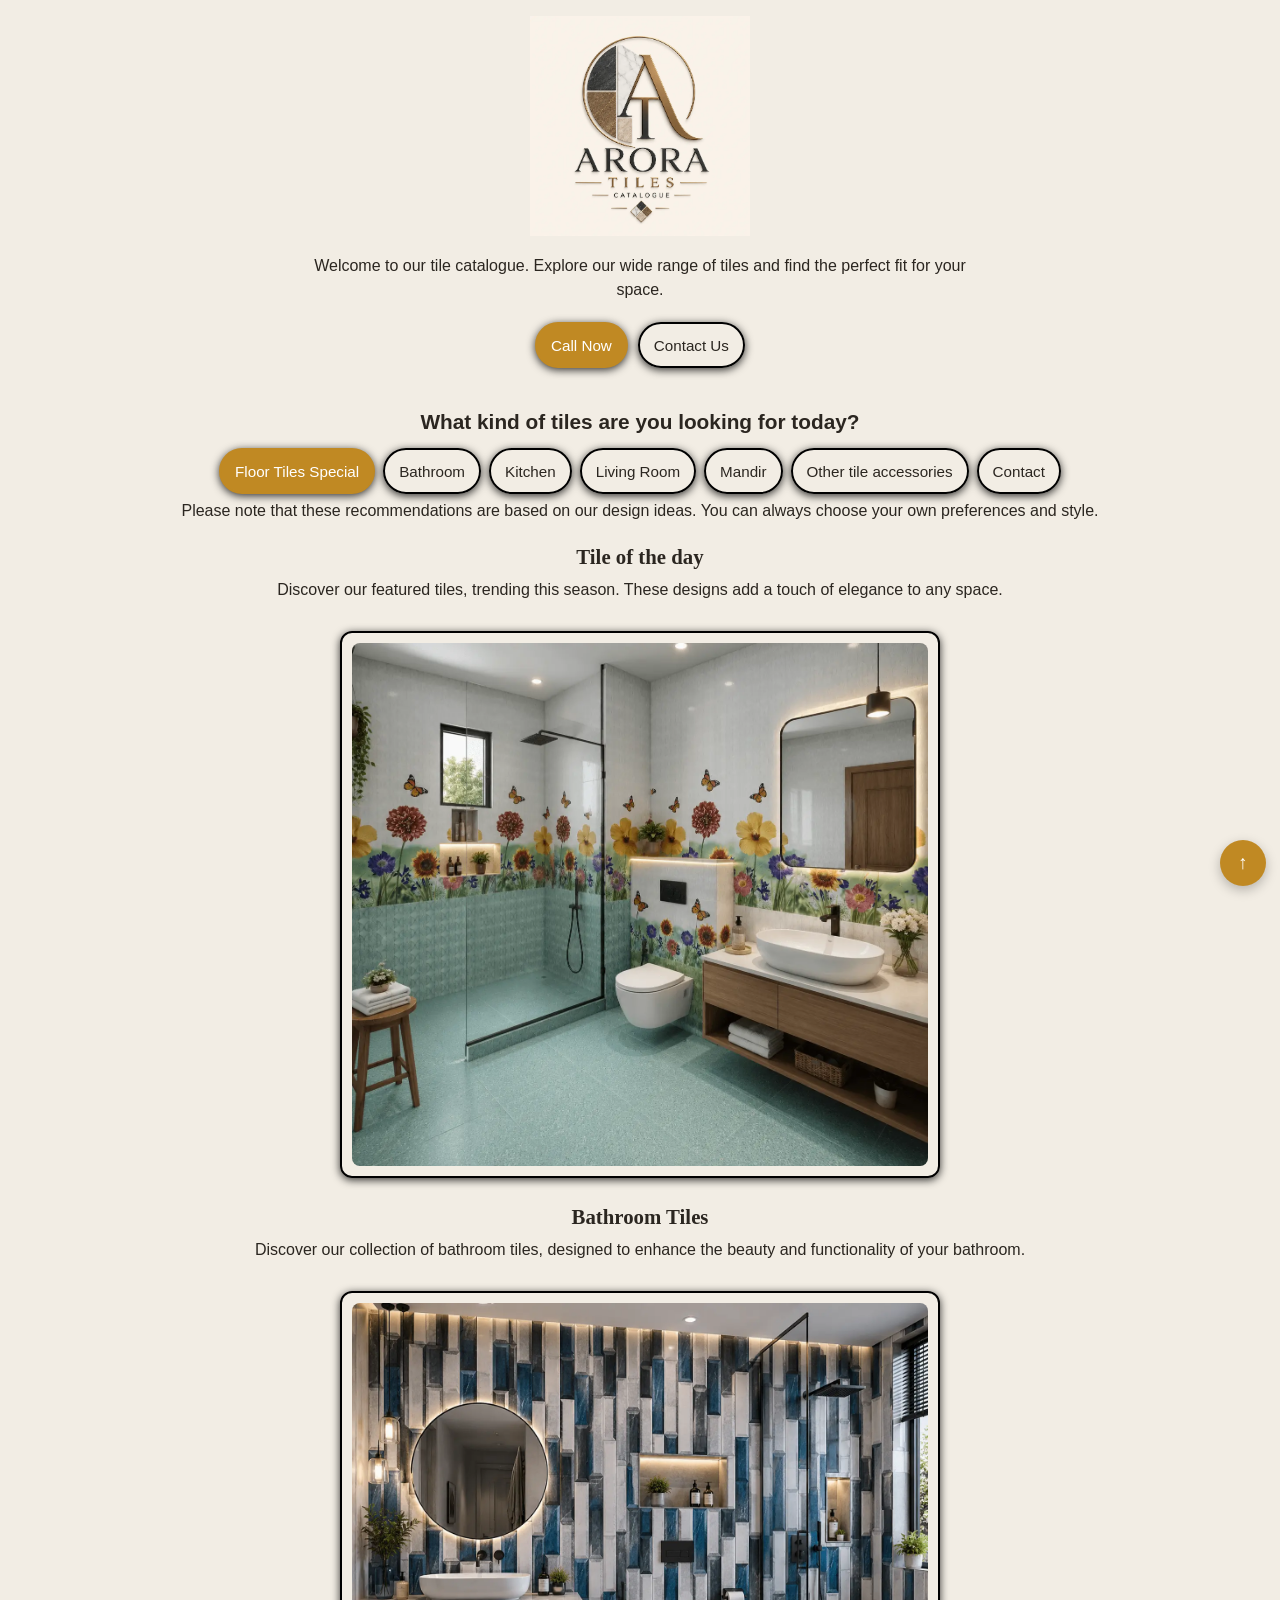
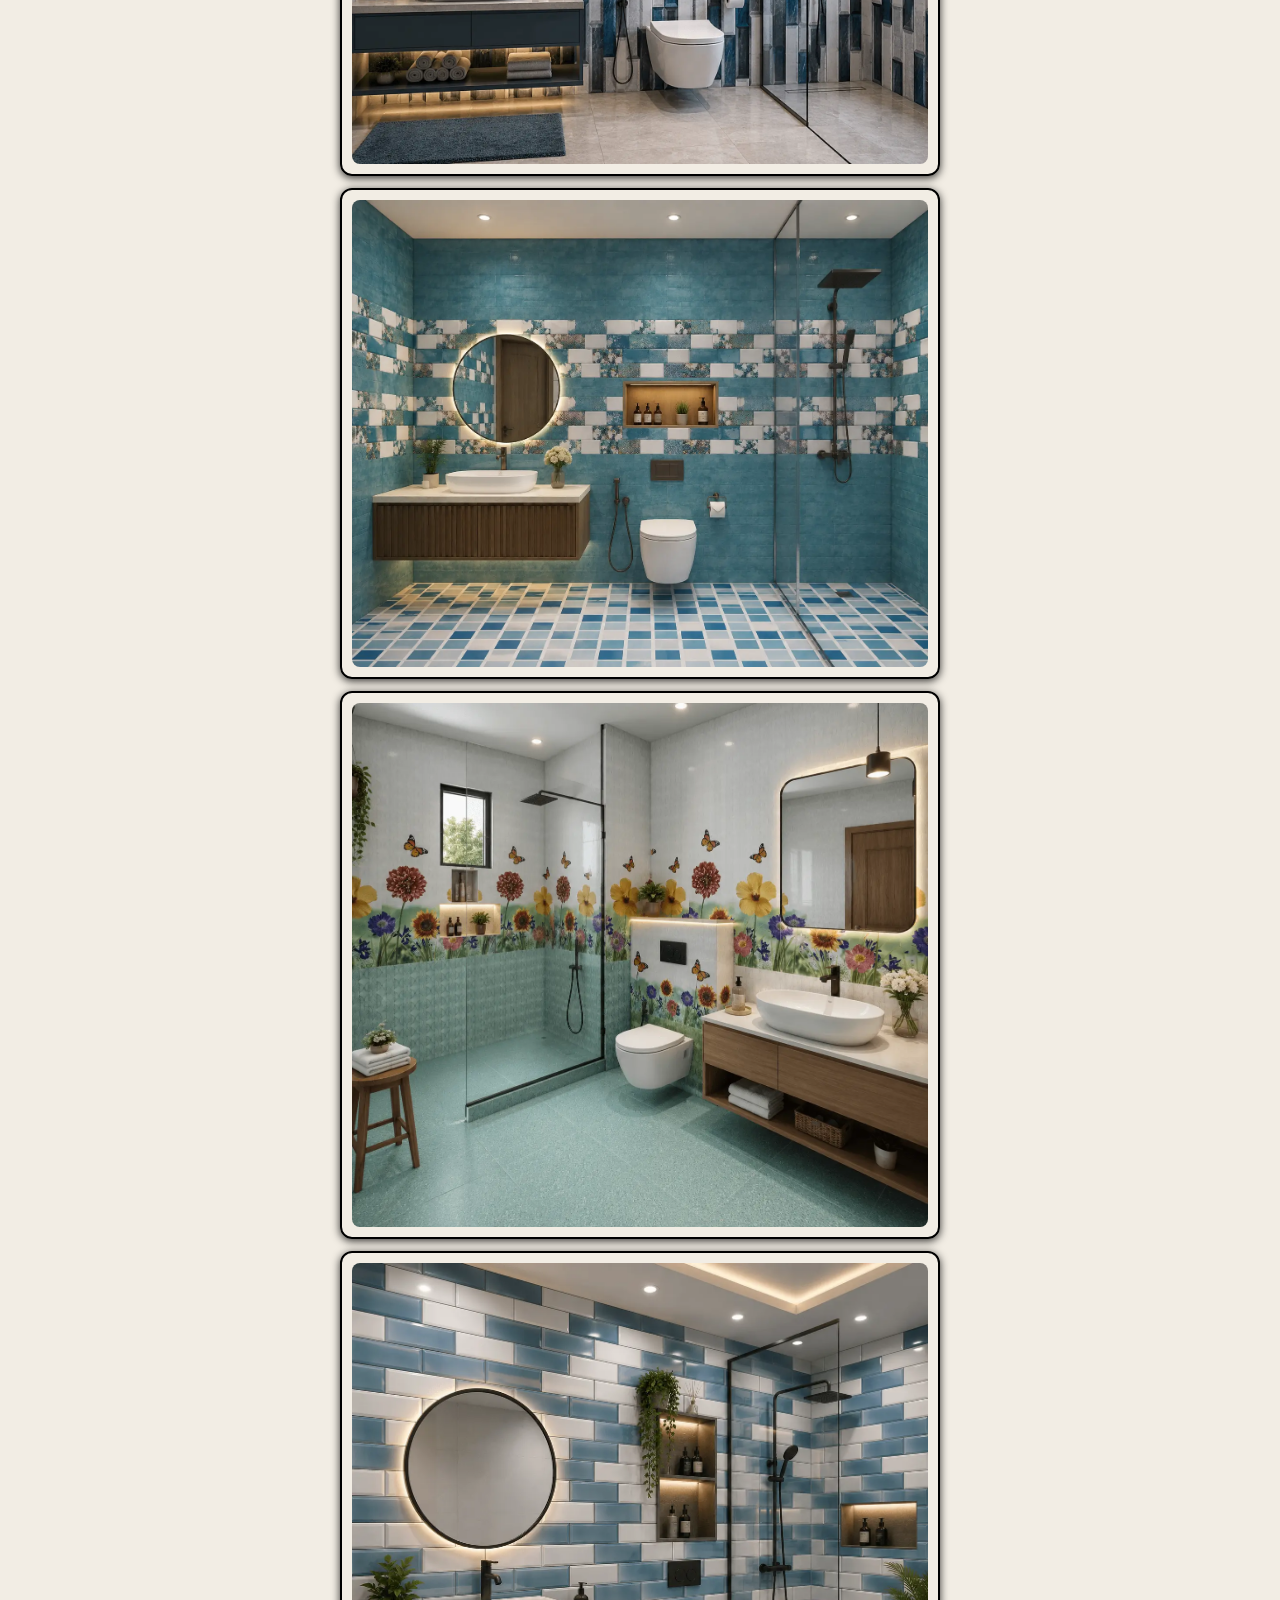
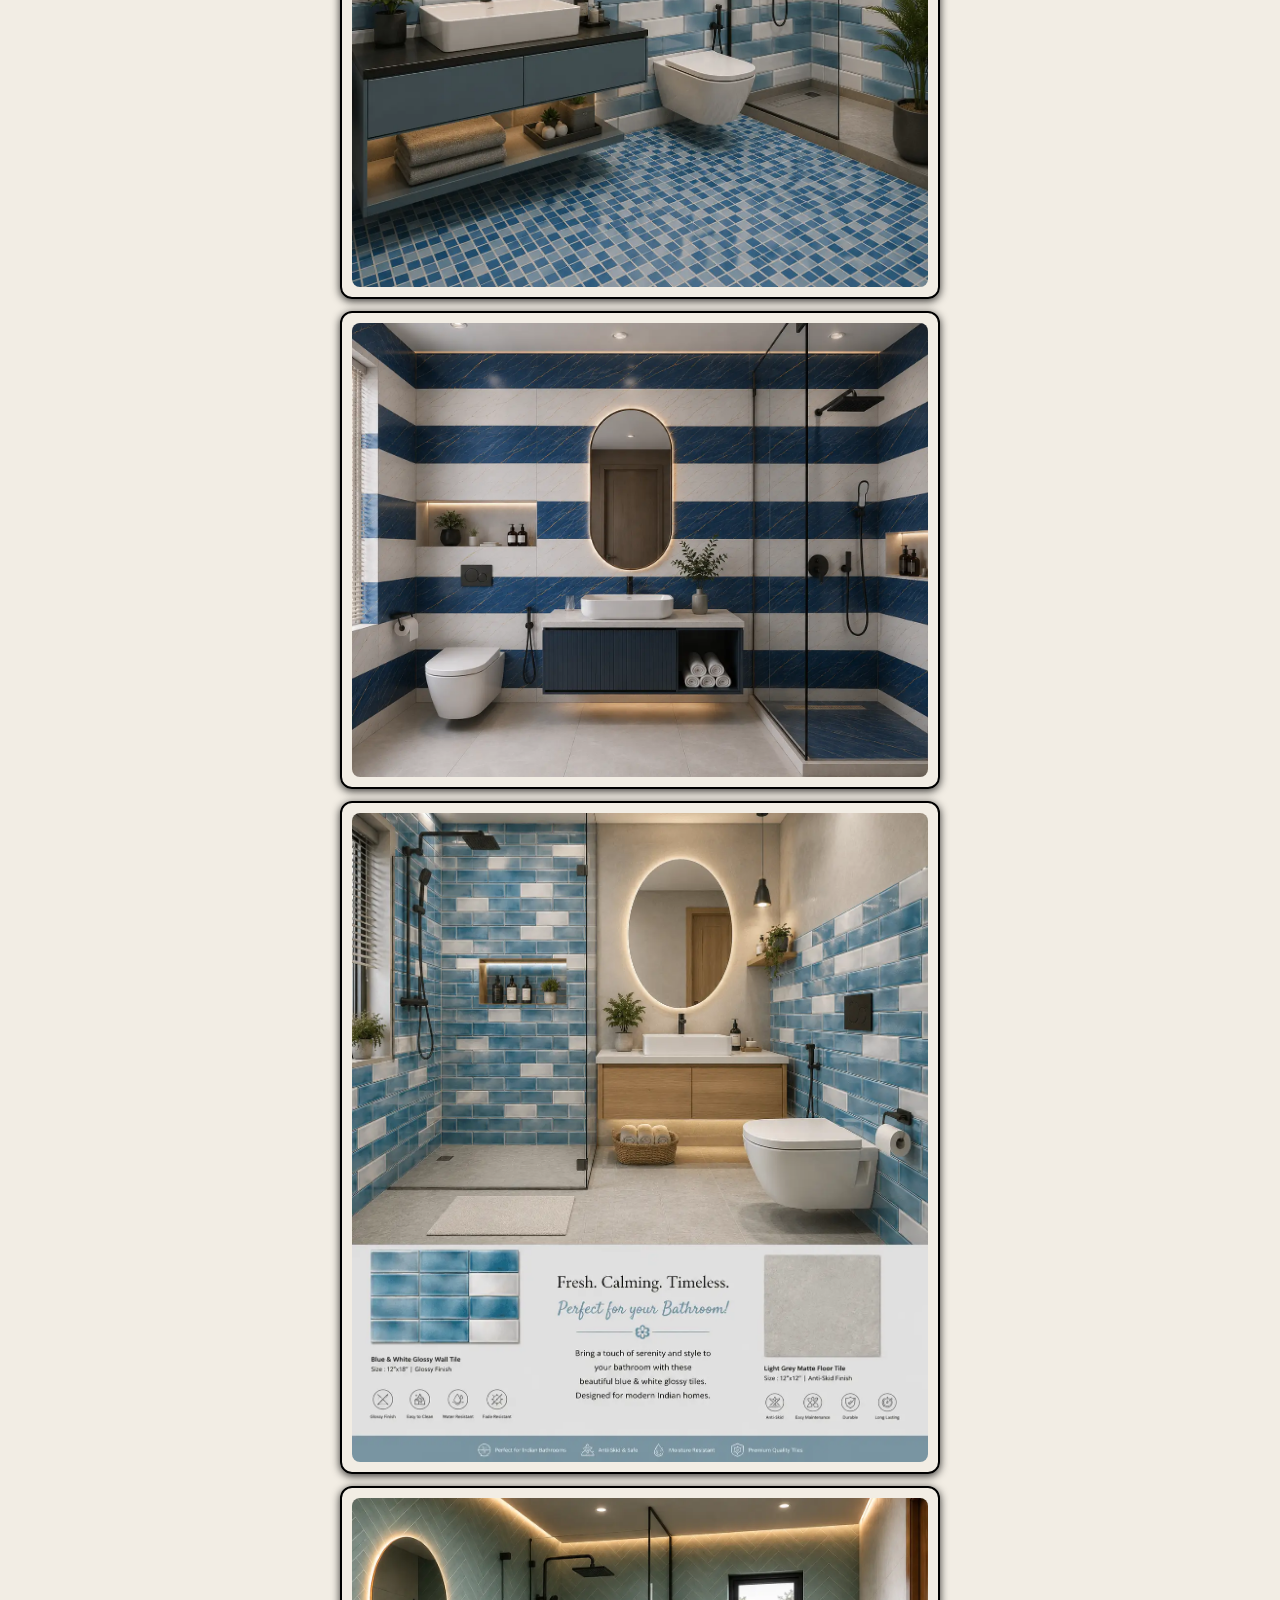
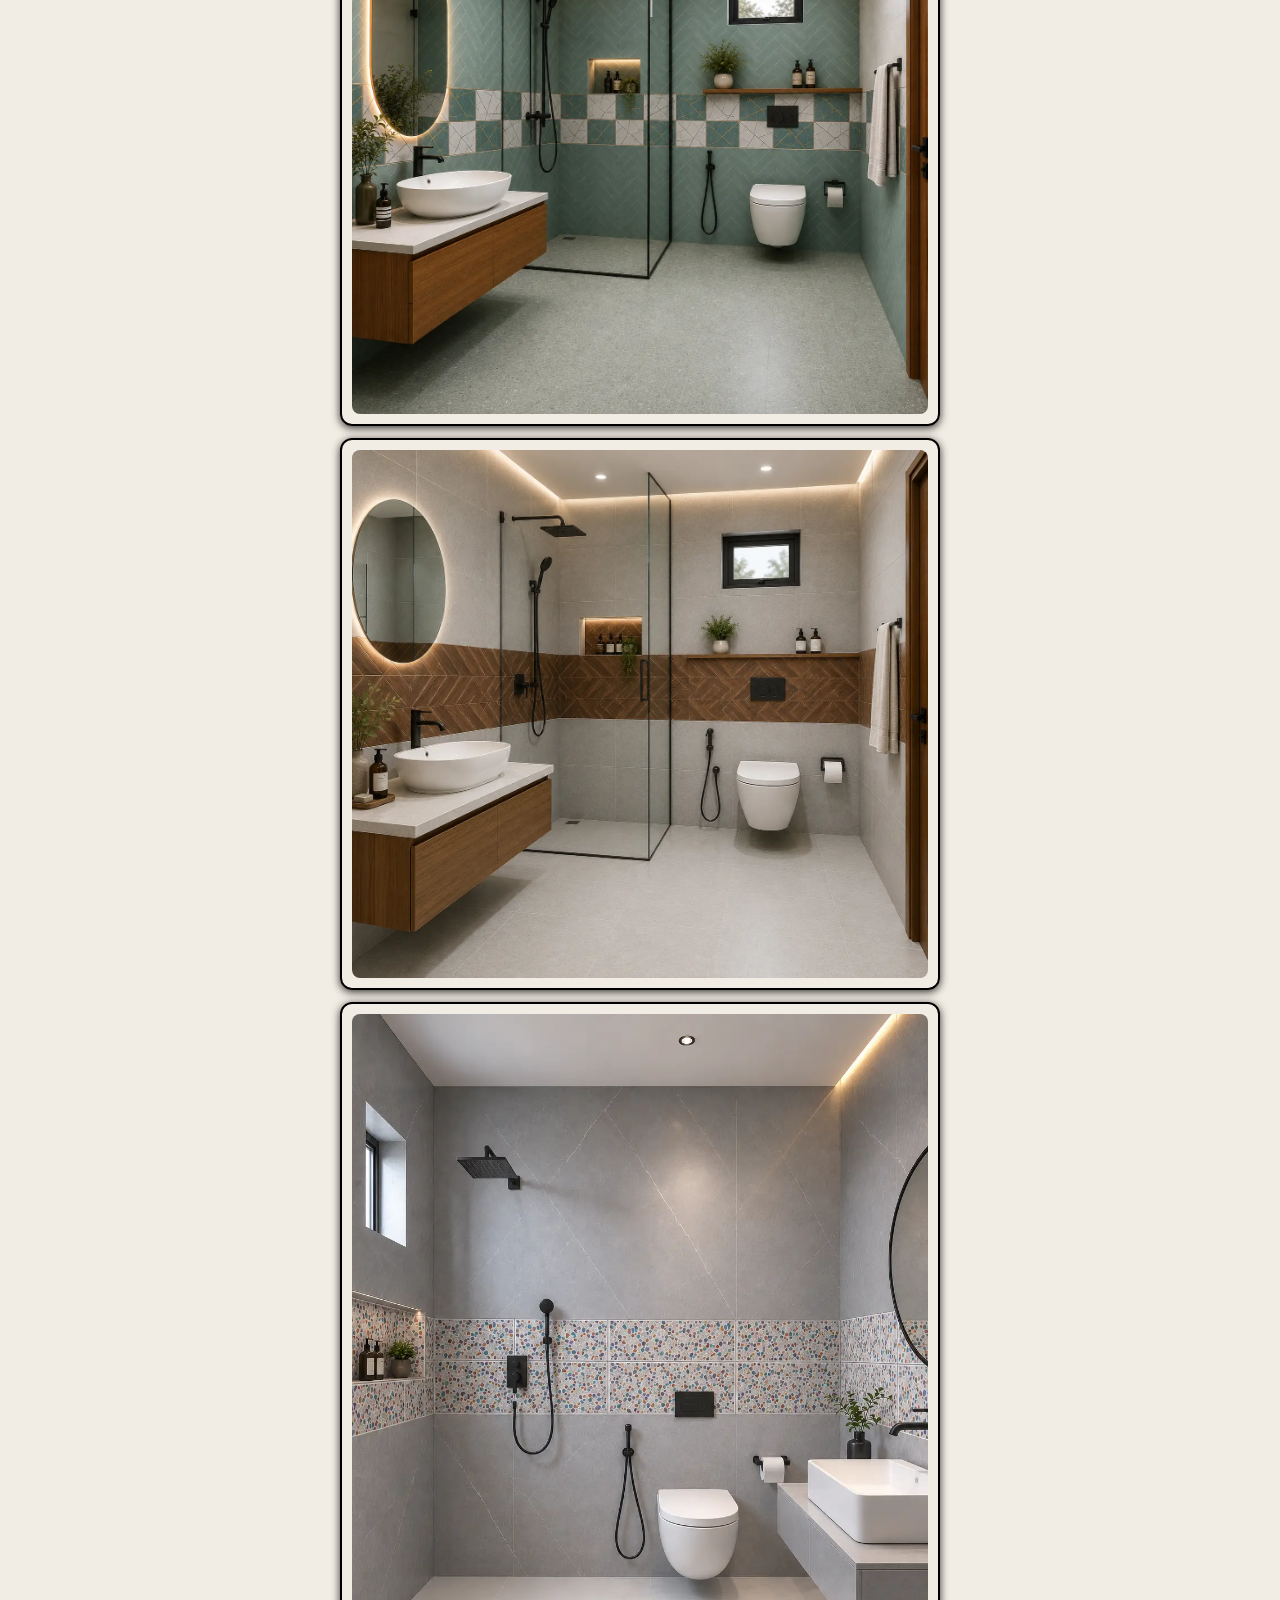
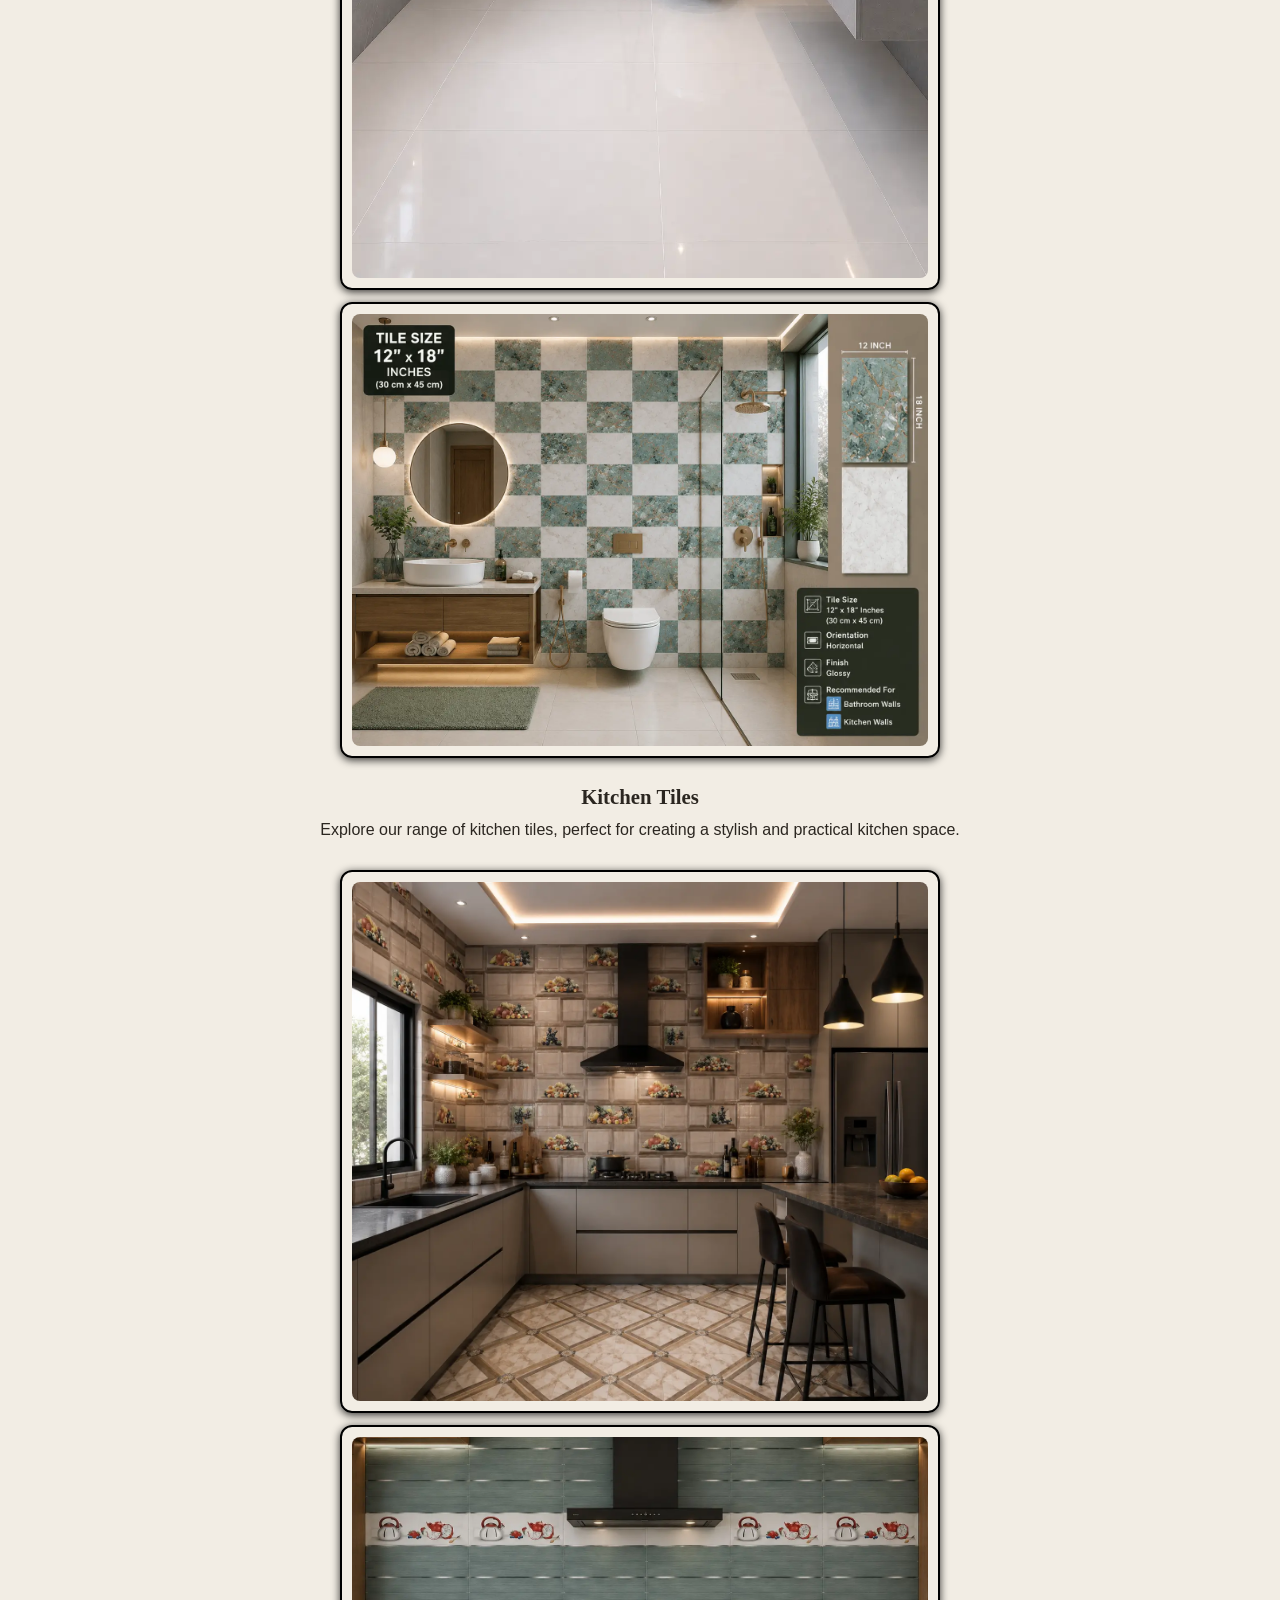
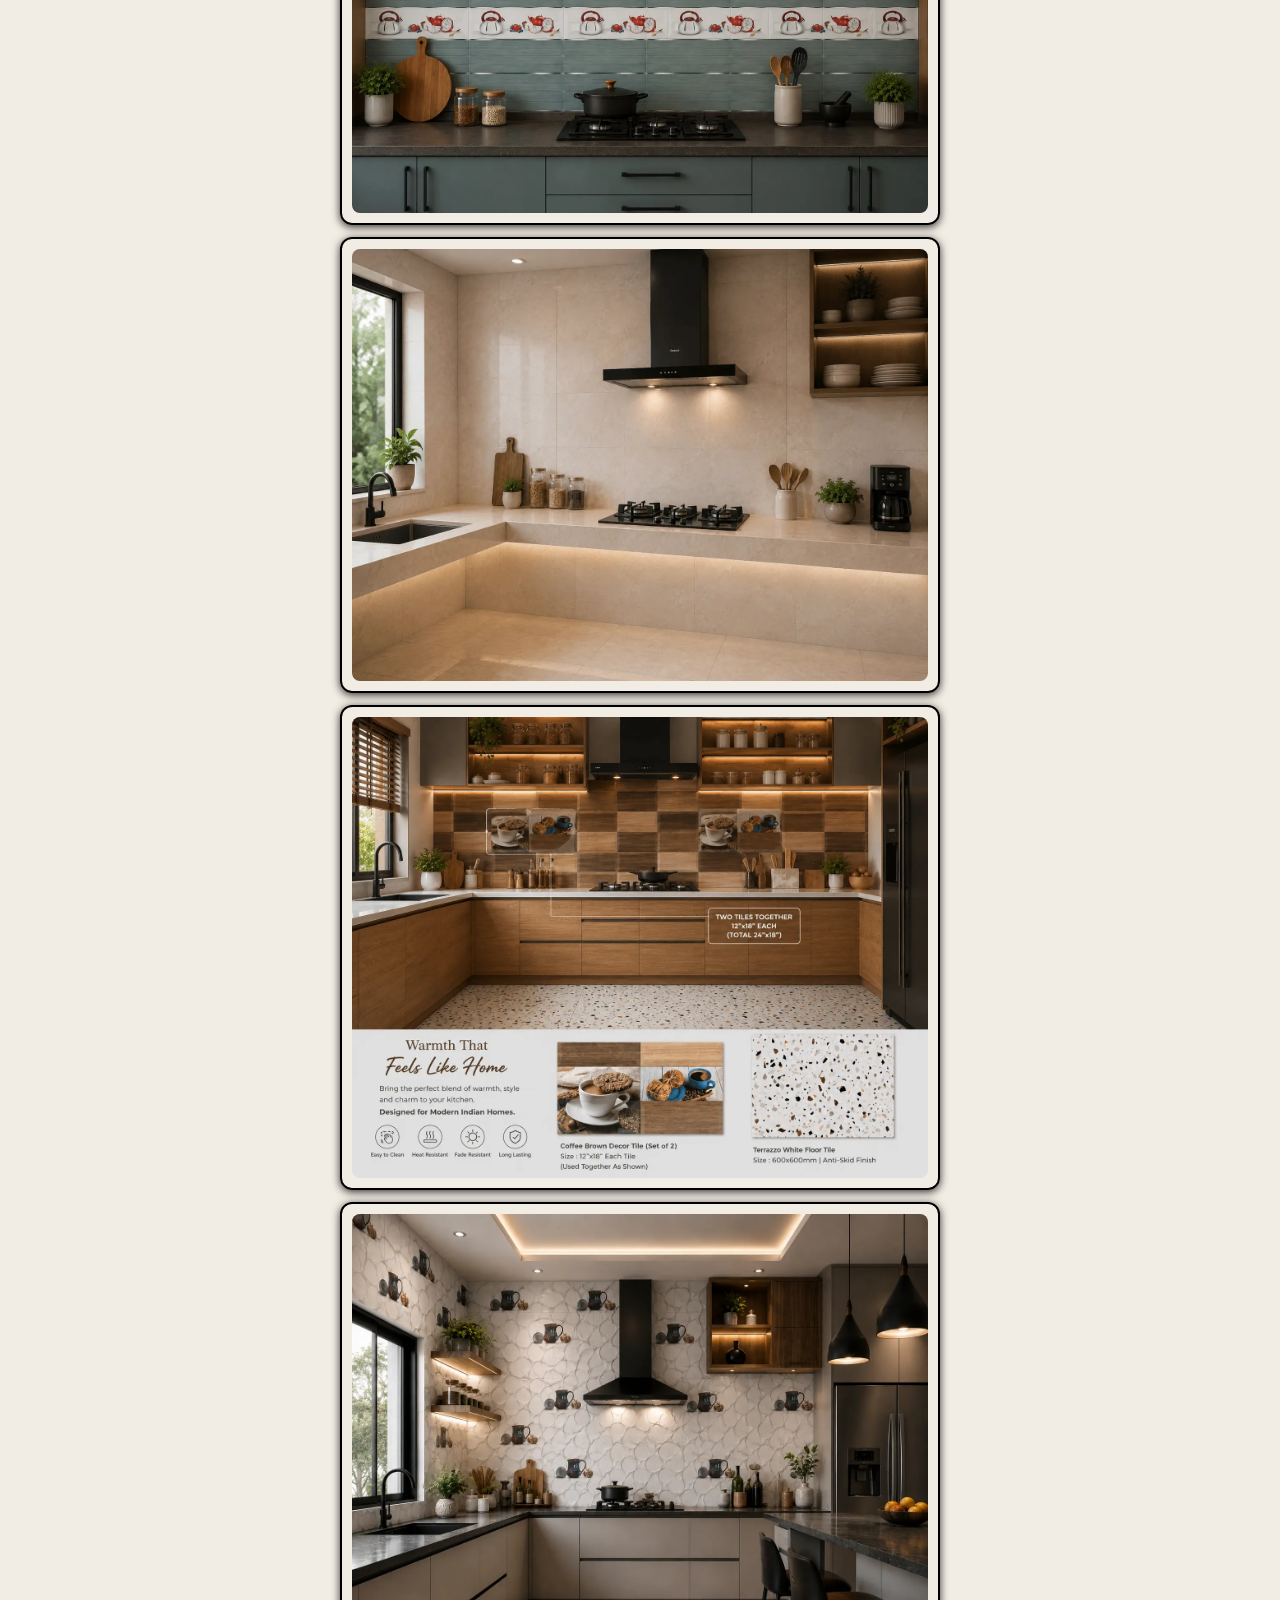
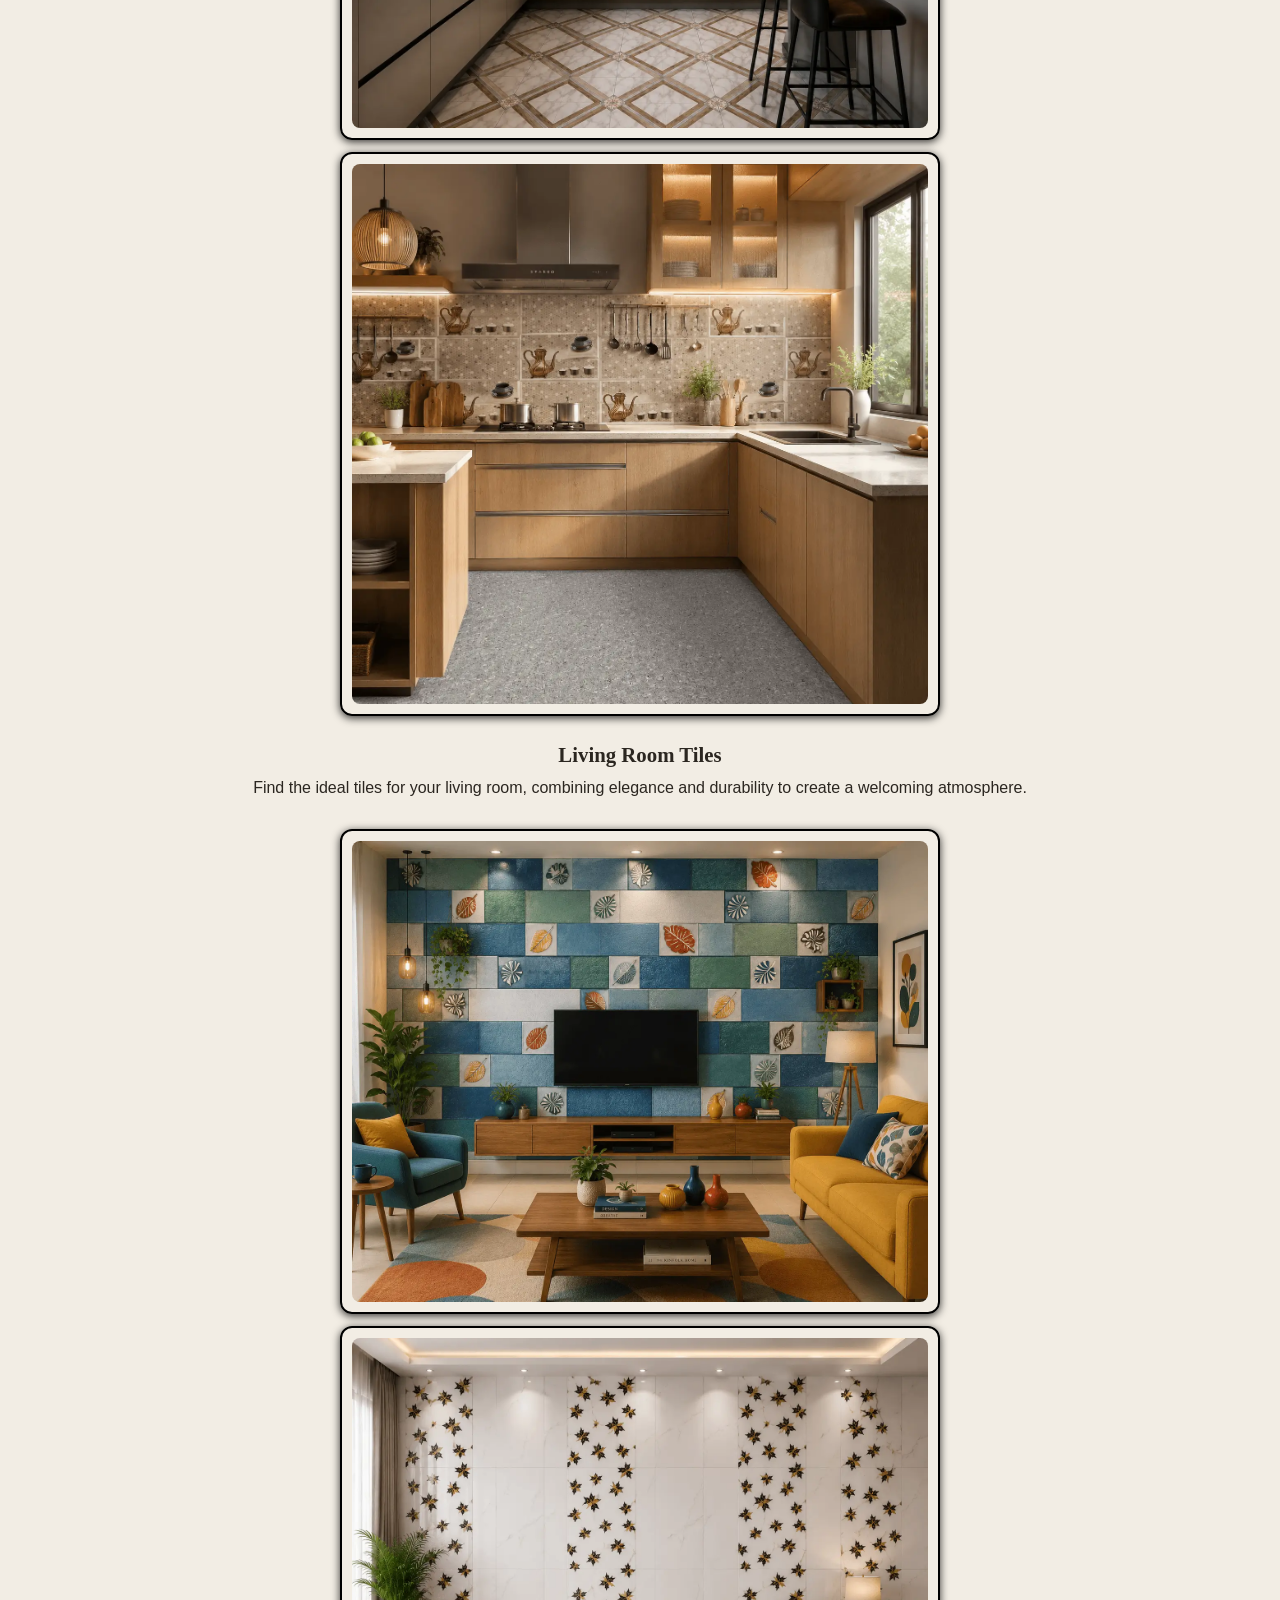
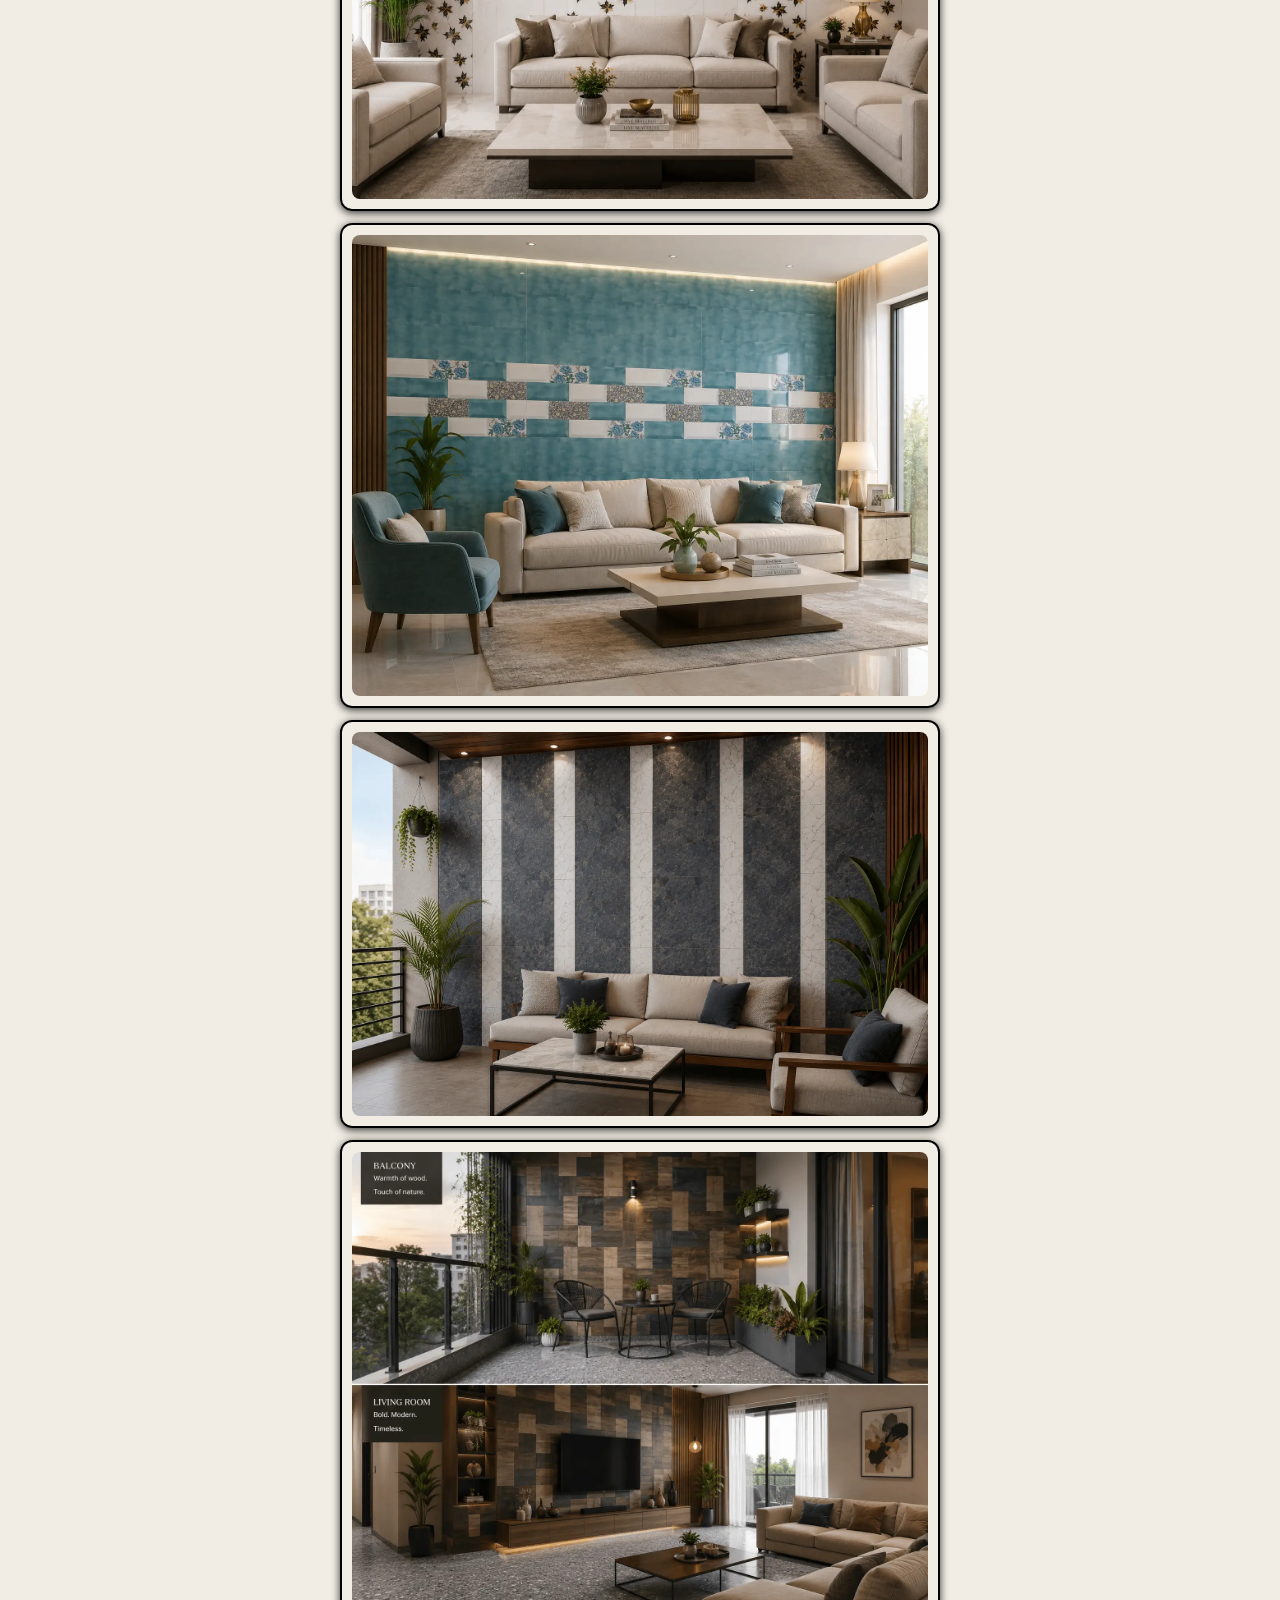
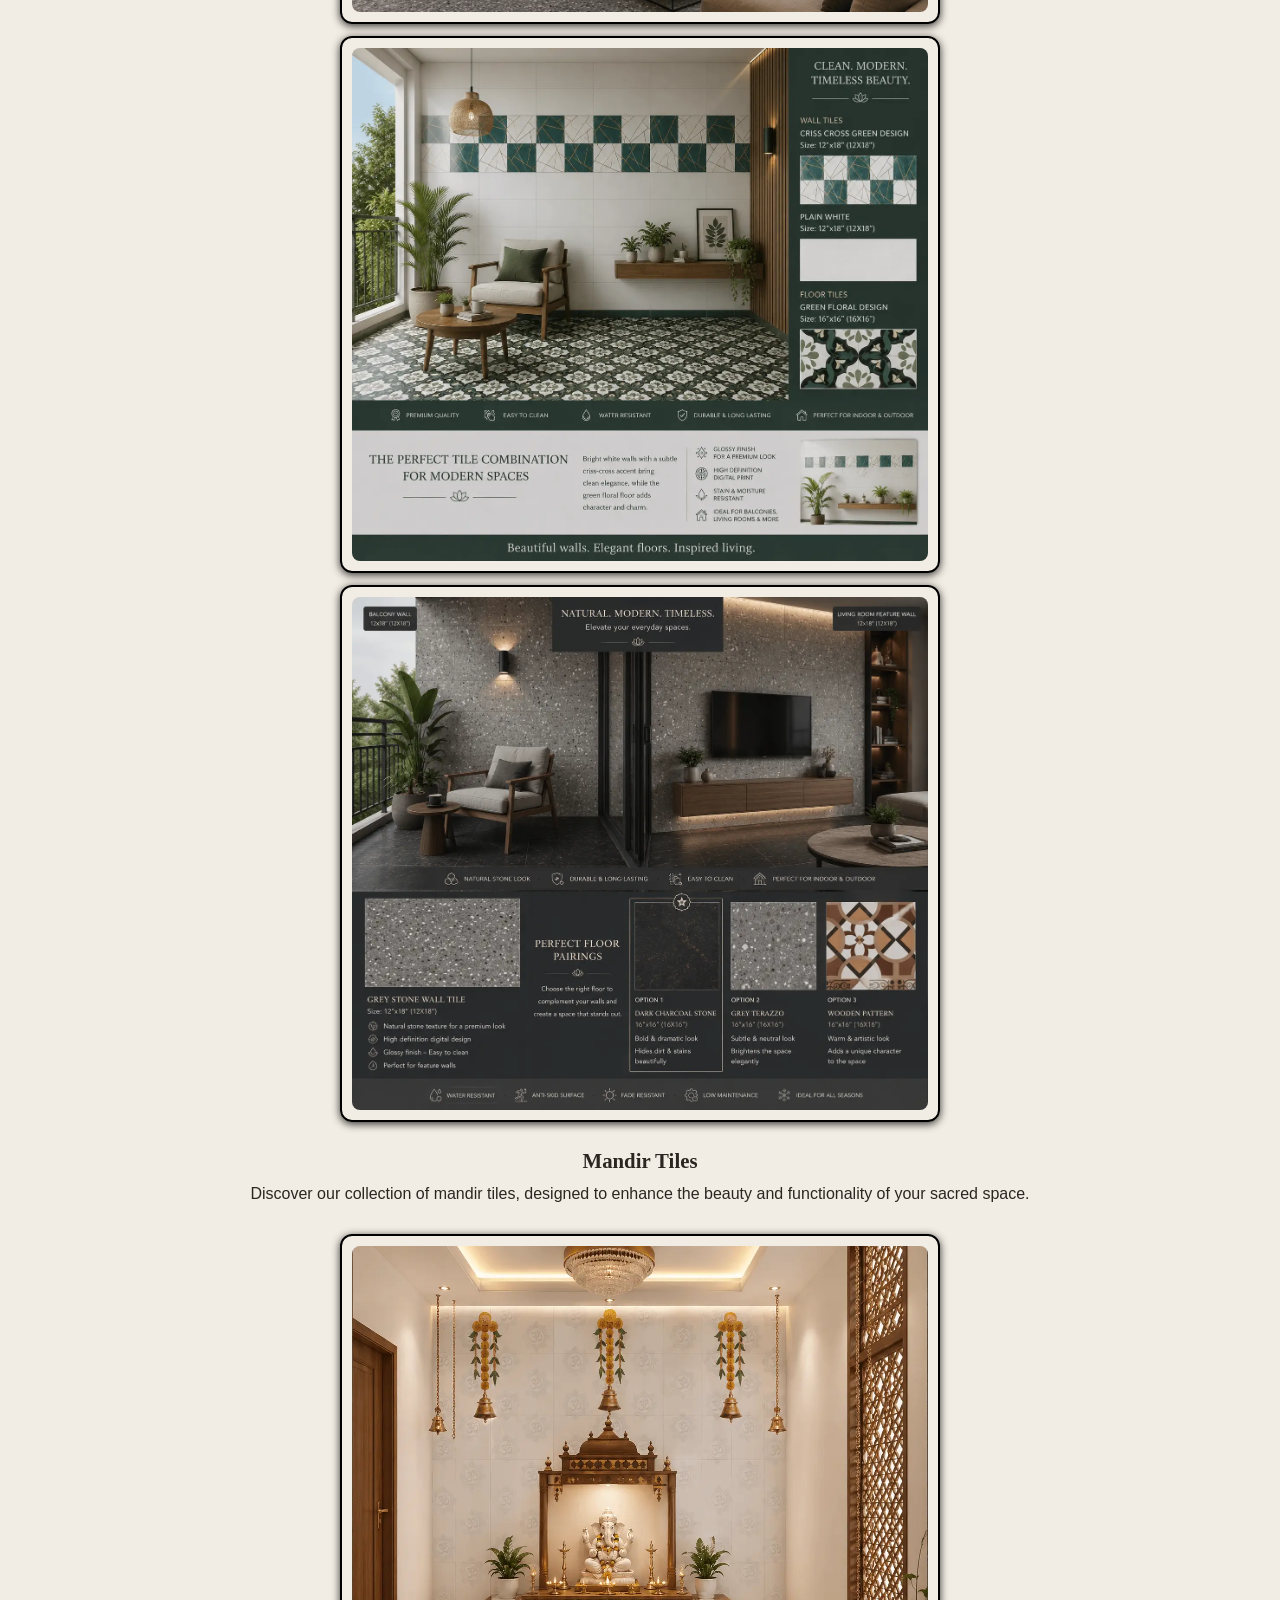
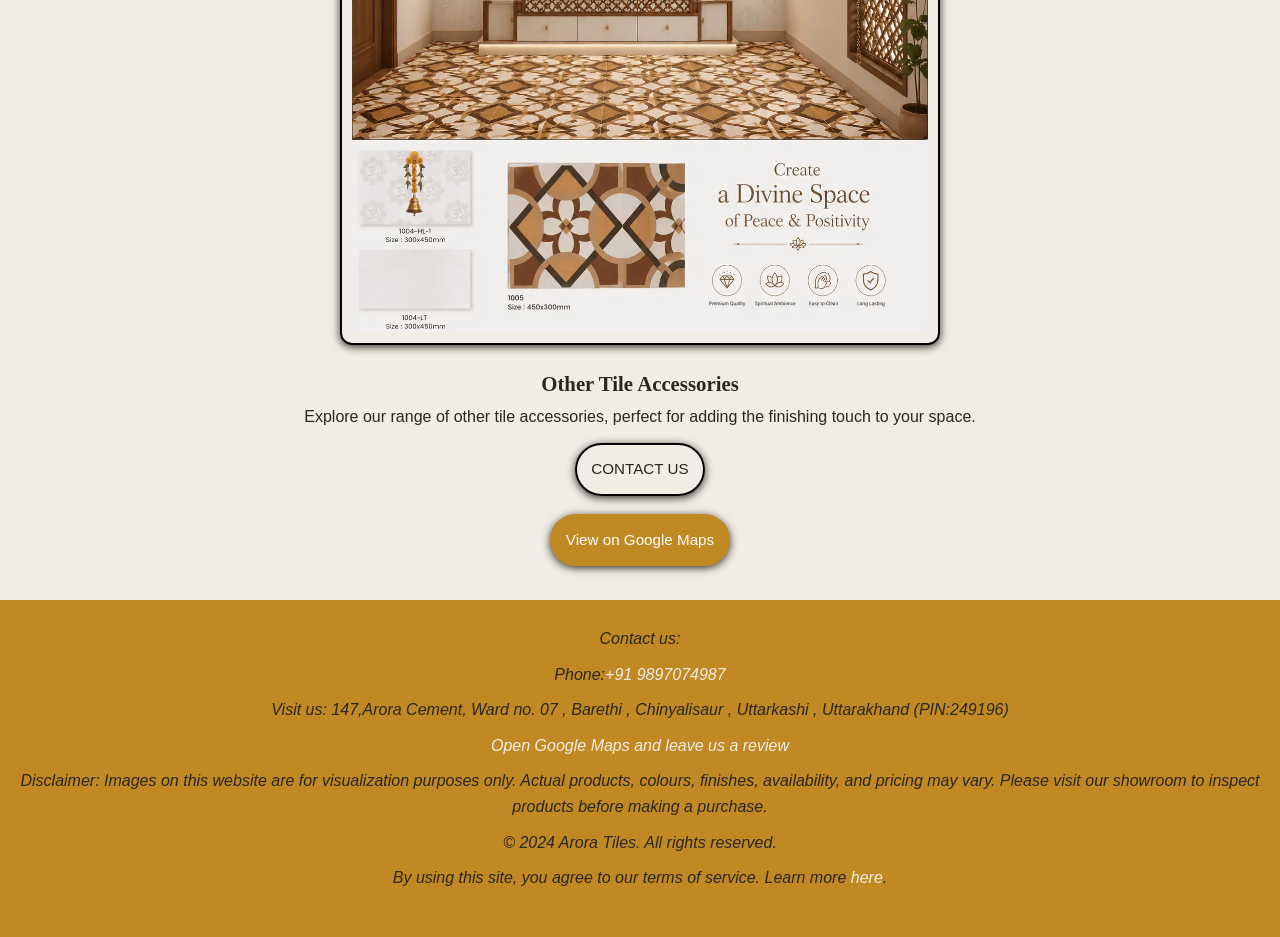
==== index.html @ ed15aabb "removed 2 tiles" ====
<!DOCTYPE html>
  <html lang="en">
  <head>
    <meta charset="UTF-8" />
    <meta name="viewport" content="width=device-width, initial-scale=1.0" />
    <meta name="description" content="Arora Tiles - Premium tile catalogue for bathrooms, kitchens, living rooms, and sacred spaces in Uttarkashi. Browse our curated collection of elegant tiles." />
    <meta name="keywords" content="tiles, ceramic tiles, bathroom tiles, kitchen tiles, living room tiles, mandir tiles, Uttarkashi, tile design" />
    <meta name="author" content="Arora Tiles" />
    <meta property="og:title" content="Arora Tiles Catalogue - Premium Tiles for Every Space" />
    <meta property="og:description" content="Discover elegant tiles for bathrooms, kitchens, living rooms, and sacred spaces. Visit Arora Tiles in Uttarkashi." />
    <meta property="og:type" content="website" />
    <meta property="og:image" content="images/arora-tiles.webp" />
    <meta property="og:image:alt" content="Arora Tiles logo" />
    <meta name="twitter:card" content="summary_large_image" />
    <meta name="twitter:image" content="images/arora-tiles.webp" />
    <title>Arora Tiles Catalogue - Premium Tiles in Uttarkashi</title>
    <link rel="icon" href="images/arora-tiles.webp" type="image/webp" />
    <meta name="theme-color" content="#c08923" />
    <link rel="stylesheet" href="styles.css" />
  </head>
    <body id="top">
      <header class="site-header">
        <h1 class="site-logo">
          <a href="#top" aria-label="Arora Tiles Home">
            <img src="images/arora-tiles.webp" alt="Arora Tiles logo" />
          </a>
        </h1>
        <p class="tagline">Welcome to our tile catalogue. Explore our wide range of tiles and find the perfect fit for your space.</p>
        <div class="hero-actions">
          <a class="btn btn-primary" href="tel:+919897074987">Call Now</a>
          <a class="btn" href="#contact">Contact Us</a>
        </div>
      </header>
      <main>
          <h2 id="choice">What kind of tiles are you looking for today?</h2>
          <nav class="menu">
              <a class="btn btn-primary" href="floor.html" target="_blank">Floor Tiles Special</a>
              <a class="btn" href="#bathroom">Bathroom</a>
              <a class="btn" href="#kitchen">Kitchen</a>
              <a class="btn" href="#living-room">Living Room</a>
              <a class="btn" href="#mandir">Mandir</a>
              <a class="btn" href="#other">Other tile accessories</a>
              <a class="btn" href="#contact">Contact</a>
          </nav>
         <p>Please note that these recommendations are based on our design ideas. You can always choose your own preferences and style.</p>
         <section id="featured">
          <h2>Tile of the day</h2>
          <p>Discover our featured tiles, trending this season. These designs add a touch of elegance to any space.</p>

          <div class="card-holder">
             <a class="card" href="images/floral-antigreen.webp">
              <img src="images/floral-antigreen.webp" alt="A colourful flower design for your bathroom"/>
            </a>
          </div>
         </section>
         <section id="bathroom">
          <h2>Bathroom Tiles</h2>
          <p>Discover our collection of bathroom tiles, designed to enhance the beauty and functionality of your bathroom.</p>

          <div class="card-holder">
 
           <a class="card old" href="images/glass-green.webp"> 
            <img src="images/glass-green.webp" alt="Glass Green Tile" loading="lazy" />
           </a>

           <a class="card" href="images/3D-blue.webp">
            <img src="images/3D-blue.webp" alt="3D Blue Tile" loading="lazy" />
           </a>

           <a class="card" href="images/Blue-green-bathroom-design-blue-check-floor.webp"> 
            <img src="images/Blue-green-bathroom-design-blue-check-floor.webp" alt="Blue Green Tile with check blue on the floor " loading="lazy" />
           </a>
         
           <a class="card" href="images/floral-antigreen.webp">
            <img src="images/floral-antigreen.webp" alt="Flowers with an antigreen floor"/>
           </a>
          
           <a class="card" href="images/allblue-white.webp">
             <img src="images/allblue-white.webp" alt="beautiful blue and white floor with a classic blue shade check design."/>
           </a>  

           <a class="card" href="images/blue-white-combo.webp">
             <img src="images/blue-white-combo.webp" alt="A beautiful blue and white combo design for your bathroom."/>
           </a>
 
           <a class="card" href="images/block-blue-white.webp">
            <img src="images/block-blue-white.webp" alt="a beautiful block blue and white pattern" loading="lazy">
           </a>

           <a class="card old" href="images/greystone-charcoal-floor.webp">
            <img src="images/greystone-charcoal-floor.webp" alt="greystone with a charcoal floor design" loading="lazy"/>
           </a>

           <a class="card old" href="images/green-white-combo.webp">
            <img src="images/green-white-combo.webp" alt="green and white combo design" loading="lazy"/>
           </a>

           <a class=" card old " href="images/greenline-whitefloor.webp">
            <img src="images/greenline-whitefloor.webp" alt="greenline combo with a white floor" loading="lazy"/>
           </a>

           <a class="old card " href="images/purple-flower-combo.webp">
            <img src="images/purple-flower-combo.webp" alt="Purple Flower Combo Tile" loading="lazy" />
           </a>
           
            <a class="card" href="images/hybrid-green.webp">
            <img src="images/hybrid-green.webp" alt="greystone with a charcoal floor design" loading="lazy"/>
           </a>

            <a class="card old" href="images/blue-cream-mix.webp">
            <img src="images/blue-cream-mix.webp" alt="greystone with a charcoal floor design" loading="lazy"/>
           </a>

            <a class="card" href="images/brown-cream-mix.webp">
            <img src="images/brown-cream-mix.webp" alt="greystone with a charcoal floor design" loading="lazy"/>
           </a>

            <a class="card" href="images/grey-stone-lines.webp">
            <img src="images/grey-stone-lines.webp" alt="greystone with a charcoal floor design" loading="lazy"/>
           </a>

           <a class="card" href="images/green-square.webp">
            <img src="images/green-square.webp" alt="green suares with a white combo" loading="lazy"/>
           </a>
           </div>
         </section>



         <section id="kitchen">
          <h2>Kitchen Tiles</h2> 
          <p>Explore our range of kitchen tiles, perfect for creating a stylish and practical kitchen space.</p>
 
          <div class="card-holder">
           <a class="card old" href="images/brown-cup.webp">
            <img src="images/brown-cup.webp" alt="brown cup" loading="lazy" />
           </a>
            
           <a class="card" href="images/fruits-brown-kitchen.webp"> 
            <img src="images/fruits-brown-kitchen.webp" alt="fruits brown kitchen Tile" loading="lazy" />
           </a>
            
           <a class="card old" href="images/kitchen-green-lava.webp">
            <img src="images/kitchen-green-lava.webp" alt="A beautiful green kitchen wall with a "/>
           </a>

           <a class="card" href="images/green-white-kitchen.webp">
            <img src="images/green-white-kitchen.webp" alt="A beautiful green and white kitchen wall" loading="lazy"/>
           </a>

           <a class="card" href="images/peach-wall.webp">
              <img src="images/peach-wall.webp" alt="Look after put on wall" loading="lazy" />
           </a>

            <a class="card" href="images/brown-biscuit-sprinkled-whitefloor.webp">
              <img src="images/brown-biscuit-sprinkled-whitefloor.webp" alt="a brown themed combination tile with a white sprinkled floor" loading="lazy"/>
            </a>

            <a class="card" href="images/kitchen-white-with-kettle.webp"> 
             <img src="images/kitchen-white-with-kettle.webp" alt="beautiful white kitchen Tile with an elegant cup kettle design" loading="lazy" />
            </a>
            
            <a class="card" href="images/light-brown-greyfloor.webp">
              <img src="images/light-brown-greyfloor.webp" alt="a eye soothening light brown wall and grey floor combination" loading="lazy"/>
            </a>
          </div>
         </section>



         <section id="living-room">
          <h2>Living Room Tiles</h2>
          <p>Find the ideal tiles for your living room, combining elegance and durability to create a welcoming atmosphere.</p>
          <div class="card-holder">
           <a class="card old" href="images/blue-golden-whitefloor.webp">
            <img src="images/blue-golden-whitefloor.webp" alt="Blue golden white floor" loading="lazy" />
           </a>  
            
           <a class="card" href="images/colourful-leaf.webp"> 
            <img src="images/colourful-leaf.webp" alt="Colourful leaf" loading="lazy" />
           </a>

           <a class="card" href="images/autumn-leaf.webp">
            <img src="images/autumn-leaf.webp" alt="Autumn leaf" loading="lazy" />
           </a>

            <a class="card" href="images/Seagreen-floral-livingroom.webp">
            <img src="images/Seagreen-floral-livingroom.webp" alt="Seagreen floral - White double charged" loading="lazy" />
            </a>
            
           <a class="card old" href="images/stone-grey-lava.webp">
             <img src="images/stone-grey-lava.webp" alt="A well designed grey stone with the double charged lava design on the floor."/>
           </a>  
            
           <a class="card" href="images/black-white-wall.webp">
             <img src="images/black-white-wall.webp" alt="A classy black dark and light combination."/>
           </a>  

            <a class="card old" href="images/seagreen-stone-greenfloor-.webp">
              <img src="images/seagreen-stone-greenfloor-.webp" alt="a green stone pattern with flower green floor" loading="lazy"/>
            </a>

            <a class="card" href="images/black-charcoal-ashgrey.webp">
              <img src="images/black-charcoal-ashgrey.webp" alt="A beautiful charcoal shade with a ashgrey floor. "/>
            </a>

            <a class="card" href="images/sparking-green-whit-greenfloor.webp">
              <img src="images/sparking-green-whit-greenfloor.webp" alt="A beautiful sparking green theamed room" loading="lazy">
            </a>

            <a class="card" href="images/sprinkledgrey-darkcharcoal.webp">
              <img src="images/sprinkledgrey-darkcharcoal.webp" alt="sprinkled grey with a darkcharcoal floor" loading="lazy"/>
            </a>
          </div>
         </section> 
        
        

         <section id="mandir">
          <h2>Mandir Tiles</h2>
          <p>Discover our collection of mandir tiles, designed to enhance the beauty and functionality of your sacred space.</p>
          <div class="card-holder">
            <a class="card" href="images/mandir-special-woodenfloortile.webp">
              <img src="images/mandir-special-woodenfloortile.webp" alt="mandir tile special with a wooden floor pattern" loading="lazy"/>
            </a>
          </div>
         </section>
        
        

         <section id="other">
          <h2>Other Tile Accessories</h2>
          <p>Explore our range of other tile accessories, perfect for adding the finishing touch to your space.</p>
          <p><a class="btn" href="tel:+919897074987">CONTACT US</a></p>
          <p><a class="btn btn-primary" href="https://maps.google.com/?q=Arora+Cement+and+Tiles+Barethi" target="_blank" rel="noopener noreferrer">View on Google Maps</a></p>
         </section>

      </main>
    
    <footer>
      <address id="contact">   
        <p>Contact us:</p>
        <p>Phone:<a href="tel:+919897074987">+91 9897074987</a></p>
        <p>Visit us: 147,Arora Cement, Ward no. 07 , Barethi , Chinyalisaur , Uttarkashi , Uttarakhand (PIN:249196)</p>
        <p><a href="https://maps.google.com/?q=Arora+Cement+and+Tiles+Barethi" target="_blank" rel="noopener noreferrer">Open Google Maps and leave us a review</a></p
      </address>


      <p>Disclaimer: Images on this website are for visualization purposes only. 
       Actual products, colours, finishes, availability, and pricing may vary.
        Please visit our showroom to inspect products before making a purchase.</p>


      <p>&copy; 2024 Arora Tiles. All rights reserved.</p>
      <p>By using this site, you agree to our terms of service. Learn more <a href="terms.txt">here</a>.</p>
  
    </footer>

    <a href="#top" class="back-to-top" aria-label="Back to top">↑</a>
   </body> 
  </html>
---- styles.css ----
@media (prefers-reduced-motion: no-preference){
    *{
        scroll-behavoir:smooth;
    }
}

*{
    box-sizing:border-box;
    padding:0;
    margin:0;
    scroll-behavior: smooth;
}

a{
    text-decoration:none;
    color:#F2EDE4;
}

body{
  background-color: #F2EDE4;
  color:#2B2620;
  width:100%;
  margin:0;
  font-family: Poppins, Inter, sans-serif;
}

.site-header{
  padding: 16px 12px 10px;
  text-align: center;
}

h1{
    font-family: Playfair Display, serif;
    font-size: 2rem;
    text-align: center;
    margin: 12px auto 8px;
    line-height: 1.2;
}

.site-logo {
    margin: 0 auto 8px;
}

.site-logo a {
    display: inline-flex;
    align-items: center;
    justify-content: center;
}

.site-logo img {
    width: auto;
    max-width: min(220px, 78vw);
    height: auto;
    object-fit: contain;
    border-radius: 0;
}

.page-title {
    font-family: Playfair Display, serif;
    font-size: 1.2rem;
    font-weight: 700;
    text-align: center;
    margin: 6px auto 0;
    color: #2B2620;
}

#choice{
    font-family: Impact , sans-serif;
    font-size: 1.3rem;
    text-align: center;
    margin: 20px auto 10px;
}
.tagline{
    font-size: 1rem;
    font-weight: 400;
    margin: 10px auto 0;
    justify-content: center;
    font-family:Impact, Haettenschweiler, 'Arial Narrow Bold', sans-serif;
    line-height: 1.5;
    max-width: 680px;
}

.hero-actions{
  display:flex;
  flex-wrap: wrap;
  flex-direction: column;
  justify-content: center;
  gap:10px;
  margin: 16px auto 8px;
  width: 100%;
}

.menu{
   display:flex;
   flex-wrap: wrap;
   justify-content: center;
   gap:8px;
   padding: 0 8px;
   flex-direction: column;
}

.btn{
    border:2px solid black;
    margin: 4px 0;
    padding: 12px 14px;
    color:#2B2620;
    background:transparent;
    box-shadow:0 2px 8px rgba(0,0,0,0.8);
    border-radius:999px;
    text-decoration:none;
    min-height: 46px;
    display:inline-flex;
    align-items:center;
    justify-content:center;
    font-size: 0.95rem;
    width: 100%;
}

.btn:hover{
    cursor:pointer;
    transition: box-shadow 0.3s ease;
    transform: translateY(-1px);
    box-shadow:0 4px 16px rgba(0,0,0,0.3);
}

.btn-primary{
    background-color: #c08923;
    color: #ffffff;
    border-color: #c08923;
}

.btn-primary:hover{
    background-color: #a56f15;
    border-color: #a56f15;
}

h2{
    font-family: Playfair Display, serif;
    font-size: 1.3rem;
    text-align: center;
    margin: 5px auto 8px;
}

p{
    font-family: Poppins, Inter, sans-serif;
    font-size: 1rem;
    text-align: center;
    margin: 0 auto 10px;
    padding: 0 8px;
    line-height: 1.6;
}

footer{
    font-family: Poppins, Inter, sans-serif;
    font-size: 0.85rem;
    text-align: center;
    margin: 20px auto 0;
    background-color: #c08923;
    padding: 16px 12px;
}

section{
    display:flex;
    flex-wrap: wrap;
    justify-content: center;
    margin: 16px auto;
    flex-direction: column;
    padding: 0 10px;
}

.card-holder{
    display:flex;
    flex-wrap: wrap;
    flex-direction: column;
    justify-content: center;
    margin: 12px auto 0;
    box-sizing:border-box;
    width:100%;
}

.card{
    border:2px solid black;
    display:flex;
    justify-content:center;
    flex-wrap: wrap;
    margin: 6px auto;
    padding: 10px;
    color:#2B2620;
    background:transparent;
    box-shadow:0 2px 8px rgba(0,0,0,0.8);
    border-radius:12px;
    text-decoration:none;
    width:100%;
    max-width:600px;
    height:auto;
}

.card:hover{
    cursor:pointer;
    transition: box-shadow 0.3s ease;
    transform: translateY(-1px);
    box-shadow:0 4px 16px rgba(0,0,0,0.3);
}

img{
    width:100%;
    max-width:fit-content;
    height:auto;
    object-fit:cover;
    transition: transform 0.3s ease;
    border-radius:8px;
}

img:hover{
    transform:scale(1.03);
}

#contact{
    display:flex;
    flex-wrap: wrap;
    justify-content: center;
    margin: 10px auto 20px;
    flex-direction: column;
}

.back-to-top{
  position: fixed;
  right: 14px;
  bottom: 14px;
  width: 46px;
  height: 46px;
  border-radius: 50%;
  background-color: #c08923;
  color: white;
  display: flex;
  align-items: center;
  justify-content: center;
  text-decoration: none;
  font-size: 1.2rem;
  box-shadow: 0 4px 12px rgba(0,0,0,0.25);
  z-index: 1000;
}

.back-to-top:hover{
  background-color: #a56f15;
}

/*========== For old designs not in stock ==========*/
.old{
    display:none;
}
/*====================*/


@media (min-width: 701px) {
  .hero-actions,
  .menu {
    flex-direction: row;
    width: auto;
  }

  .btn {
    width: auto;
  }
}

@media (max-width: 700px) {
  .site-header {
    padding: 18px 12px 8px;
  }

  h1 {
    font-size: 1.7rem;
  }

  .card-holder {
    gap: 4px;
  }

  .card {
    margin: 4px 0;
  }

  section {
    padding: 0 8px;
  }
}
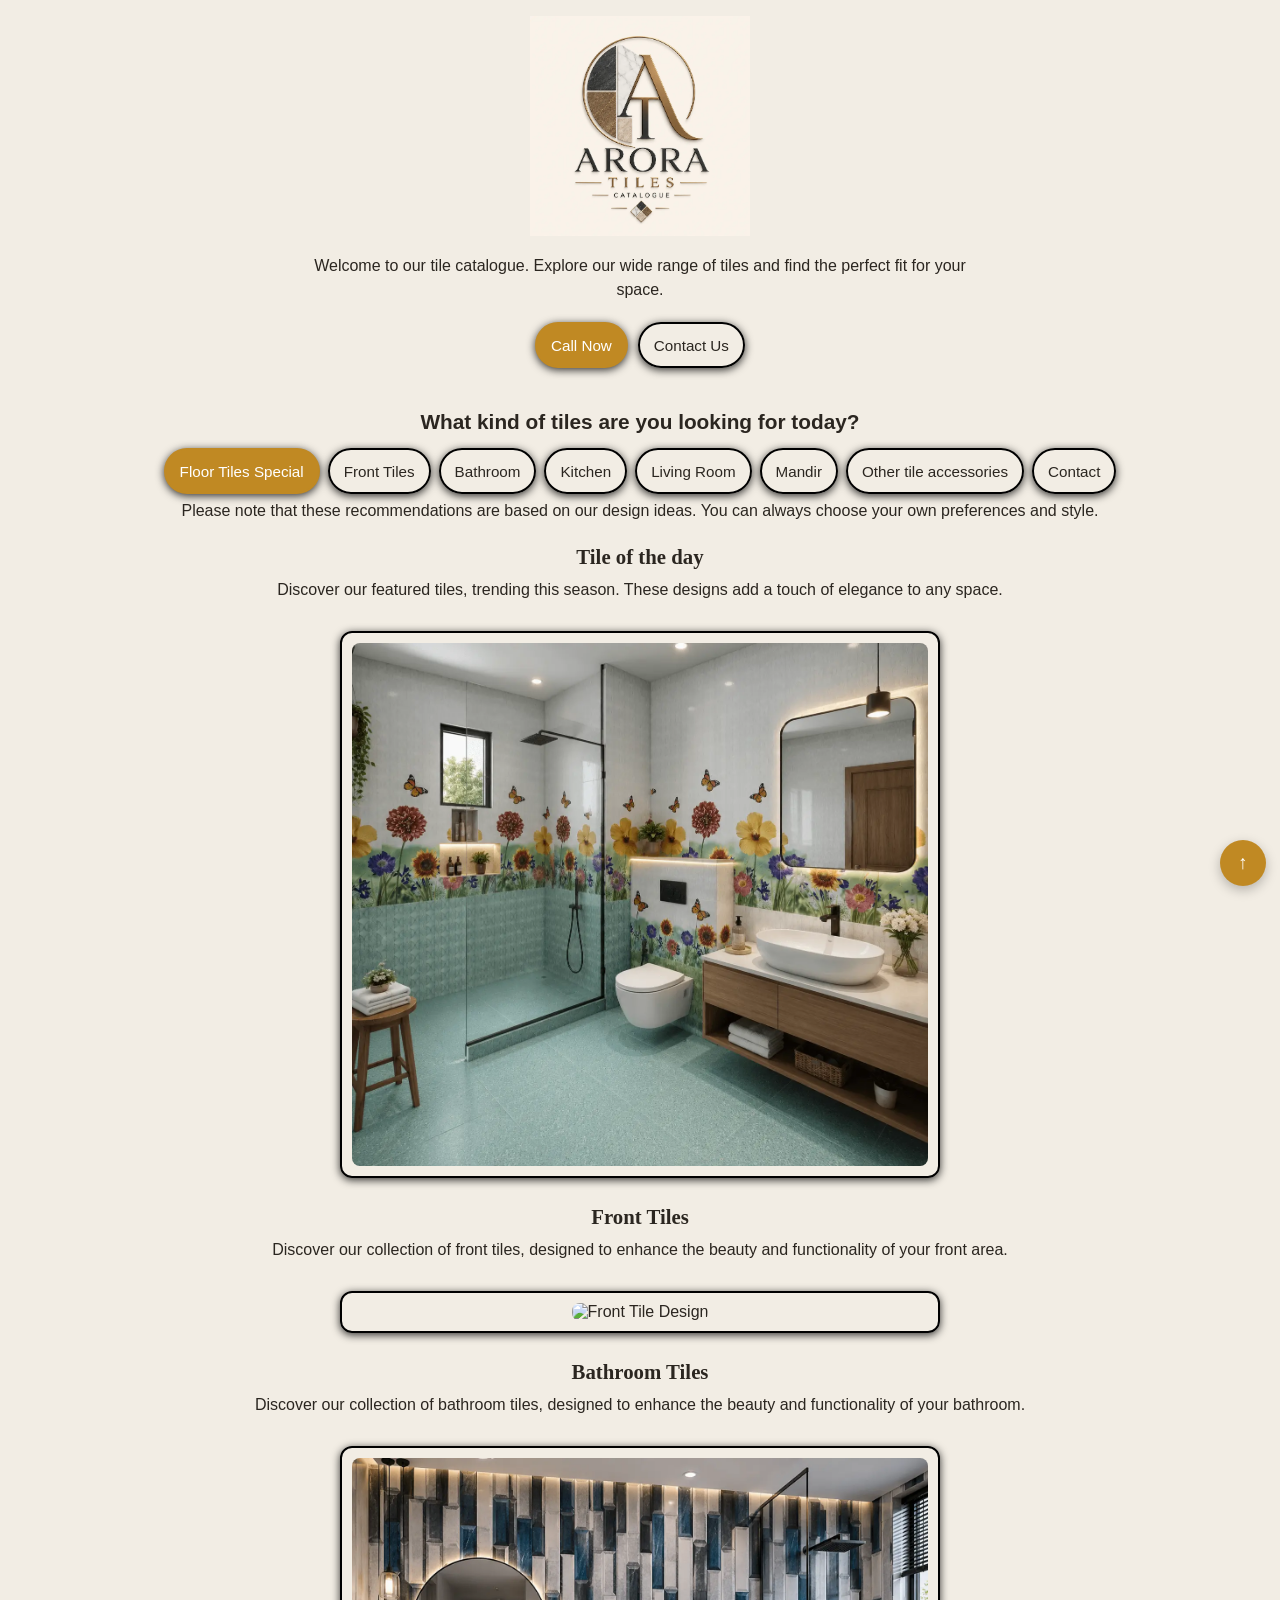
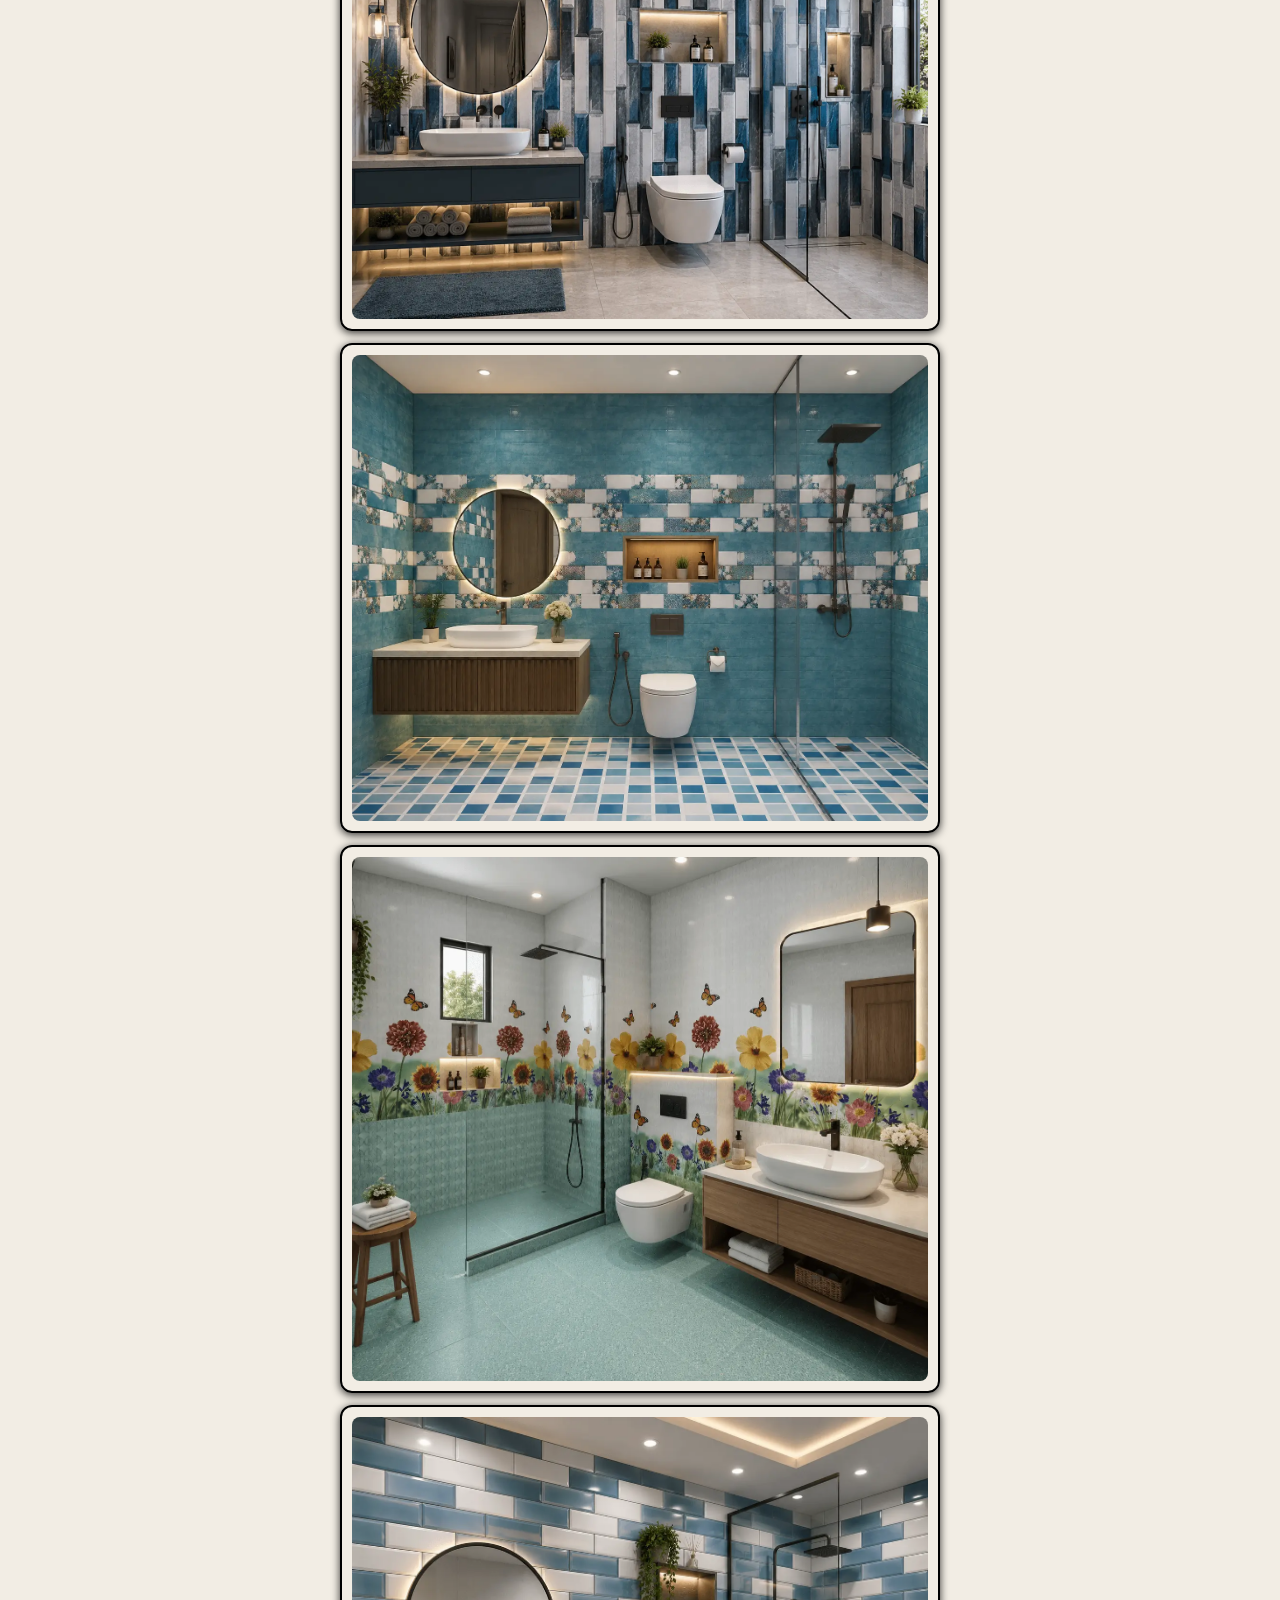
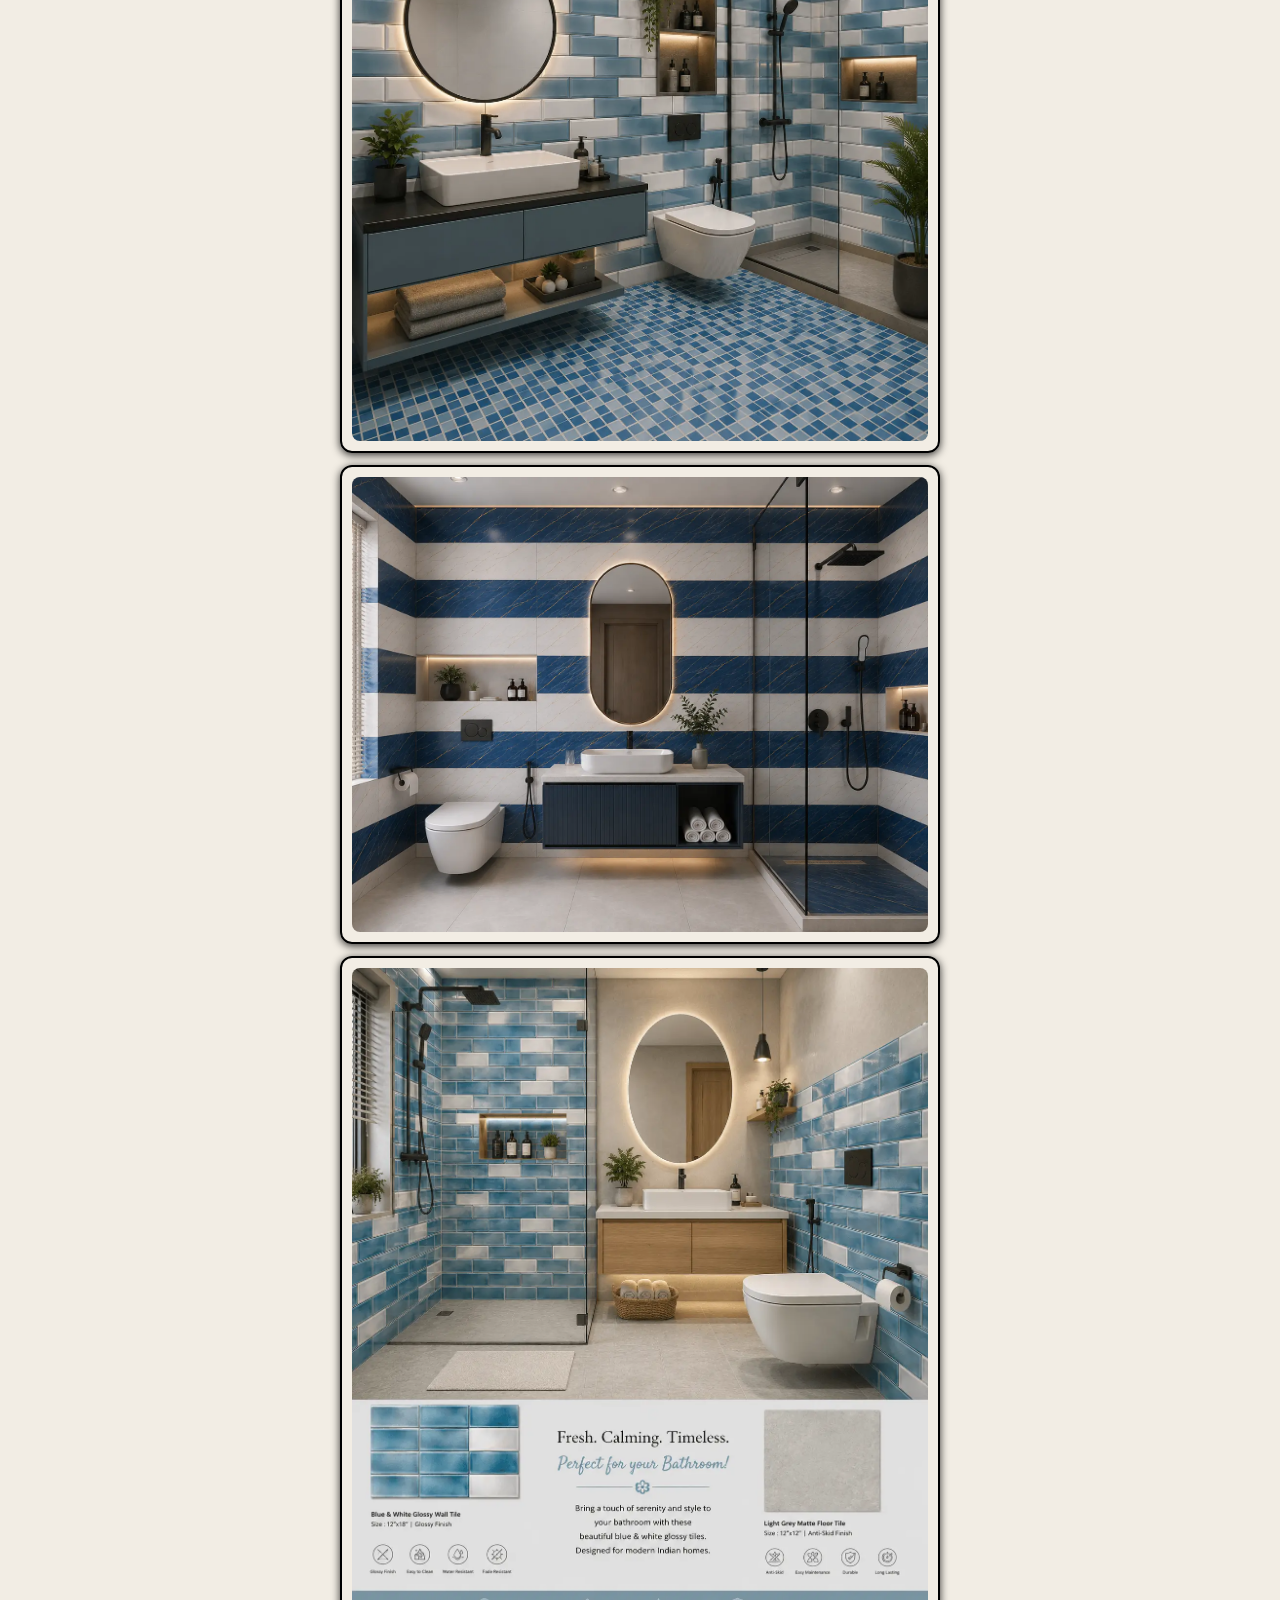
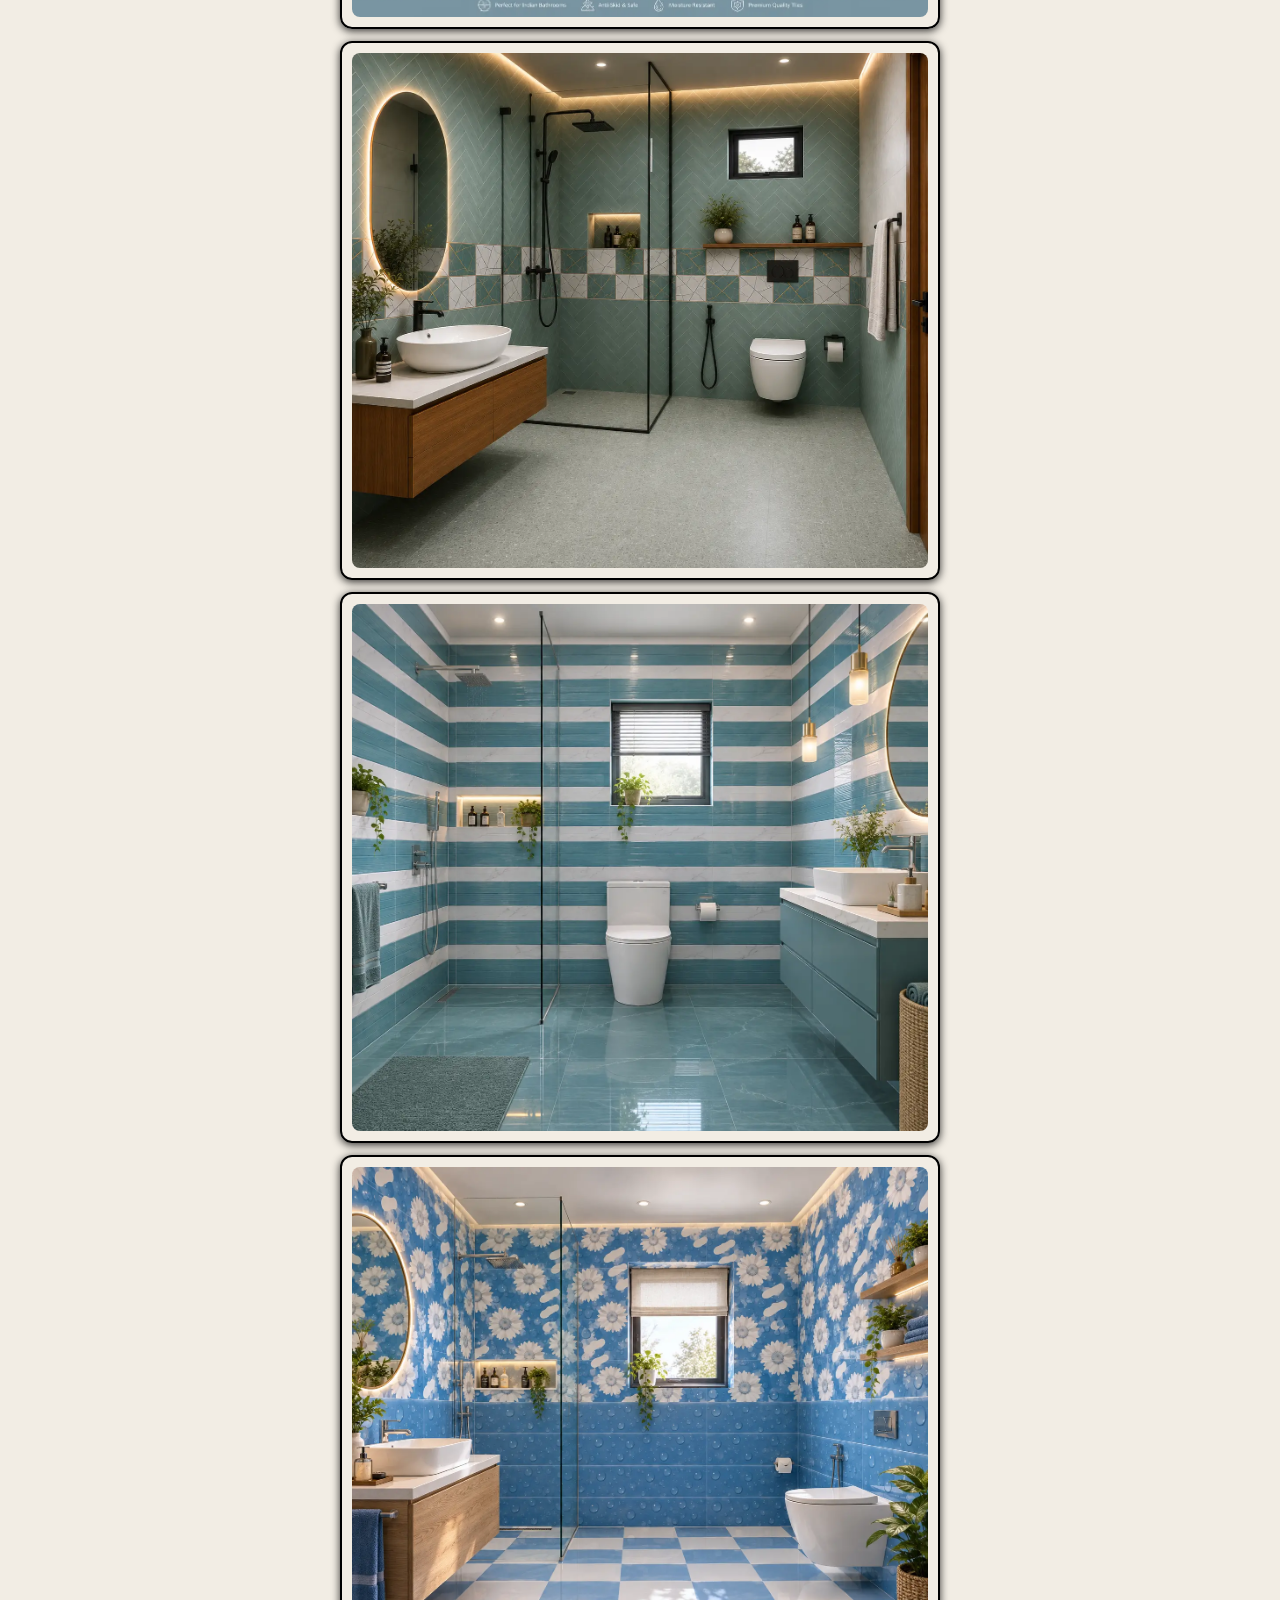
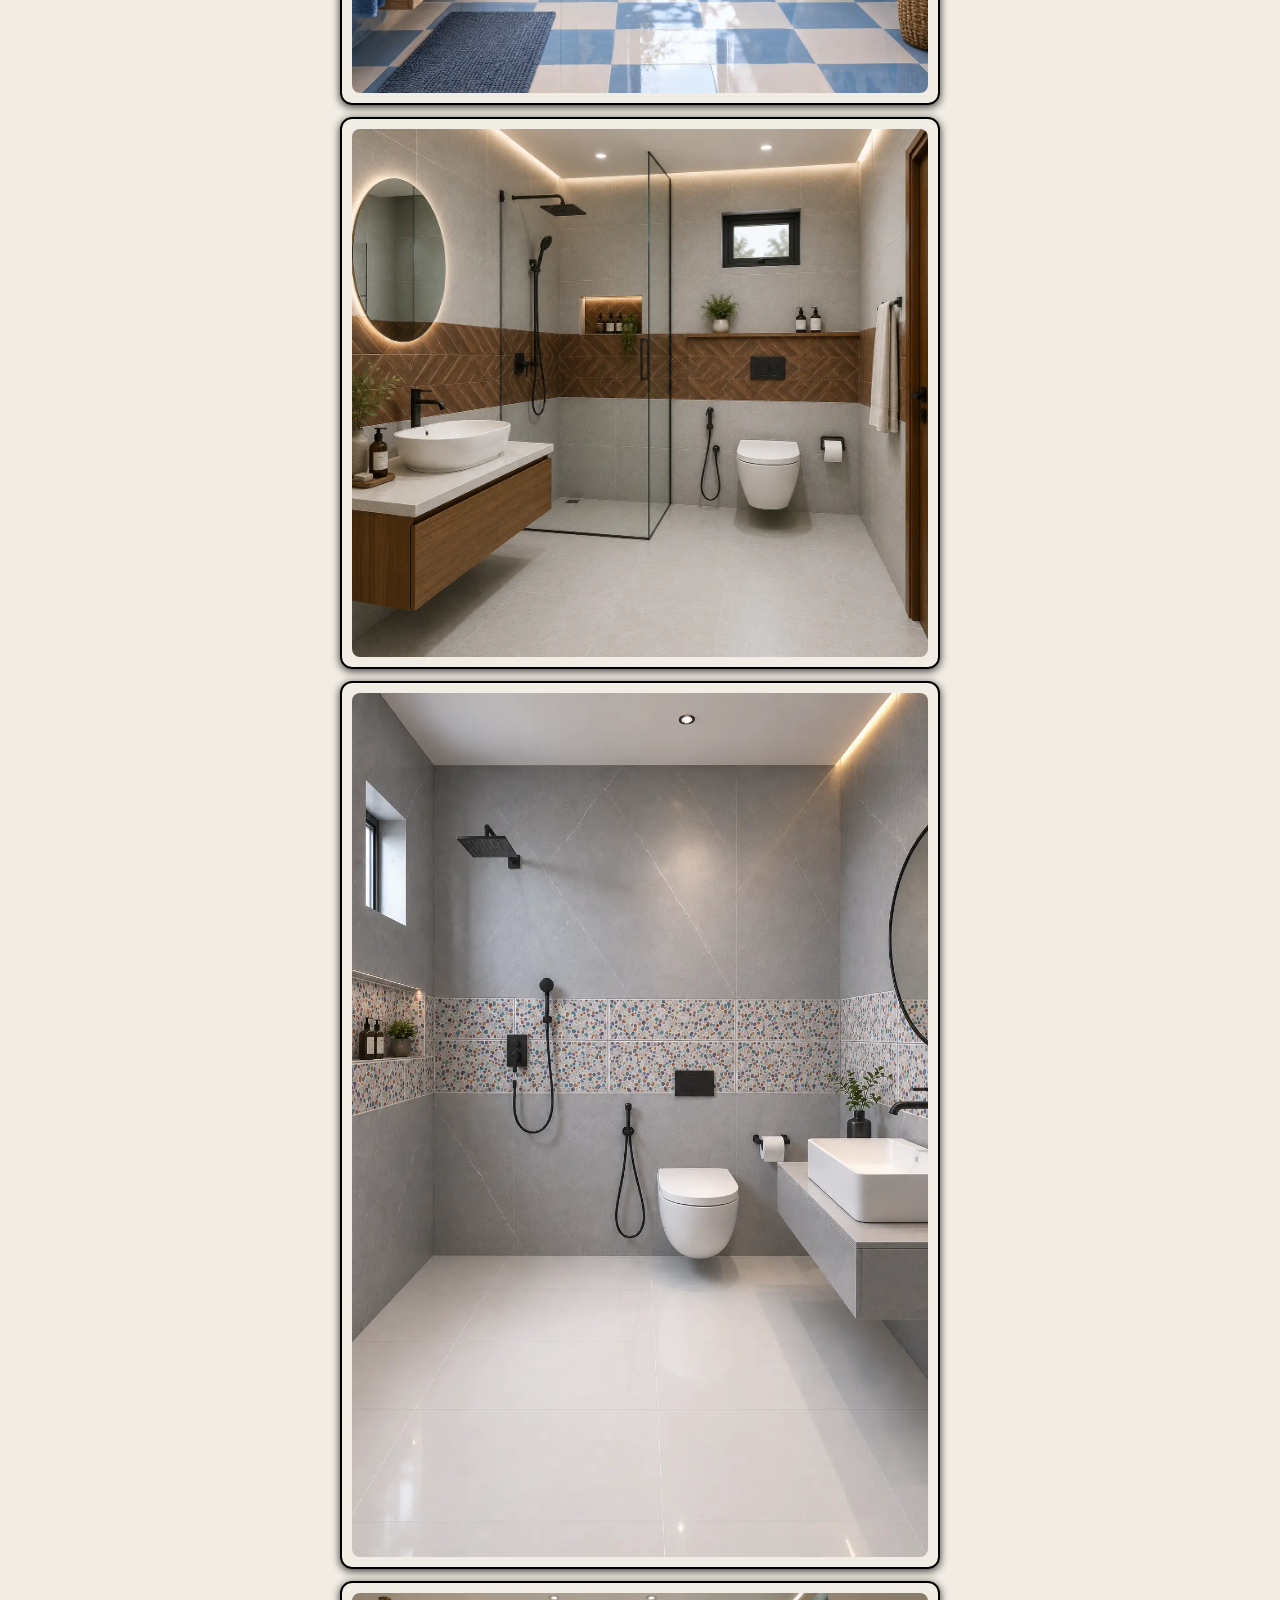
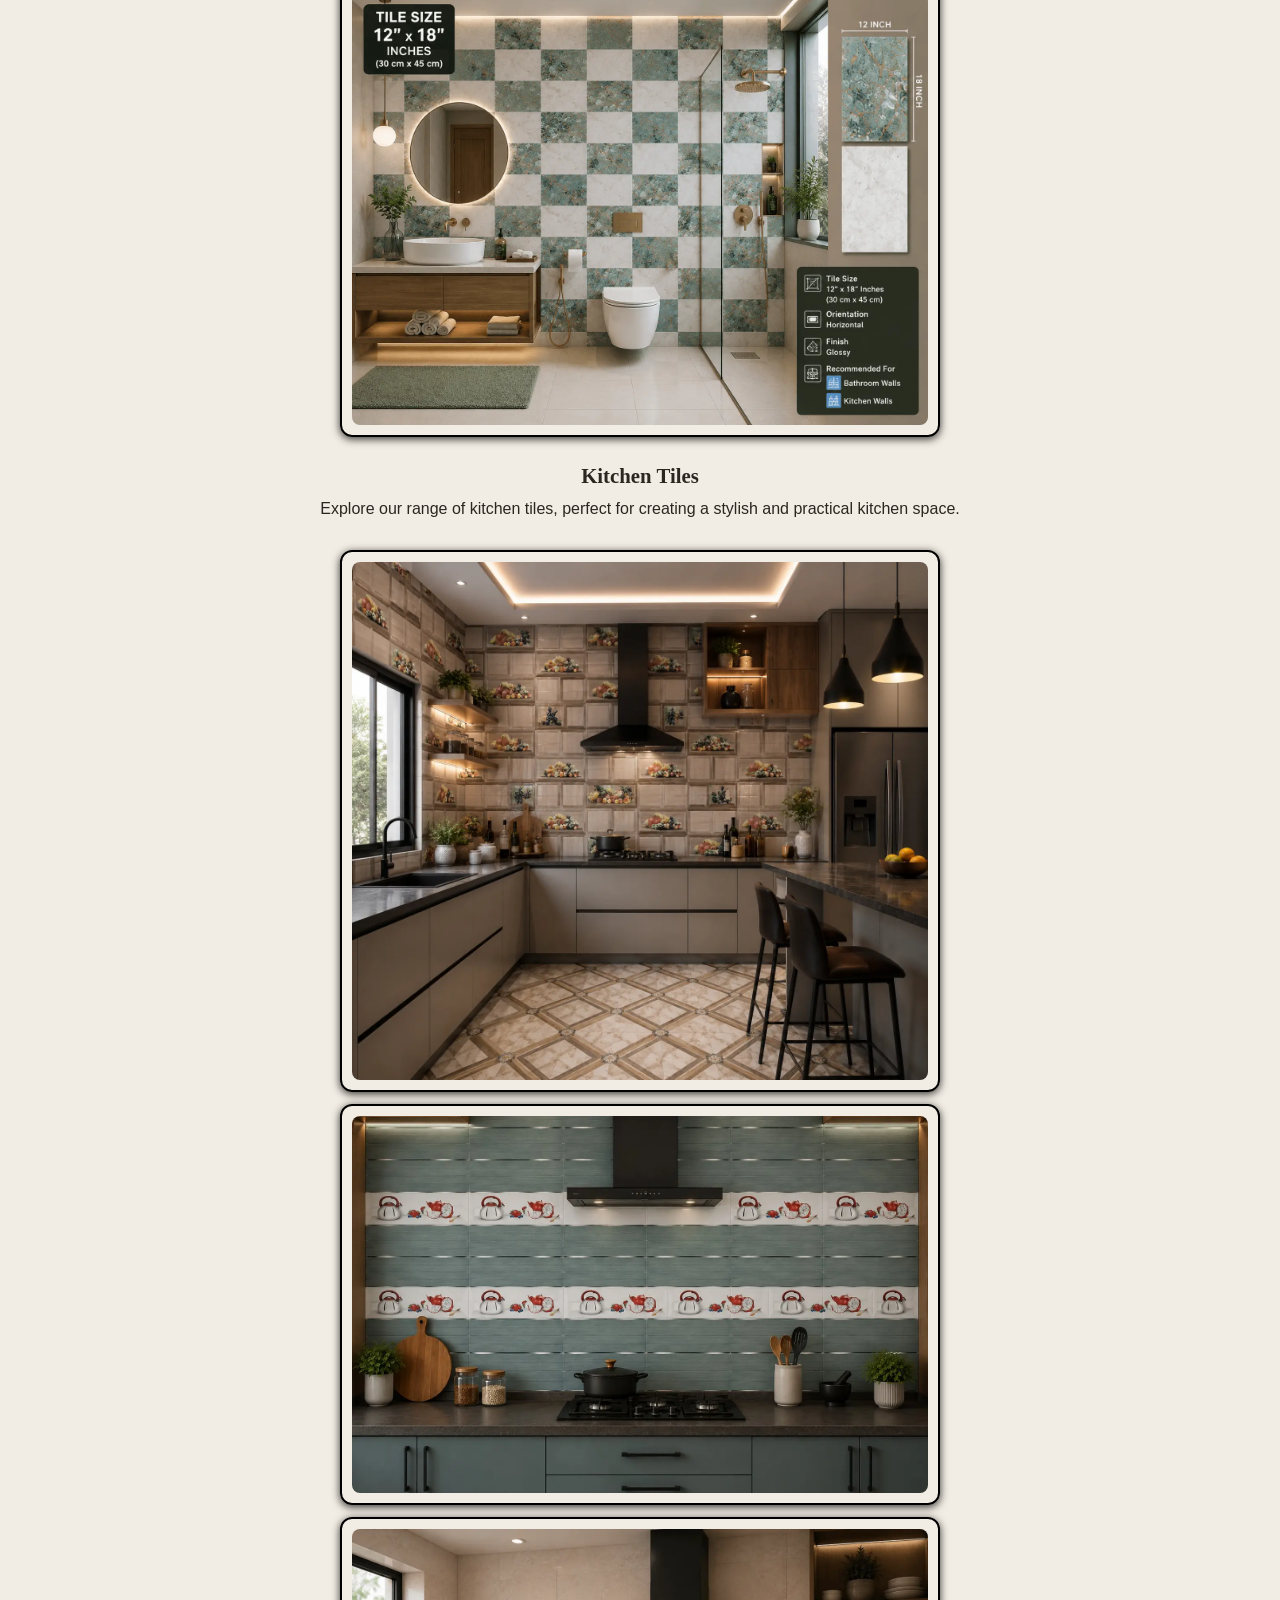
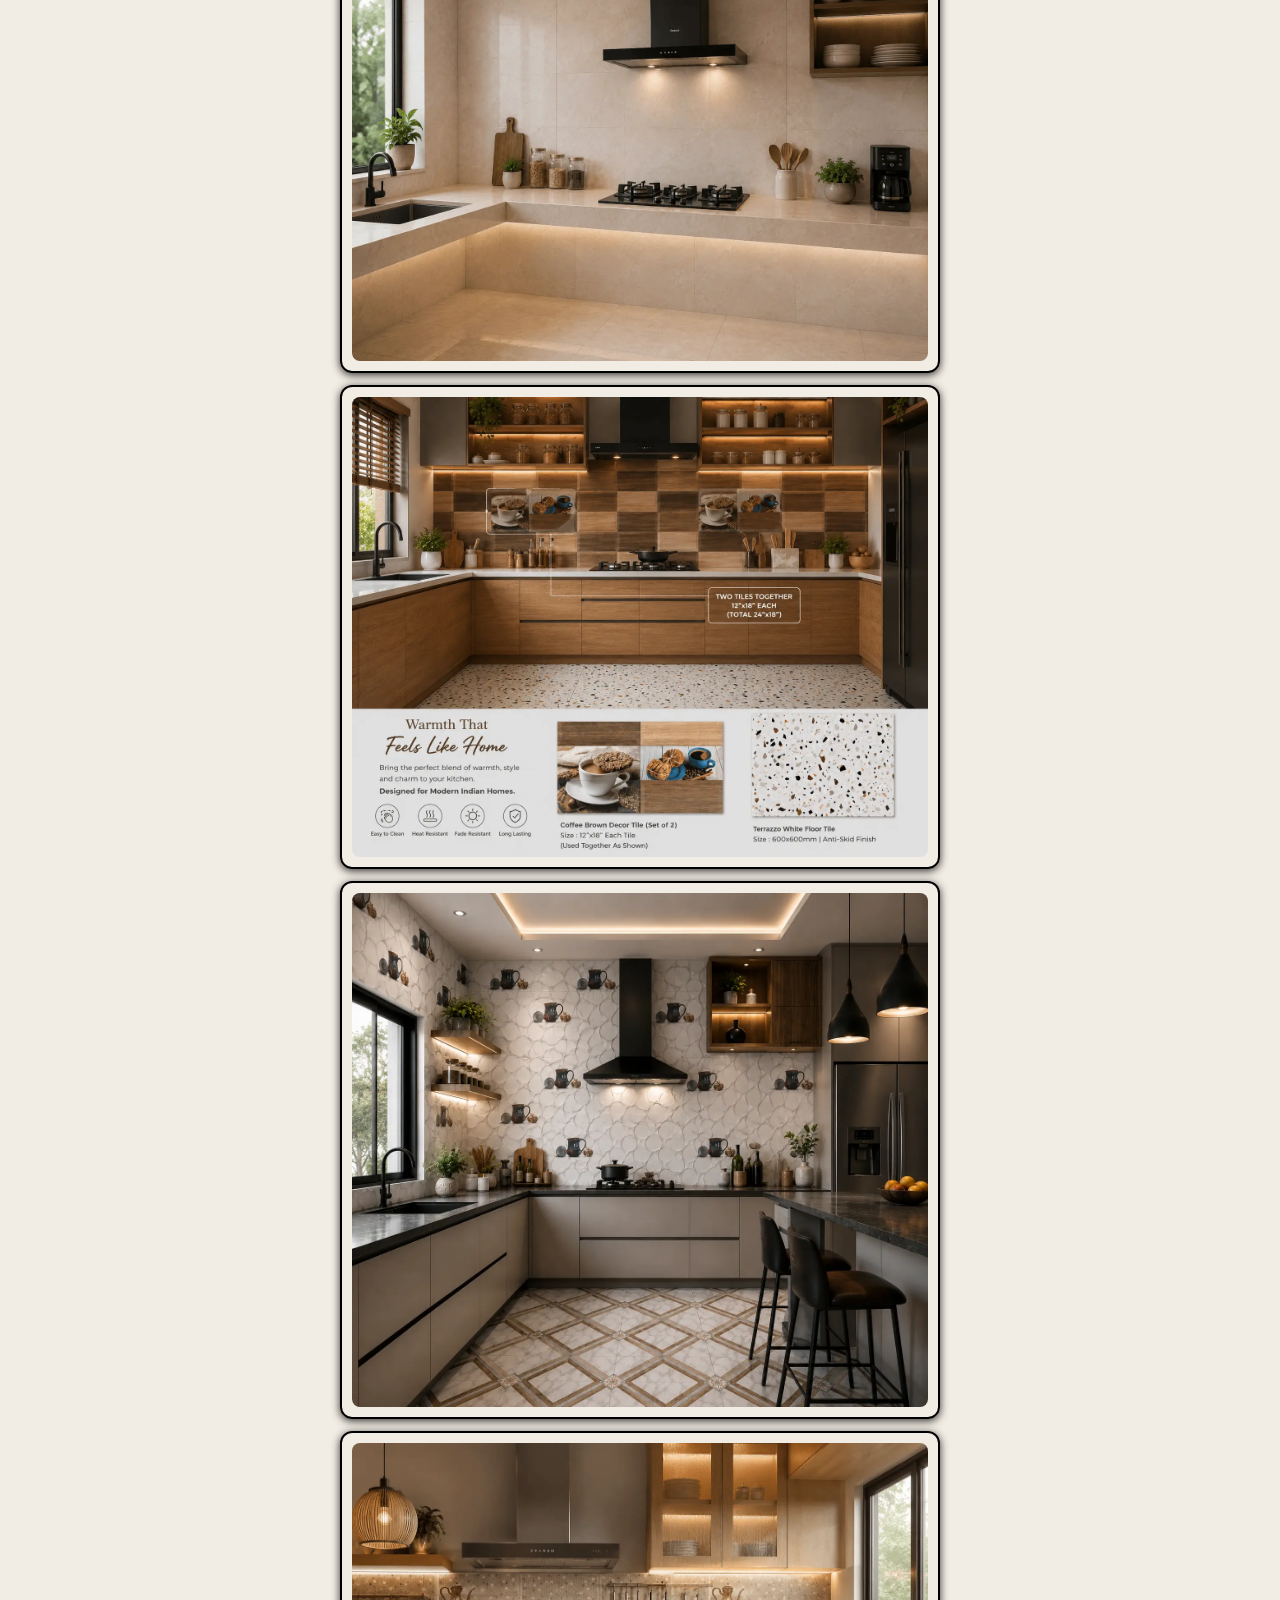
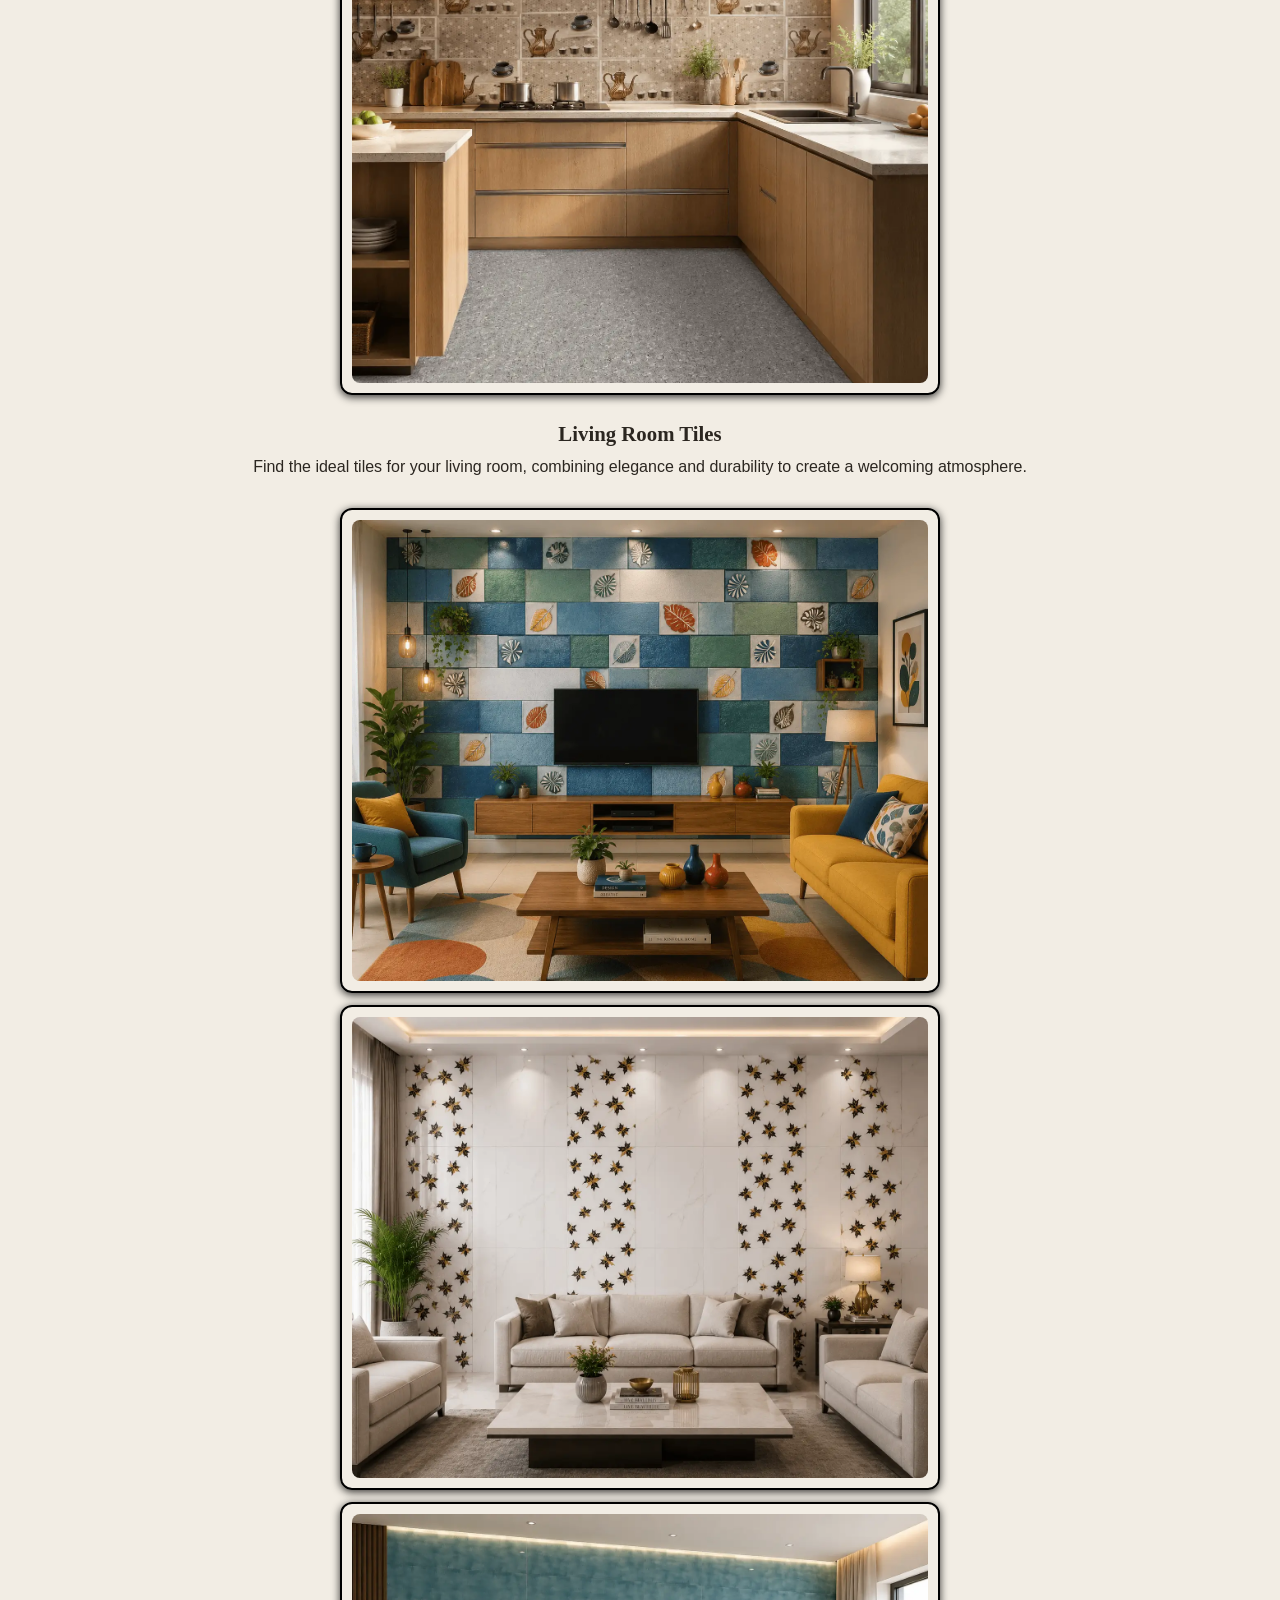
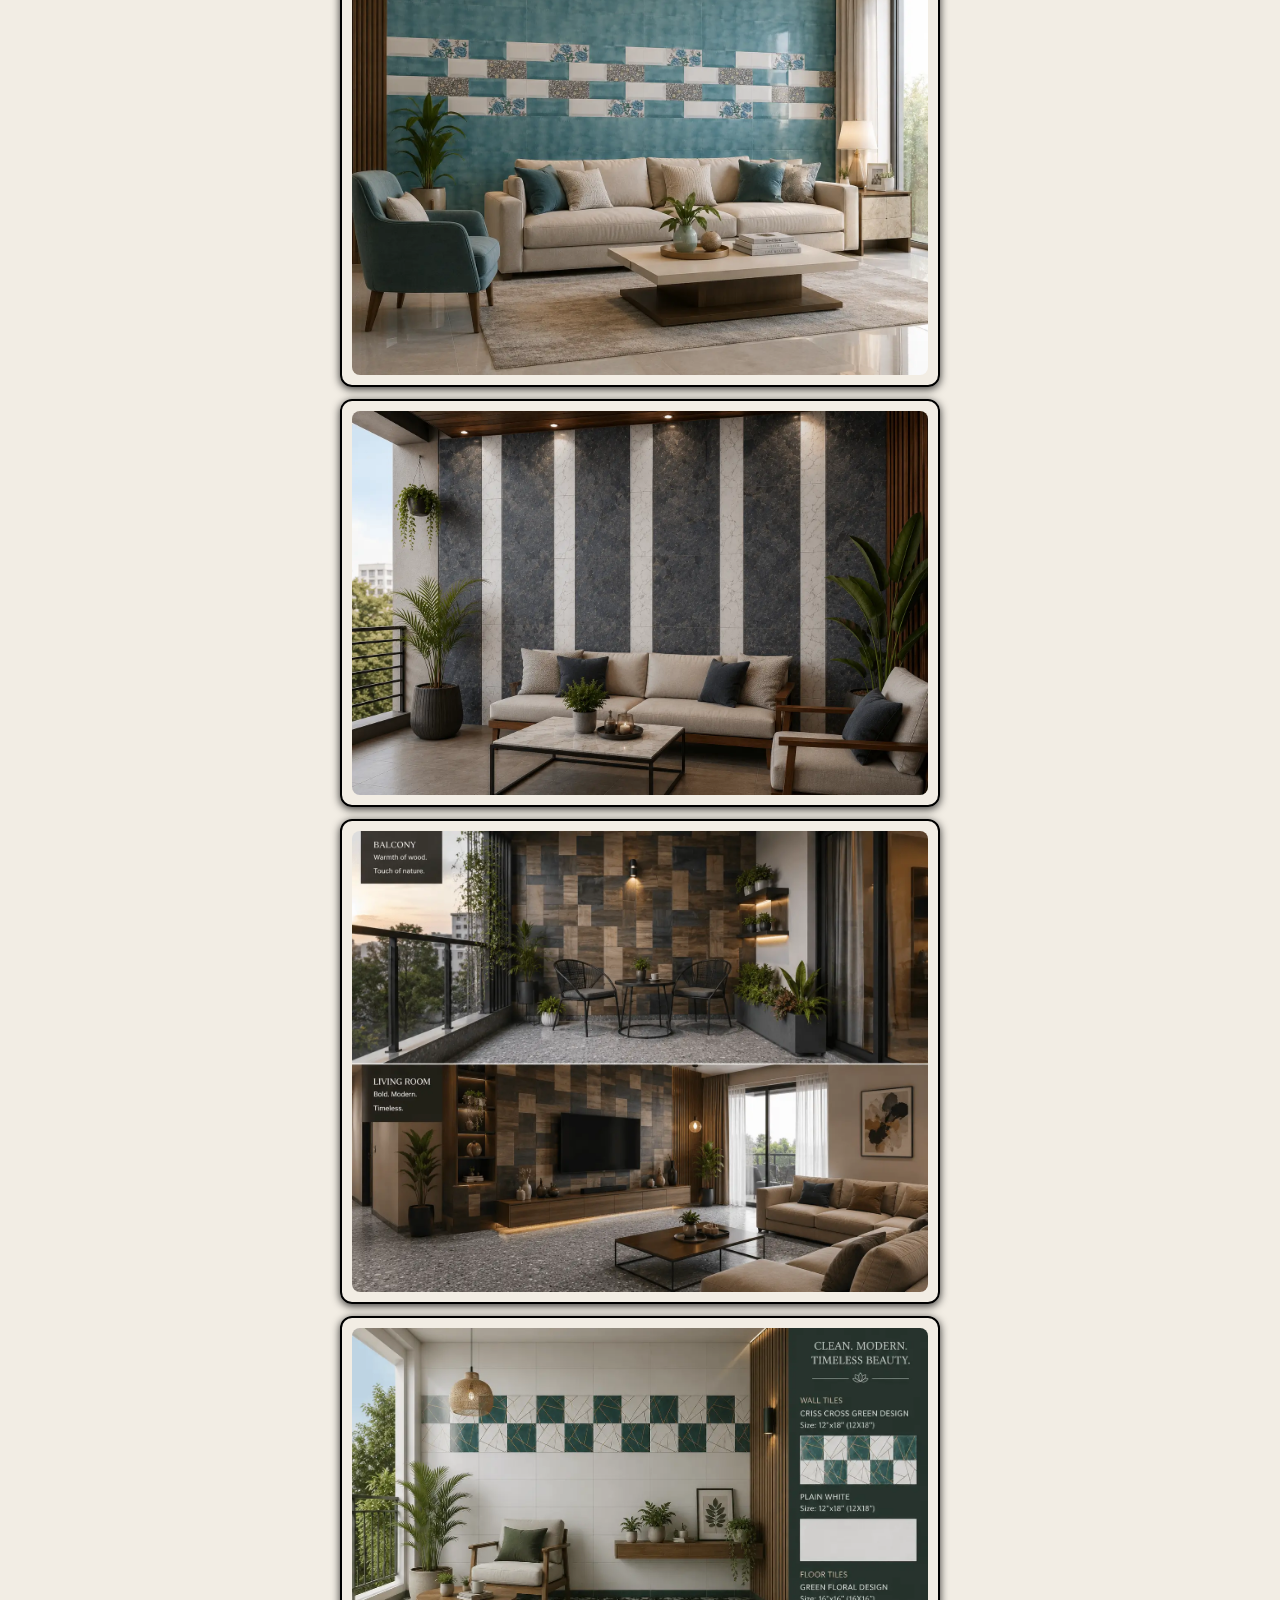
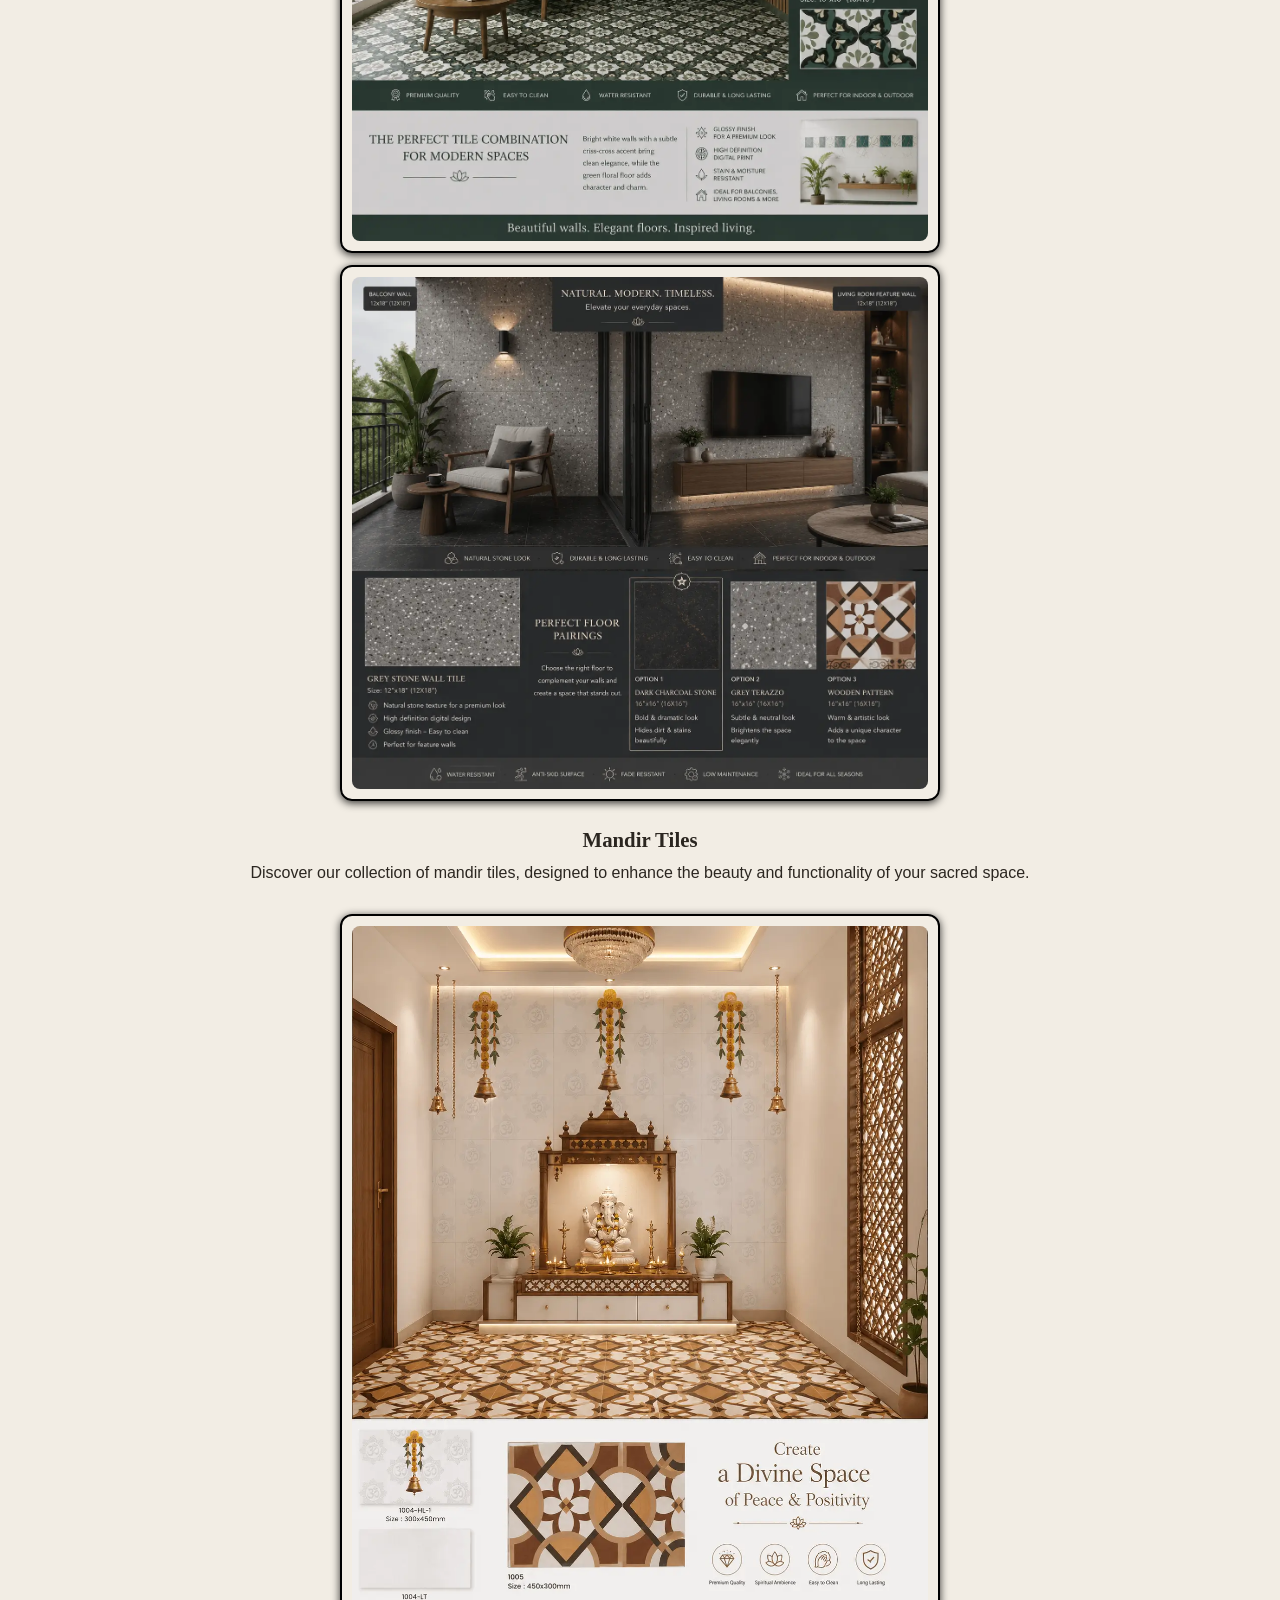
==== commit c84a54e9: "Added a new section of front tiles and updated images" ====
--- a/index.html
+++ b/index.html
@@ -35,6 +35,7 @@
           <h2 id="choice">What kind of tiles are you looking for today?</h2>
           <nav class="menu">
               <a class="btn btn-primary" href="floor.html" target="_blank">Floor Tiles Special</a>
+              <a class="btn" href="#front">Front Tiles</a>
               <a class="btn" href="#bathroom">Bathroom</a>
               <a class="btn" href="#kitchen">Kitchen</a>
               <a class="btn" href="#living-room">Living Room</a>
@@ -53,6 +54,18 @@
             </a>
           </div>
          </section>
+
+         <section id="front">
+          <h2>Front Tiles</h2>
+          <p>Discover our collection of front tiles, designed to enhance the beauty and functionality of your front area.</p>
+
+          <div class="card-holder">
+            <a class="card" href="images/front-tile.webp">
+              <img src="images/front-tile.webp" alt="Front Tile Design" loading="lazy" />
+            </a>
+          </div>
+         </section>
+
          <section id="bathroom">
           <h2>Bathroom Tiles</h2>
           <p>Discover our collection of bathroom tiles, designed to enhance the beauty and functionality of your bathroom.</p>
@@ -103,8 +116,16 @@
             <img src="images/purple-flower-combo.webp" alt="Purple Flower Combo Tile" loading="lazy" />
            </a>
            
-            <a class="card" href="images/hybrid-green.webp">
+           <a class="card" href="images/hybrid-green.webp">
             <img src="images/hybrid-green.webp" alt="greystone with a charcoal floor design" loading="lazy"/>
+           </a>
+
+           <a class="card" href="images/green-white-lines.webp">
+            <img src="images/green-white-lines.webp" alt="greystone with a charcoal floor design" loading="lazy"/>
+           </a>
+
+           <a class="card" href="images/blue-bubble-white.webp">
+            <img src="images/blue-bubble-white.webp" alt="greystone with a charcoal floor design" loading="lazy"/>
            </a>
 
             <a class="card old" href="images/blue-cream-mix.webp">
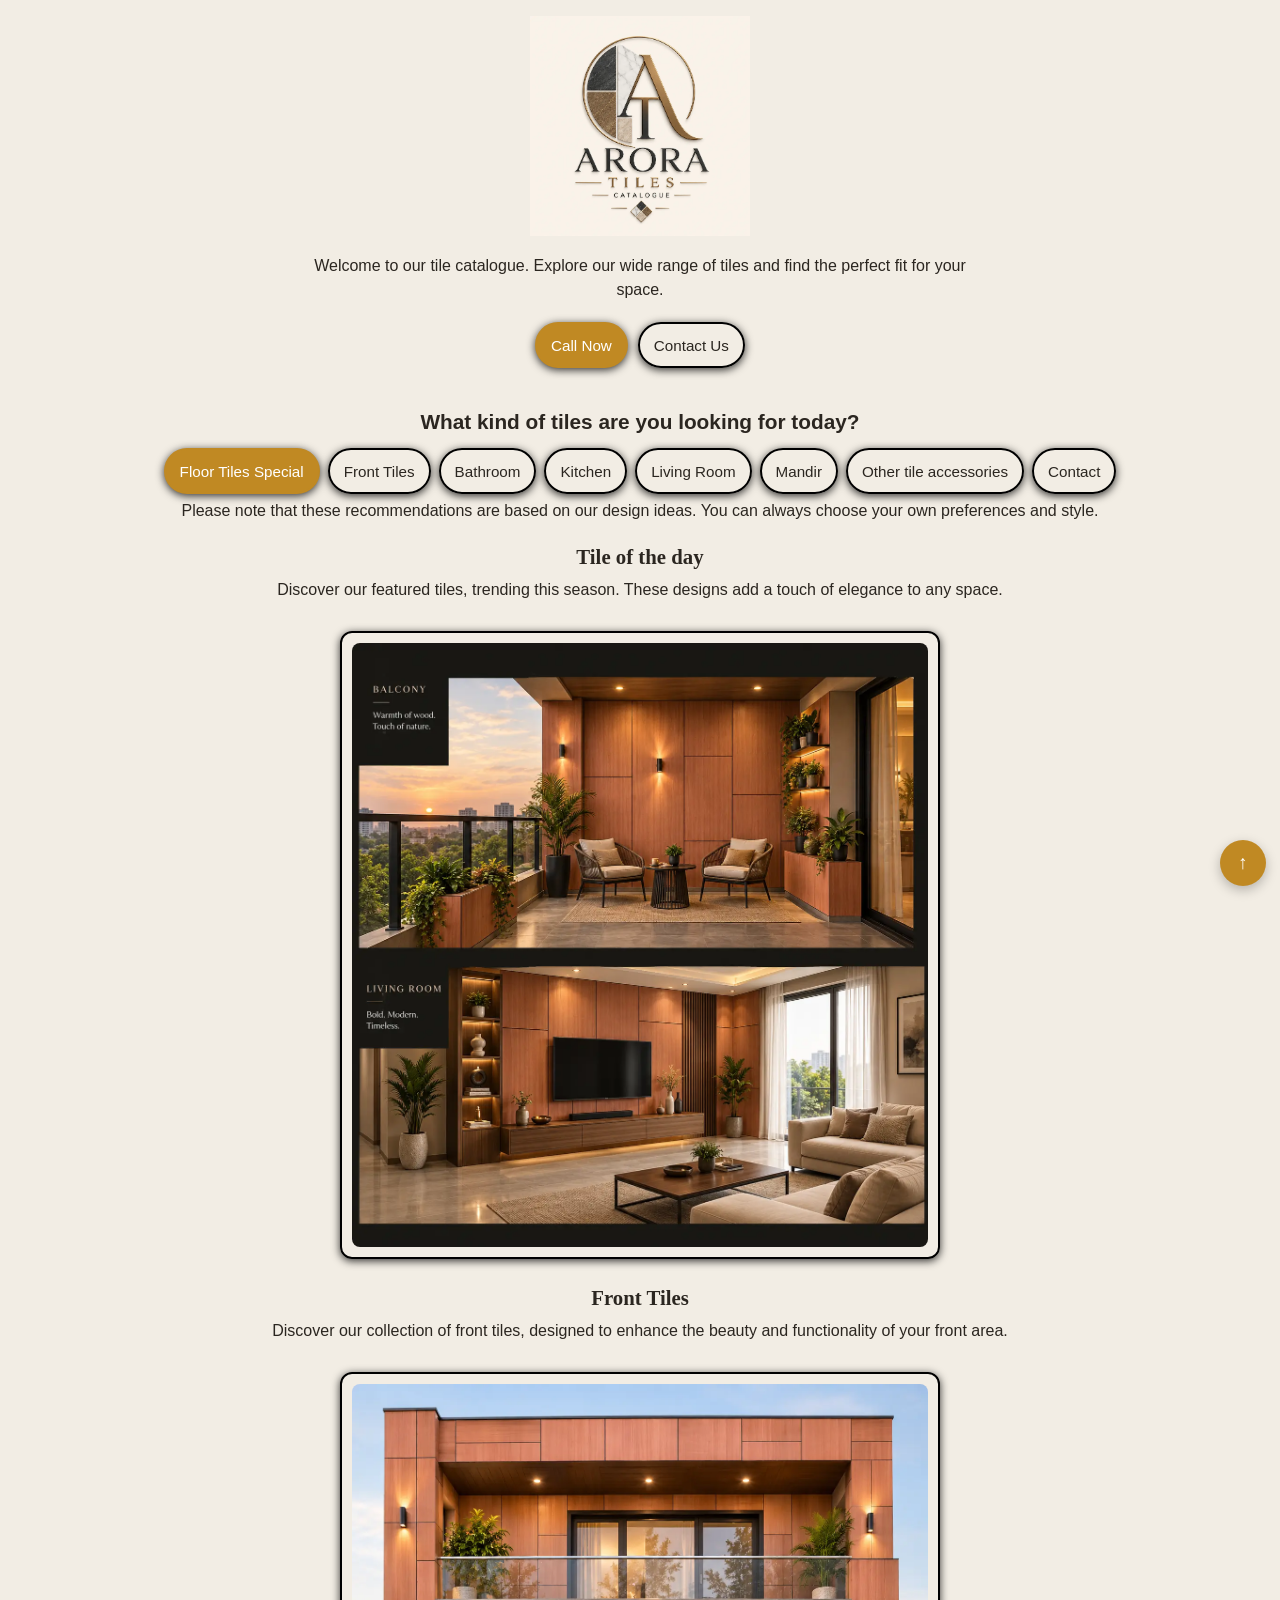
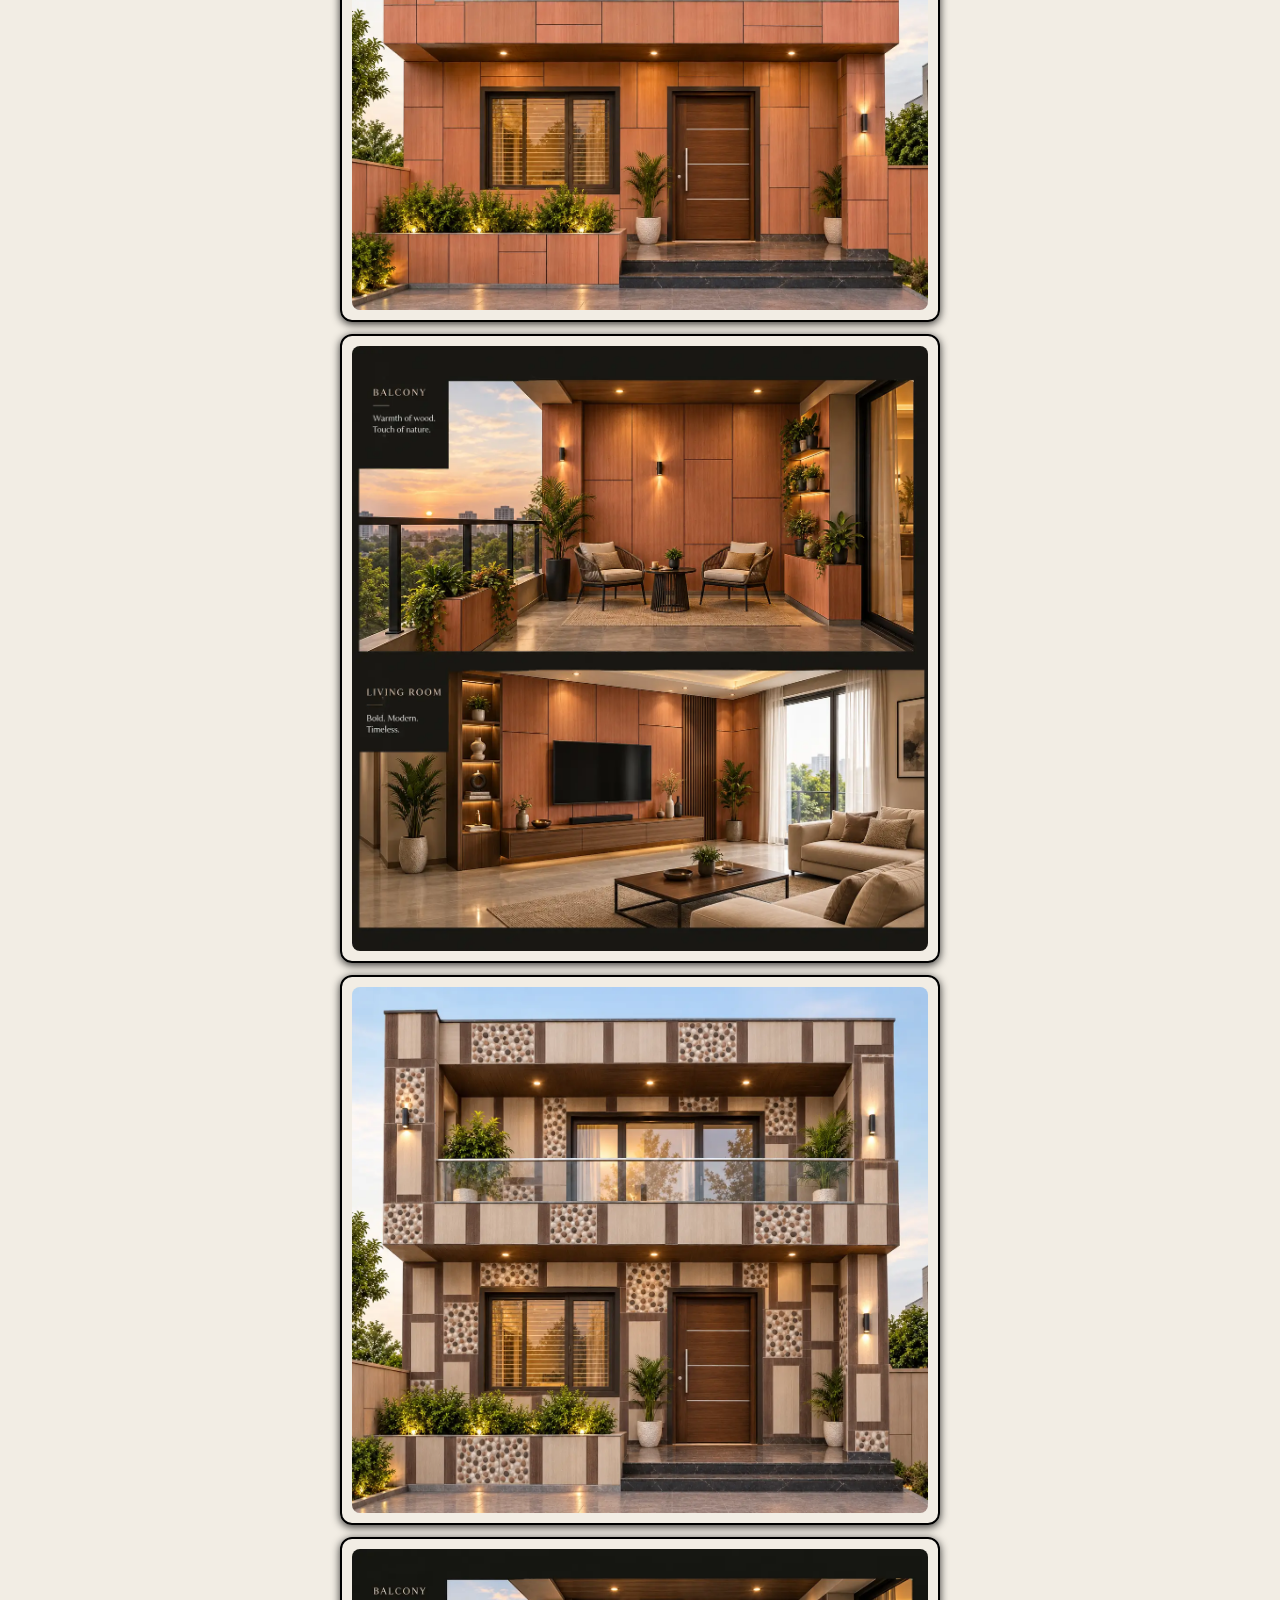
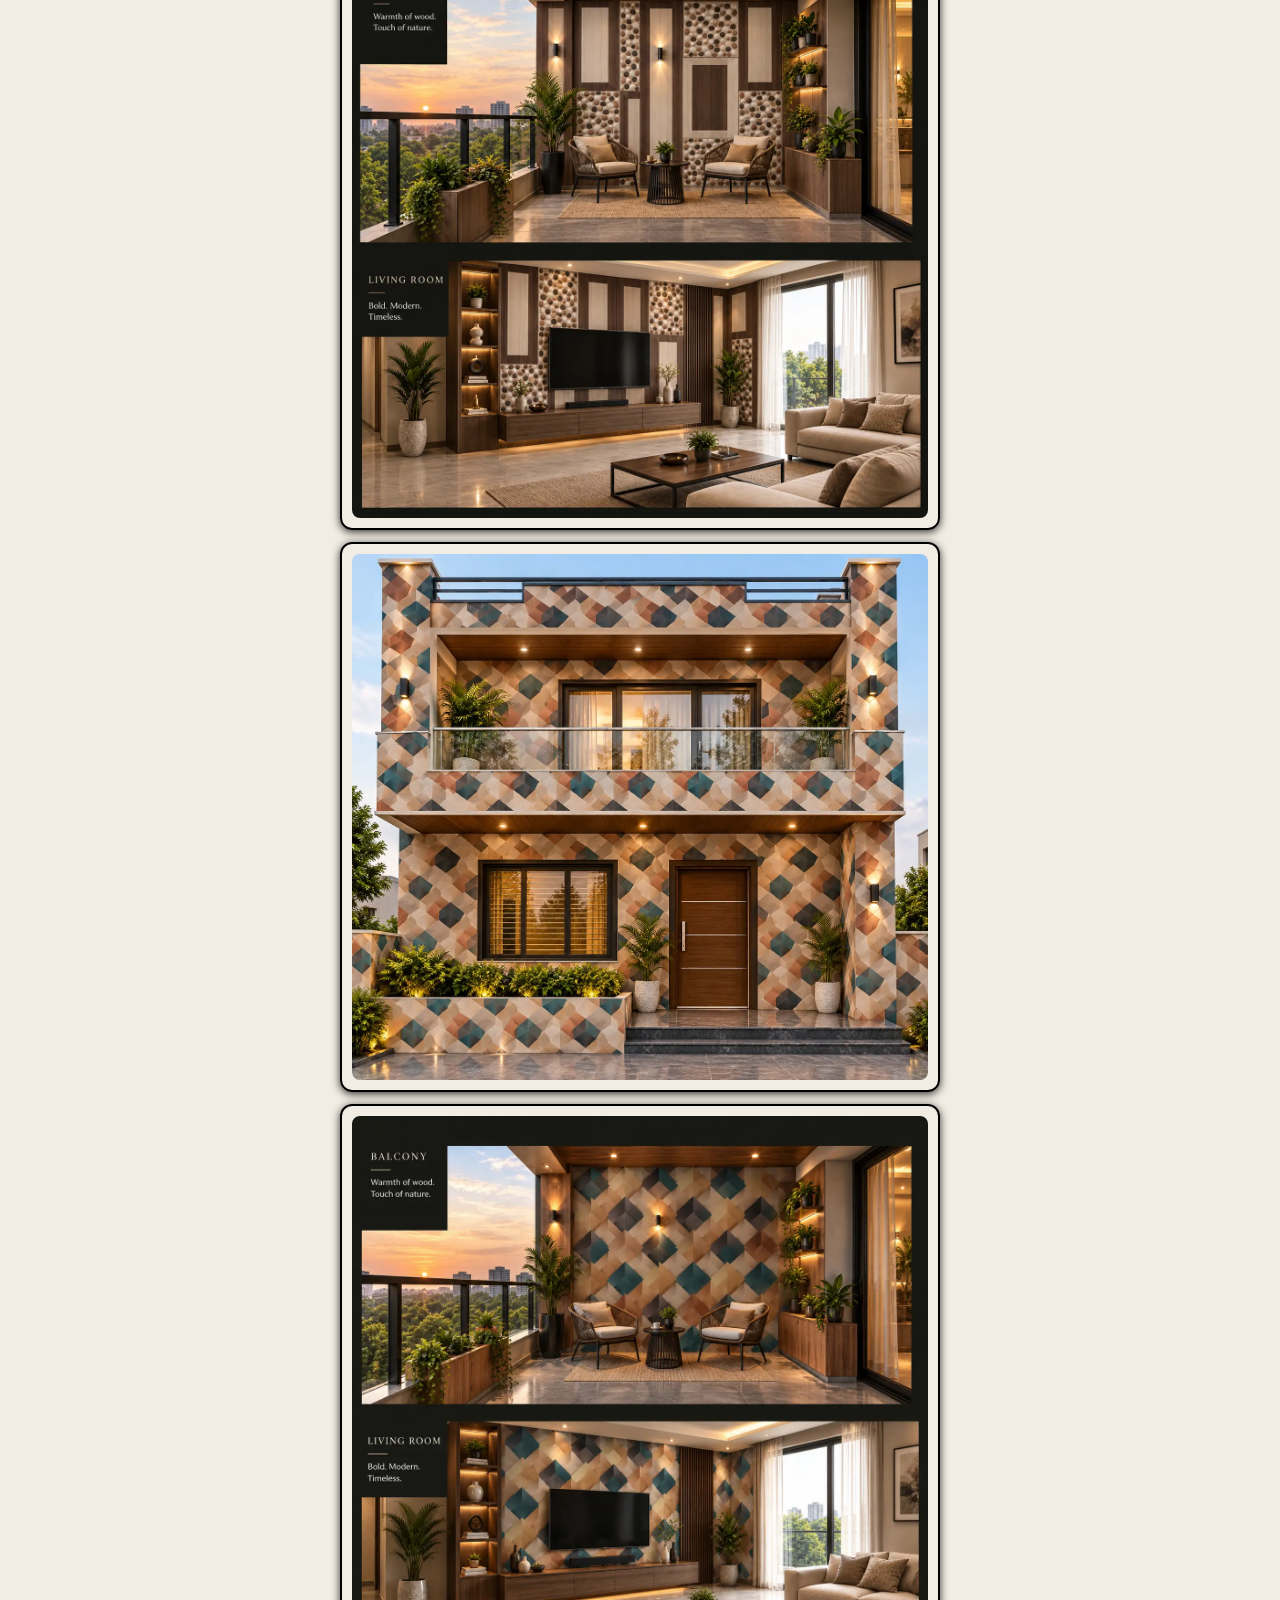
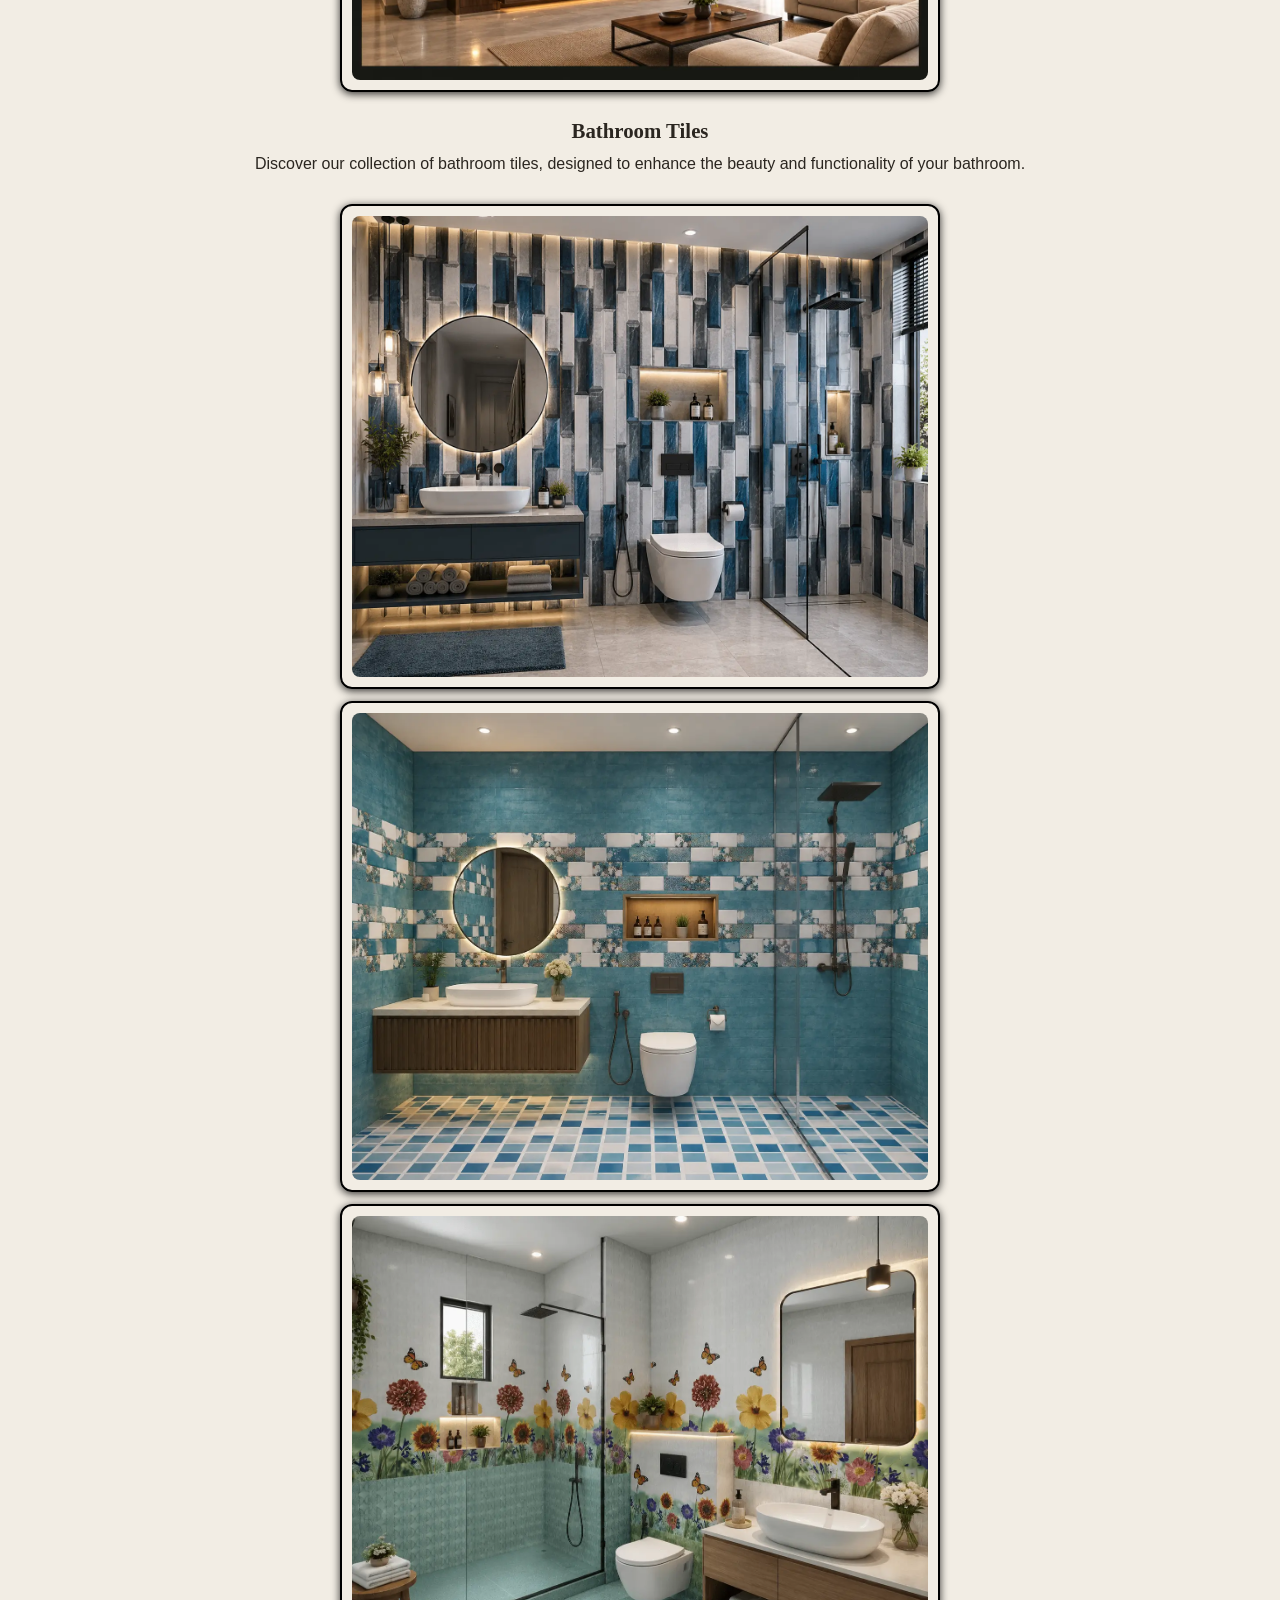
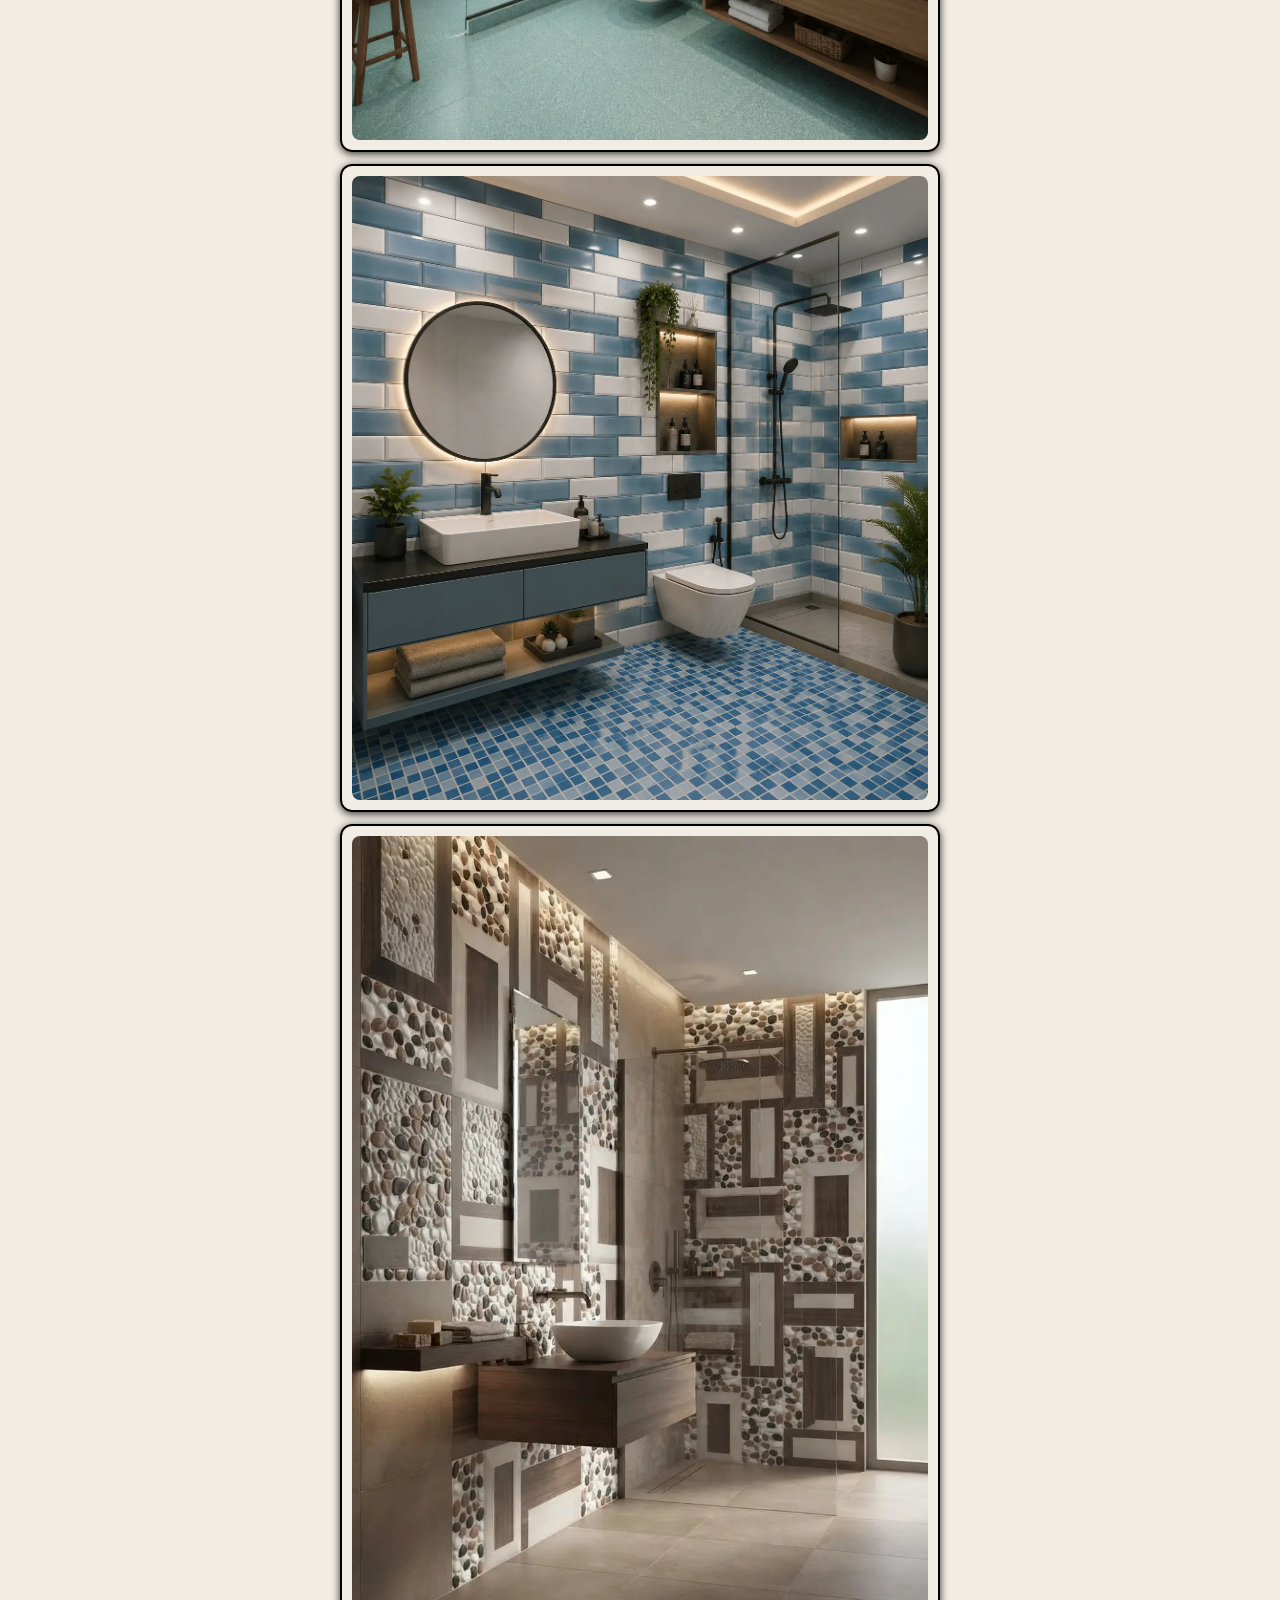
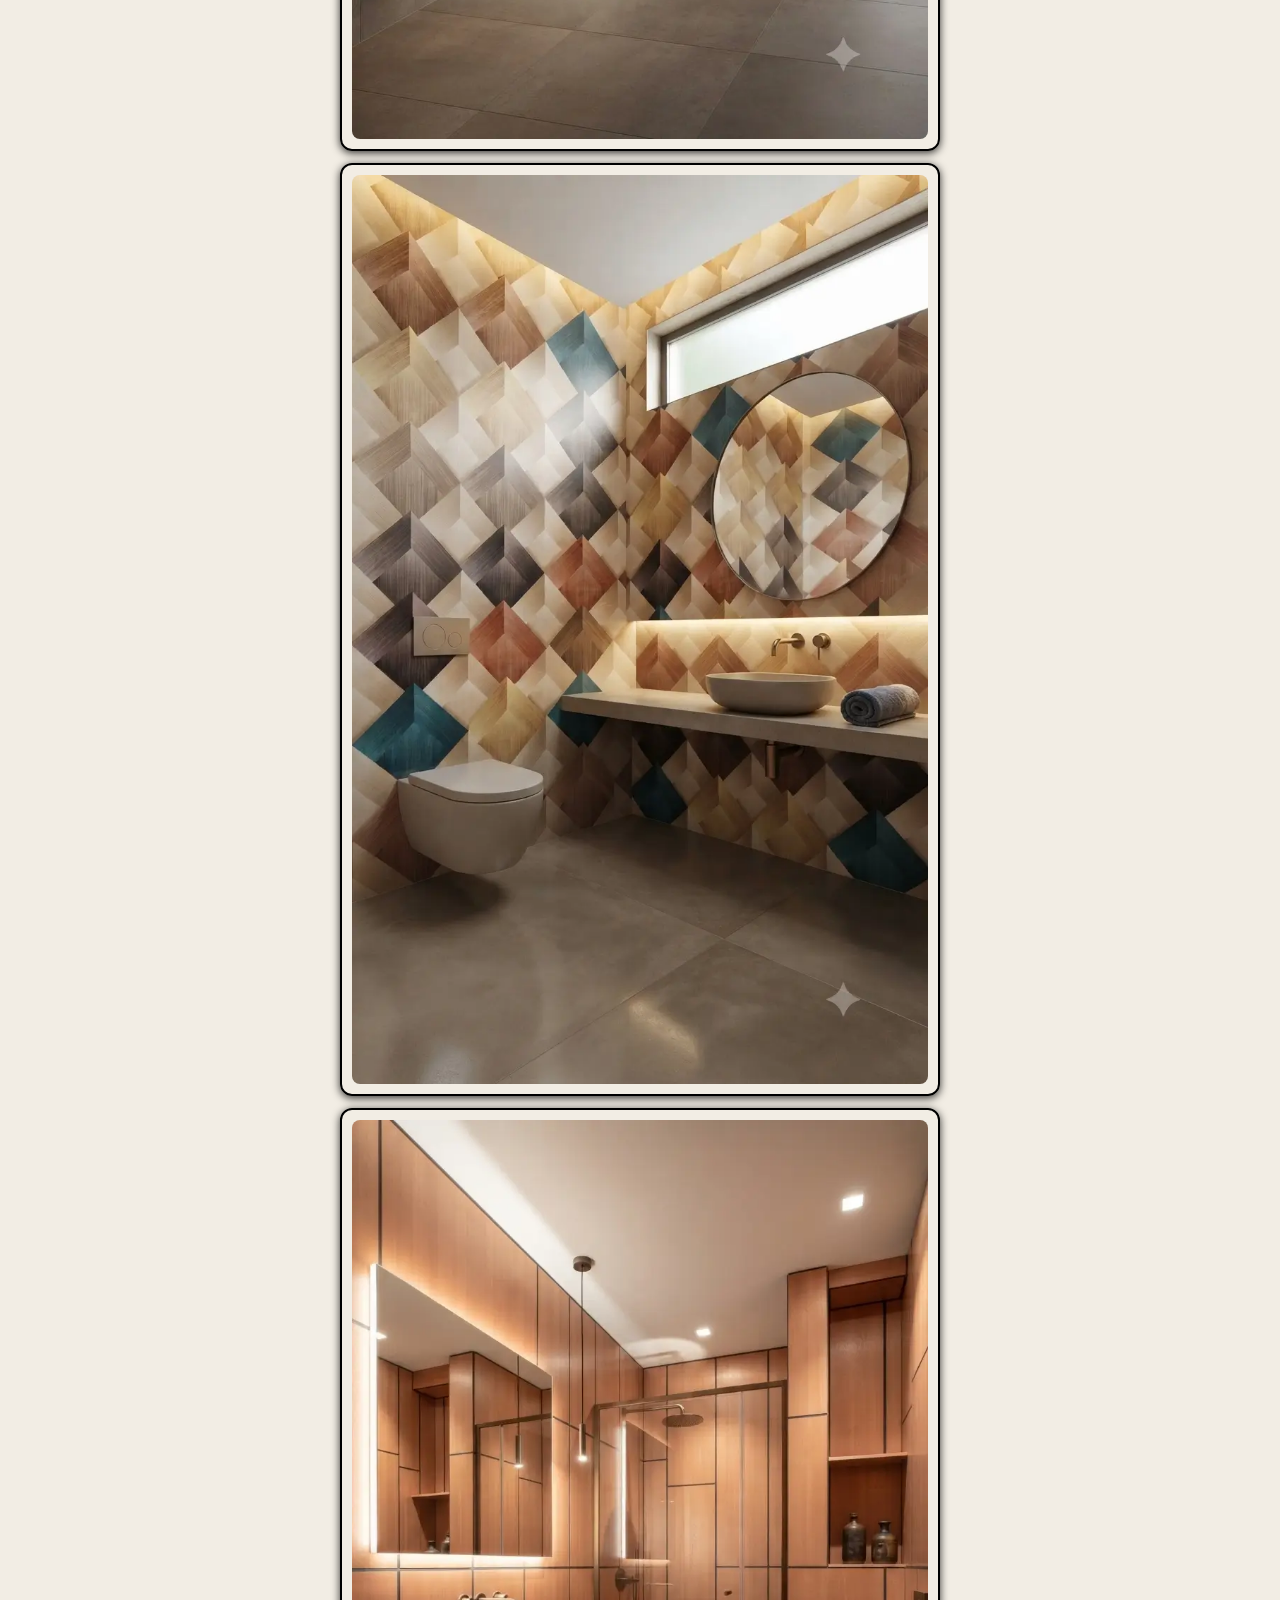
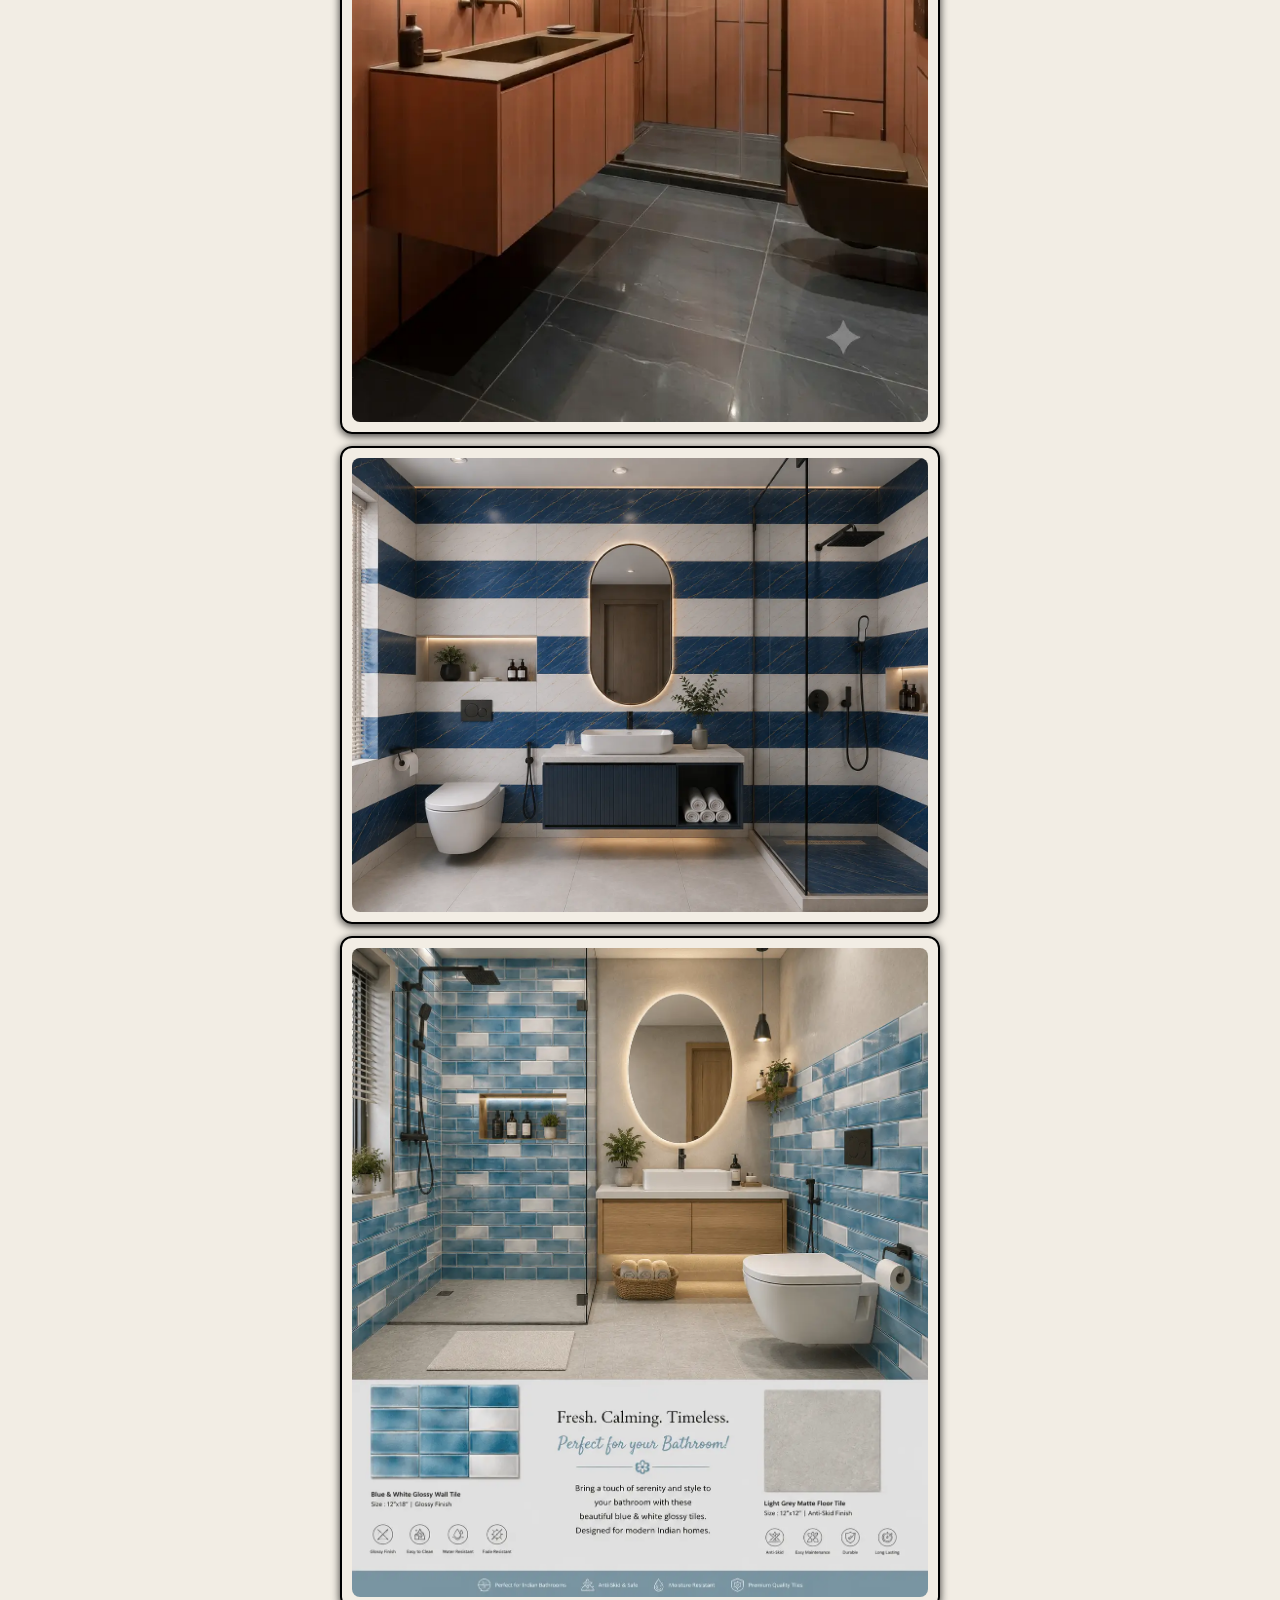
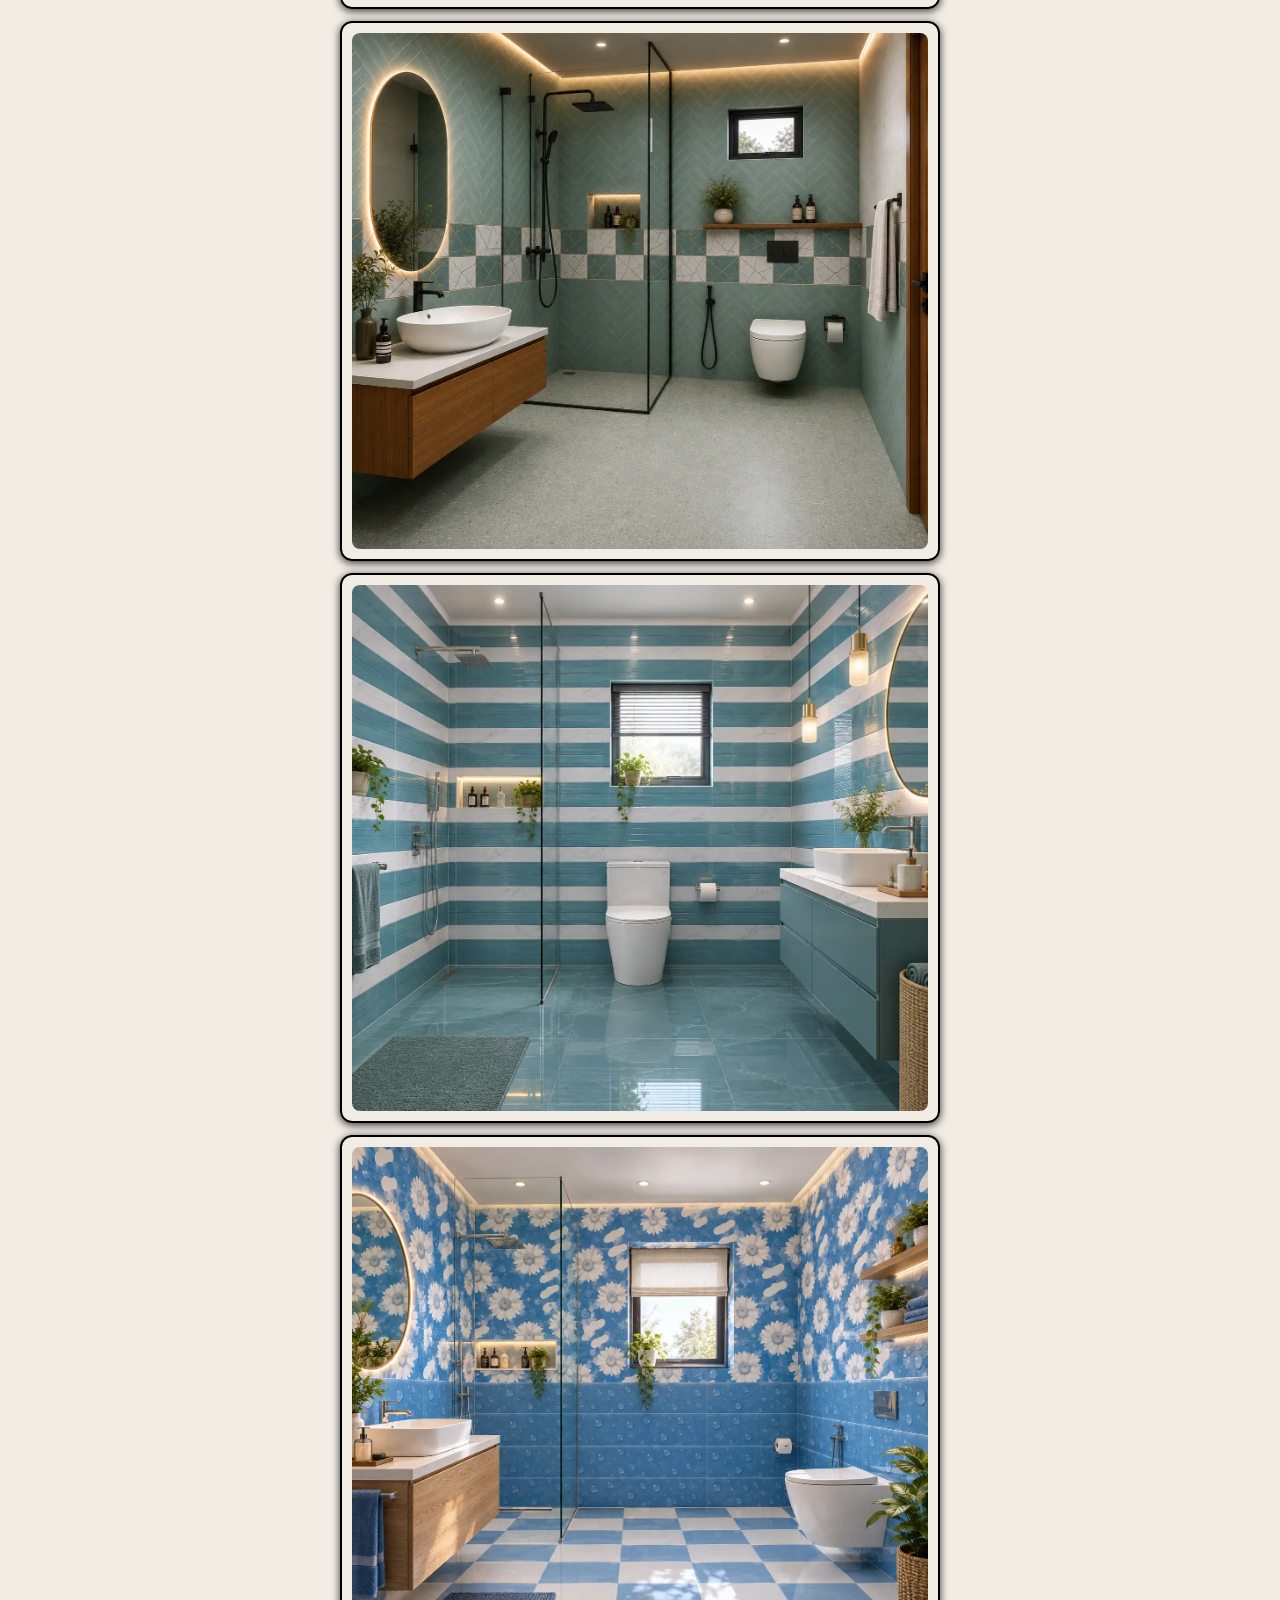
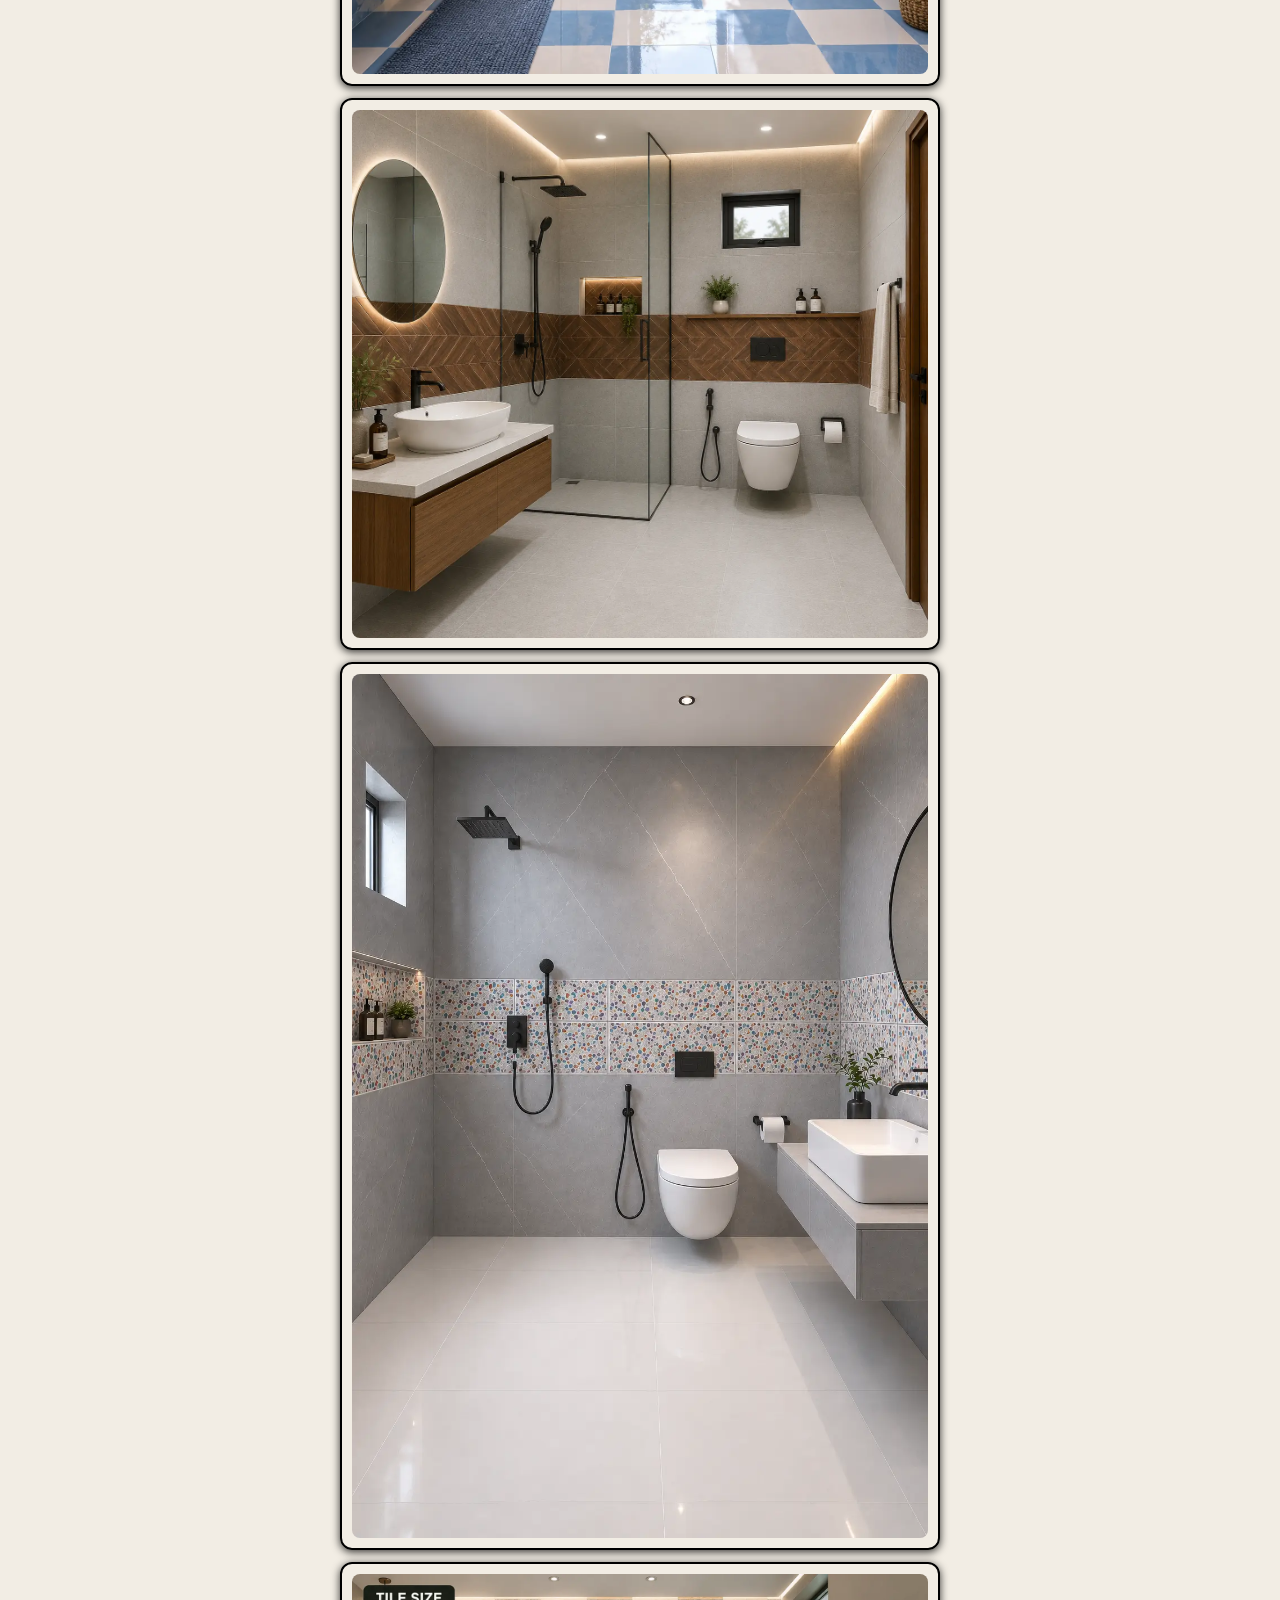
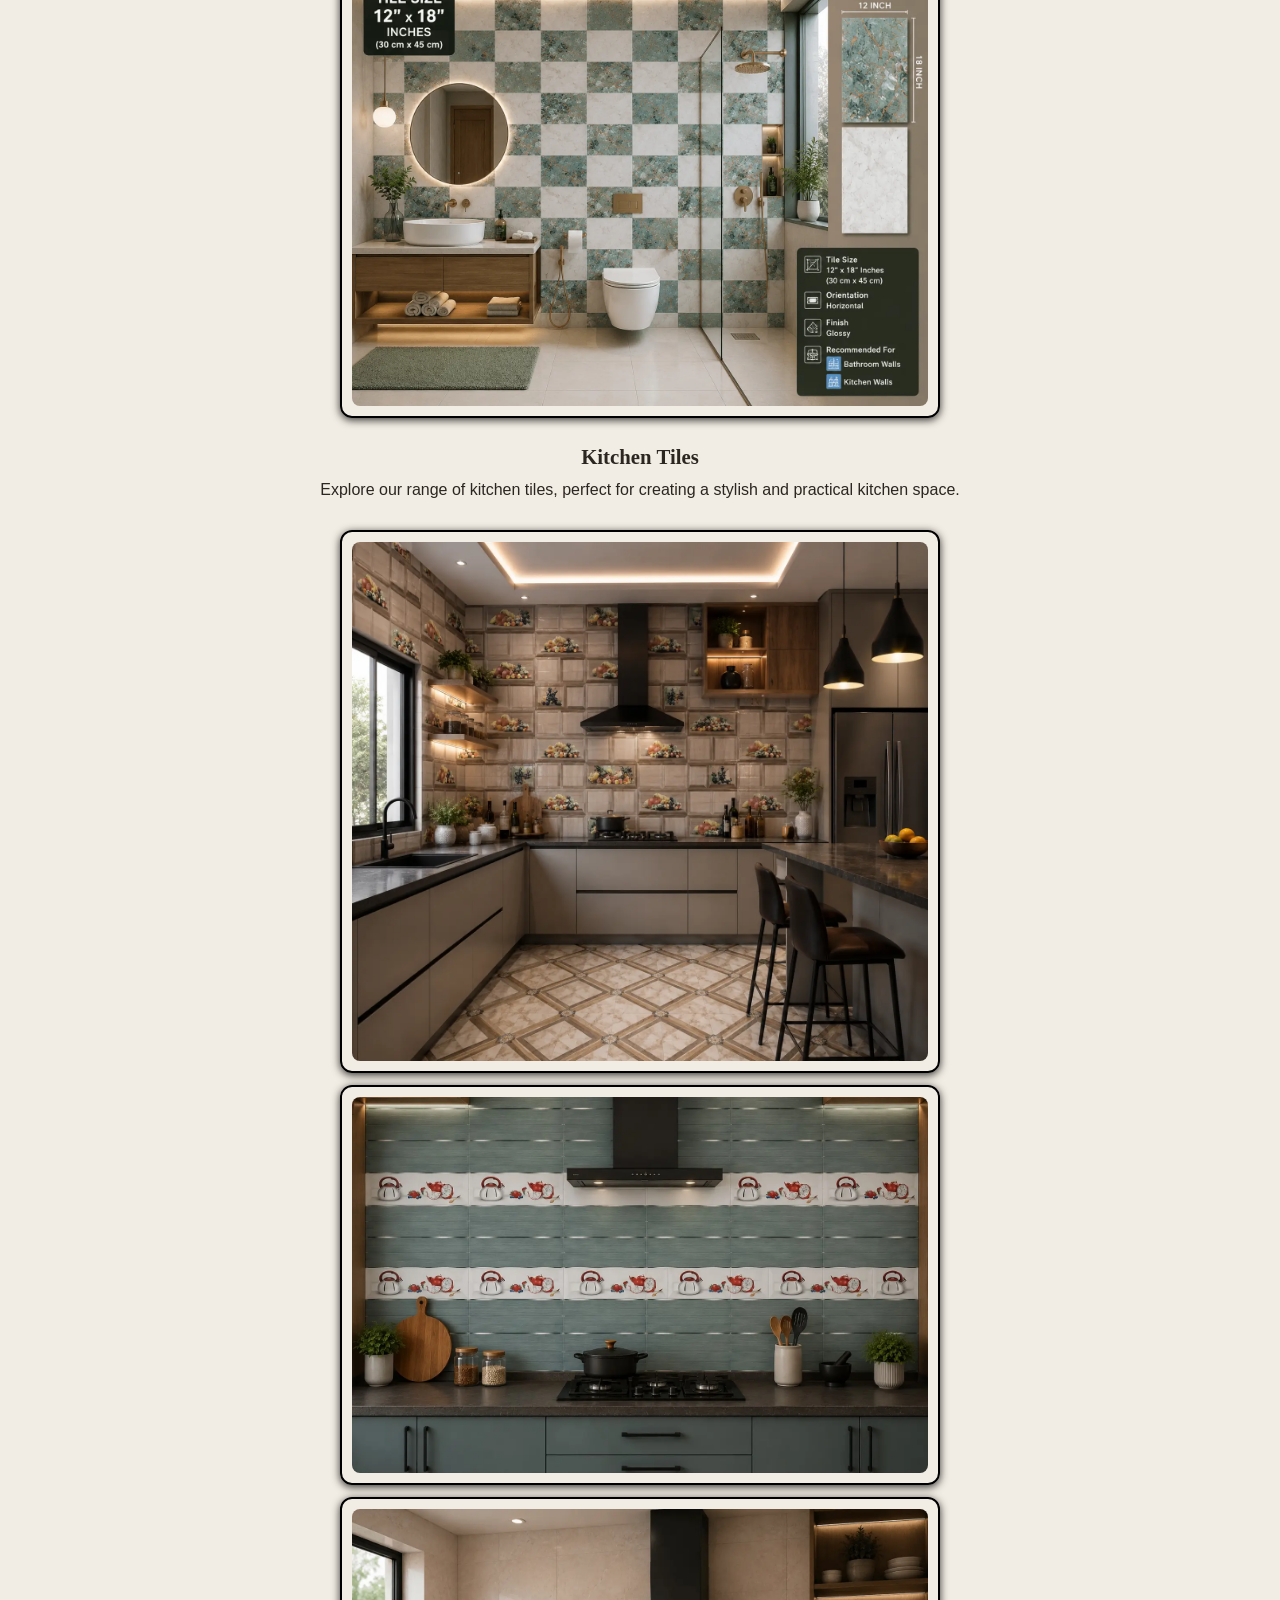
==== commit 09cdf180: "Update tile images and links in index.html" ====
--- a/index.html
+++ b/index.html
@@ -49,8 +49,8 @@
           <p>Discover our featured tiles, trending this season. These designs add a touch of elegance to any space.</p>
 
           <div class="card-holder">
-             <a class="card" href="images/floral-antigreen.webp">
-              <img src="images/floral-antigreen.webp" alt="A colourful flower design for your bathroom"/>
+             <a class="card" href="images/orange-line-balcony.webp">
+              <img src="images/orange-line-balcony.webp" alt="A colourful flower design for your bathroom"/>
             </a>
           </div>
          </section>
@@ -60,8 +60,28 @@
           <p>Discover our collection of front tiles, designed to enhance the beauty and functionality of your front area.</p>
 
           <div class="card-holder">
-            <a class="card" href="images/front-tile.webp">
-              <img src="images/front-tile.webp" alt="Front Tile Design" loading="lazy" />
+            <a class="card" href="images/orange-line-house.webp">
+              <img src="images/orange-line-house.webp" alt="Front Tile Design" loading="lazy" />
+            </a>
+            
+            <a class="card" href="images/orange-line-balcony.webp">
+              <img src="images/orange-line-balcony.webp" alt="Front Tile Design" loading="lazy" />
+            </a>
+
+            <a class="card" href="images/brown-stone-house.webp">
+              <img src="images/brown-stone-house.webp" alt="Front Tile Design" loading="lazy" />
+            </a>
+            
+            <a class="card" href="images/brown-stone-balcony.webp">
+              <img src="images/brown-stone-balcony.webp" alt="Front Tile Design" loading="lazy" />
+            </a>
+            
+            <a class="card" href="images/creame-diamond-house.webp">
+              <img src="images/creame-diamond-house.webp" alt="Front Tile Design" loading="lazy" />
+            </a>
+            
+            <a class="card" href="images/creame-diamond-balcony.webp">
+              <img src="images/creame-diamond-balcony.webp" alt="Front Tile Design" loading="lazy" />
             </a>
           </div>
          </section>
@@ -92,6 +112,18 @@
              <img src="images/allblue-white.webp" alt="beautiful blue and white floor with a classic blue shade check design."/>
            </a>  
 
+           <a class="card" href="images/brown-stone-bathroom.webp">
+             <img src="images/brown-stone-bathroom.webp" alt="beautiful blue and white floor with a classic blue shade check design."/>
+           </a>  
+
+            <a class="card" href="images/creame-diamond.webp">
+             <img src="images/creame-diamond.webp" alt="beautiful blue and white floor with a classic blue shade check design."/>
+           </a>  
+
+            <a class="card" href="images/orange-lines-bathroom.webp">
+             <img src="images/orange-lines-bathroom.webp" alt="beautiful blue and white floor with a classic blue shade check design."/>
+           </a>  
+            
            <a class="card" href="images/blue-white-combo.webp">
              <img src="images/blue-white-combo.webp" alt="A beautiful blue and white combo design for your bathroom."/>
            </a>
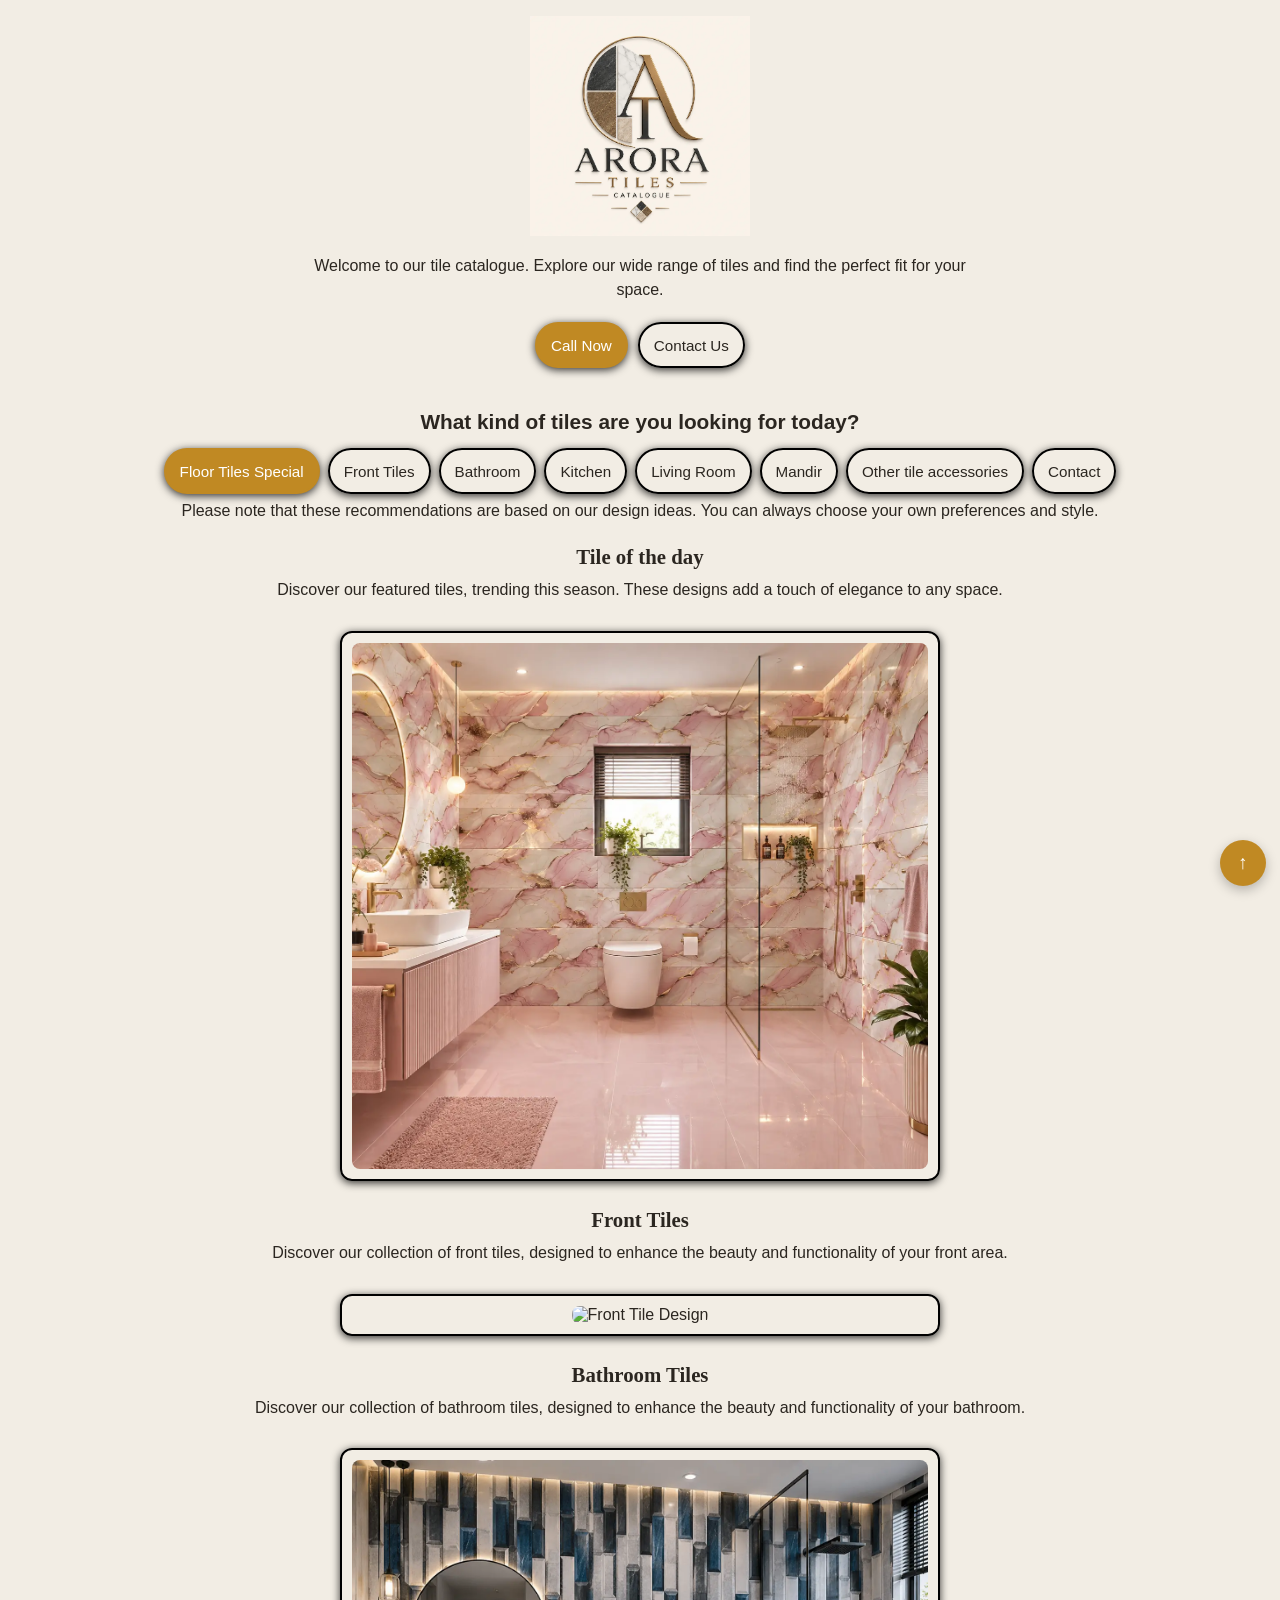
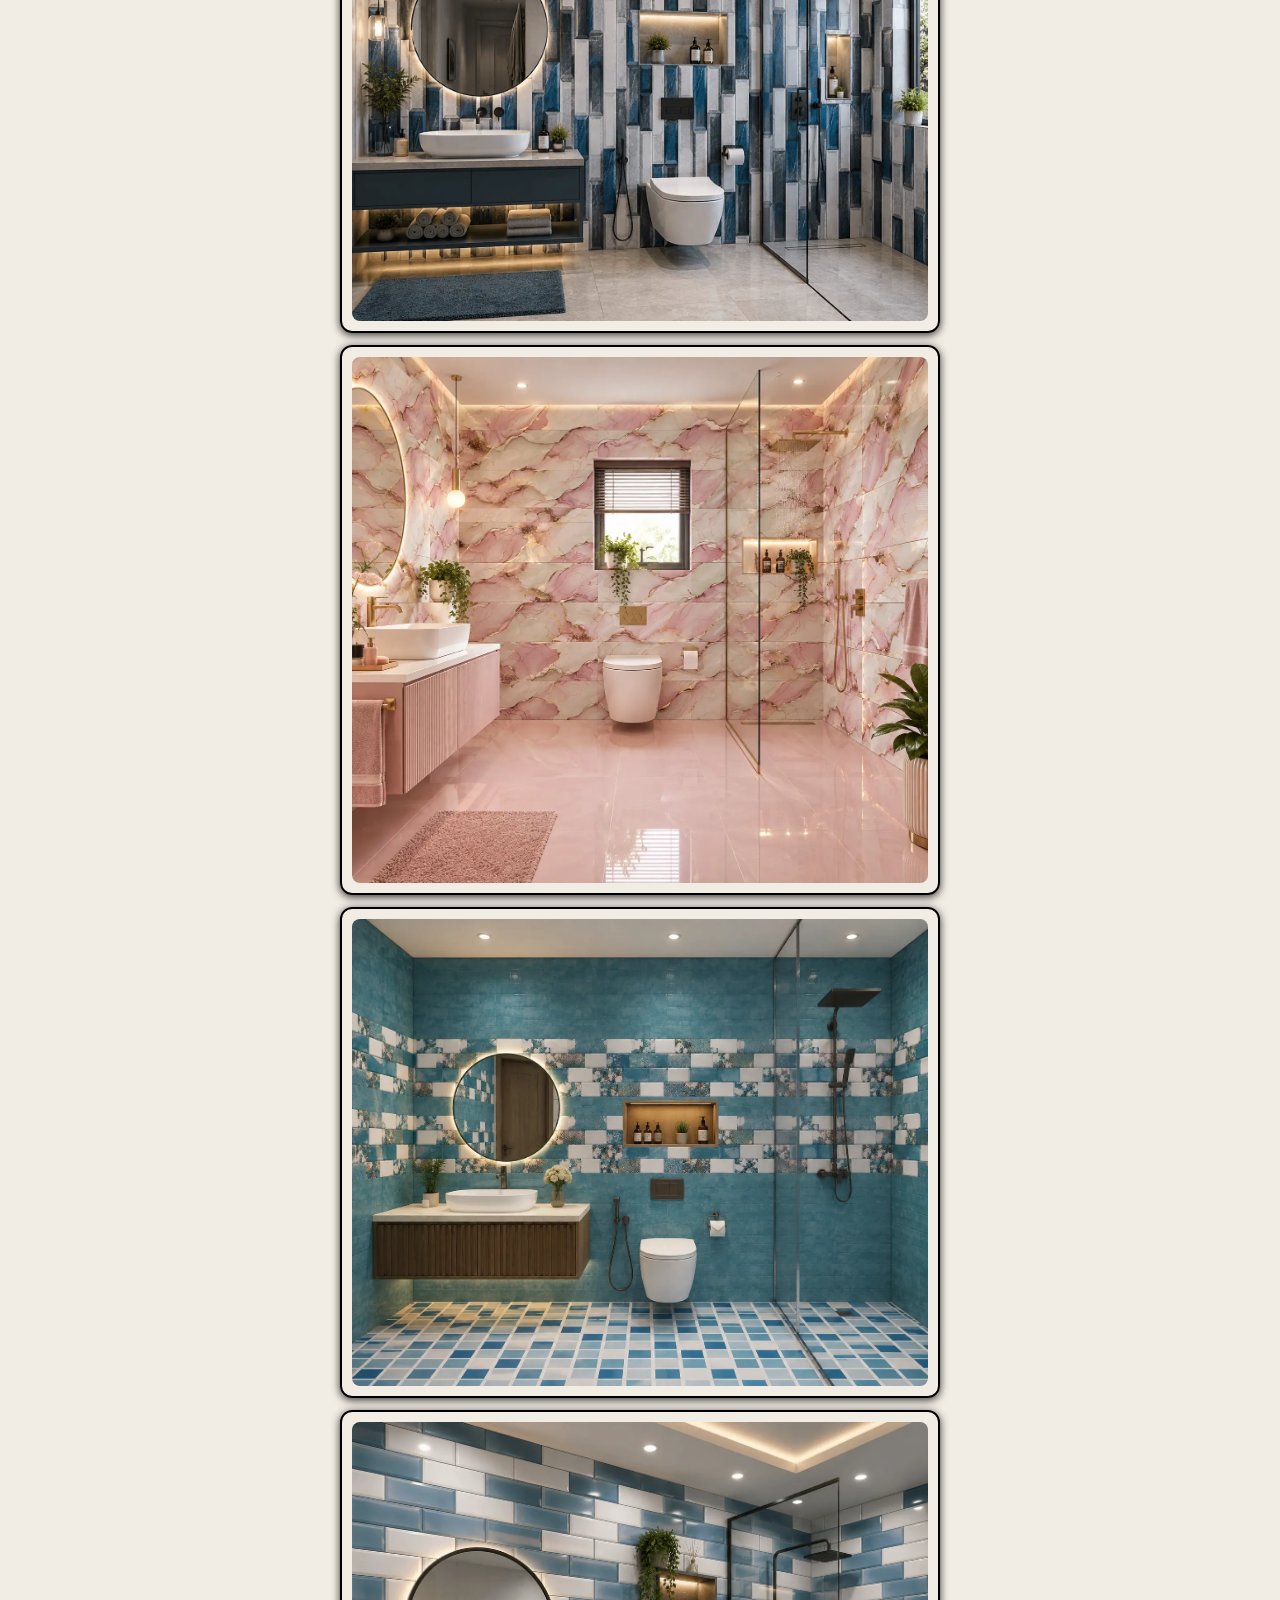
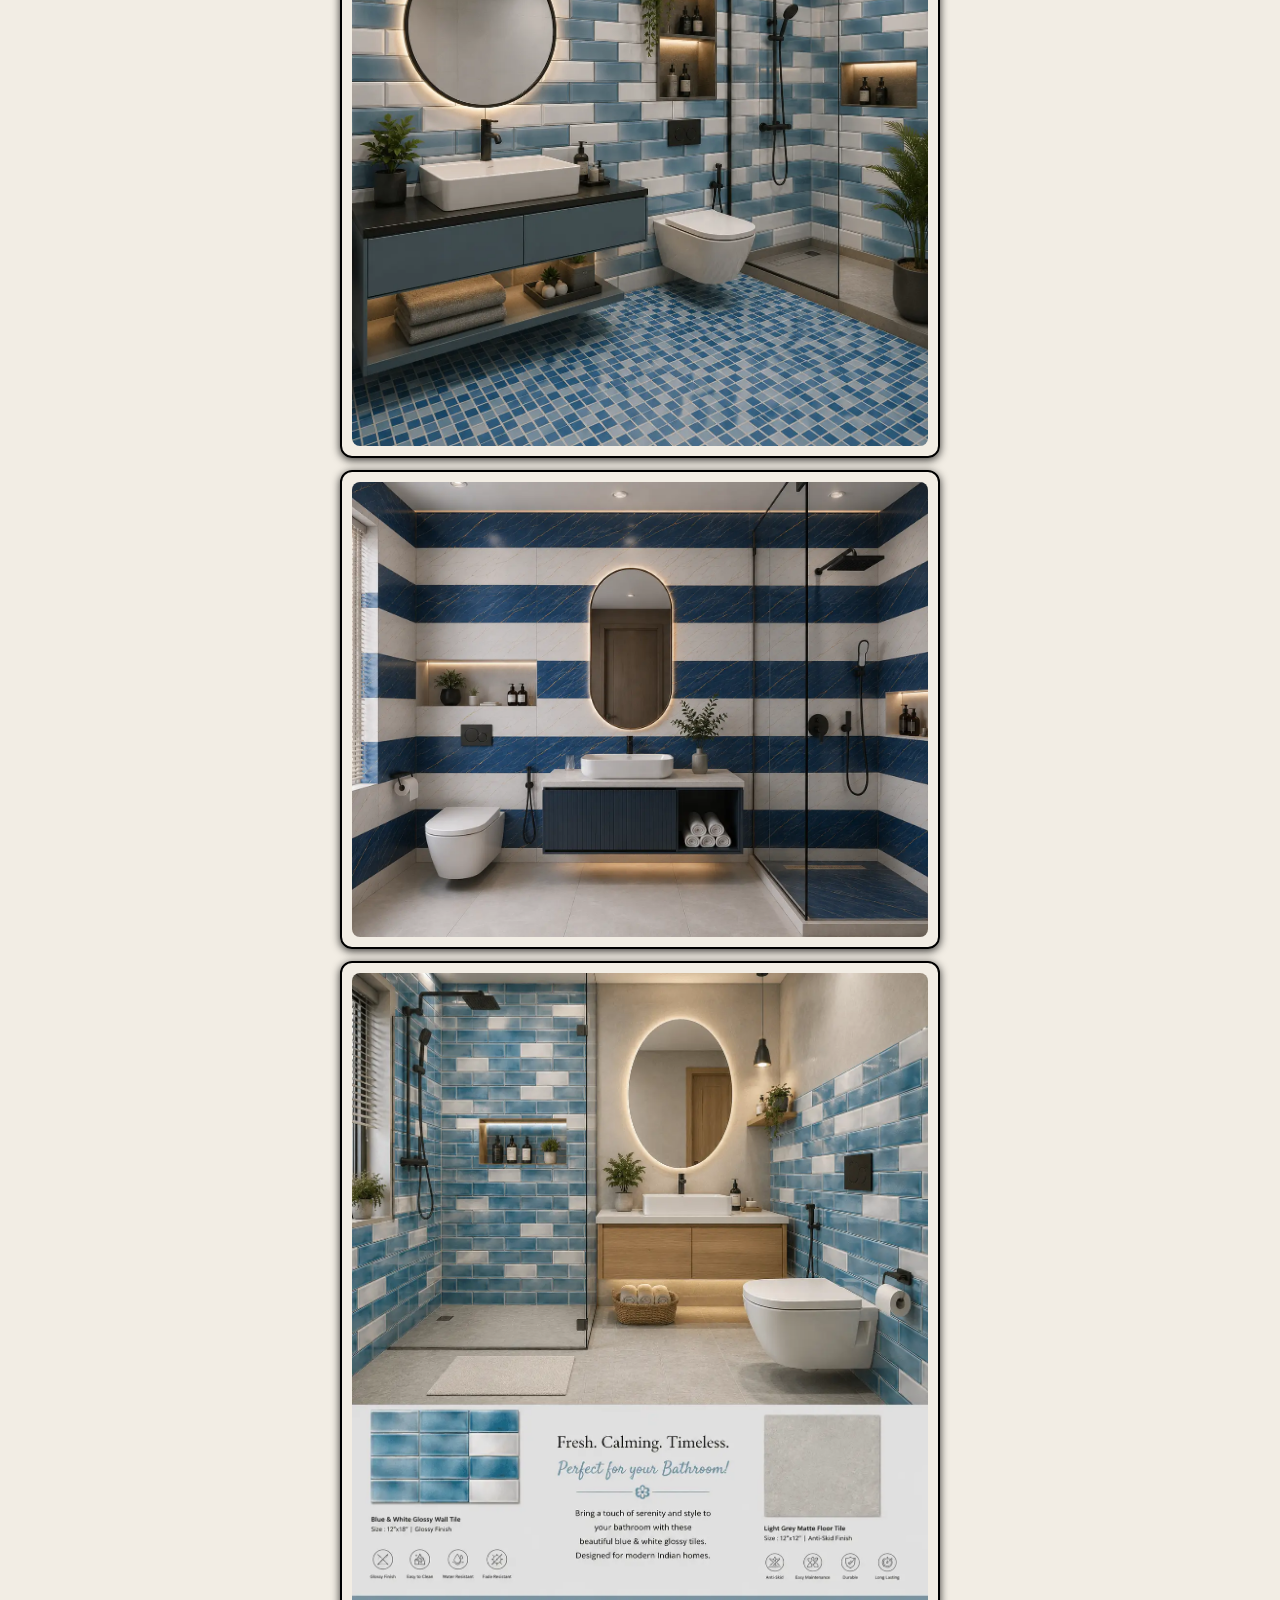
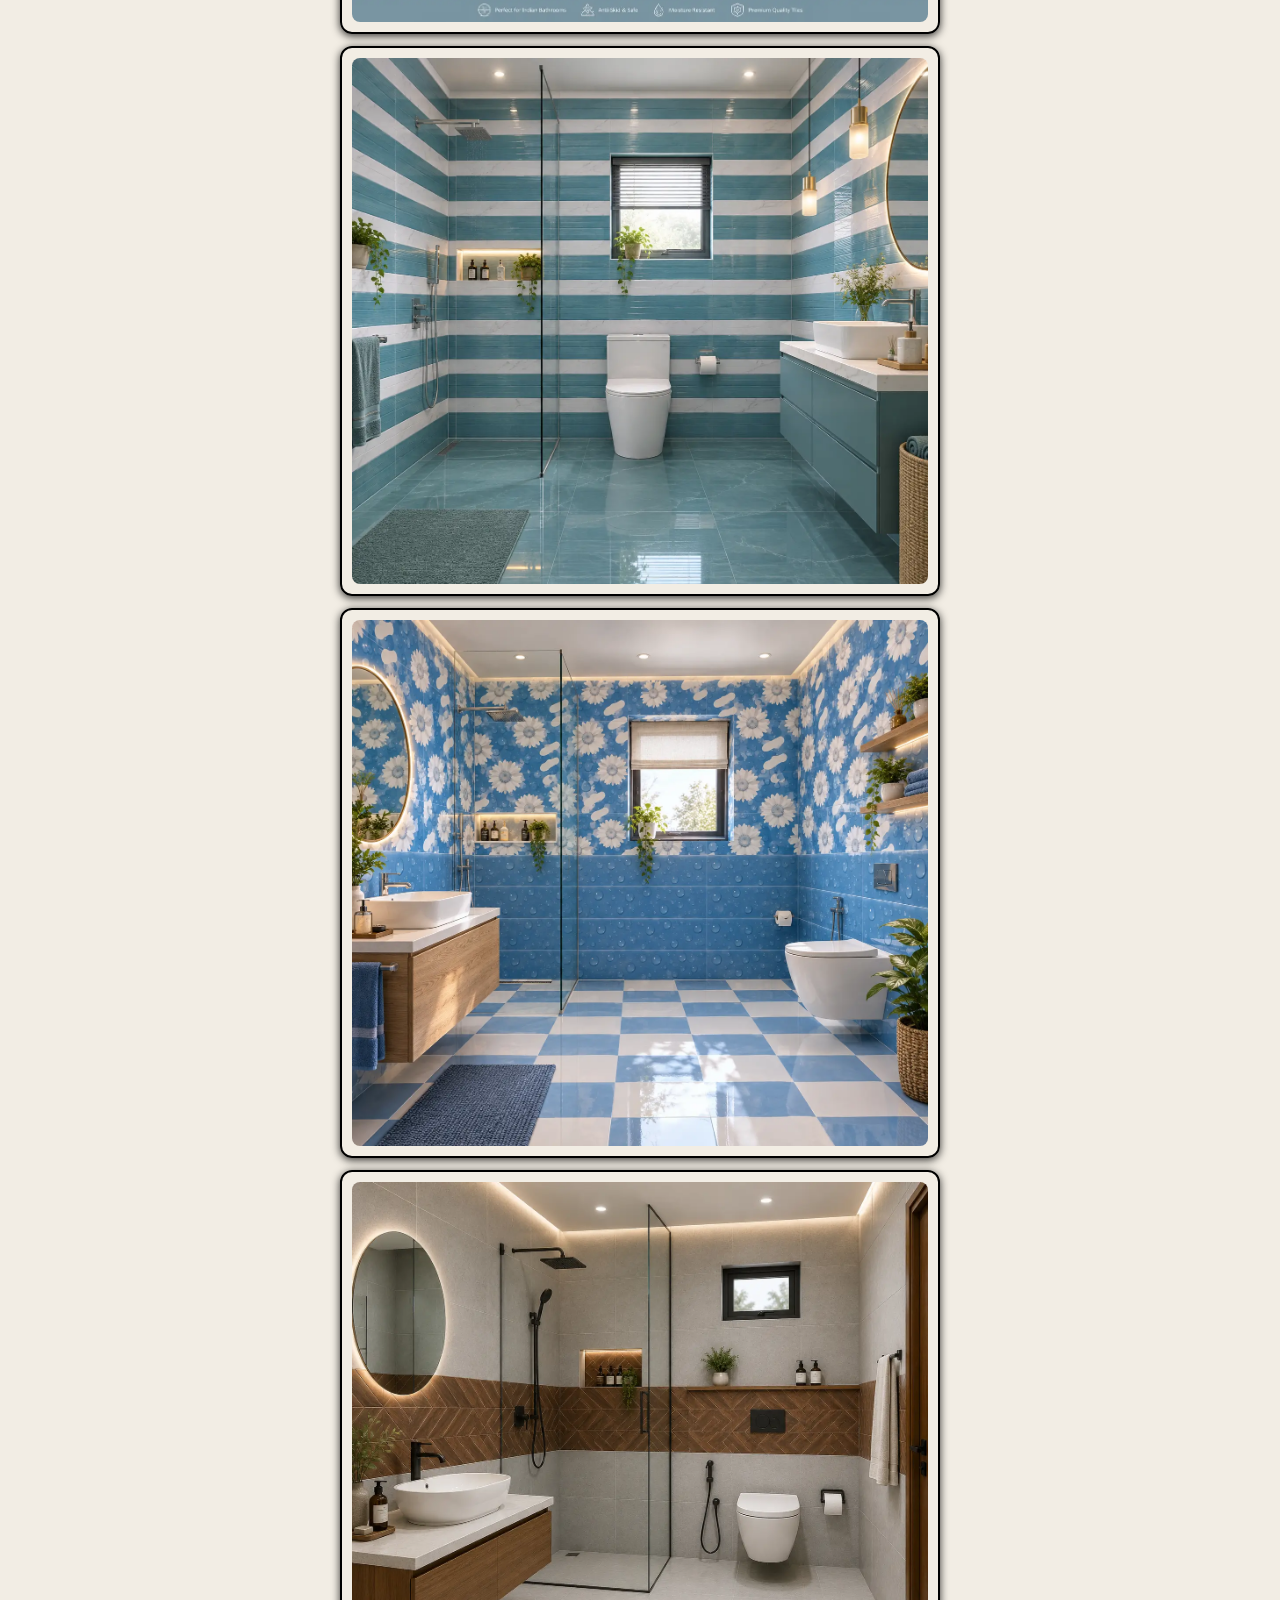
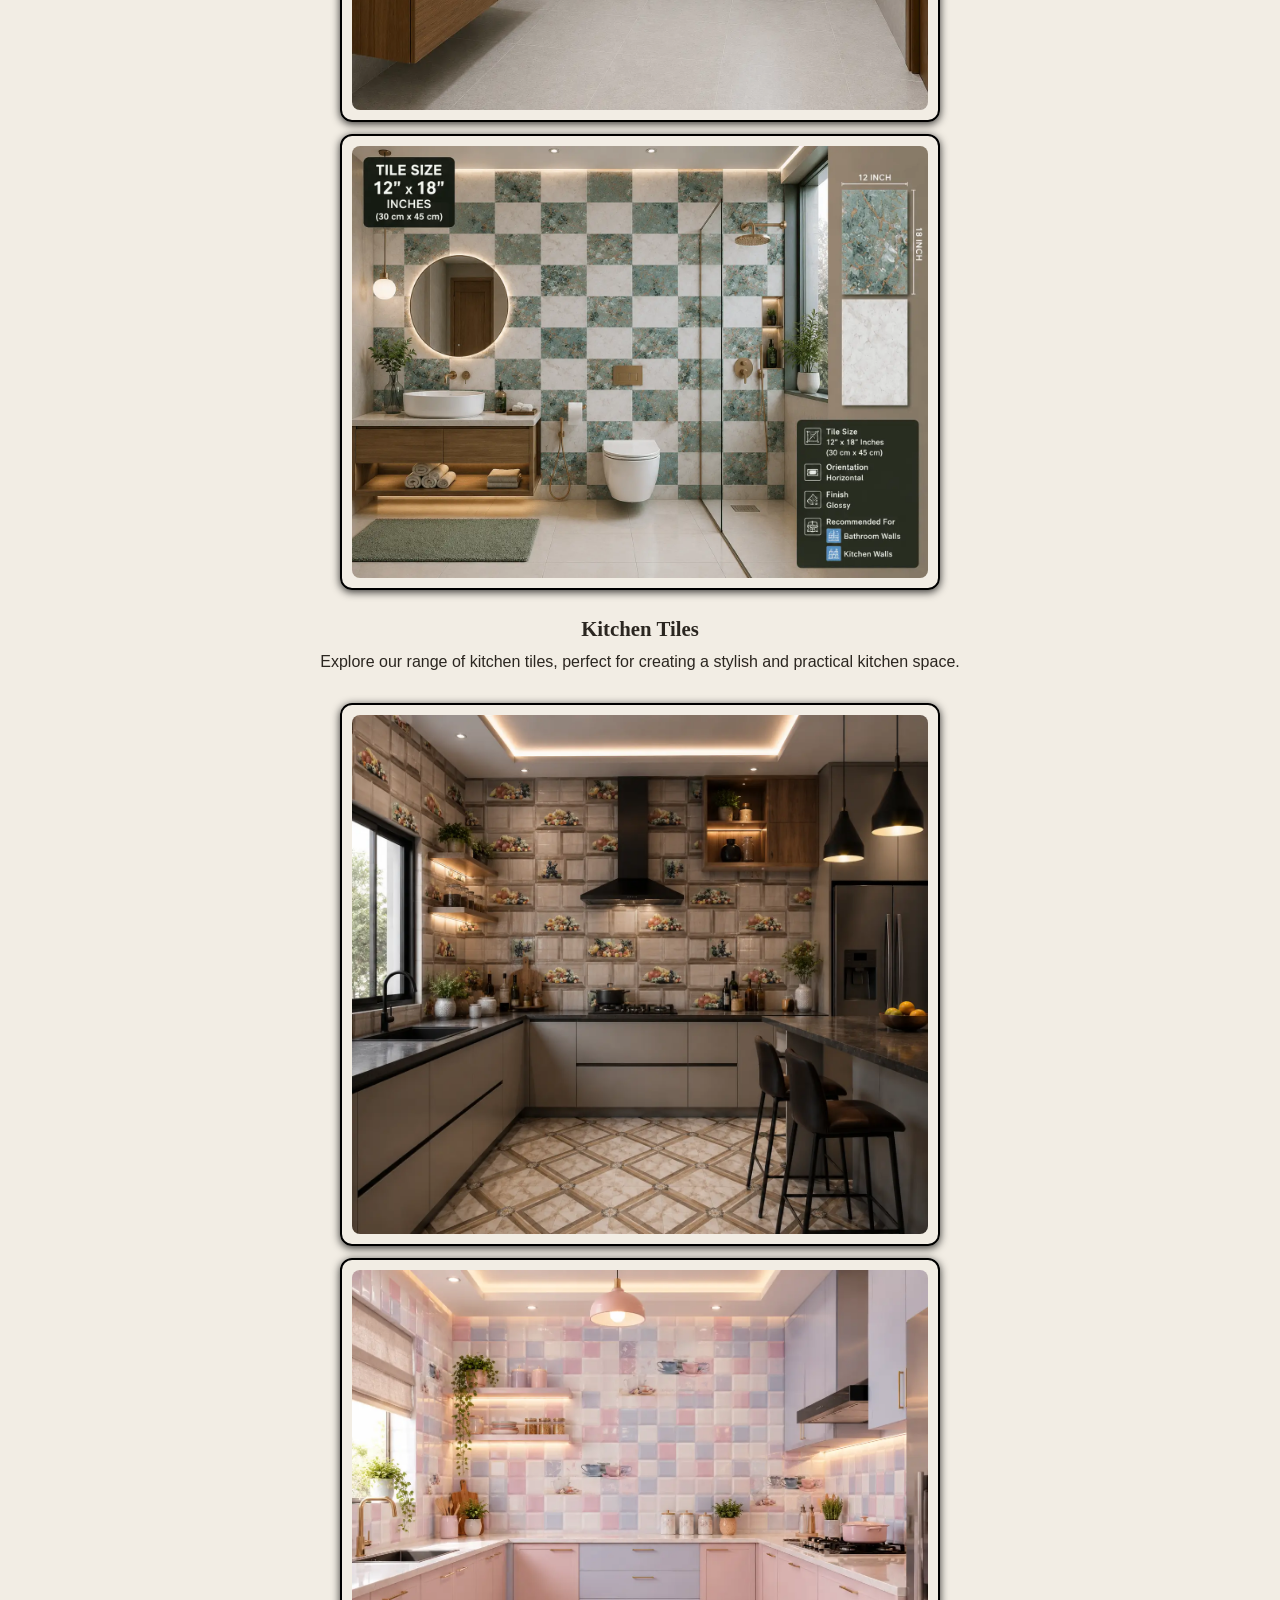
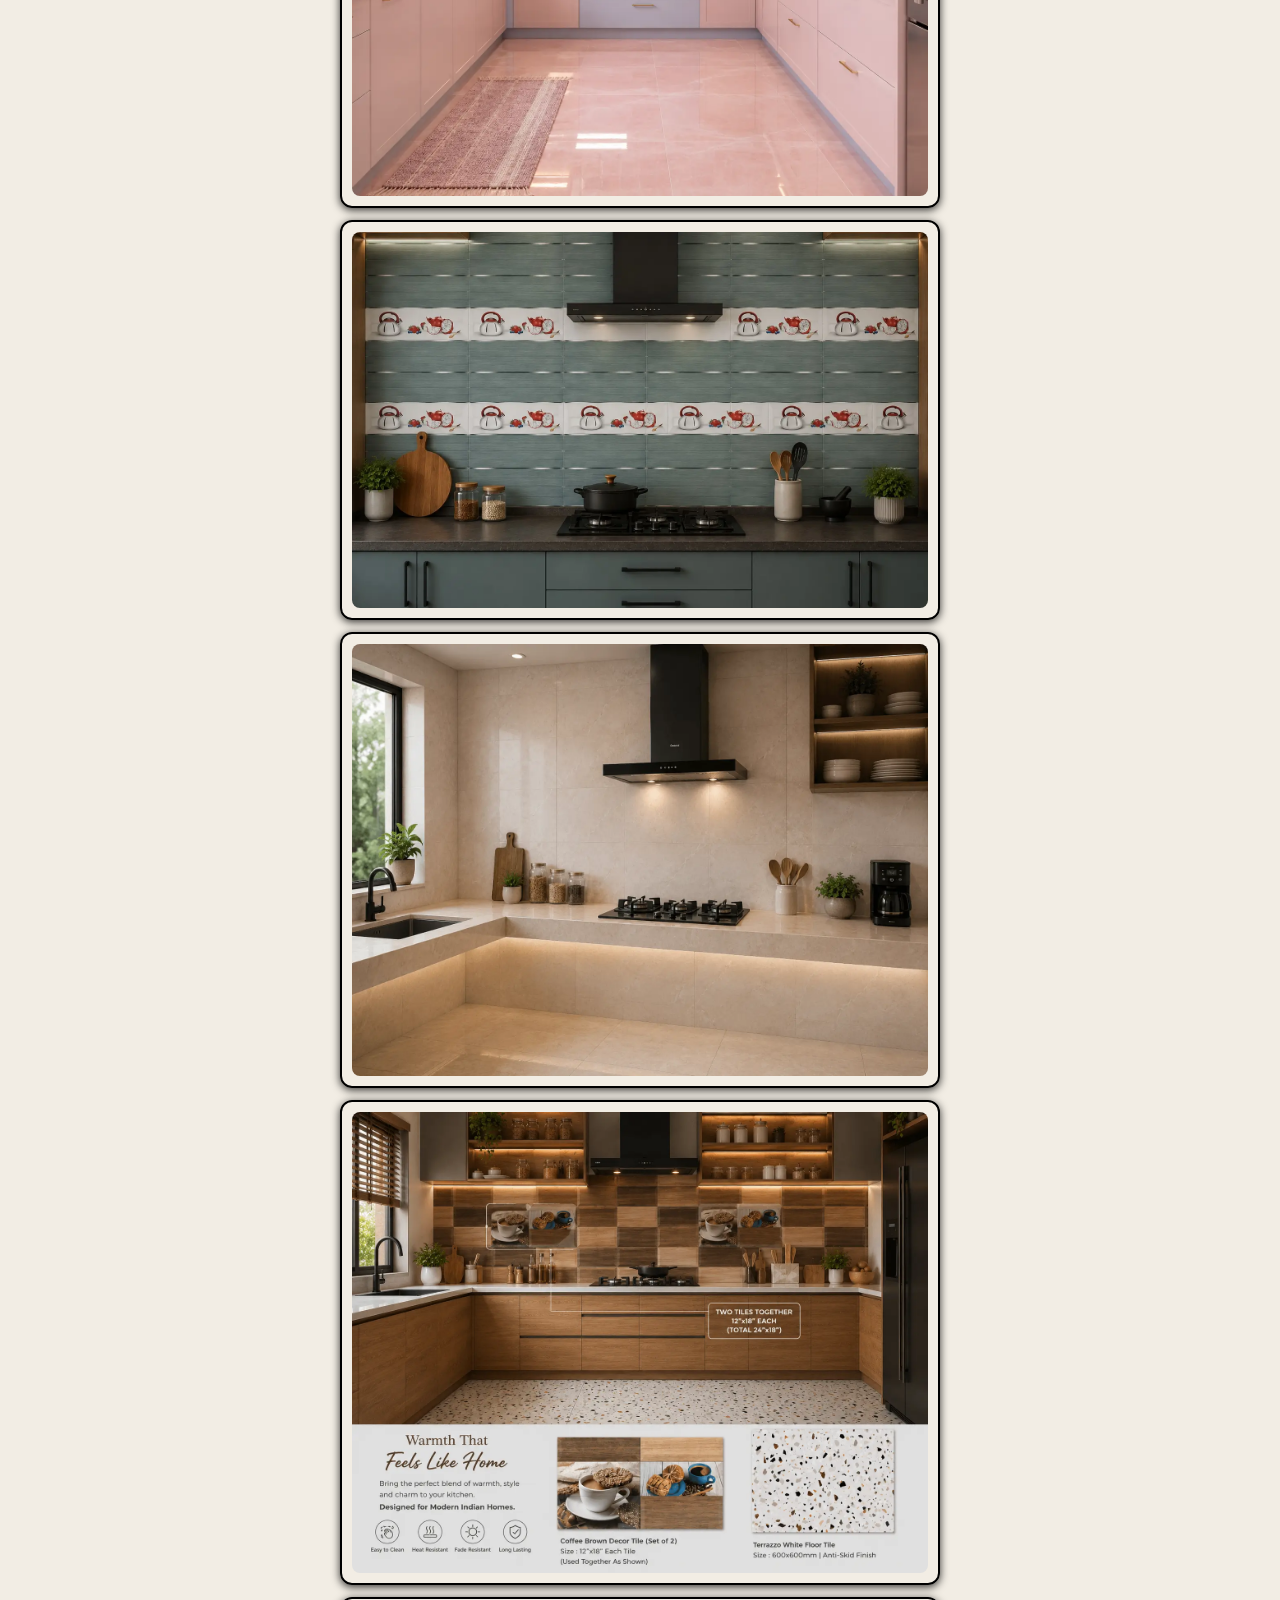
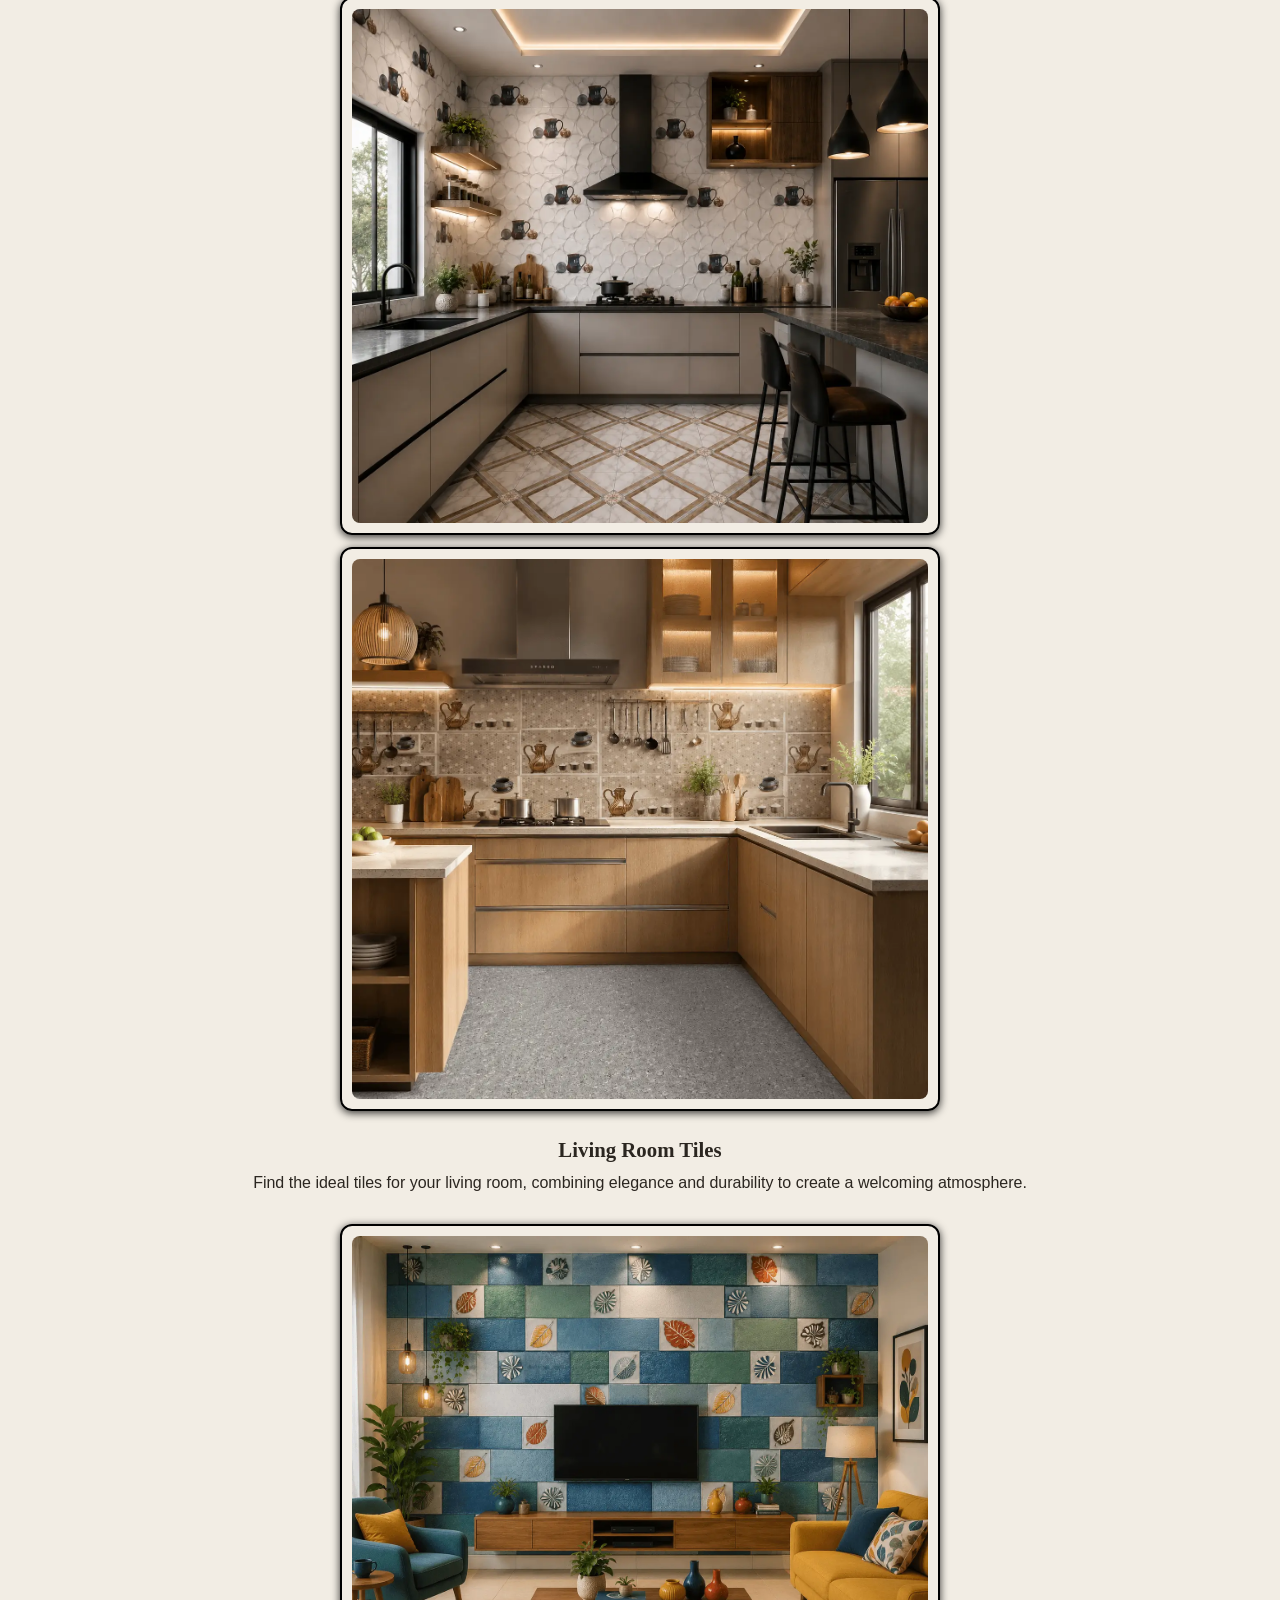
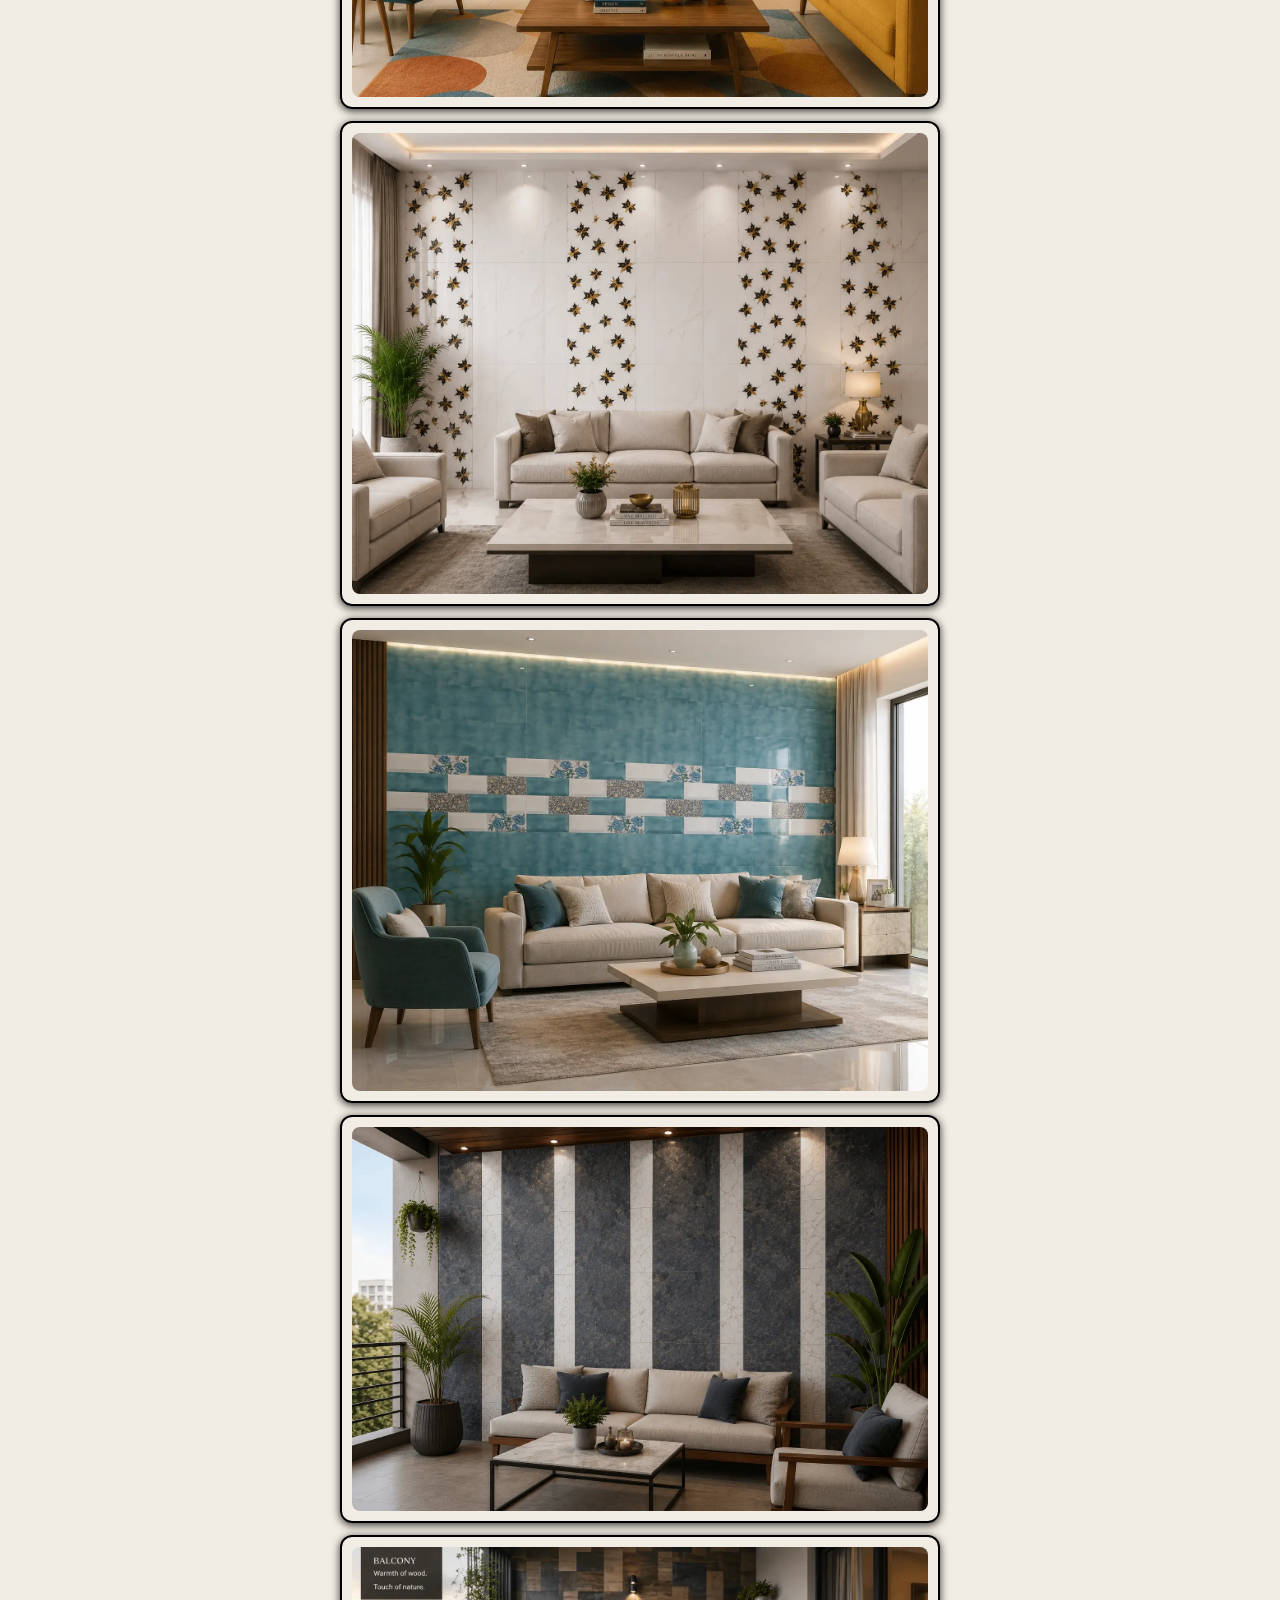
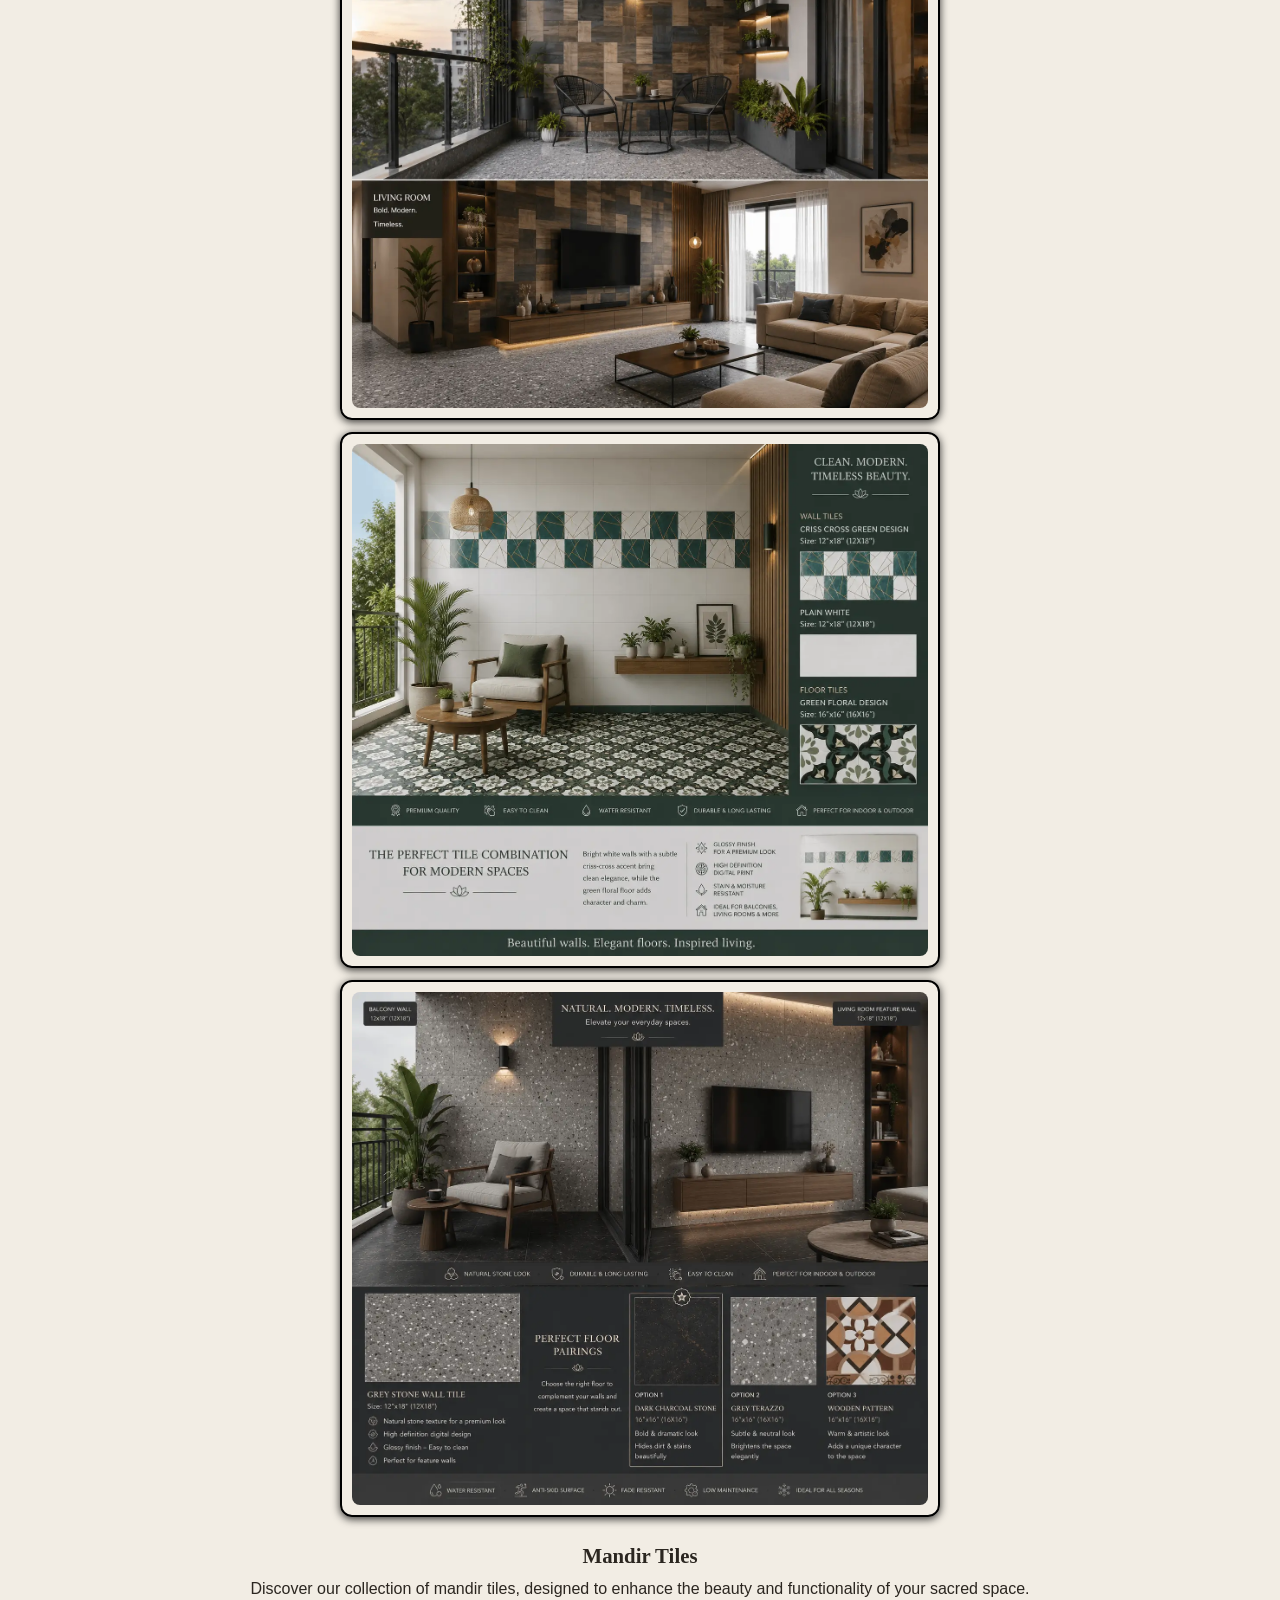
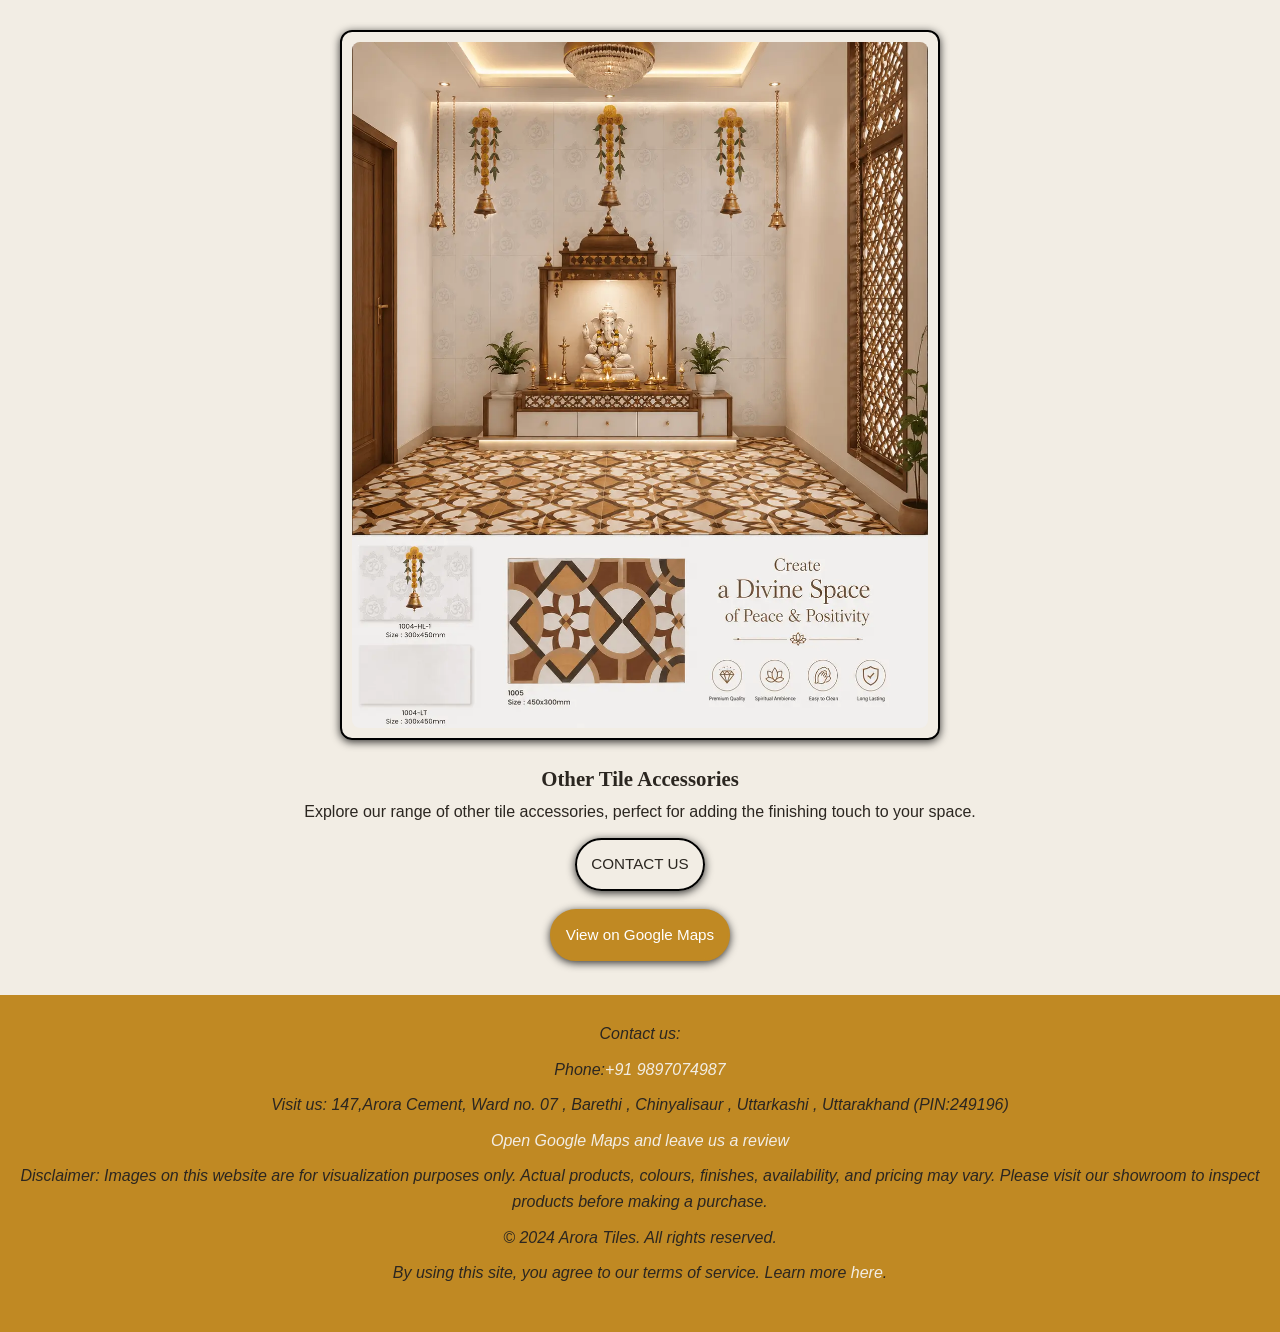
==== commit 292e20d2: "Added new designs and removed old ones" ====
--- a/index.html
+++ b/index.html
@@ -49,8 +49,8 @@
           <p>Discover our featured tiles, trending this season. These designs add a touch of elegance to any space.</p>
 
           <div class="card-holder">
-             <a class="card" href="images/orange-line-balcony.webp">
-              <img src="images/orange-line-balcony.webp" alt="A colourful flower design for your bathroom"/>
+             <a class="card" href="images/pink-bathroom.webp">
+              <img src="images/pink-bathroom.webp" alt="A colourful flower design for your bathroom"/>
             </a>
           </div>
          </section>
@@ -60,28 +60,8 @@
           <p>Discover our collection of front tiles, designed to enhance the beauty and functionality of your front area.</p>
 
           <div class="card-holder">
-            <a class="card" href="images/orange-line-house.webp">
-              <img src="images/orange-line-house.webp" alt="Front Tile Design" loading="lazy" />
-            </a>
-            
-            <a class="card" href="images/orange-line-balcony.webp">
-              <img src="images/orange-line-balcony.webp" alt="Front Tile Design" loading="lazy" />
-            </a>
-
-            <a class="card" href="images/brown-stone-house.webp">
-              <img src="images/brown-stone-house.webp" alt="Front Tile Design" loading="lazy" />
-            </a>
-            
-            <a class="card" href="images/brown-stone-balcony.webp">
-              <img src="images/brown-stone-balcony.webp" alt="Front Tile Design" loading="lazy" />
-            </a>
-            
-            <a class="card" href="images/creame-diamond-house.webp">
-              <img src="images/creame-diamond-house.webp" alt="Front Tile Design" loading="lazy" />
-            </a>
-            
-            <a class="card" href="images/creame-diamond-balcony.webp">
-              <img src="images/creame-diamond-balcony.webp" alt="Front Tile Design" loading="lazy" />
+            <a class="card" href="images/front-tile.webp">
+              <img src="images/front-tile.webp" alt="Front Tile Design" loading="lazy" />
             </a>
           </div>
          </section>
@@ -100,11 +80,15 @@
             <img src="images/3D-blue.webp" alt="3D Blue Tile" loading="lazy" />
            </a>
 
+           <a class="card" href="images/pink-bathroom.webp">
+            <img src="images/pink-bathroom.webp" alt="3D Blue Tile" loading="lazy" />
+           </a>
+
            <a class="card" href="images/Blue-green-bathroom-design-blue-check-floor.webp"> 
             <img src="images/Blue-green-bathroom-design-blue-check-floor.webp" alt="Blue Green Tile with check blue on the floor " loading="lazy" />
            </a>
          
-           <a class="card" href="images/floral-antigreen.webp">
+           <a class="card old" href="images/floral-antigreen.webp">
             <img src="images/floral-antigreen.webp" alt="Flowers with an antigreen floor"/>
            </a>
           
@@ -112,18 +96,6 @@
              <img src="images/allblue-white.webp" alt="beautiful blue and white floor with a classic blue shade check design."/>
            </a>  
 
-           <a class="card" href="images/brown-stone-bathroom.webp">
-             <img src="images/brown-stone-bathroom.webp" alt="beautiful blue and white floor with a classic blue shade check design."/>
-           </a>  
-
-            <a class="card" href="images/creame-diamond.webp">
-             <img src="images/creame-diamond.webp" alt="beautiful blue and white floor with a classic blue shade check design."/>
-           </a>  
-
-            <a class="card" href="images/orange-lines-bathroom.webp">
-             <img src="images/orange-lines-bathroom.webp" alt="beautiful blue and white floor with a classic blue shade check design."/>
-           </a>  
-            
            <a class="card" href="images/blue-white-combo.webp">
              <img src="images/blue-white-combo.webp" alt="A beautiful blue and white combo design for your bathroom."/>
            </a>
@@ -148,7 +120,7 @@
             <img src="images/purple-flower-combo.webp" alt="Purple Flower Combo Tile" loading="lazy" />
            </a>
            
-           <a class="card" href="images/hybrid-green.webp">
+           <a class="card old" href="images/hybrid-green.webp">
             <img src="images/hybrid-green.webp" alt="greystone with a charcoal floor design" loading="lazy"/>
            </a>
 
@@ -168,7 +140,7 @@
             <img src="images/brown-cream-mix.webp" alt="greystone with a charcoal floor design" loading="lazy"/>
            </a>
 
-            <a class="card" href="images/grey-stone-lines.webp">
+            <a class="card old" href="images/grey-stone-lines.webp">
             <img src="images/grey-stone-lines.webp" alt="greystone with a charcoal floor design" loading="lazy"/>
            </a>
 
@@ -192,7 +164,11 @@
            <a class="card" href="images/fruits-brown-kitchen.webp"> 
             <img src="images/fruits-brown-kitchen.webp" alt="fruits brown kitchen Tile" loading="lazy" />
            </a>
-            
+           
+           <a class="card" href="images/pink-kitchen.webp">
+            <img src="images/pink-kitchen.webp" alt="3D Blue Tile" loading="lazy" />
+           </a>
+
            <a class="card old" href="images/kitchen-green-lava.webp">
             <img src="images/kitchen-green-lava.webp" alt="A beautiful green kitchen wall with a "/>
            </a>
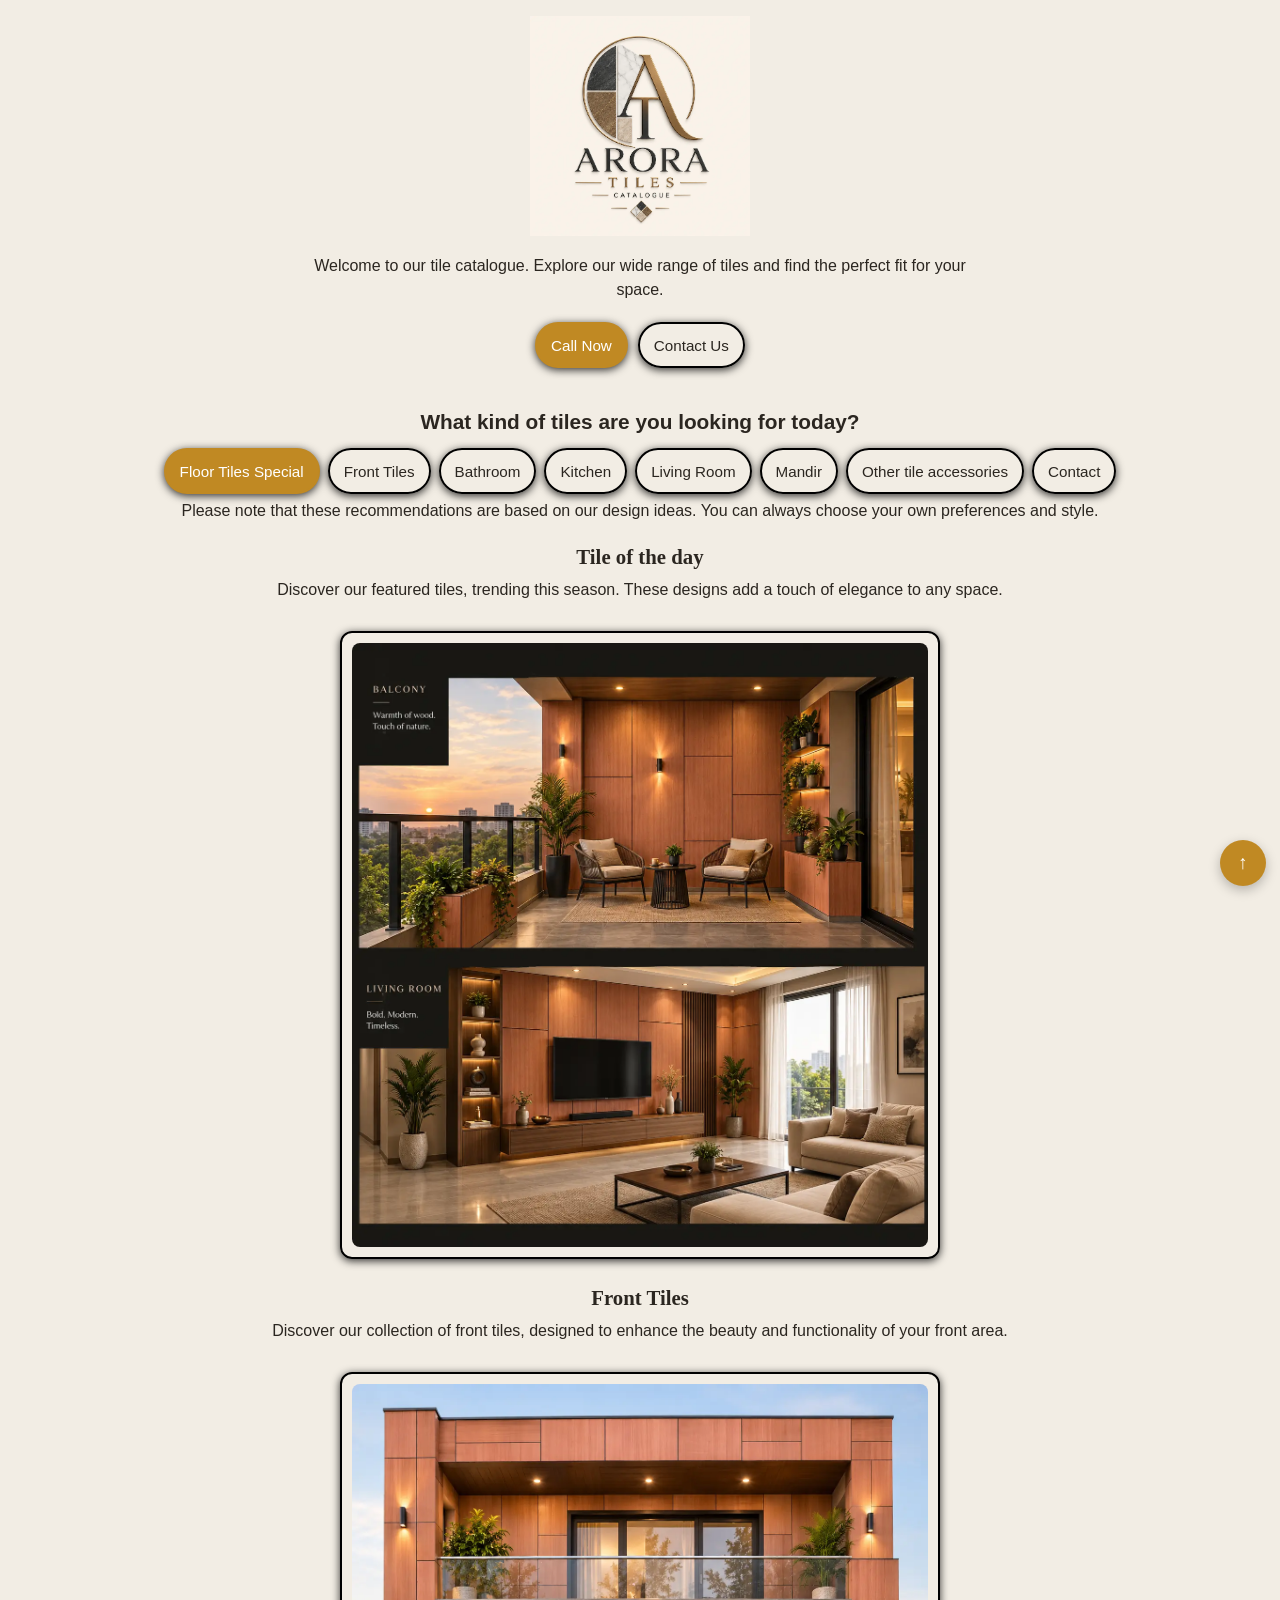
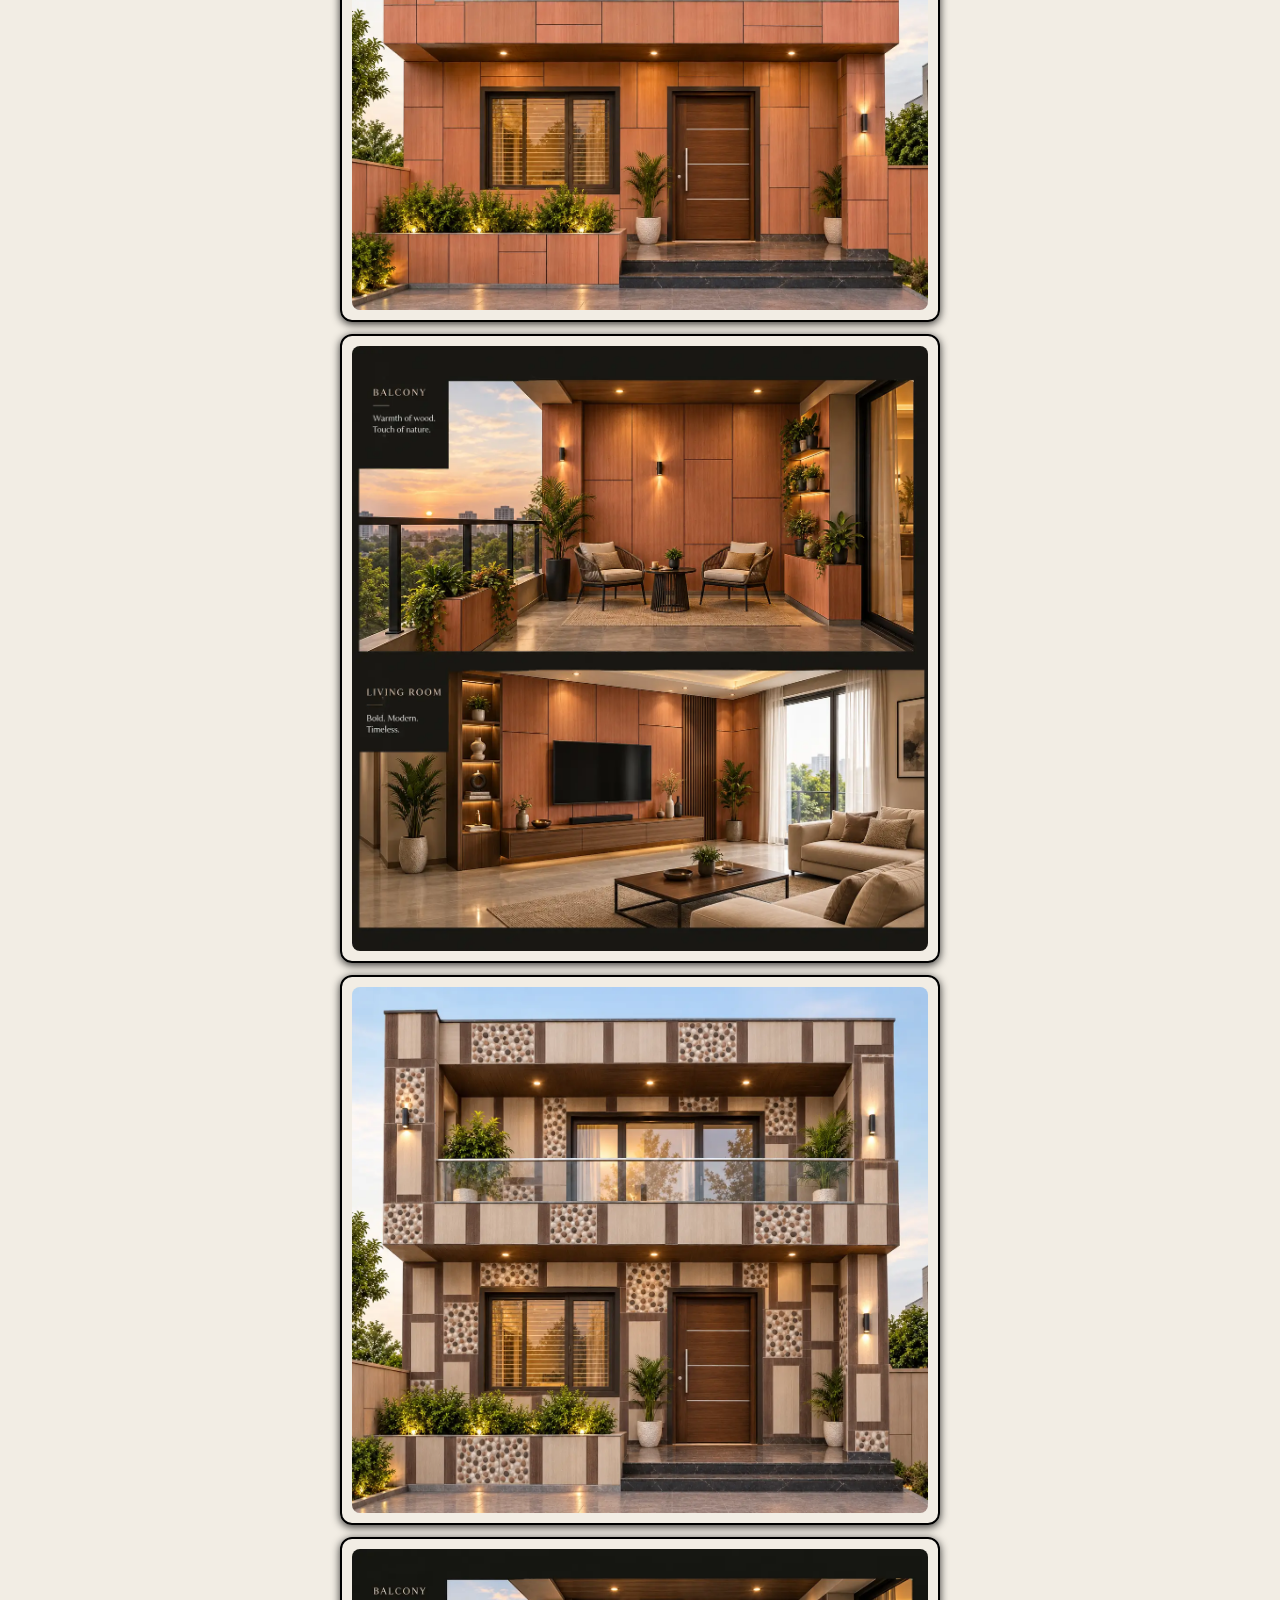
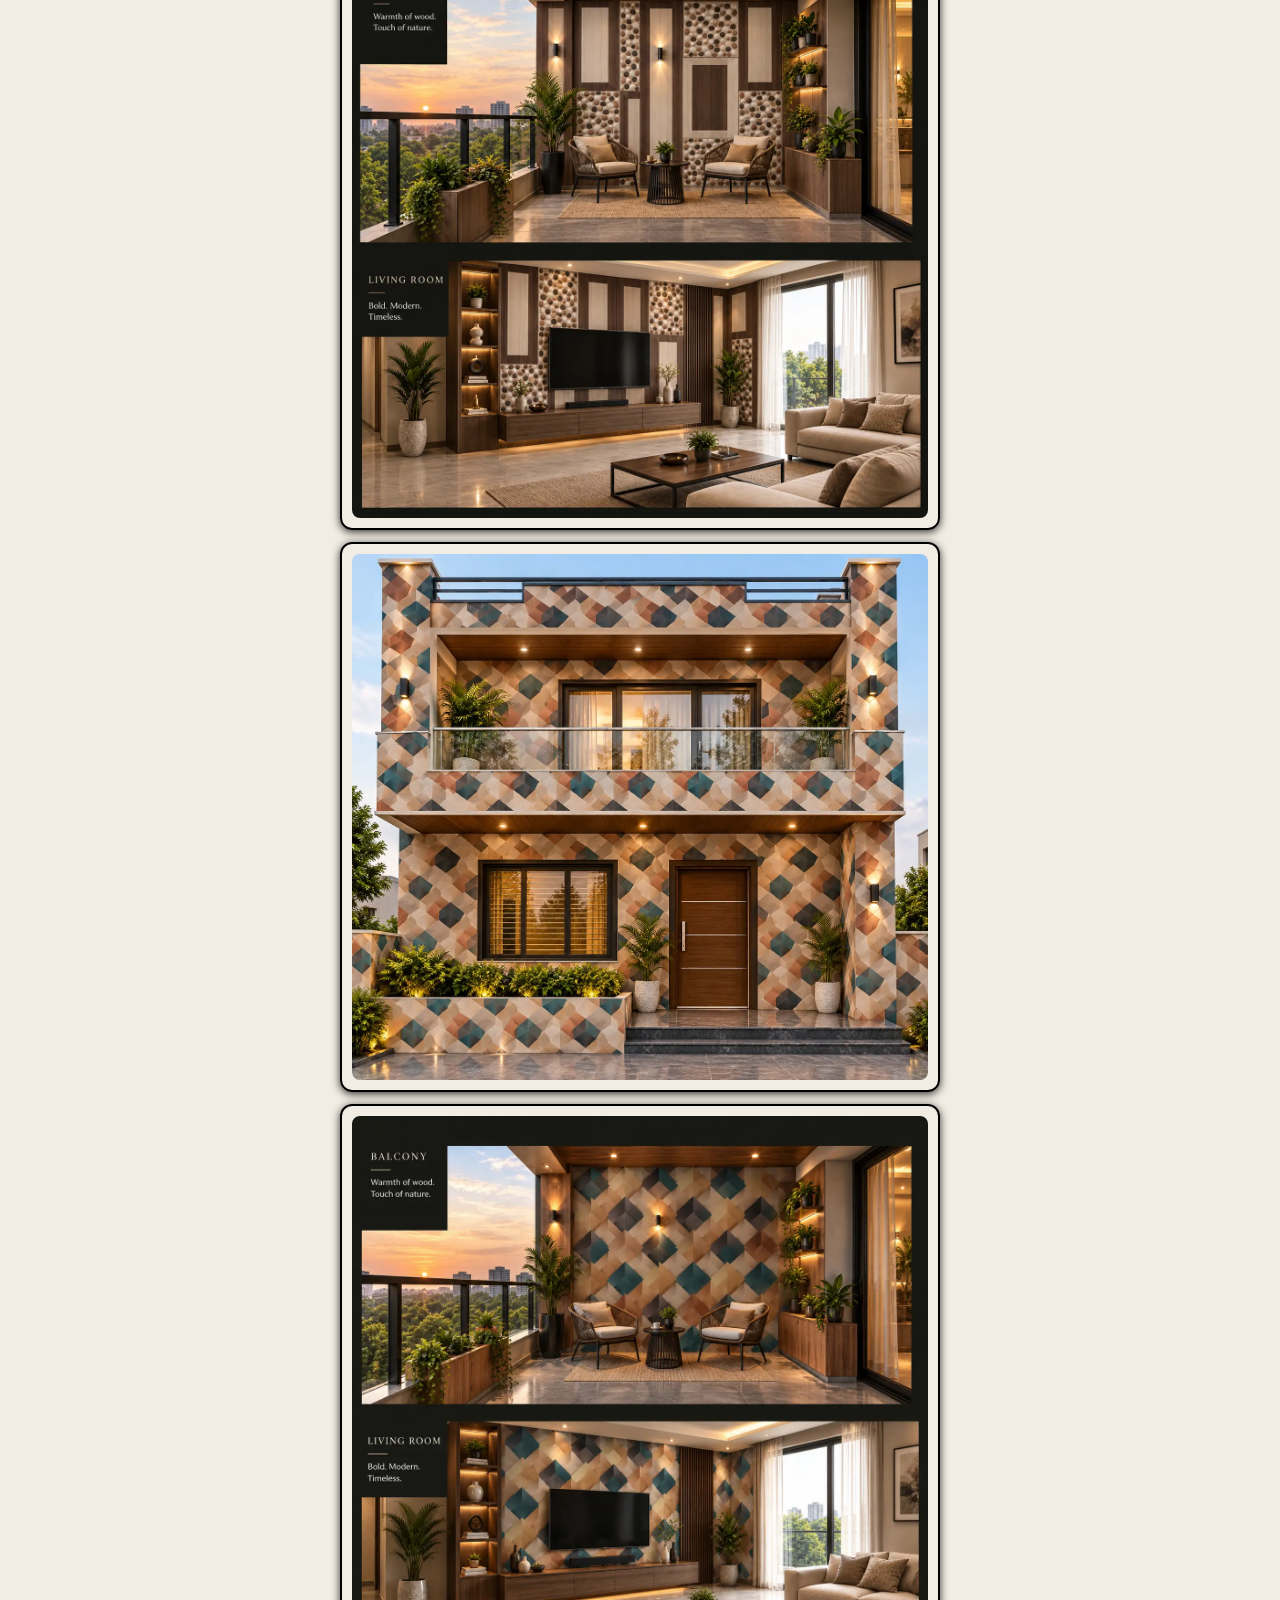
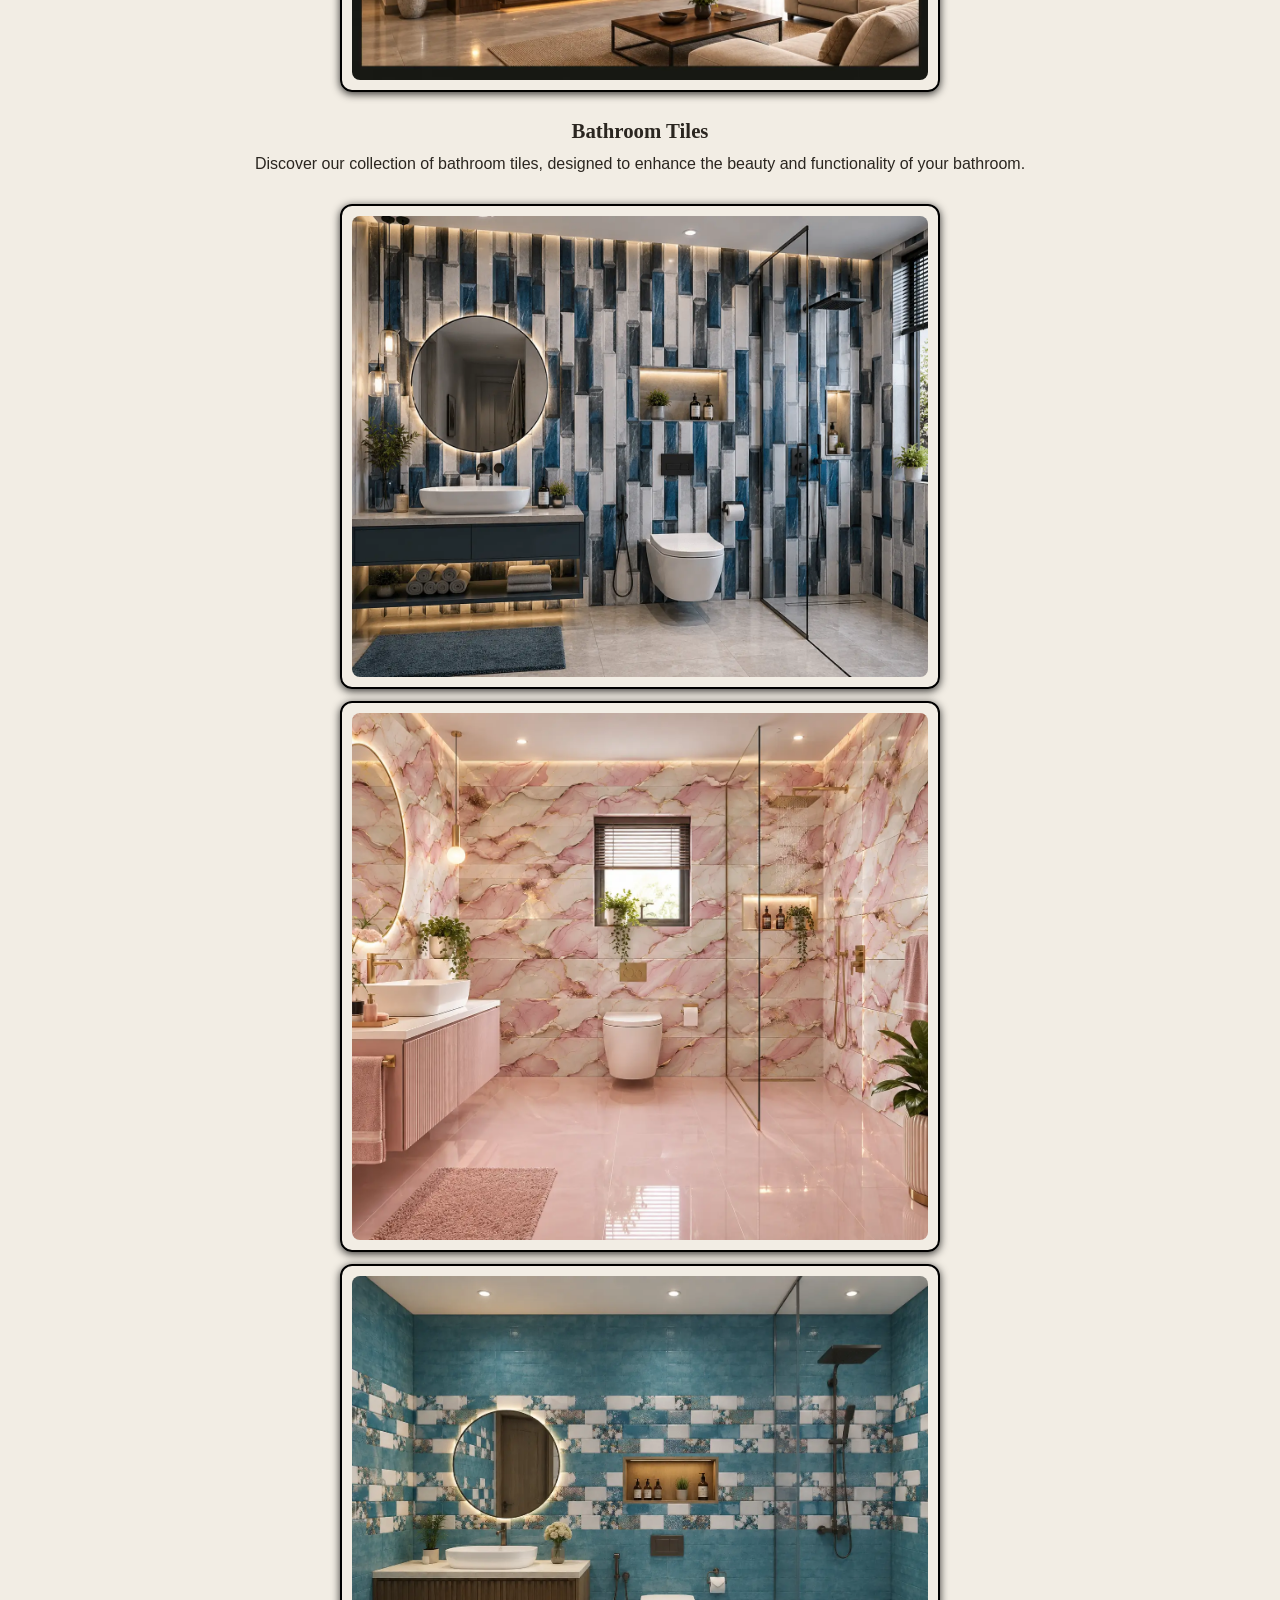
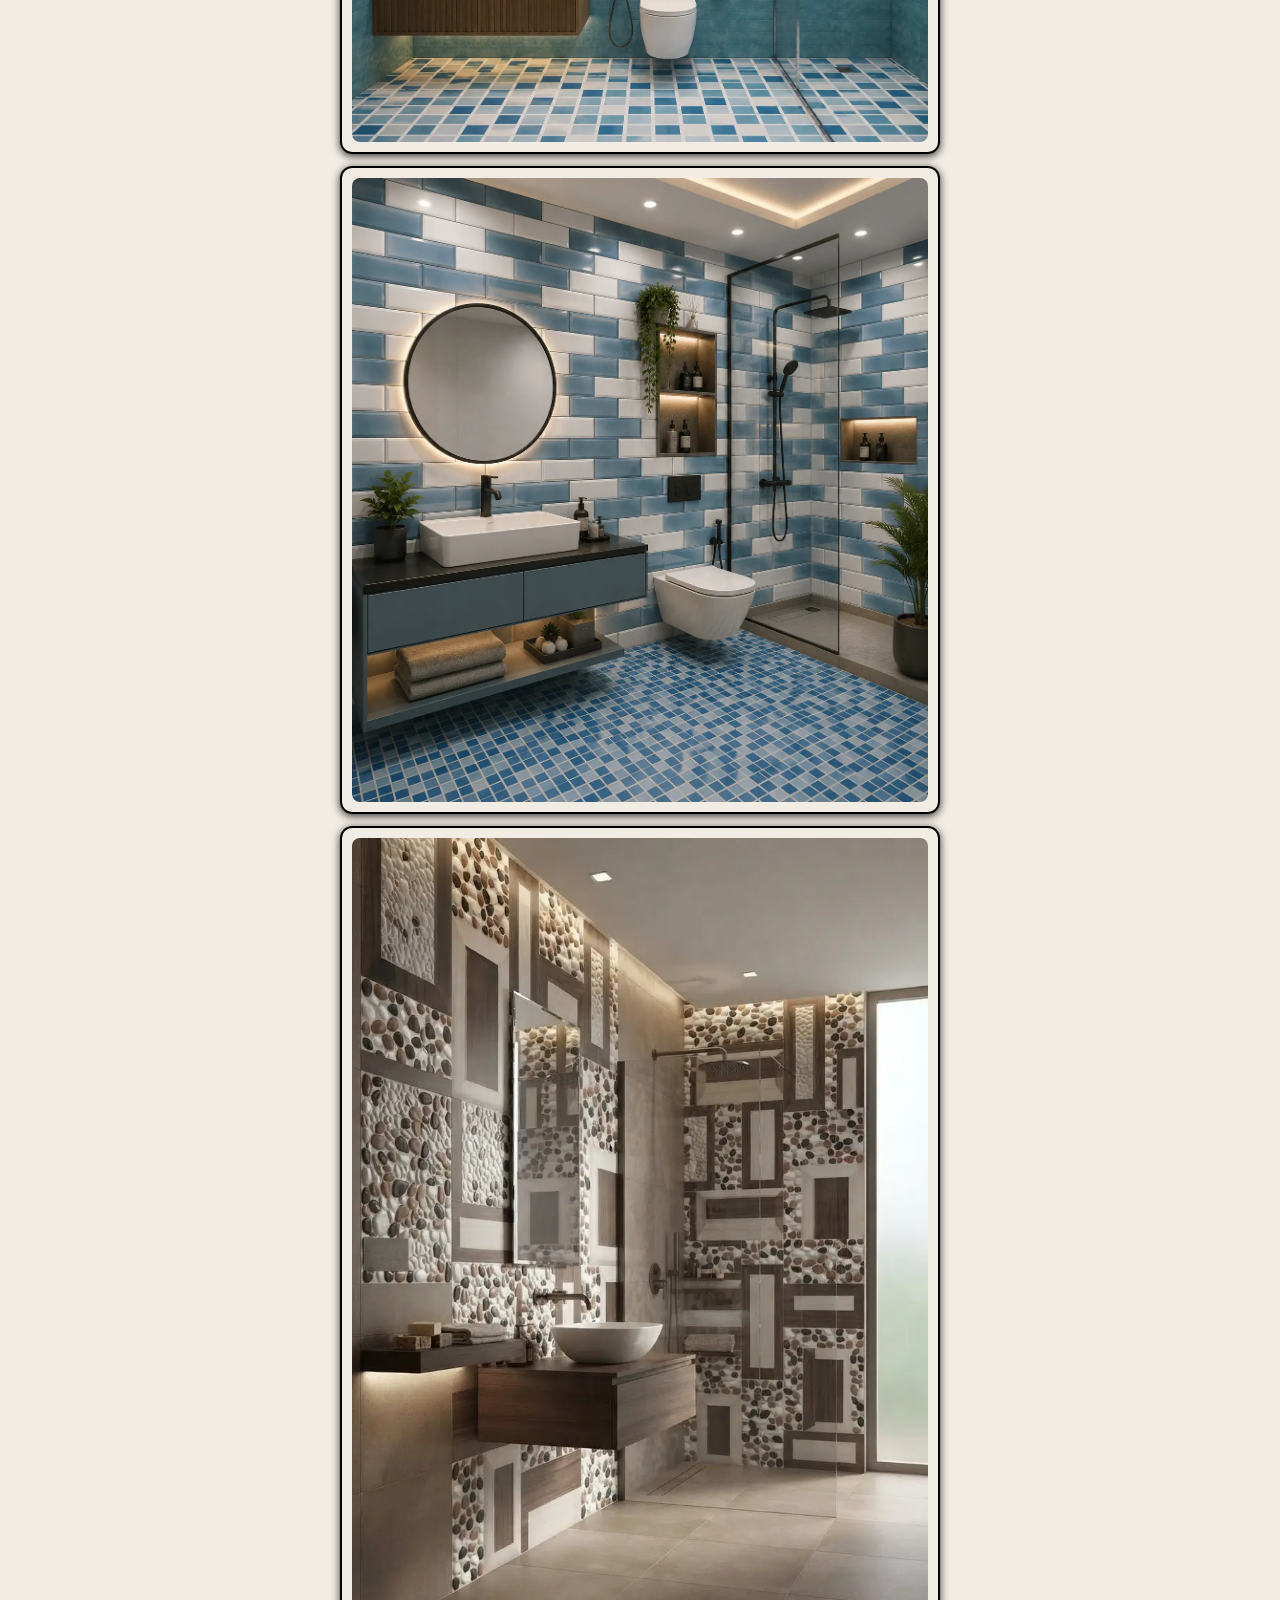
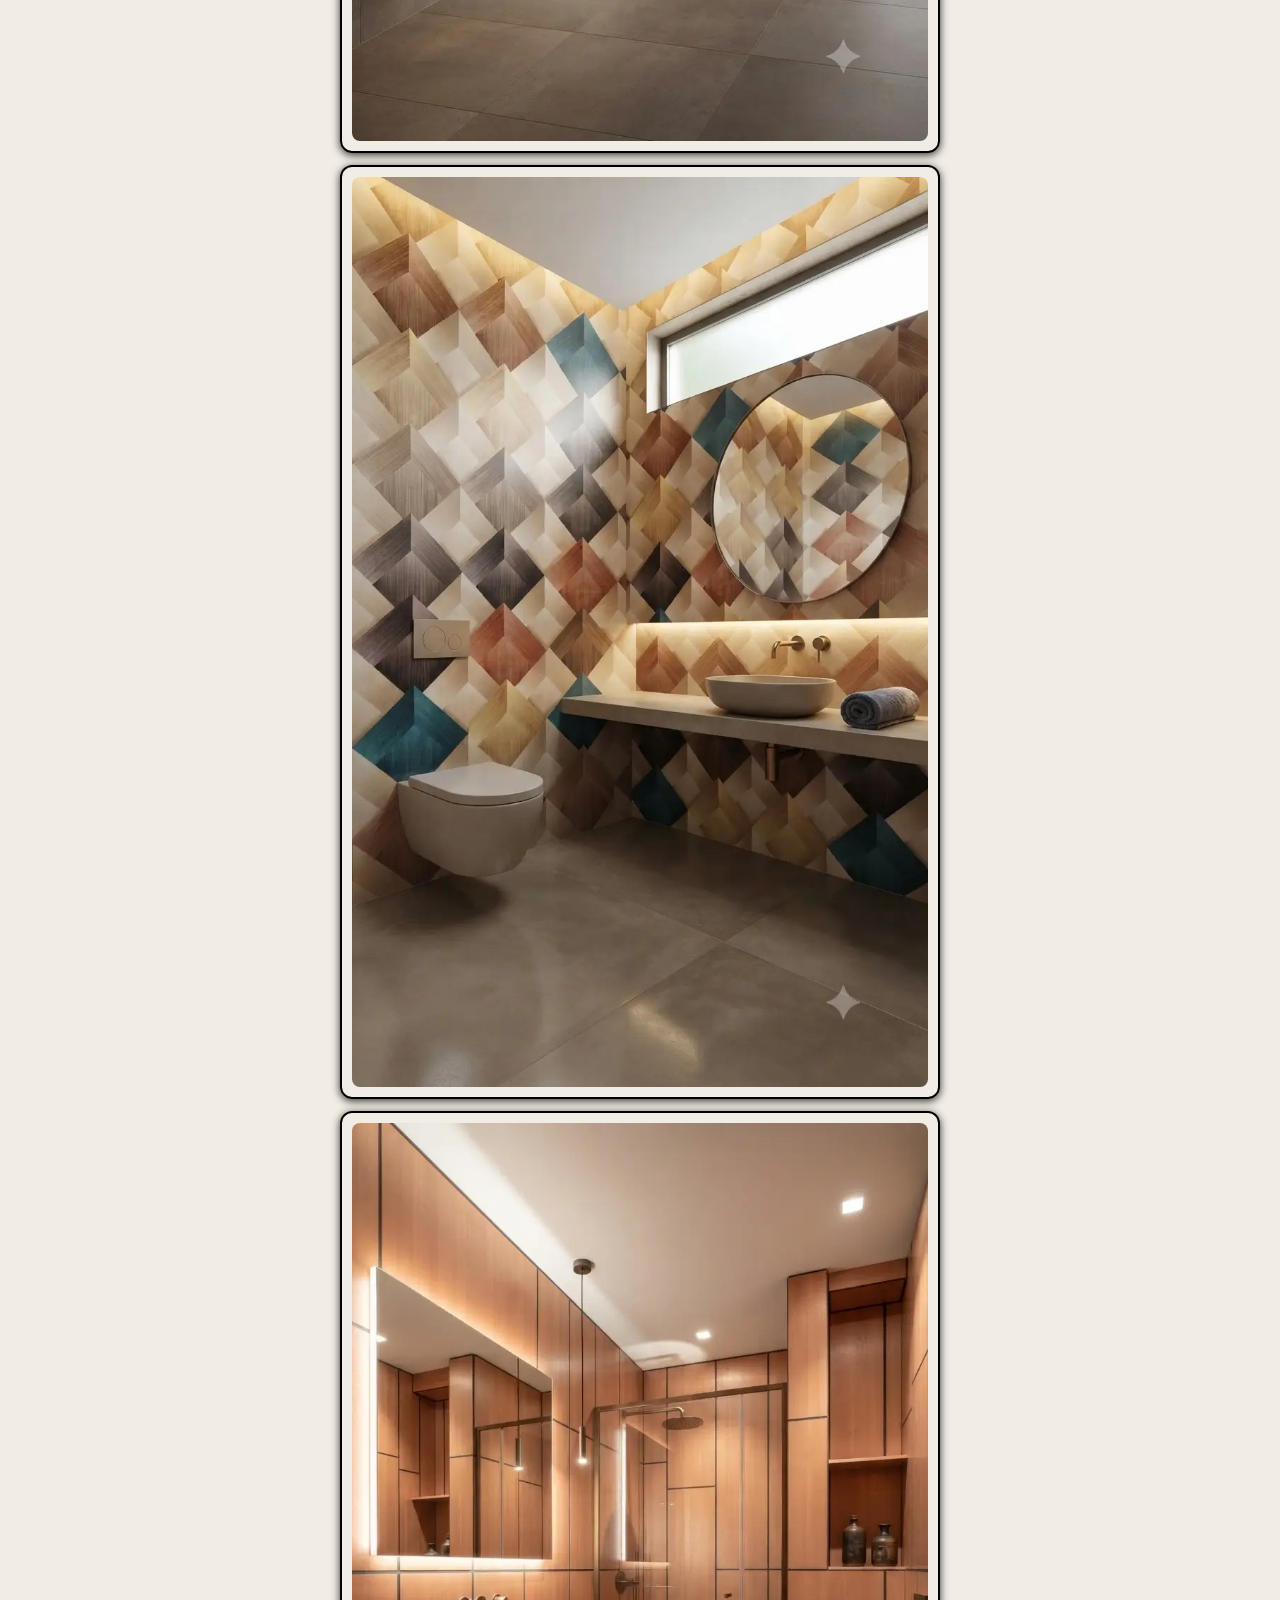
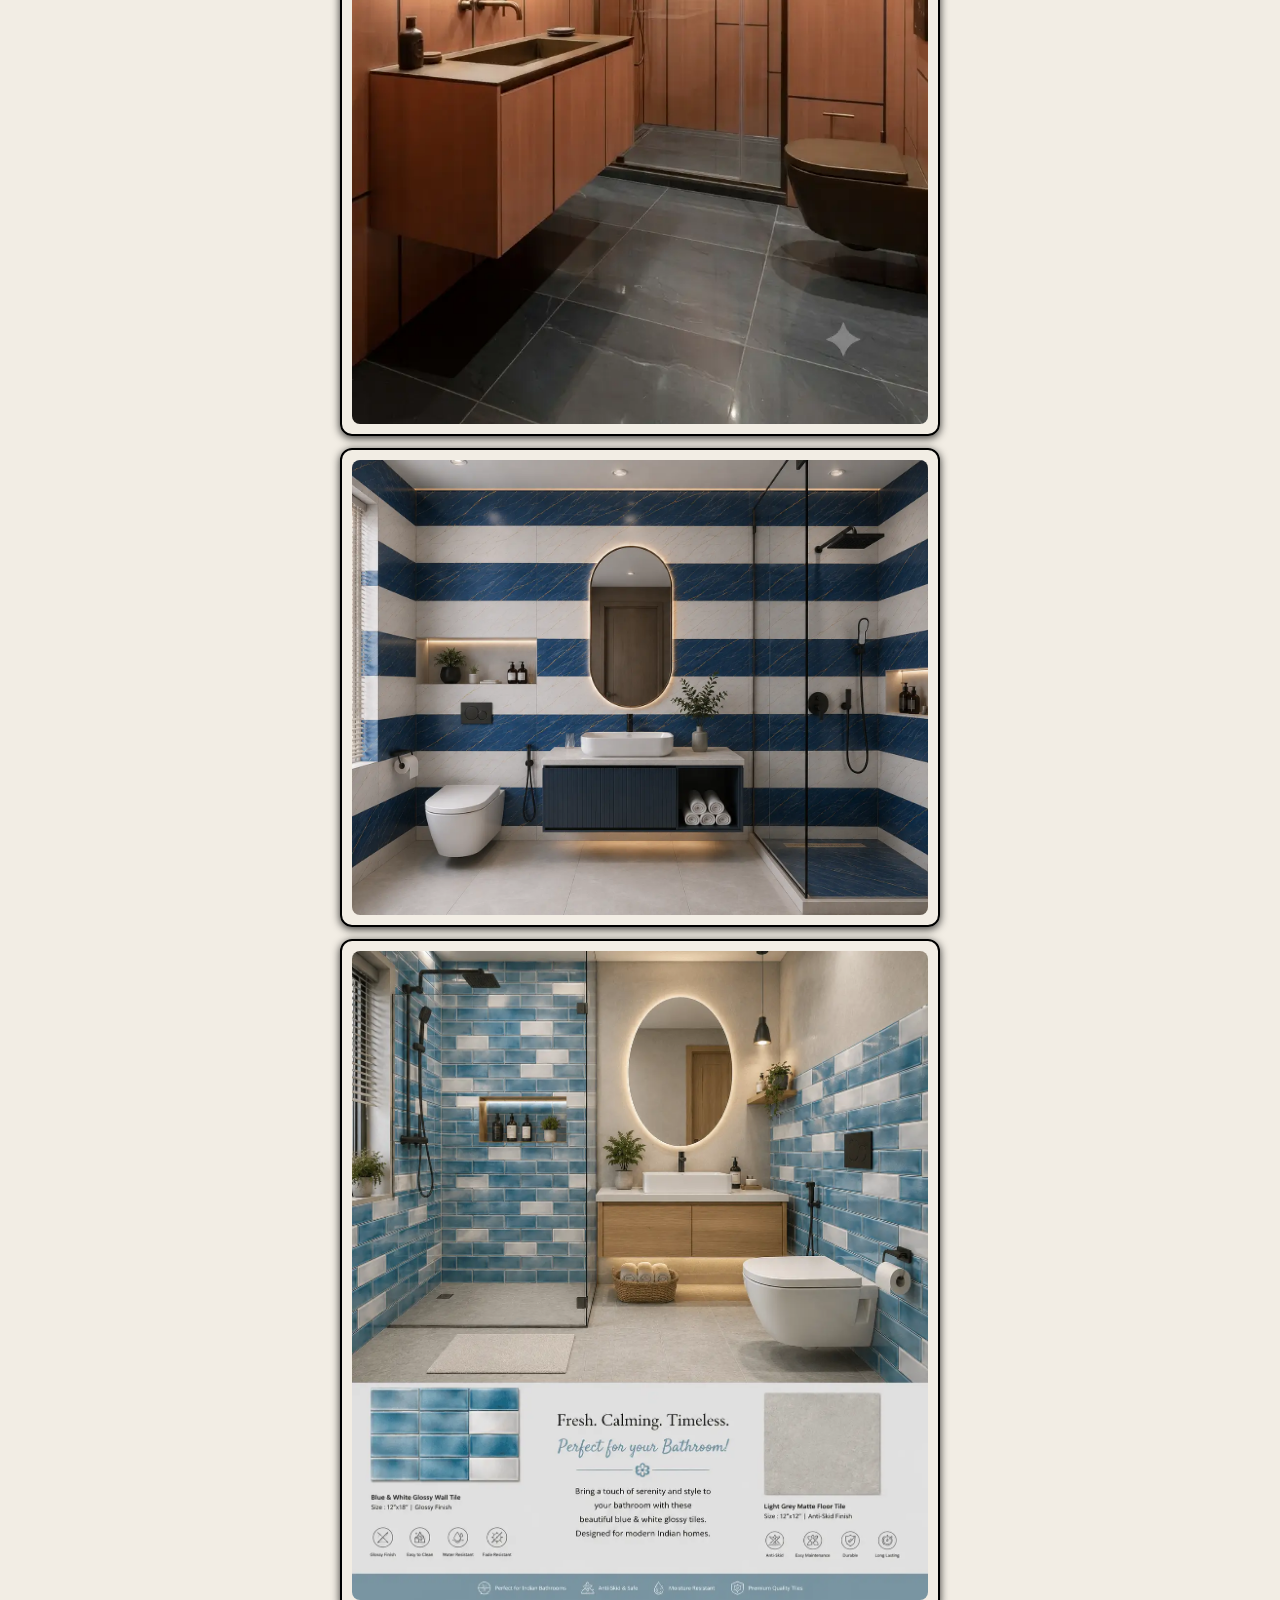
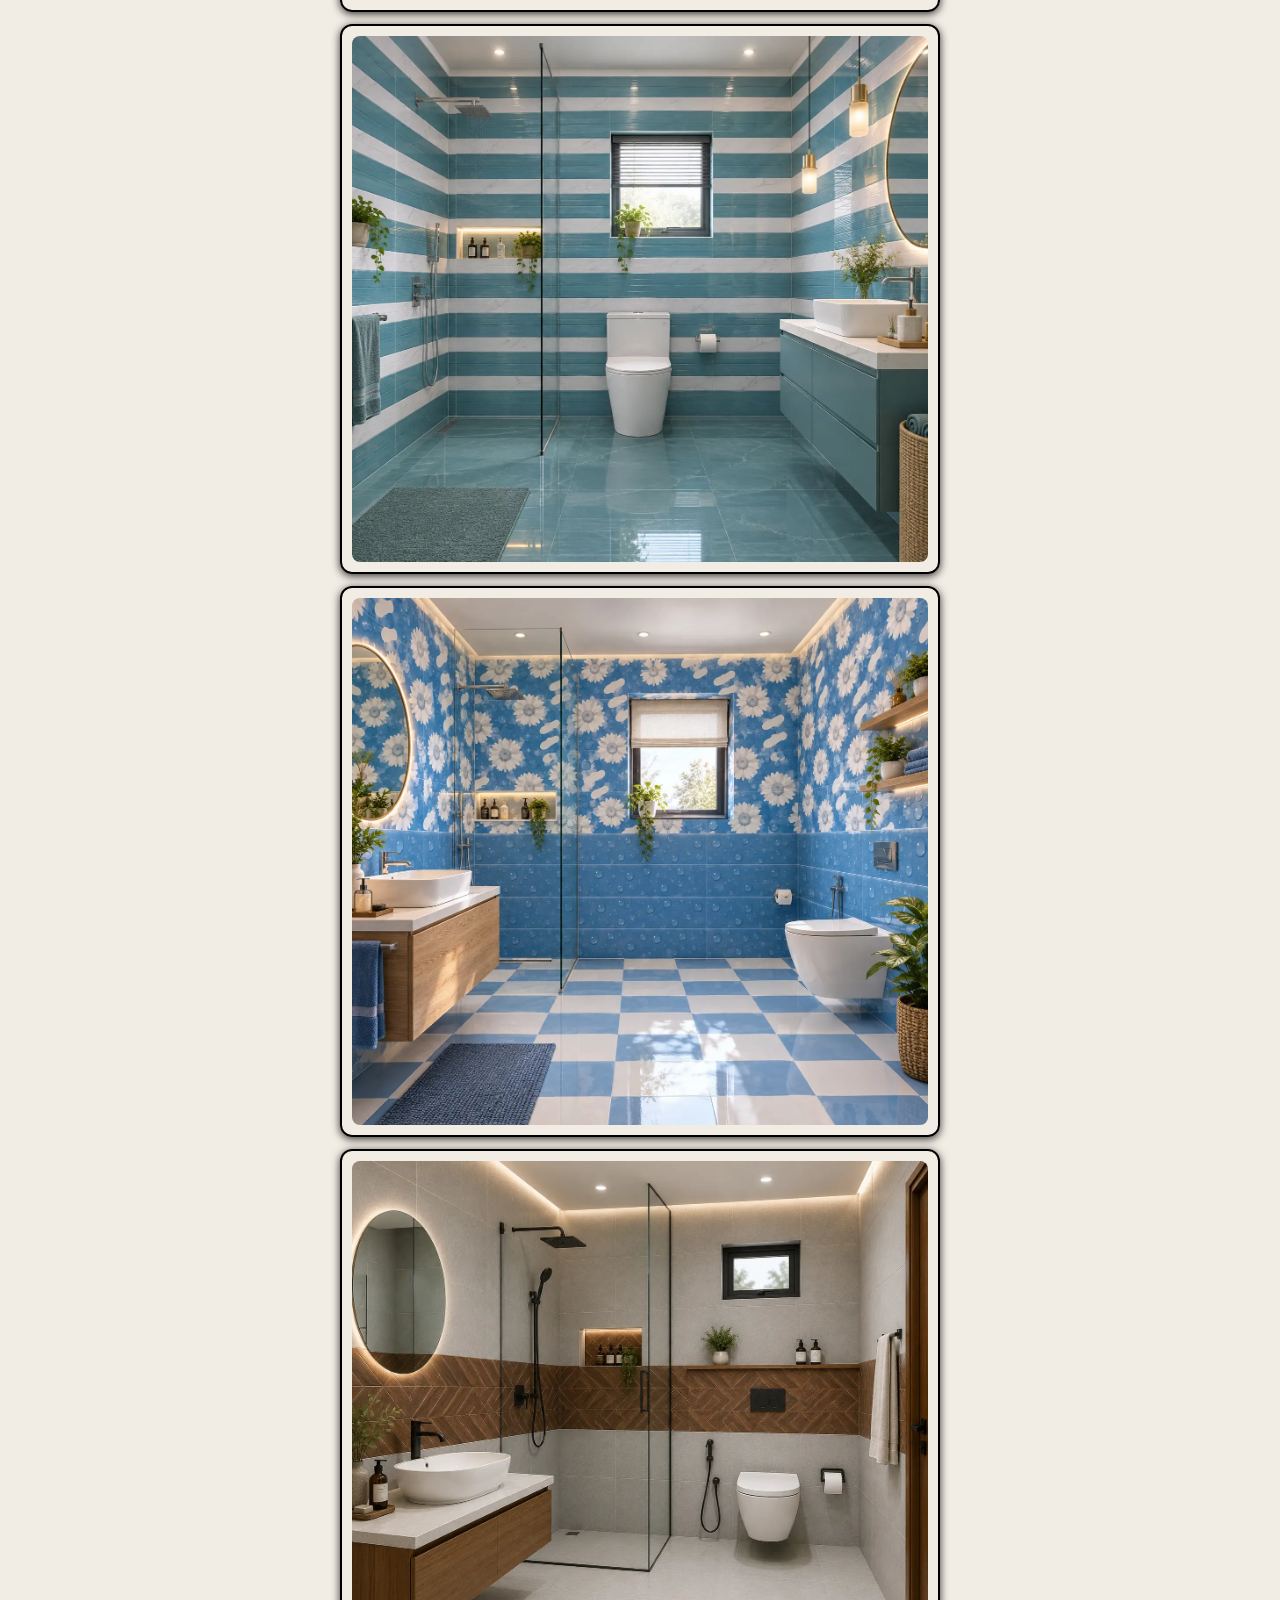
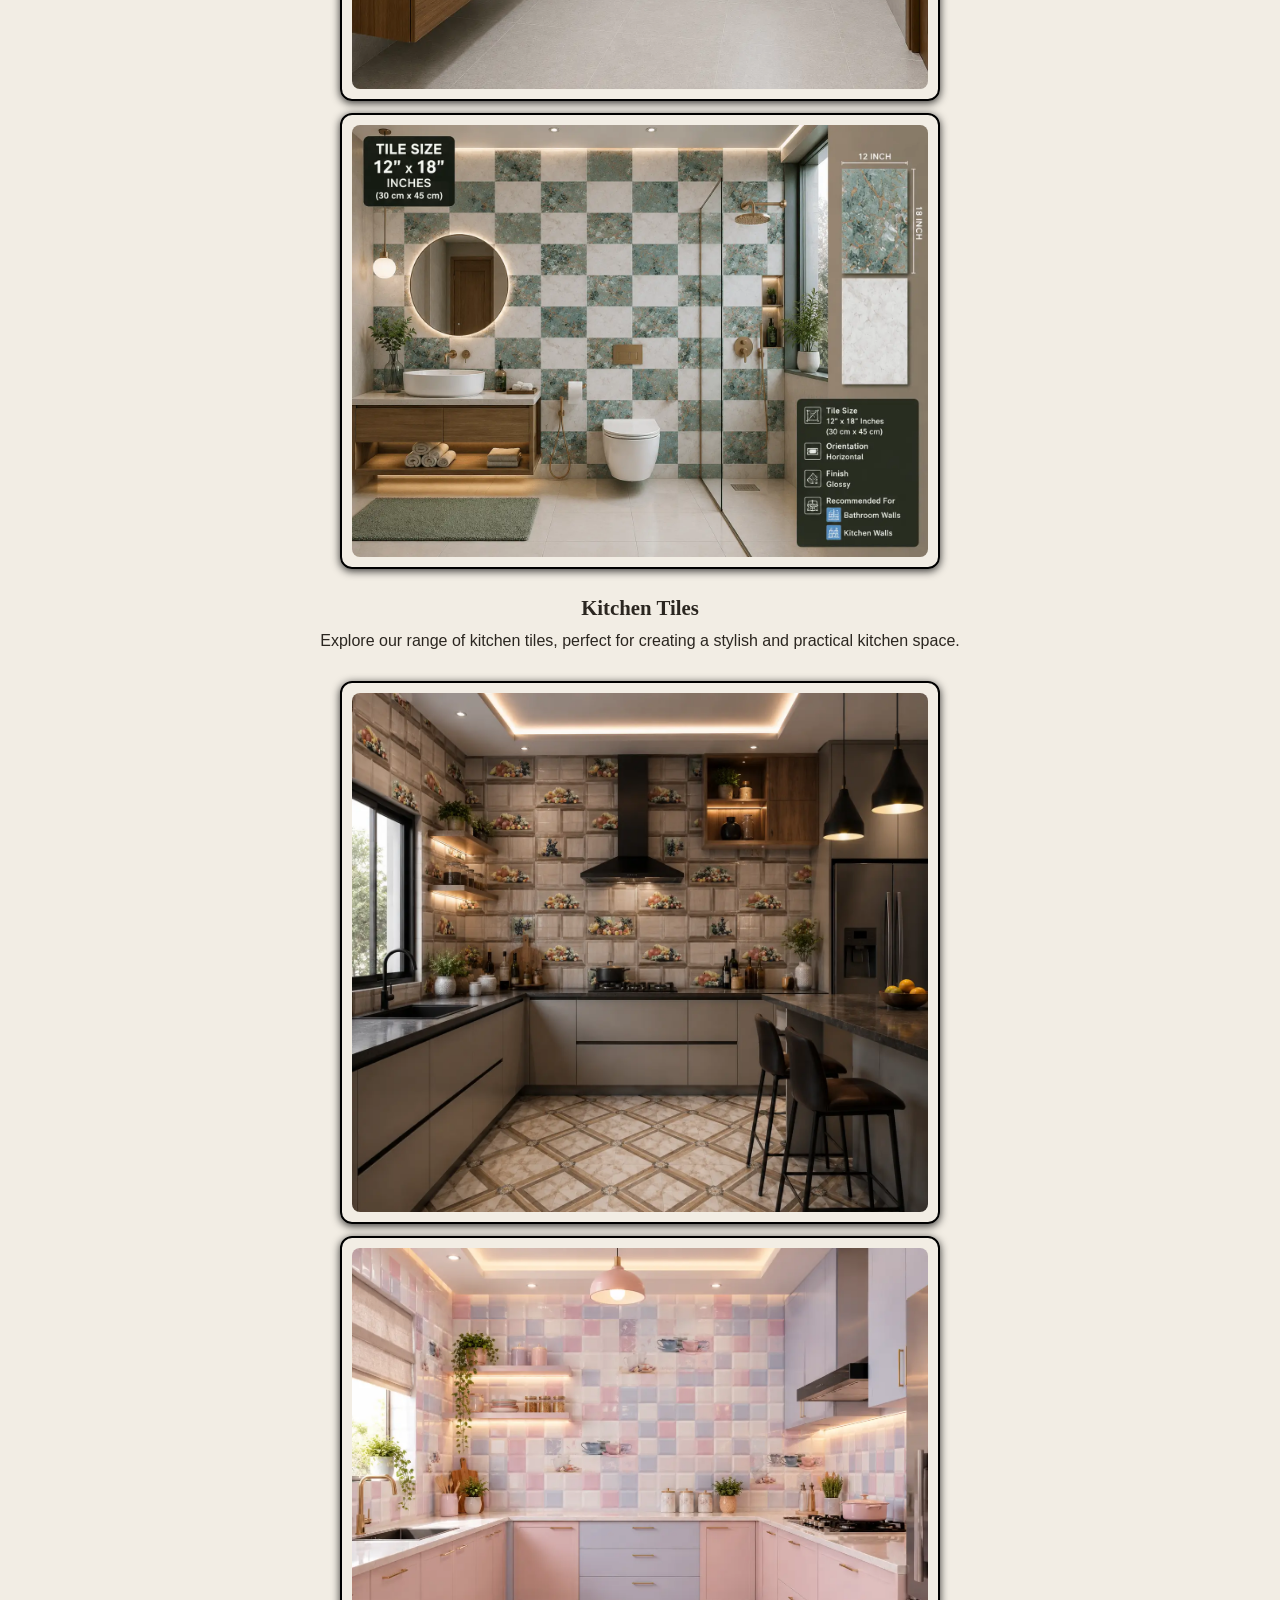
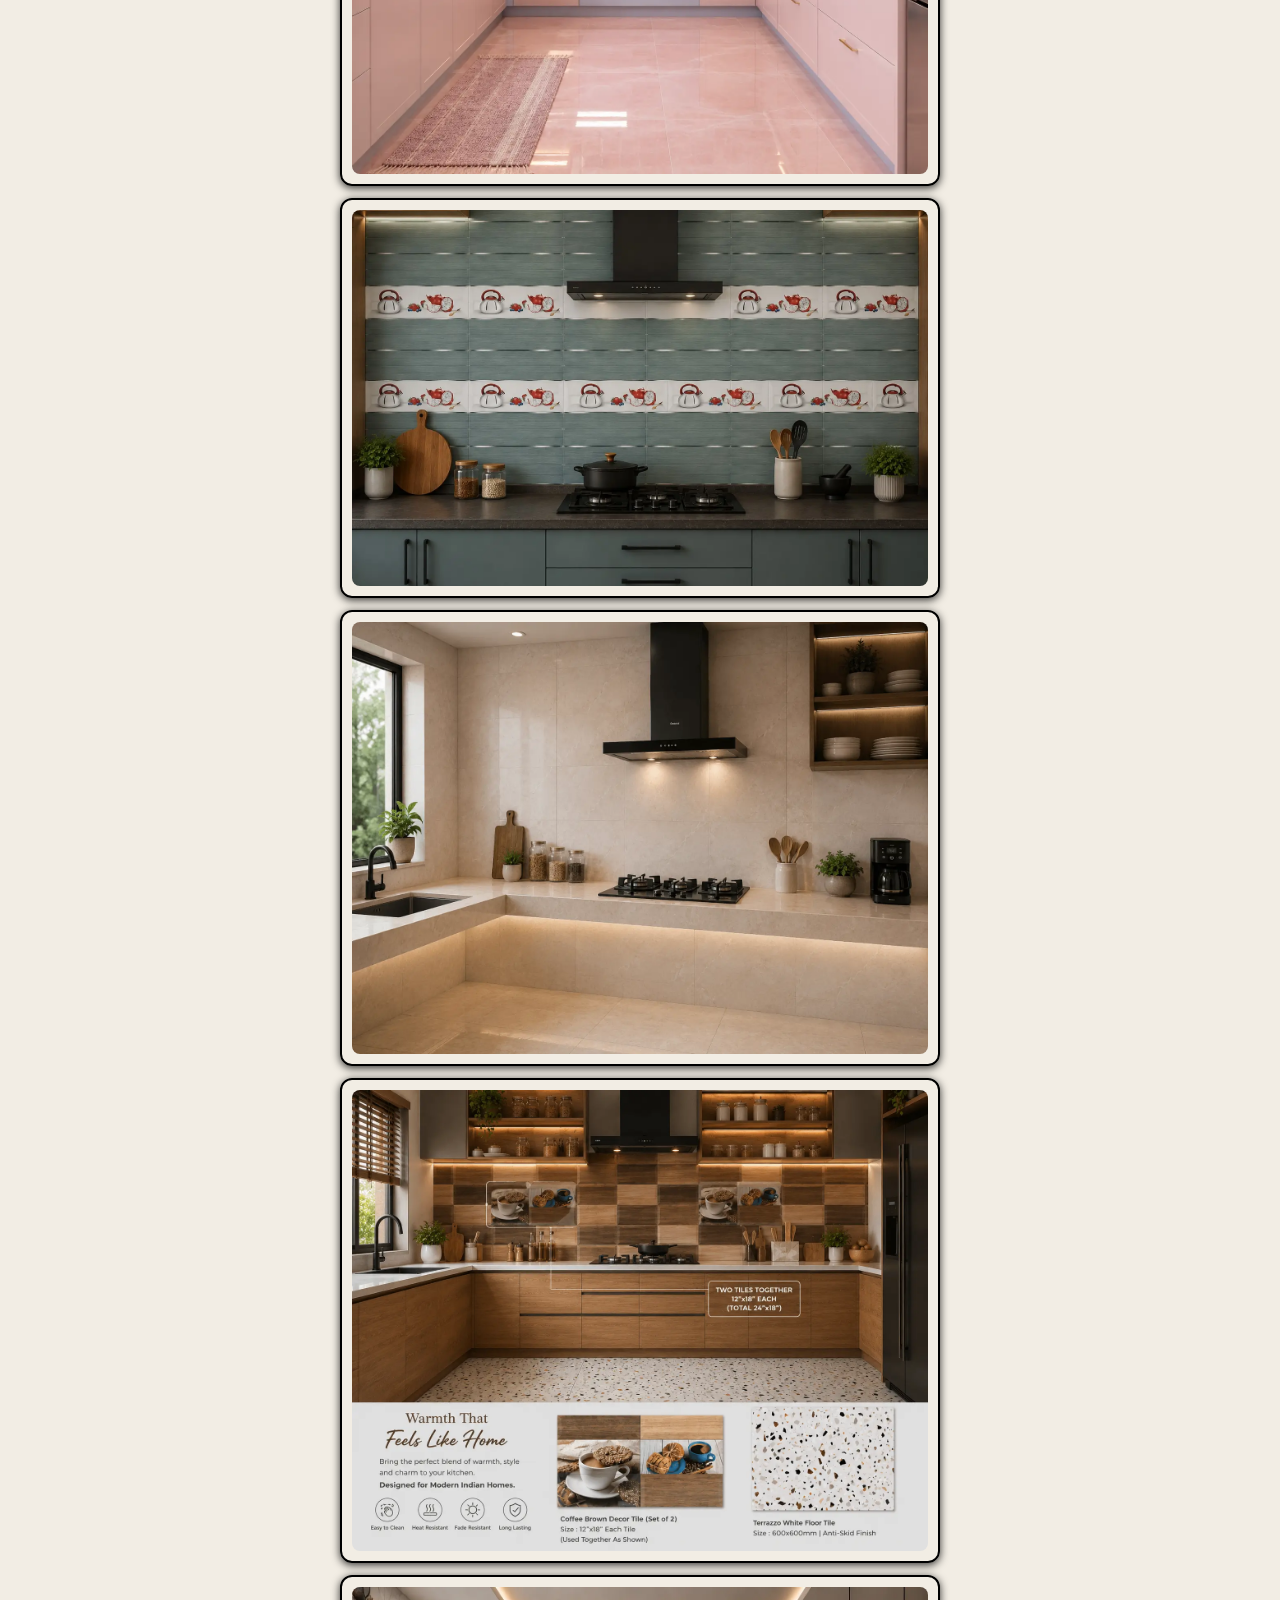
==== commit e4ce4c81: "Solved the mearged conflict" ====
--- a/index.html
+++ b/index.html
@@ -49,8 +49,8 @@
           <p>Discover our featured tiles, trending this season. These designs add a touch of elegance to any space.</p>
 
           <div class="card-holder">
-             <a class="card" href="images/pink-bathroom.webp">
-              <img src="images/pink-bathroom.webp" alt="A colourful flower design for your bathroom"/>
+             <a class="card" href="images/orange-line-balcony.webp">
+              <img src="images/orange-line-balcony.webp" alt="A colourful flower design for your bathroom"/>
             </a>
           </div>
          </section>
@@ -60,8 +60,28 @@
           <p>Discover our collection of front tiles, designed to enhance the beauty and functionality of your front area.</p>
 
           <div class="card-holder">
-            <a class="card" href="images/front-tile.webp">
-              <img src="images/front-tile.webp" alt="Front Tile Design" loading="lazy" />
+            <a class="card" href="images/orange-line-house.webp">
+              <img src="images/orange-line-house.webp" alt="Front Tile Design" loading="lazy" />
+            </a>
+            
+            <a class="card" href="images/orange-line-balcony.webp">
+              <img src="images/orange-line-balcony.webp" alt="Front Tile Design" loading="lazy" />
+            </a>
+
+            <a class="card" href="images/brown-stone-house.webp">
+              <img src="images/brown-stone-house.webp" alt="Front Tile Design" loading="lazy" />
+            </a>
+            
+            <a class="card" href="images/brown-stone-balcony.webp">
+              <img src="images/brown-stone-balcony.webp" alt="Front Tile Design" loading="lazy" />
+            </a>
+            
+            <a class="card" href="images/creame-diamond-house.webp">
+              <img src="images/creame-diamond-house.webp" alt="Front Tile Design" loading="lazy" />
+            </a>
+            
+            <a class="card" href="images/creame-diamond-balcony.webp">
+              <img src="images/creame-diamond-balcony.webp" alt="Front Tile Design" loading="lazy" />
             </a>
           </div>
          </section>
@@ -96,6 +116,18 @@
              <img src="images/allblue-white.webp" alt="beautiful blue and white floor with a classic blue shade check design."/>
            </a>  
 
+           <a class="card" href="images/brown-stone-bathroom.webp">
+             <img src="images/brown-stone-bathroom.webp" alt="beautiful blue and white floor with a classic blue shade check design."/>
+           </a>  
+
+            <a class="card" href="images/creame-diamond.webp">
+             <img src="images/creame-diamond.webp" alt="beautiful blue and white floor with a classic blue shade check design."/>
+           </a>  
+
+            <a class="card" href="images/orange-lines-bathroom.webp">
+             <img src="images/orange-lines-bathroom.webp" alt="beautiful blue and white floor with a classic blue shade check design."/>
+           </a>  
+            
            <a class="card" href="images/blue-white-combo.webp">
              <img src="images/blue-white-combo.webp" alt="A beautiful blue and white combo design for your bathroom."/>
            </a>
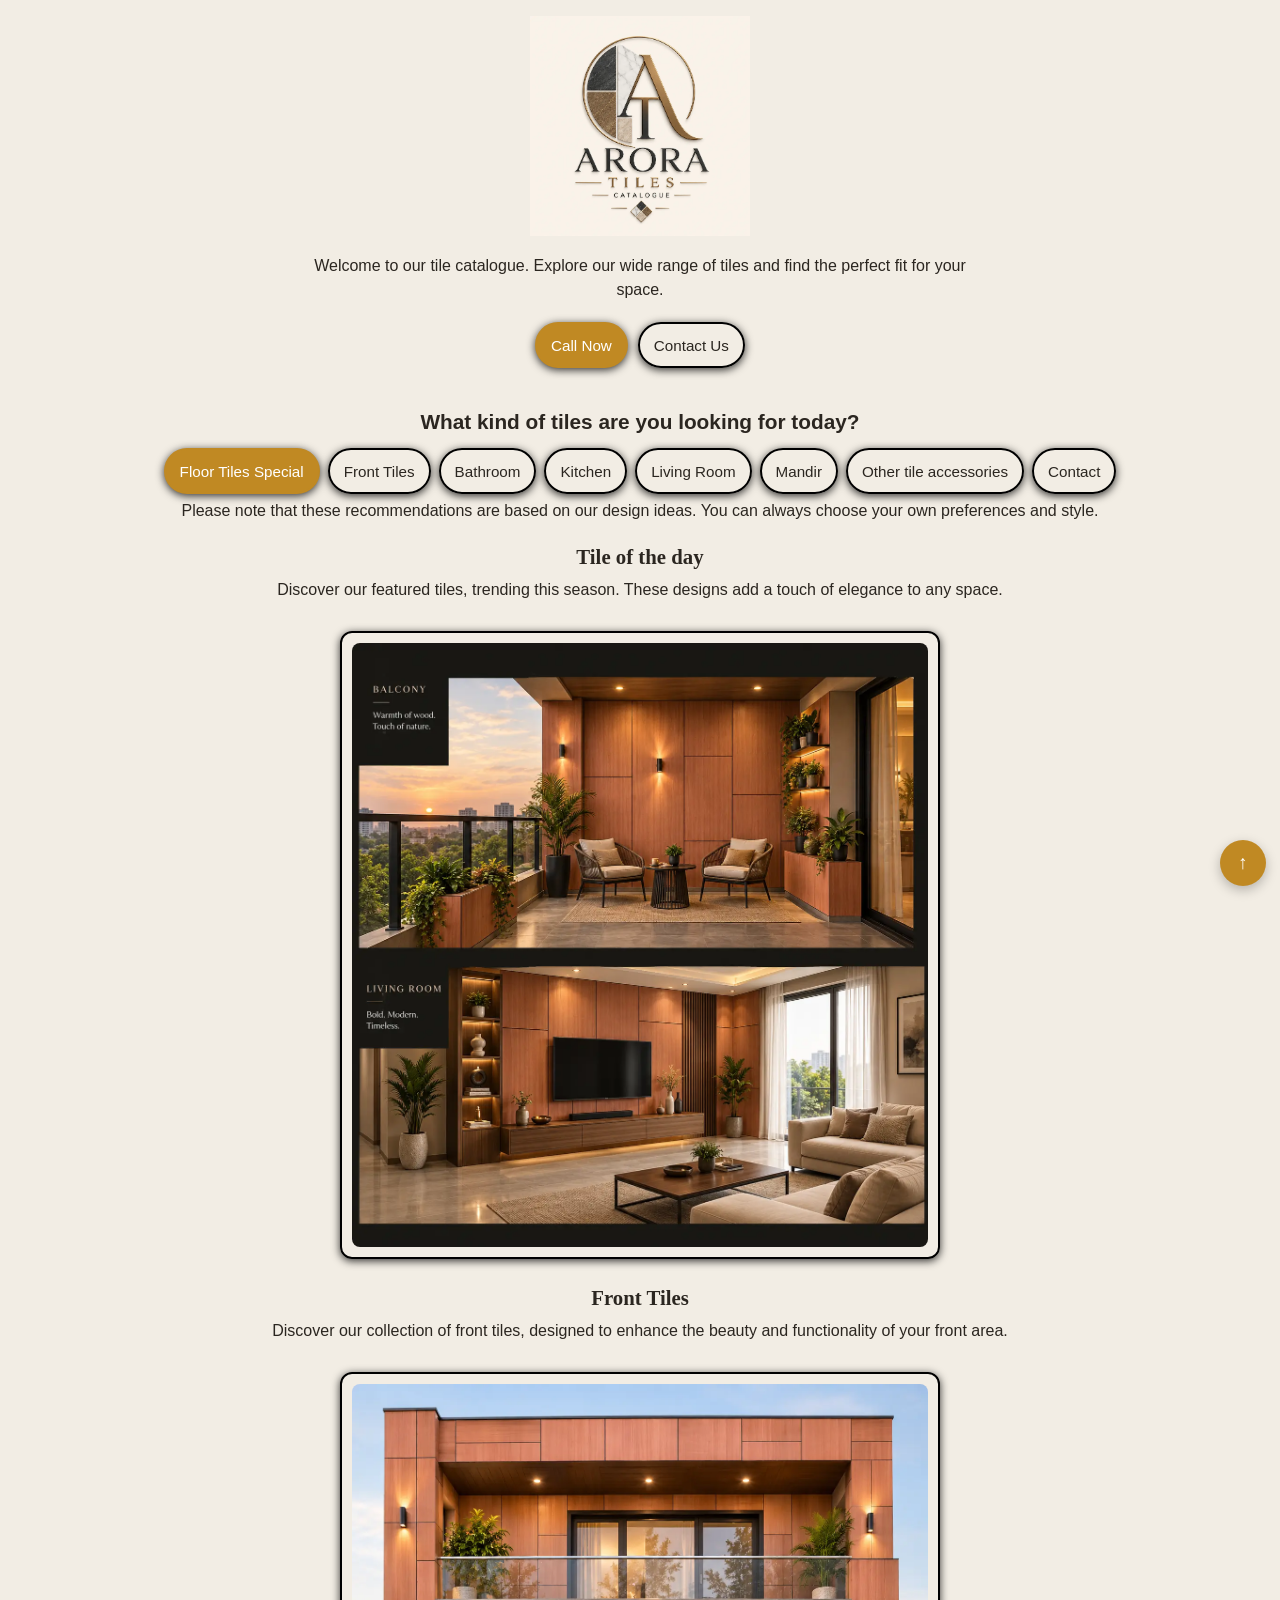
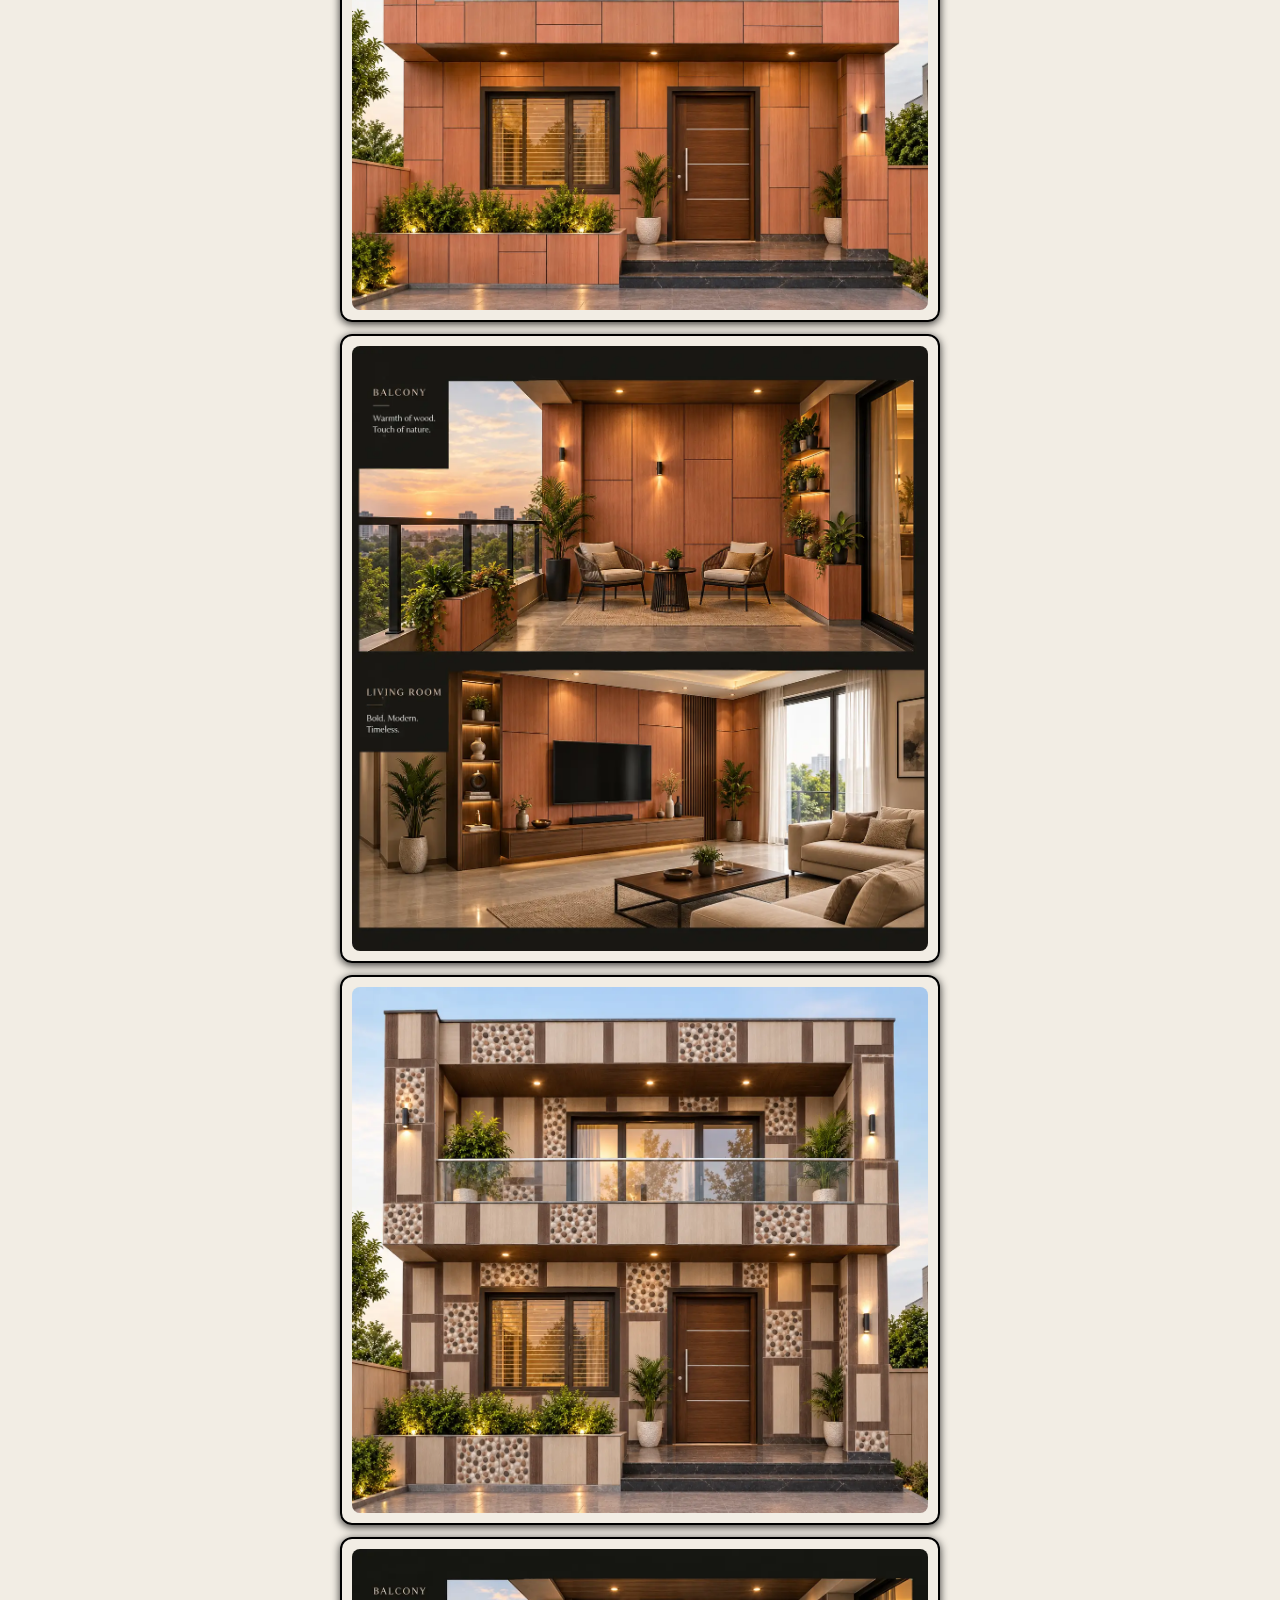
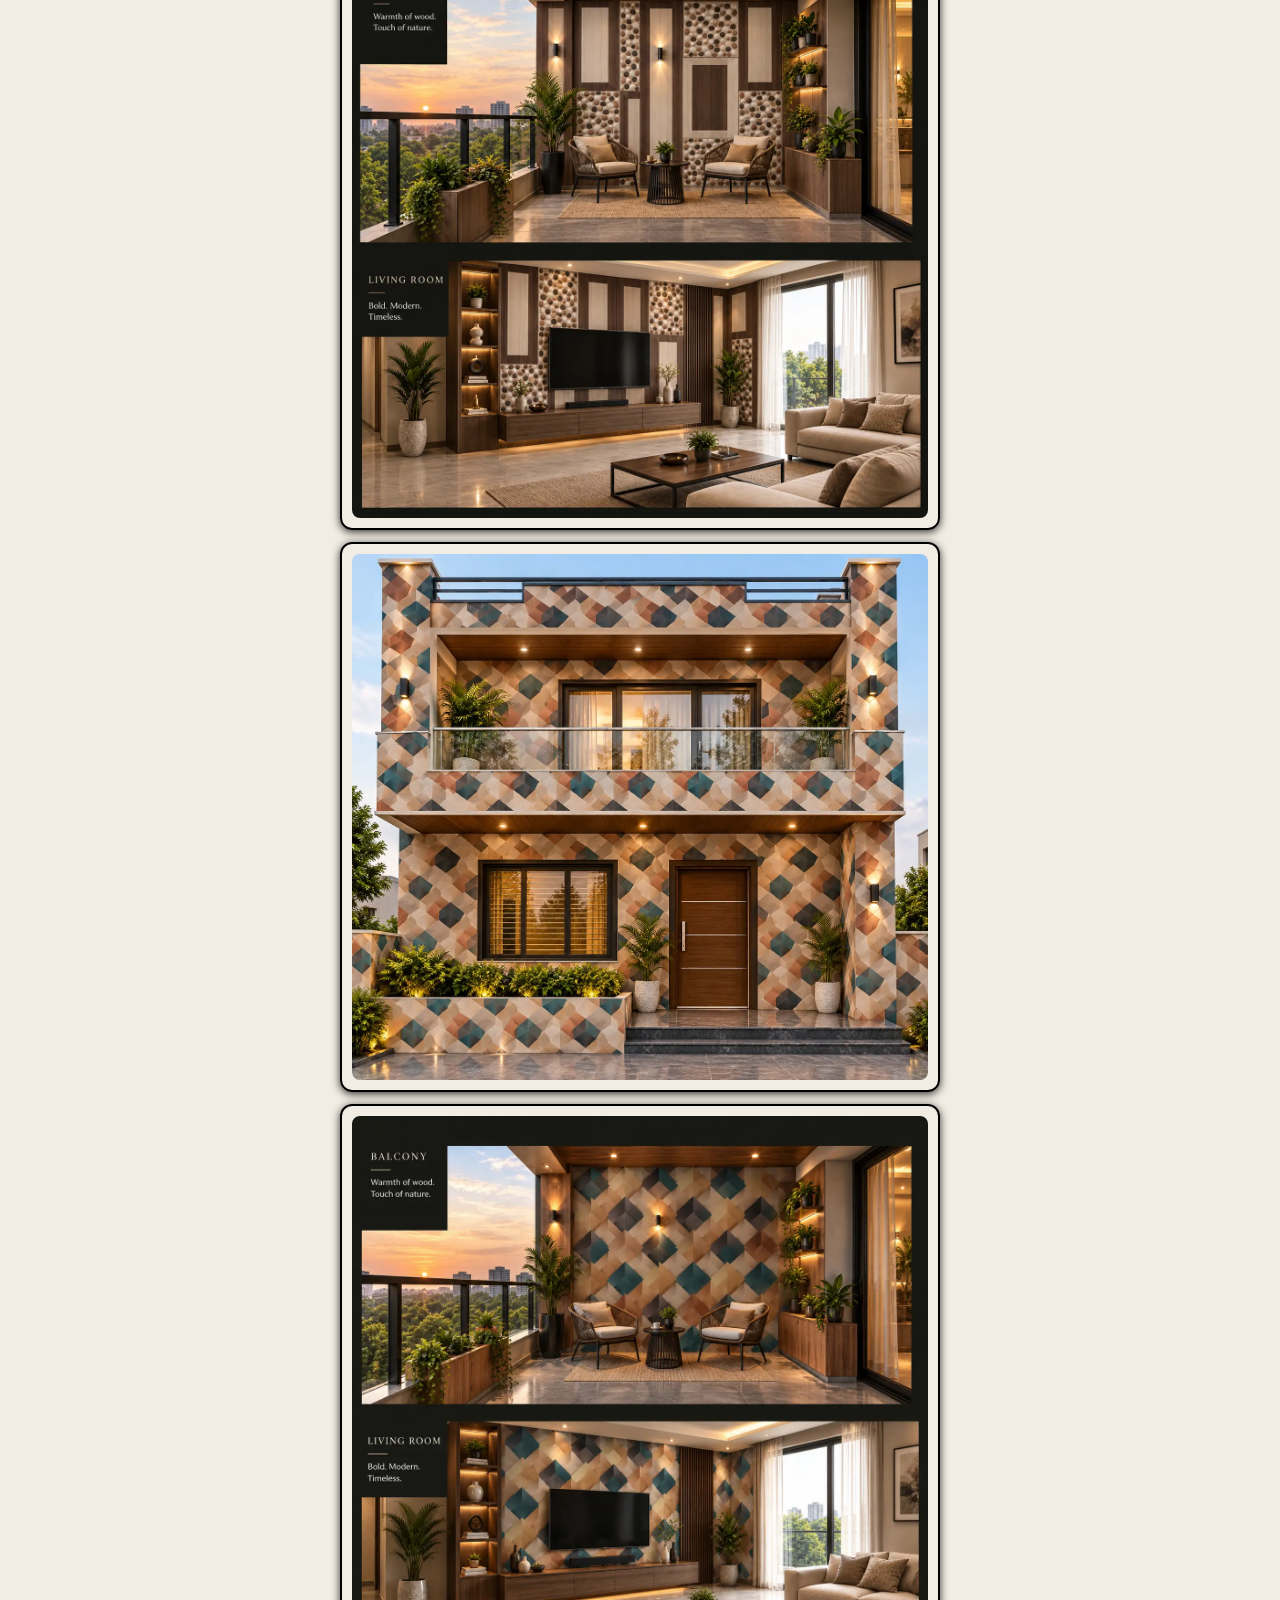
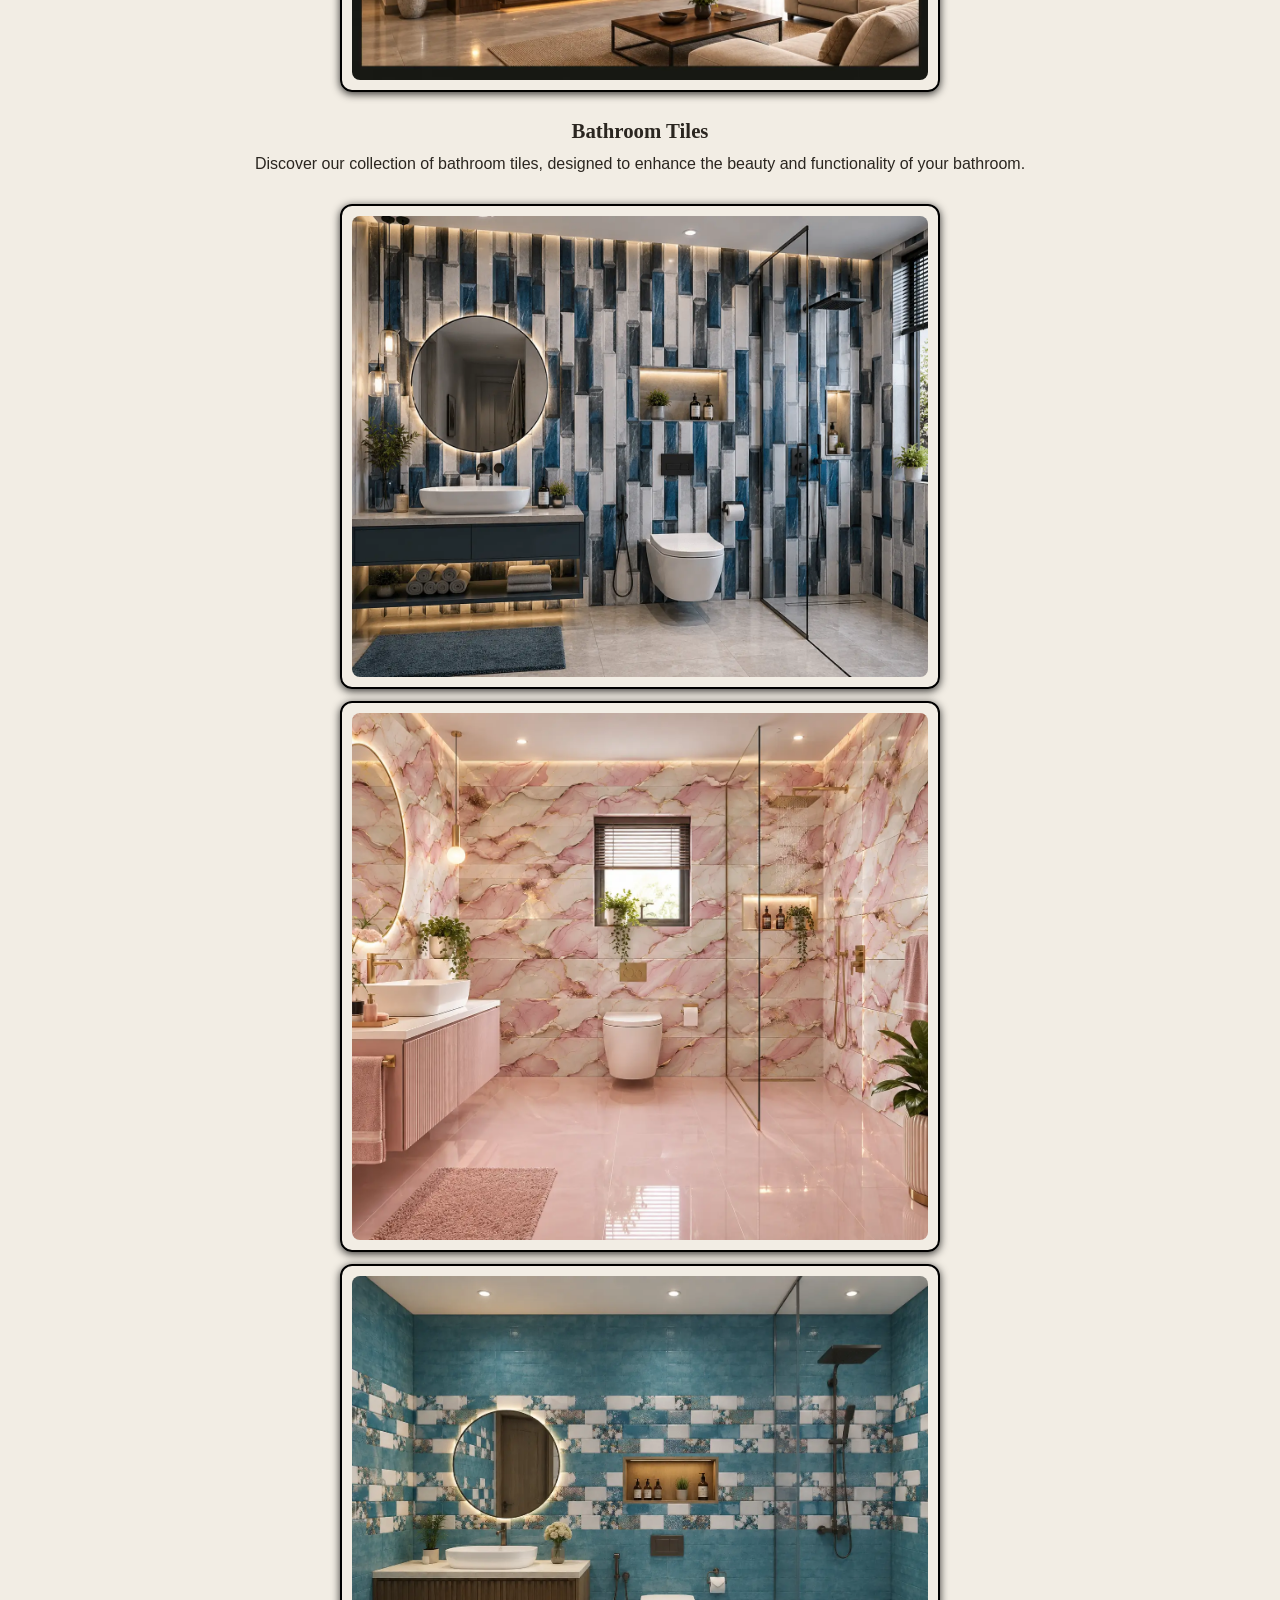
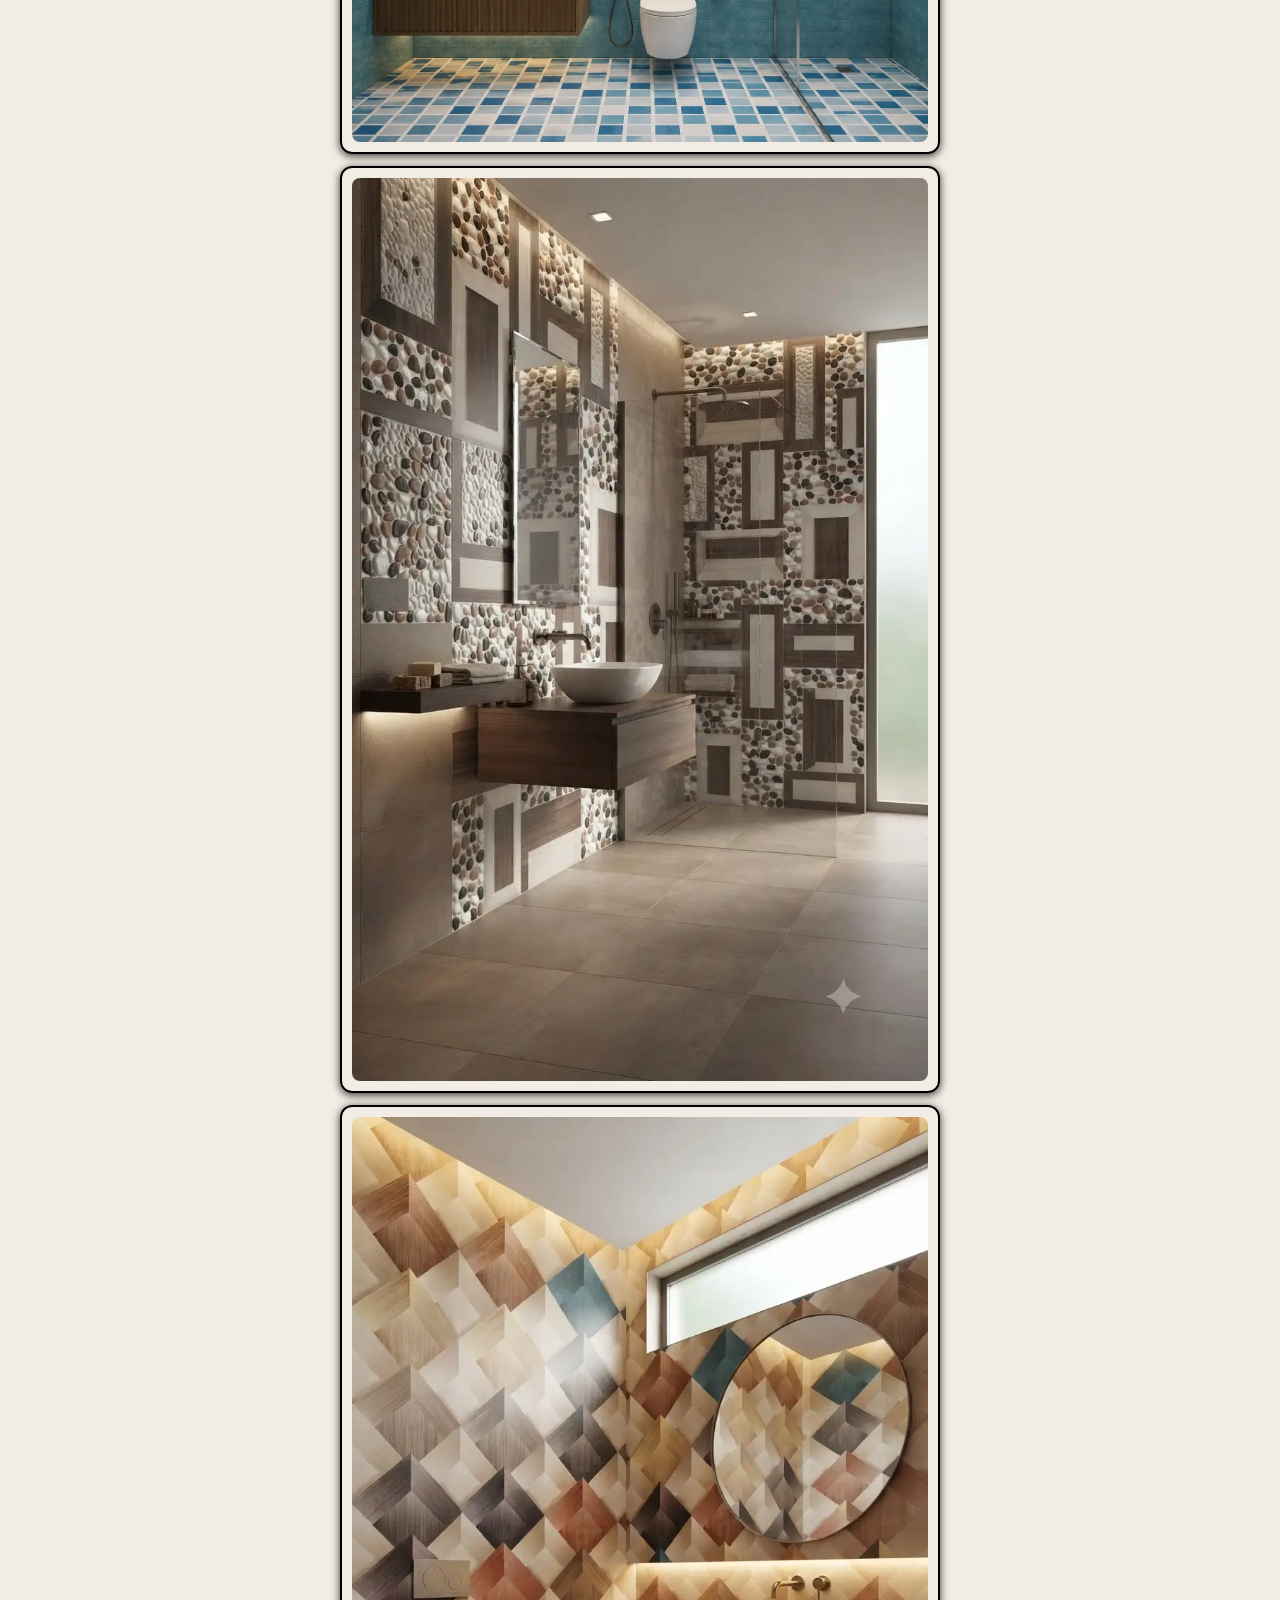
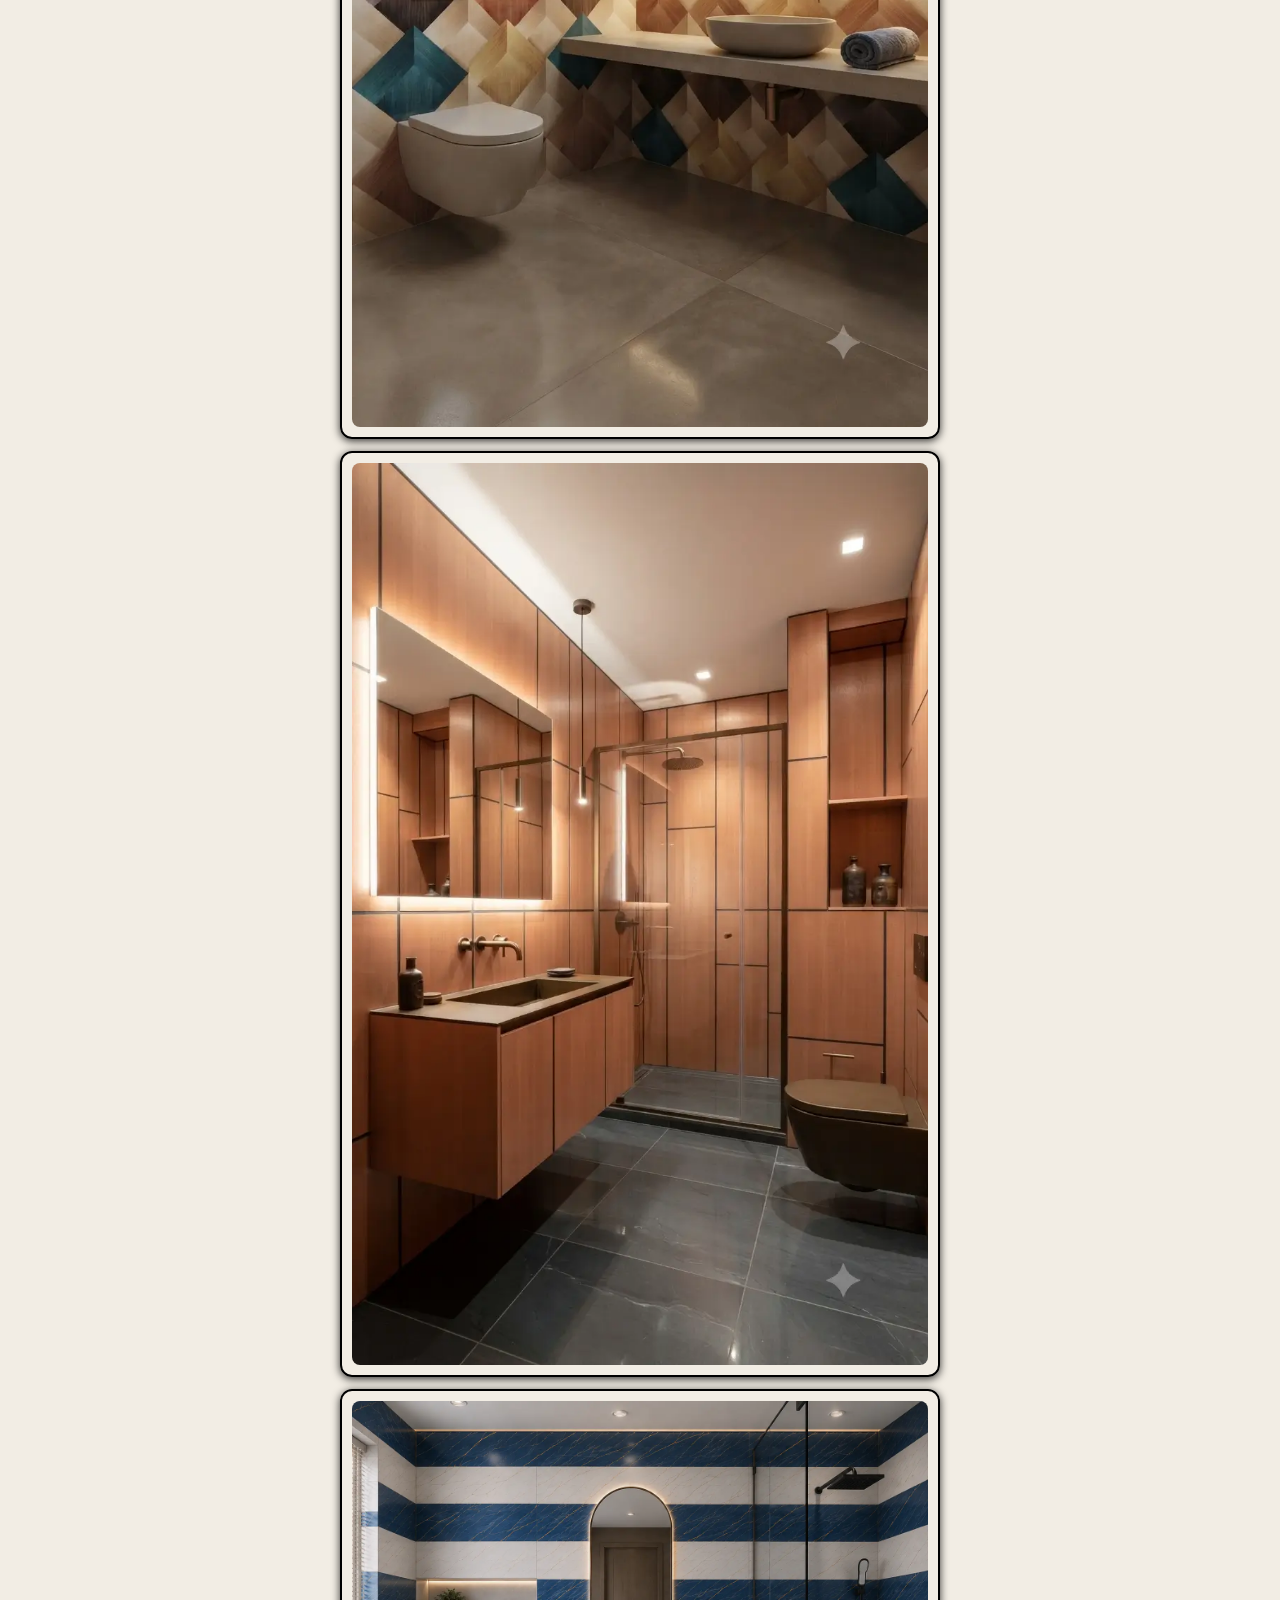
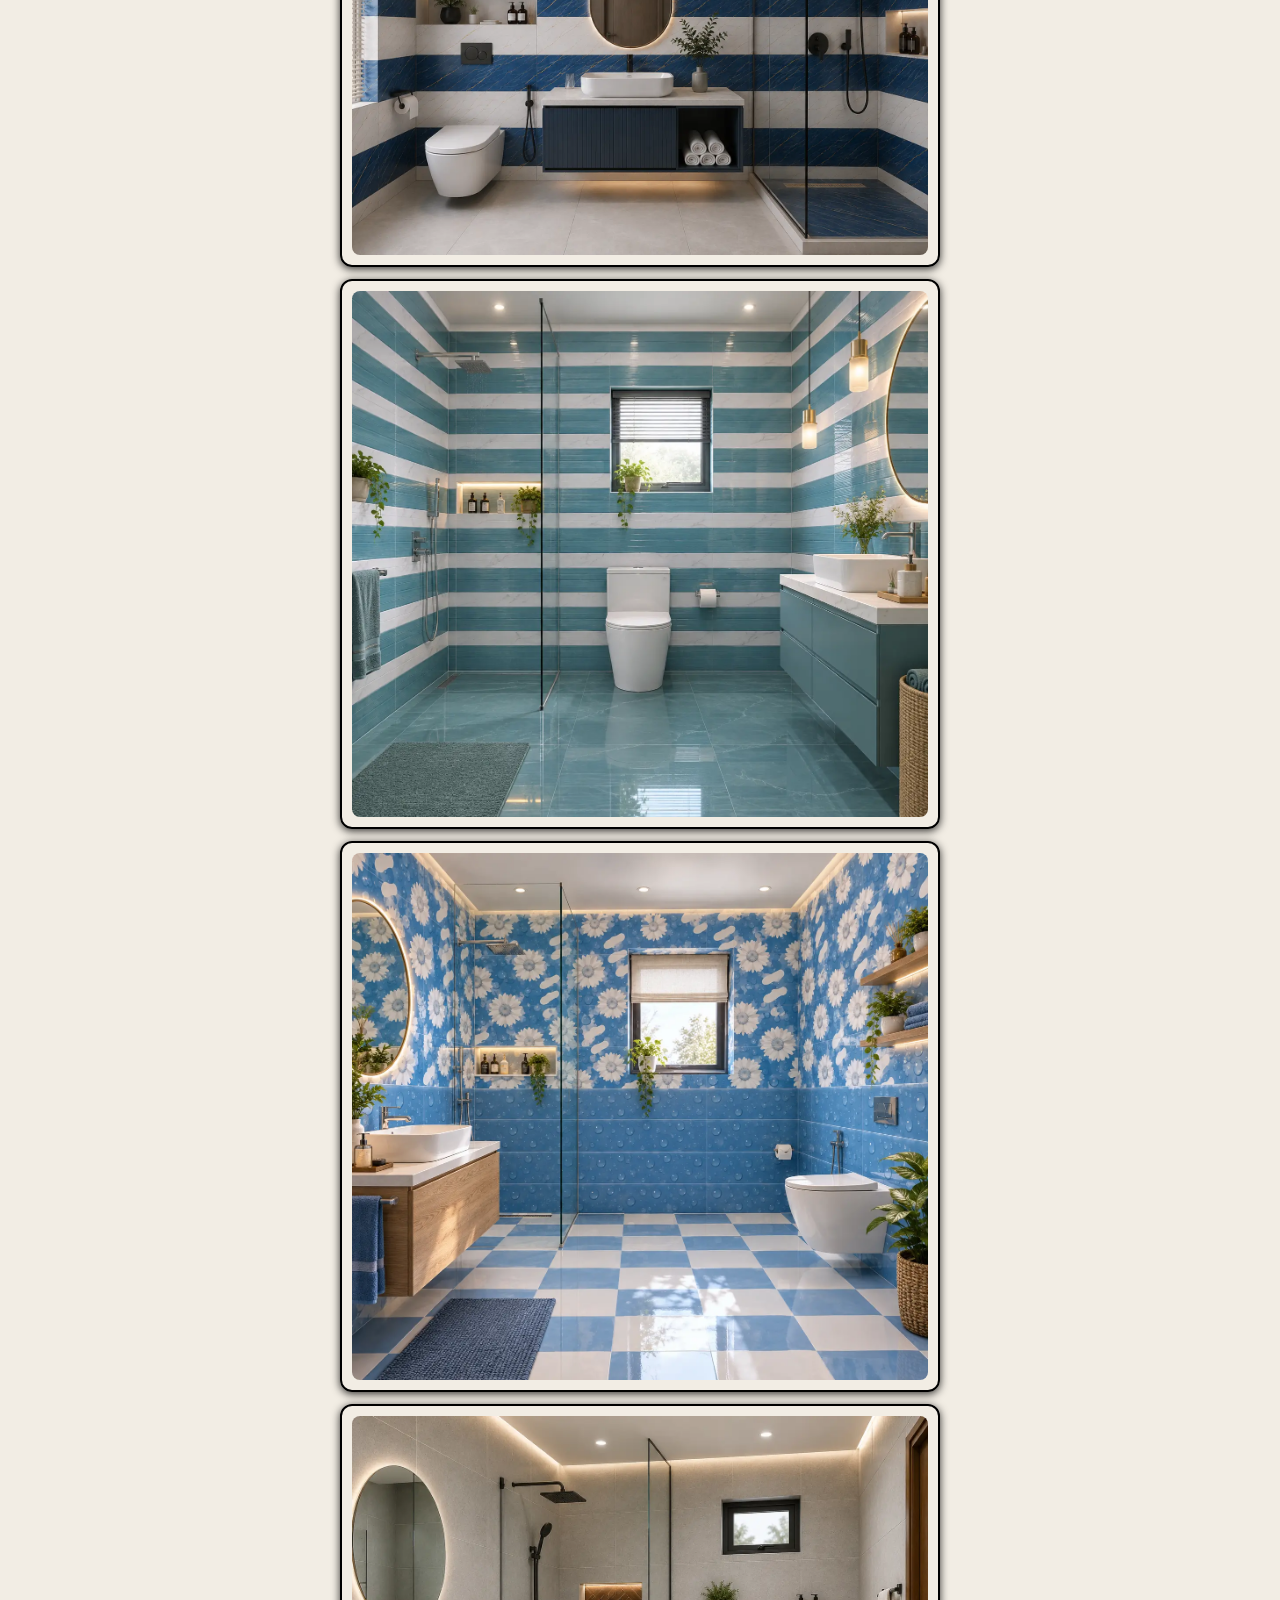
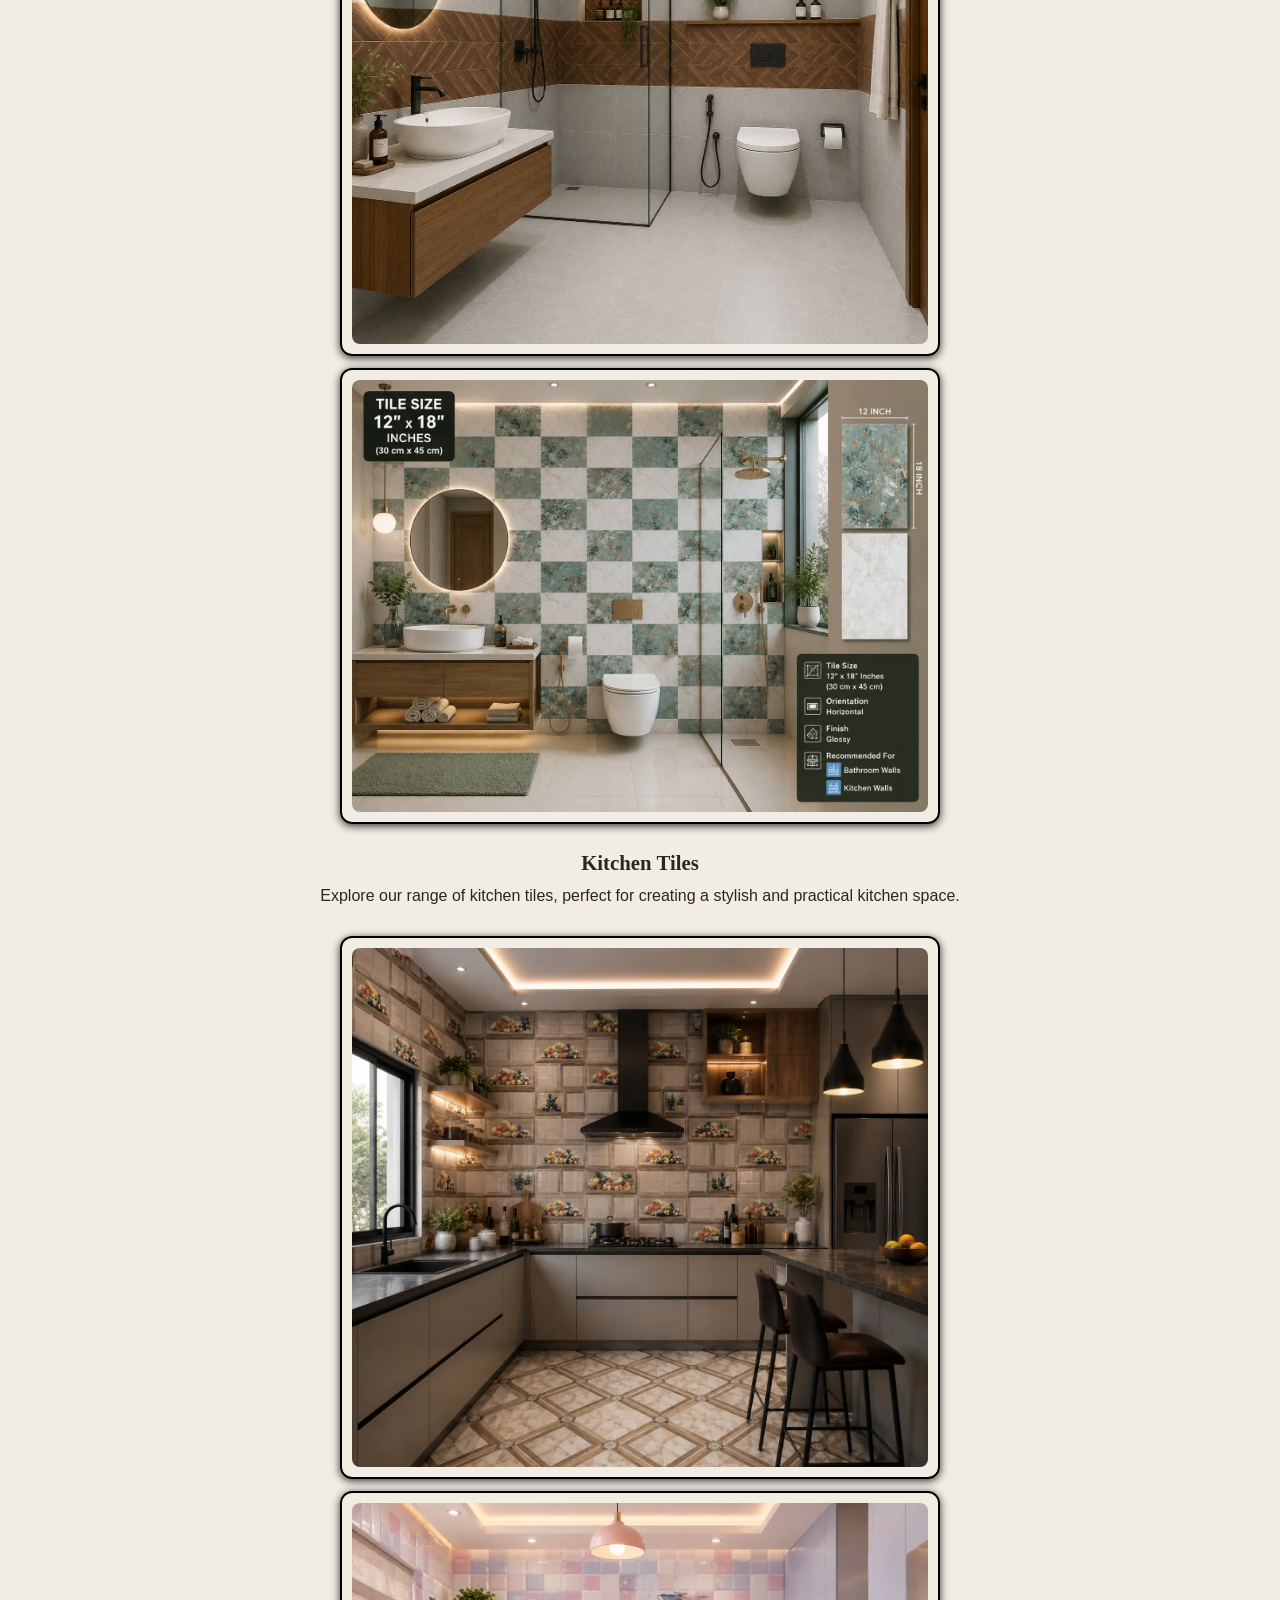
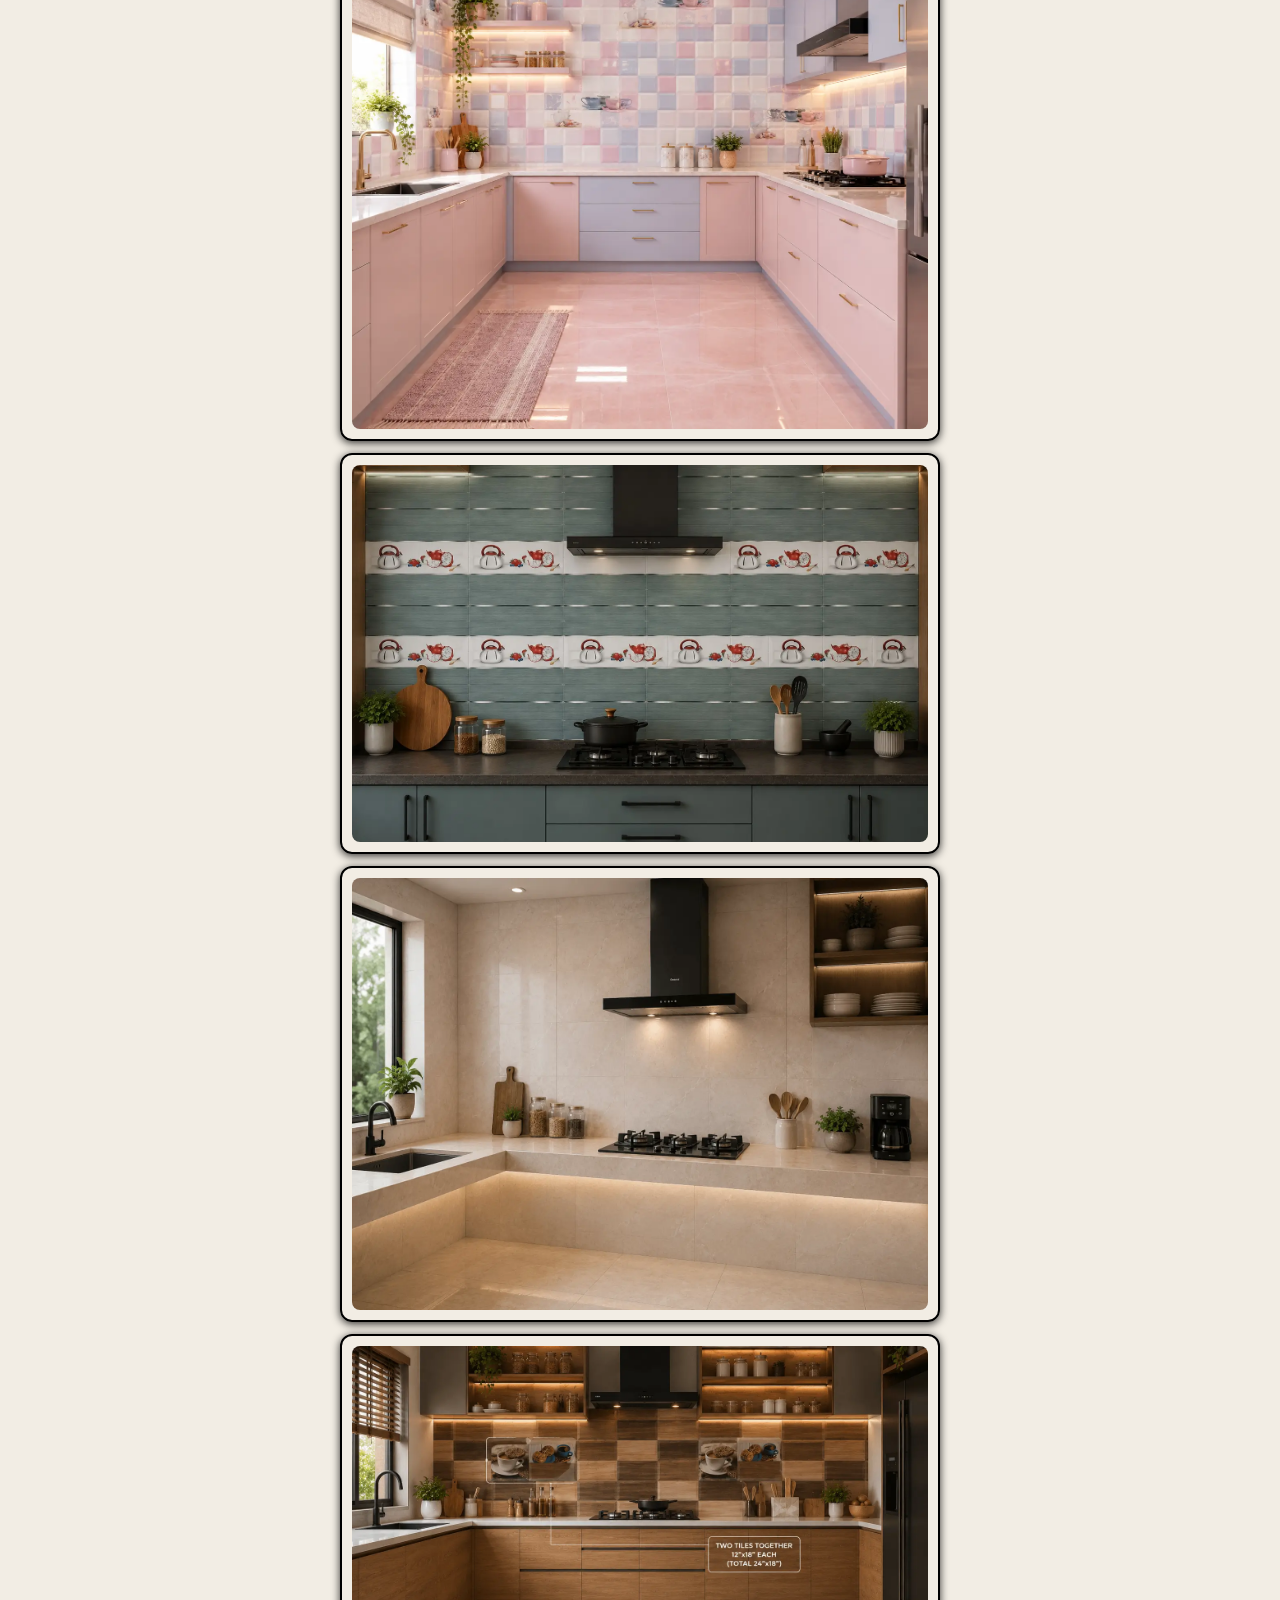
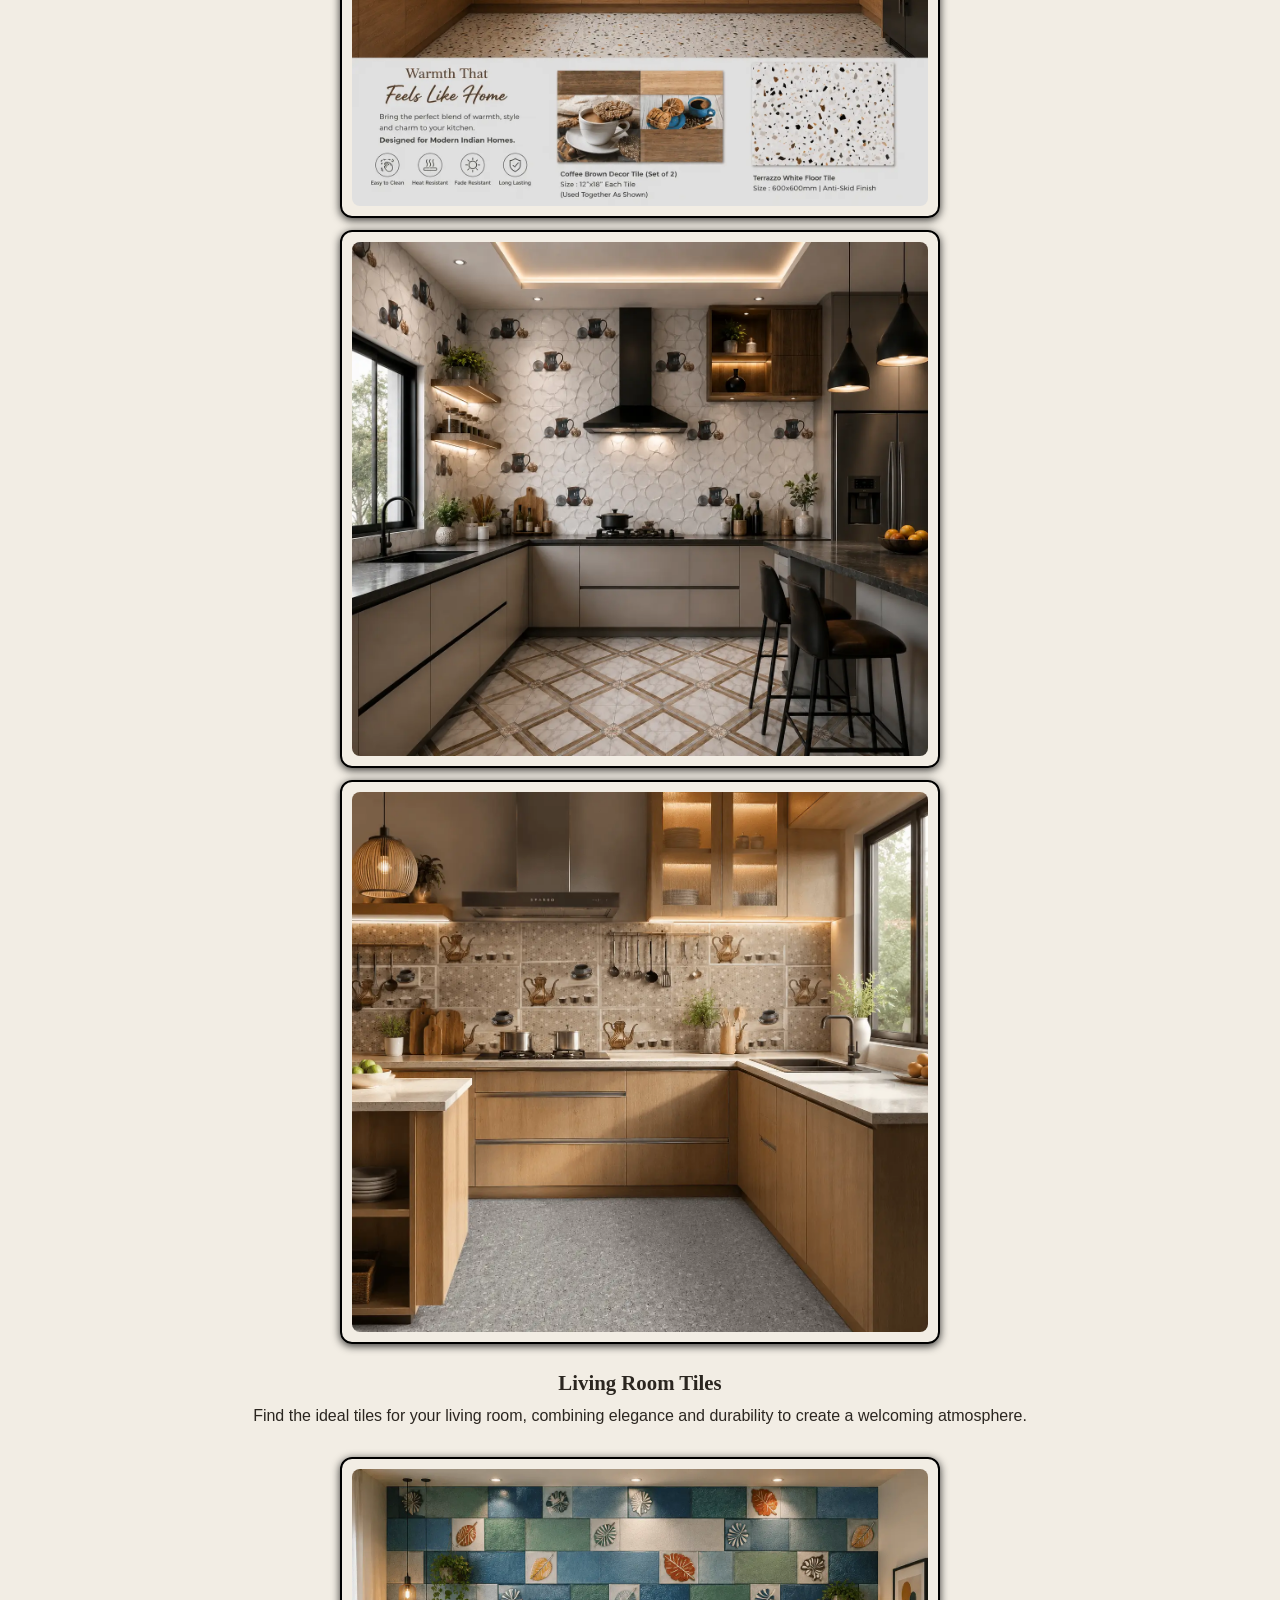
==== commit a47c9327: "removed an old tile design" ====
--- a/index.html
+++ b/index.html
@@ -112,7 +112,7 @@
             <img src="images/floral-antigreen.webp" alt="Flowers with an antigreen floor"/>
            </a>
           
-           <a class="card" href="images/allblue-white.webp">
+           <a class="card old" href="images/allblue-white.webp">
              <img src="images/allblue-white.webp" alt="beautiful blue and white floor with a classic blue shade check design."/>
            </a>  
 
@@ -132,7 +132,7 @@
              <img src="images/blue-white-combo.webp" alt="A beautiful blue and white combo design for your bathroom."/>
            </a>
  
-           <a class="card" href="images/block-blue-white.webp">
+           <a class="card old" href="images/block-blue-white.webp">
             <img src="images/block-blue-white.webp" alt="a beautiful block blue and white pattern" loading="lazy">
            </a>
 
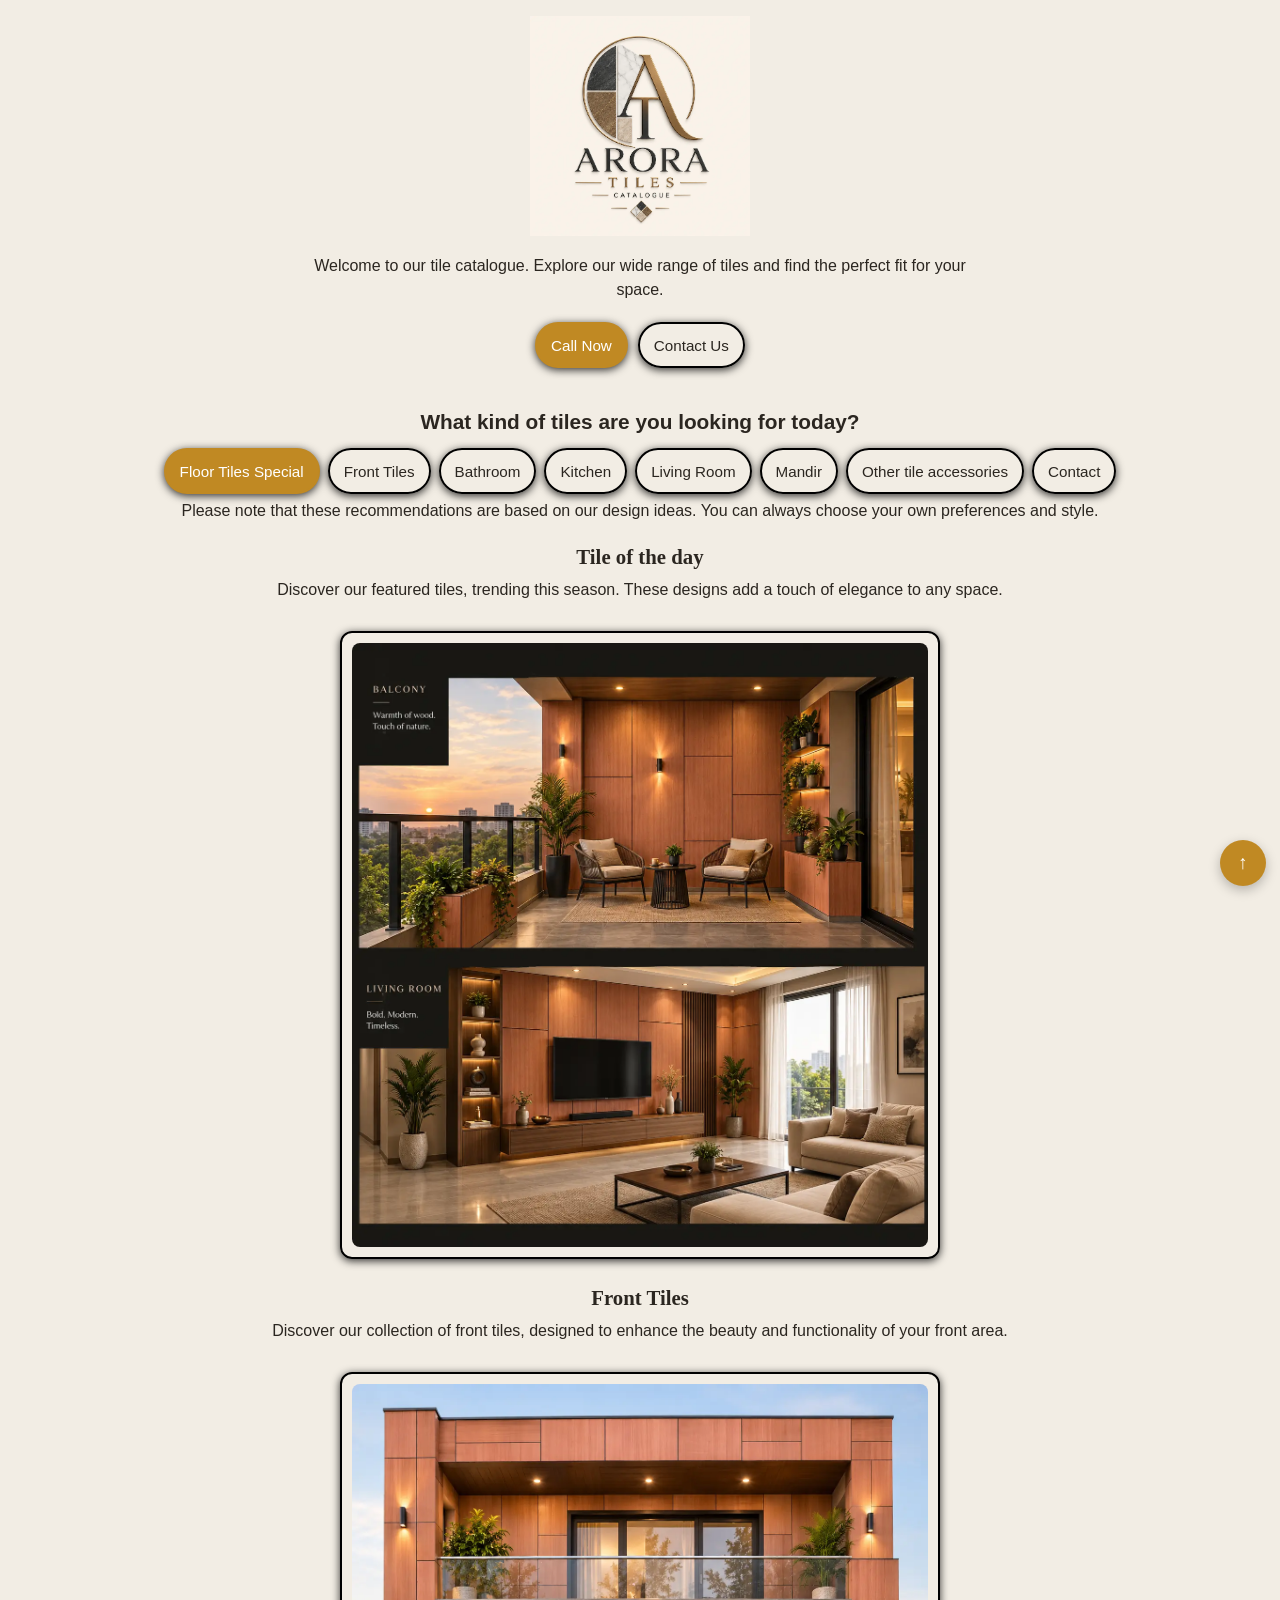
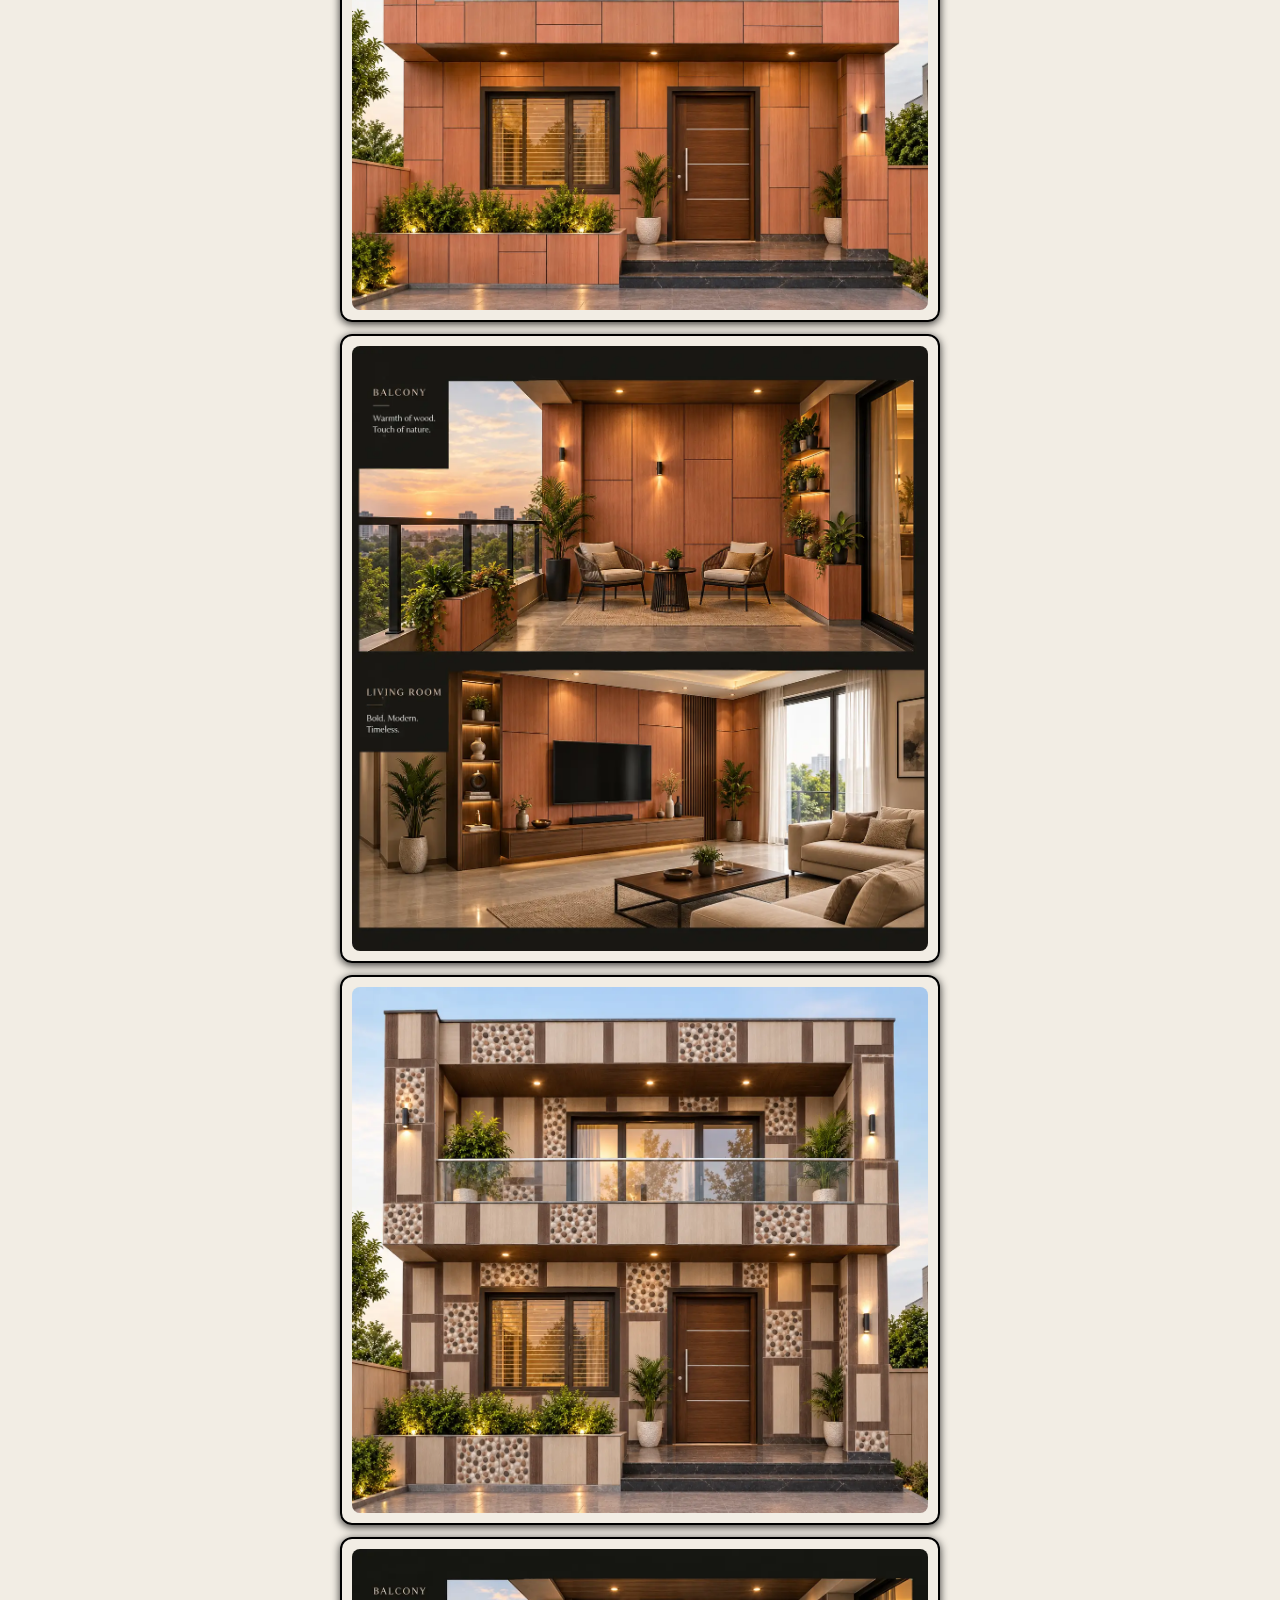
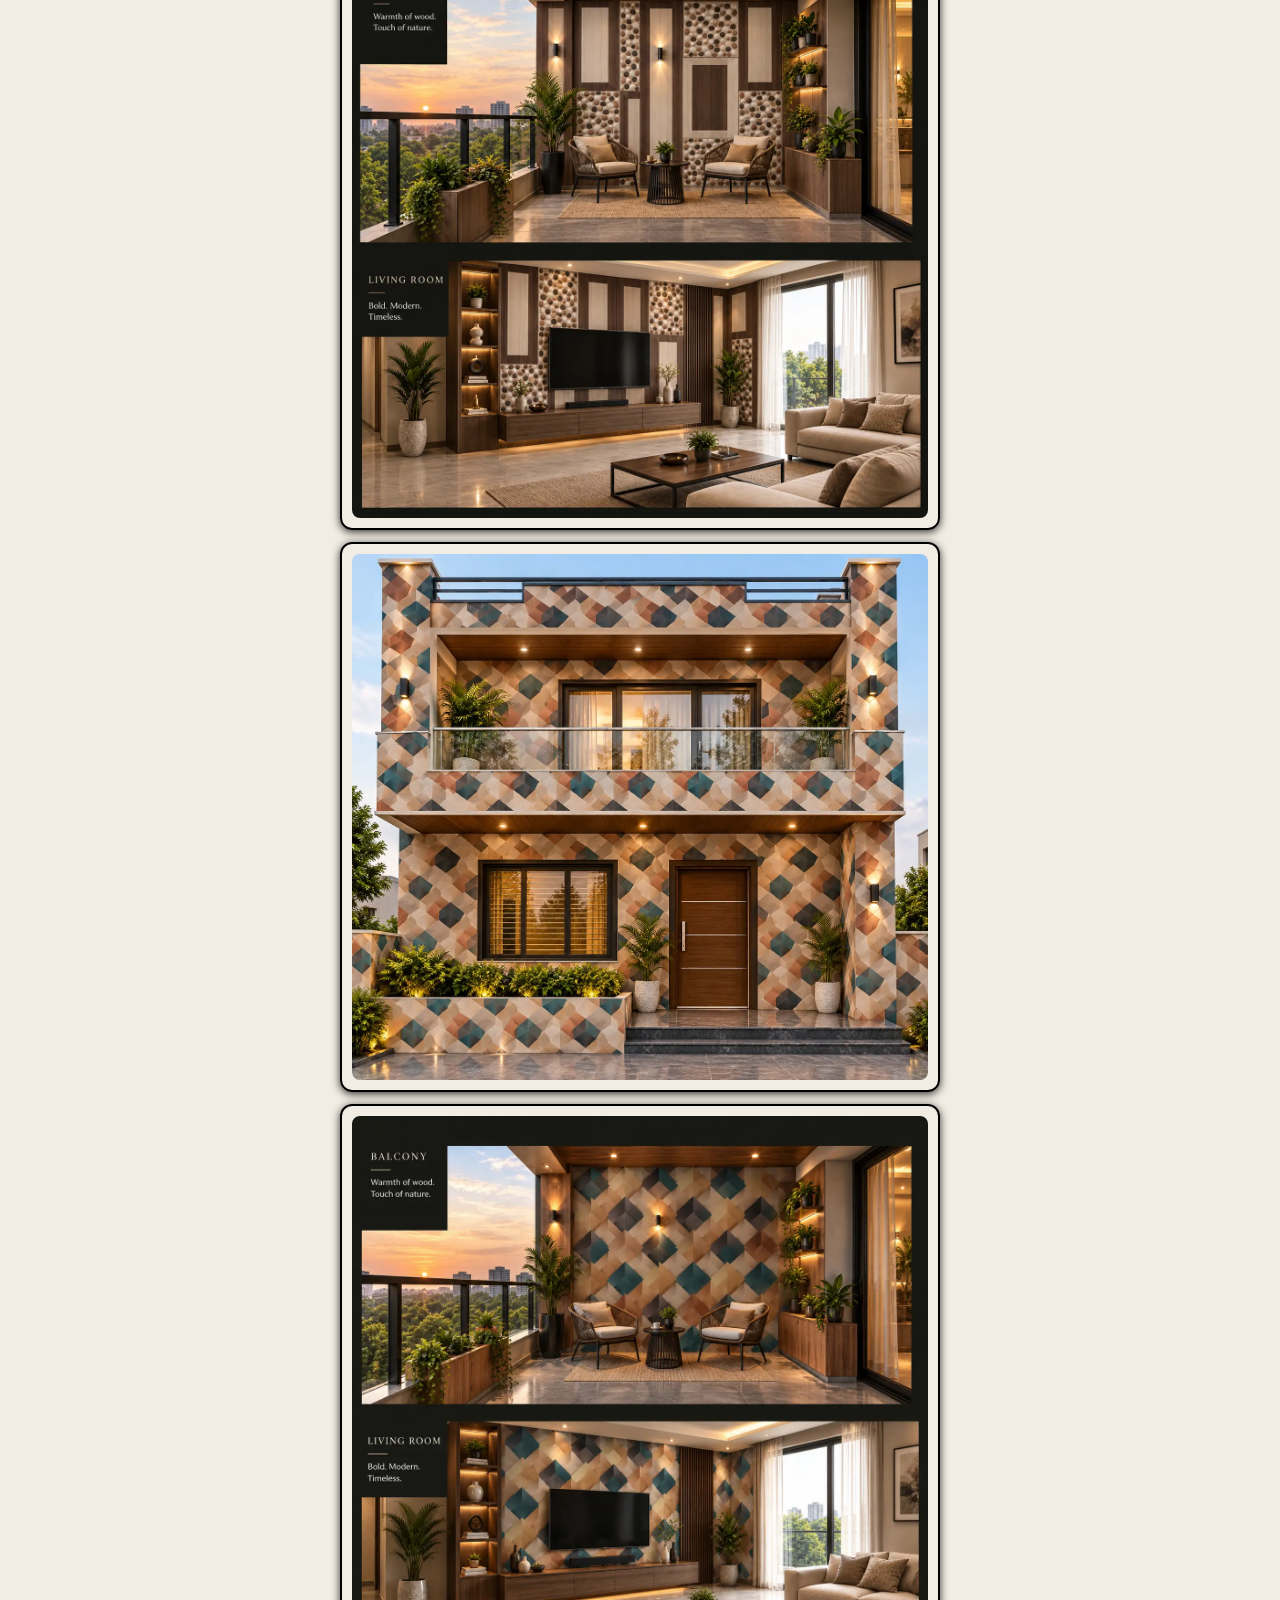
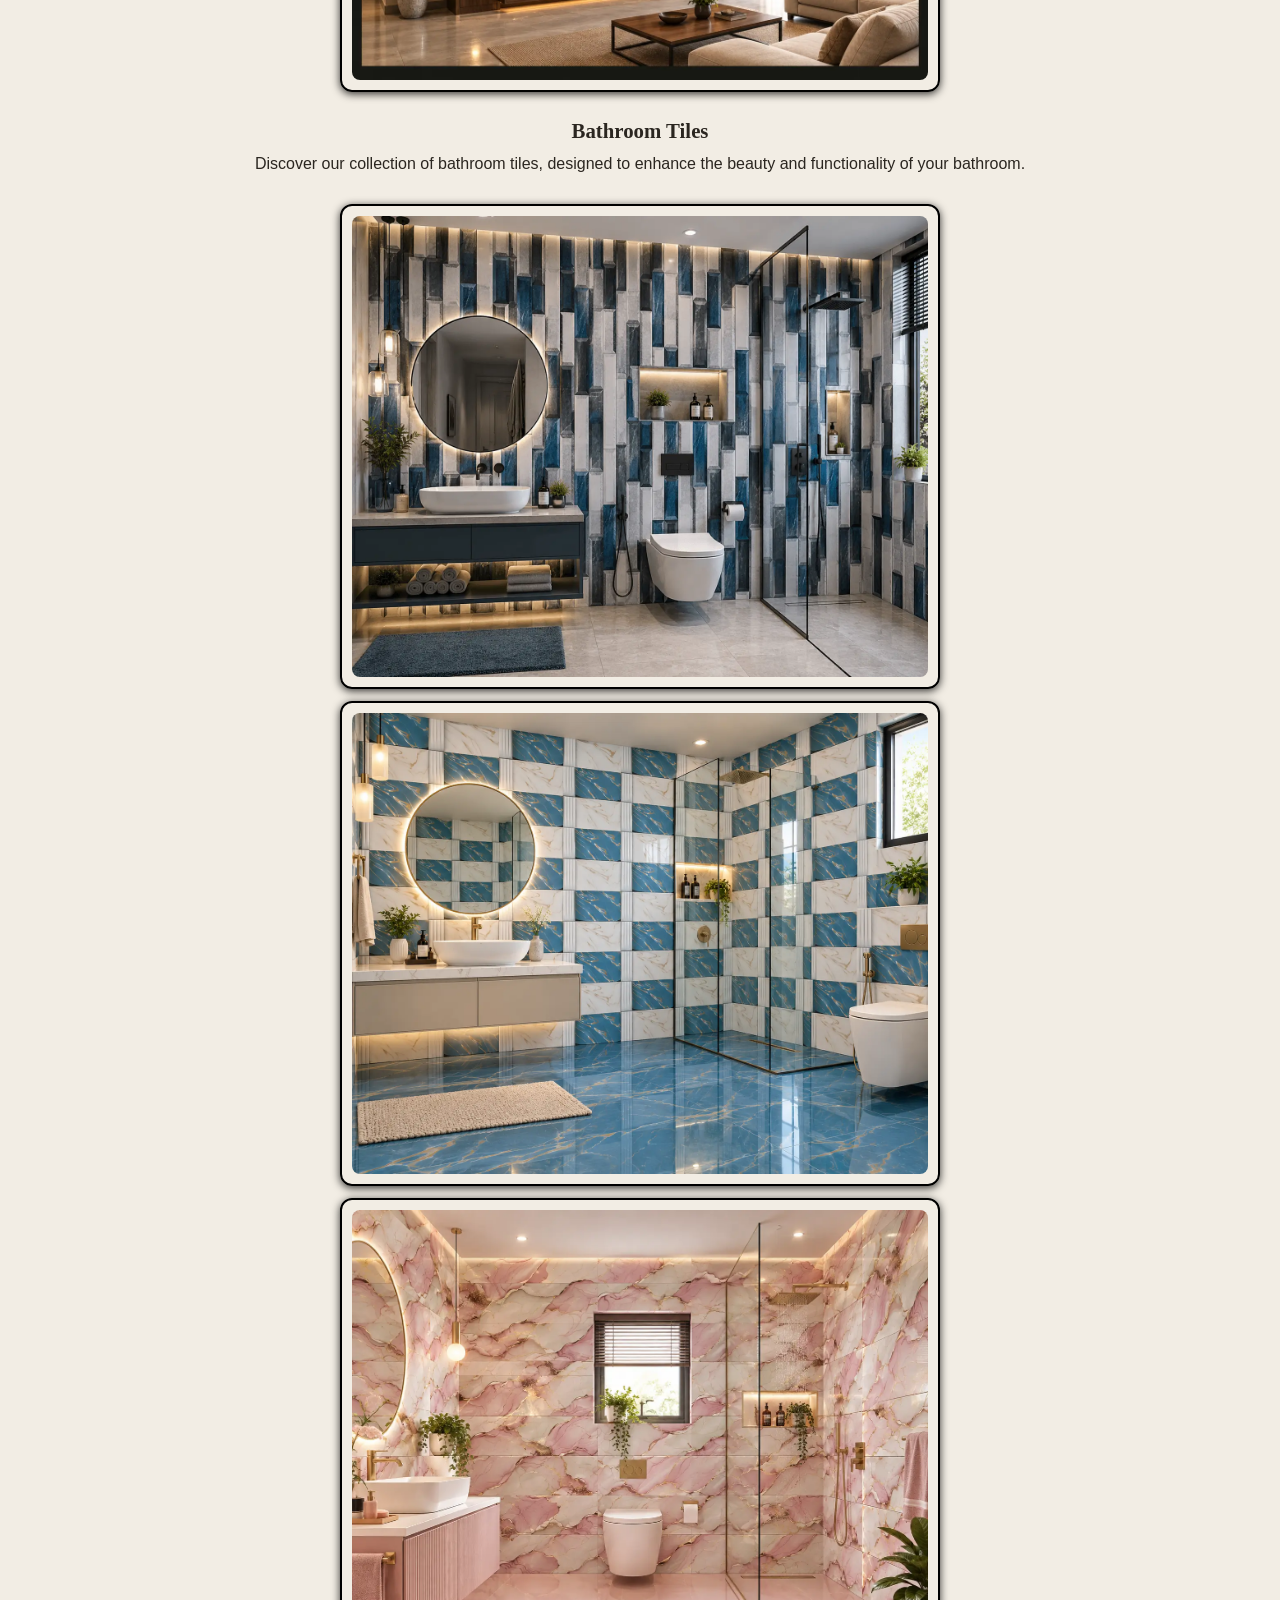
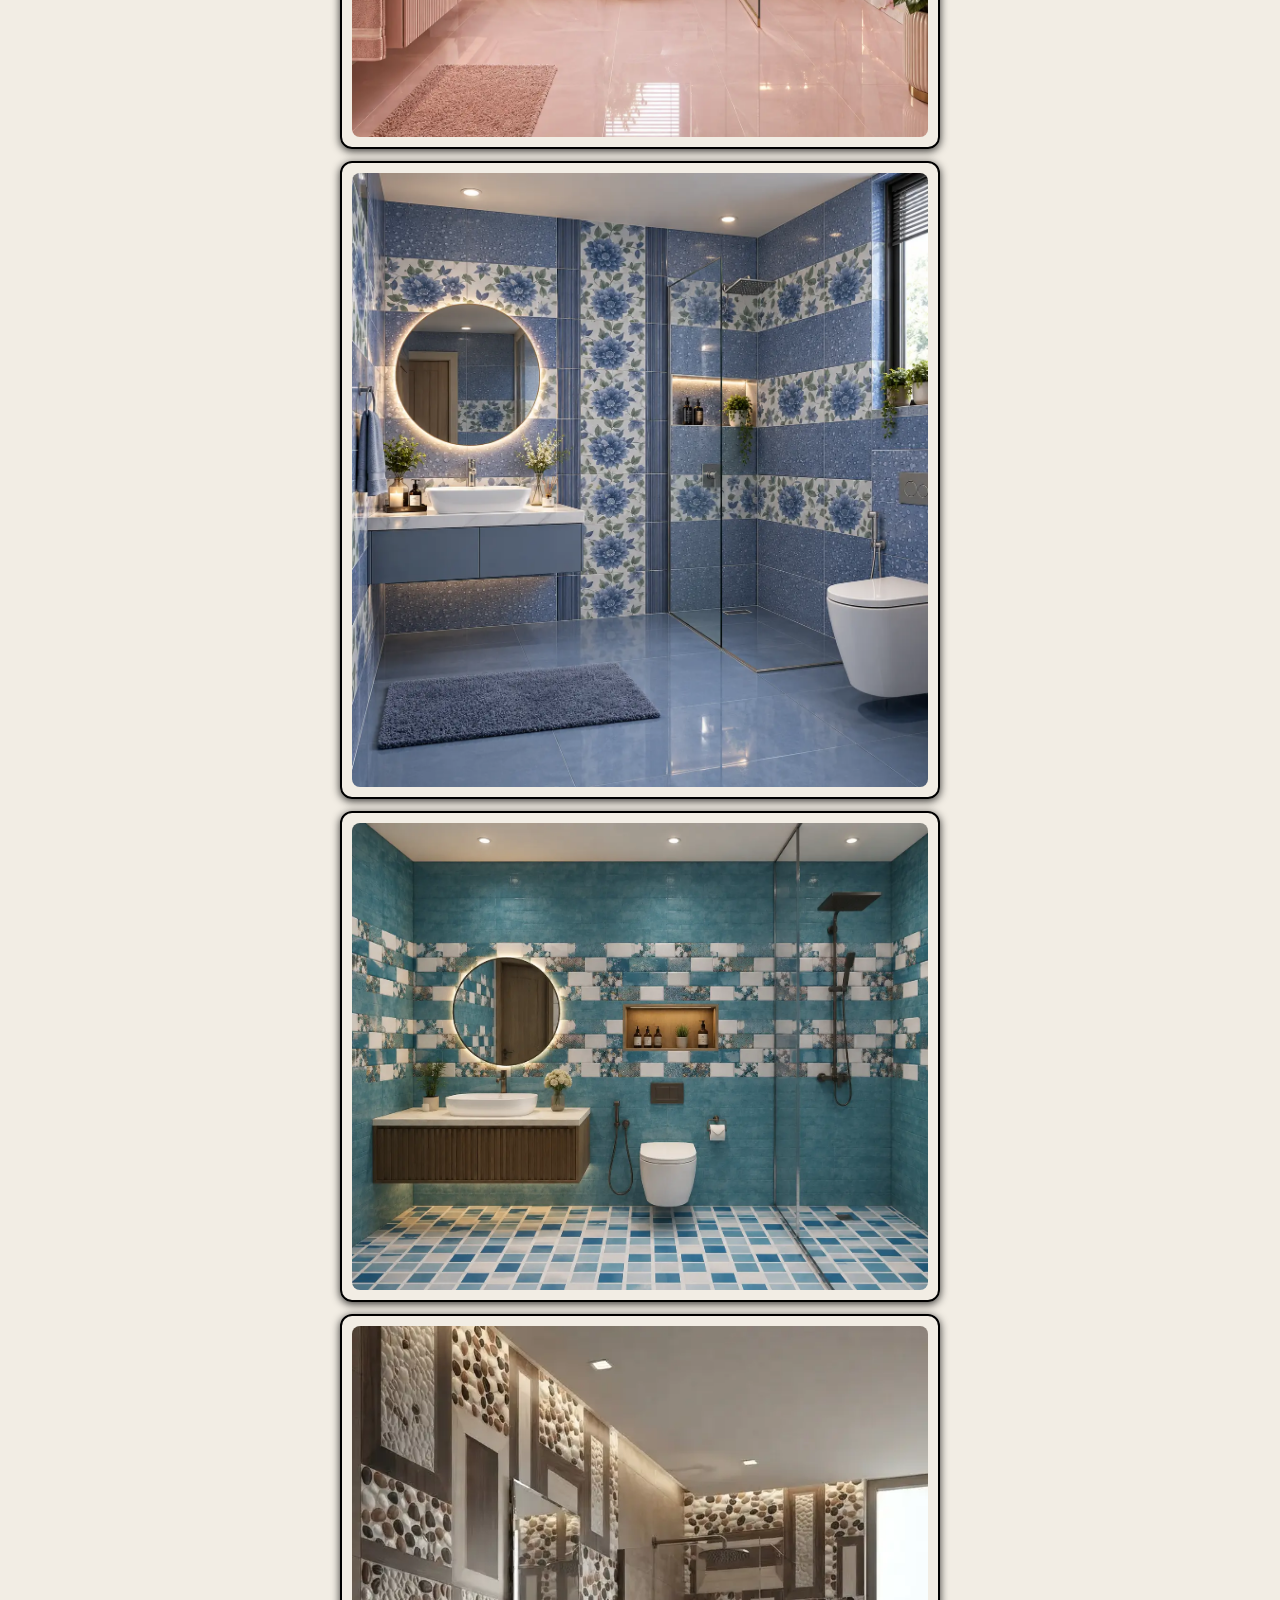
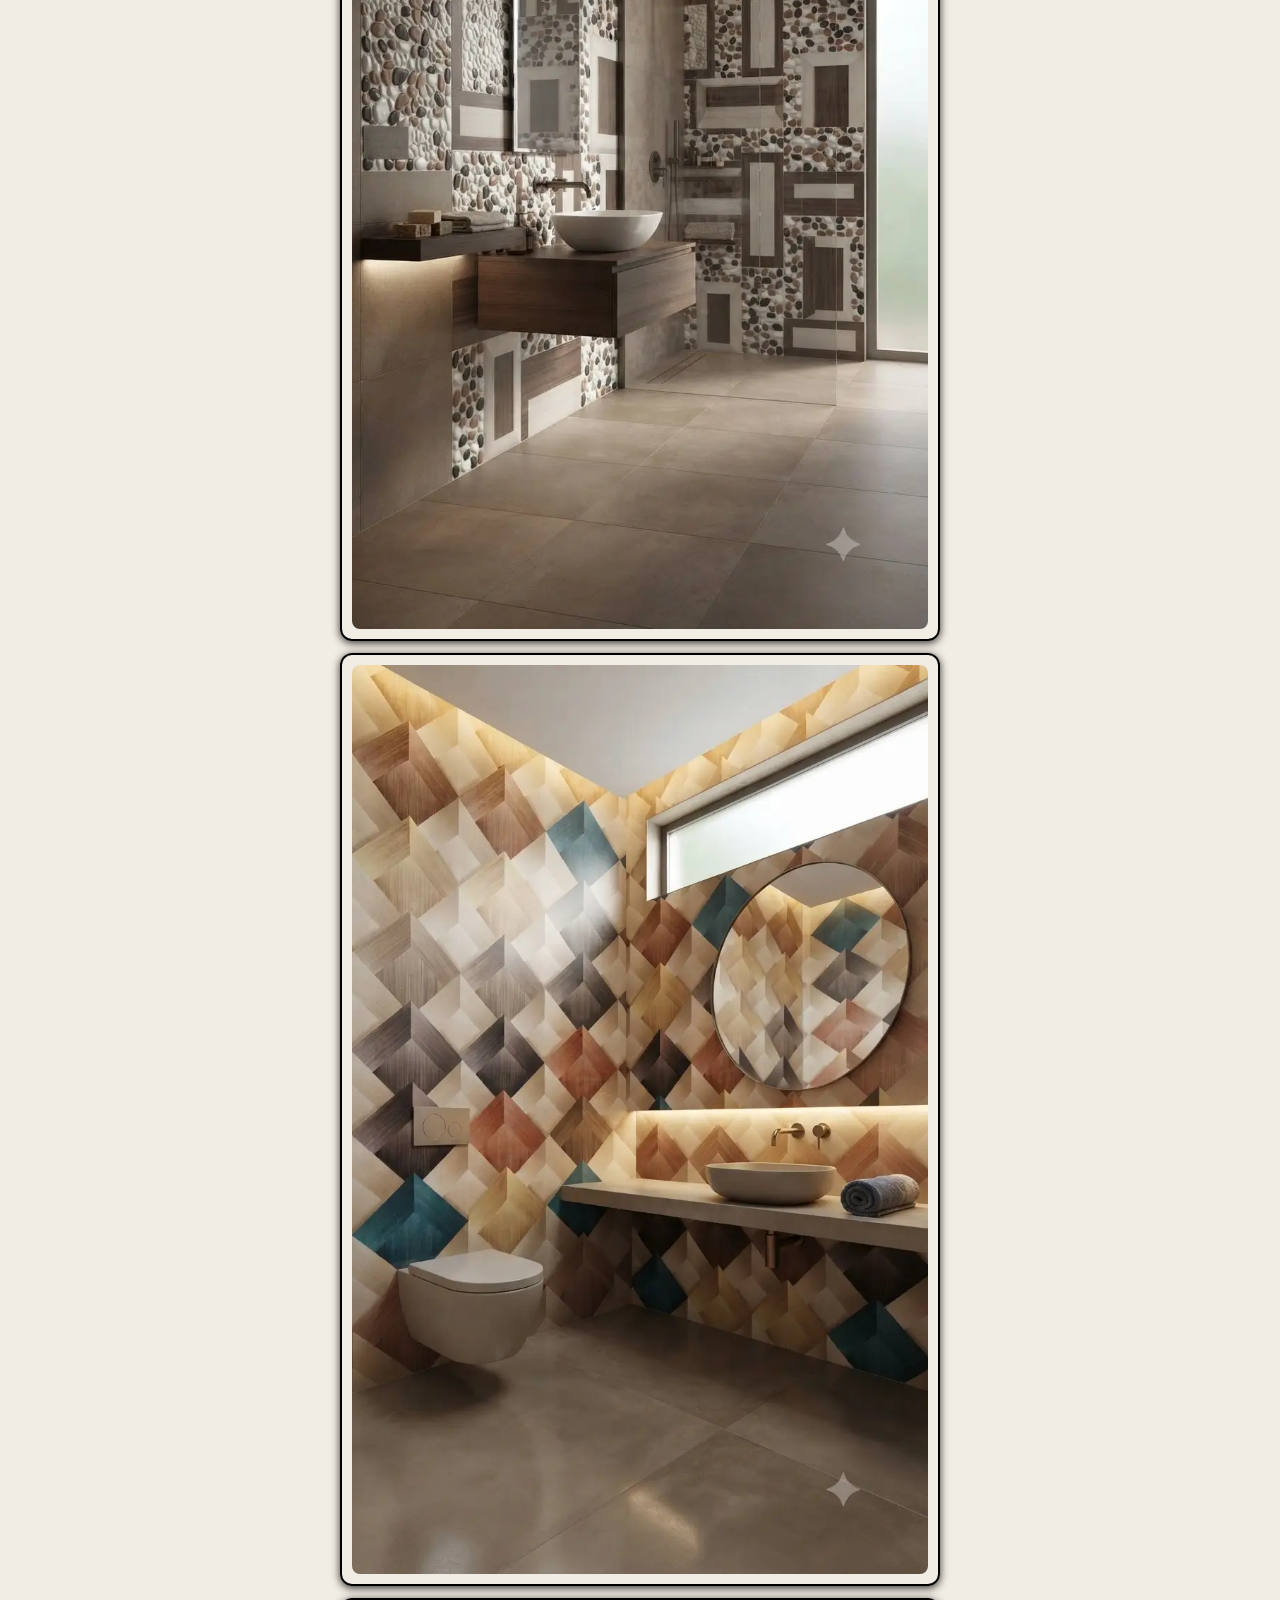
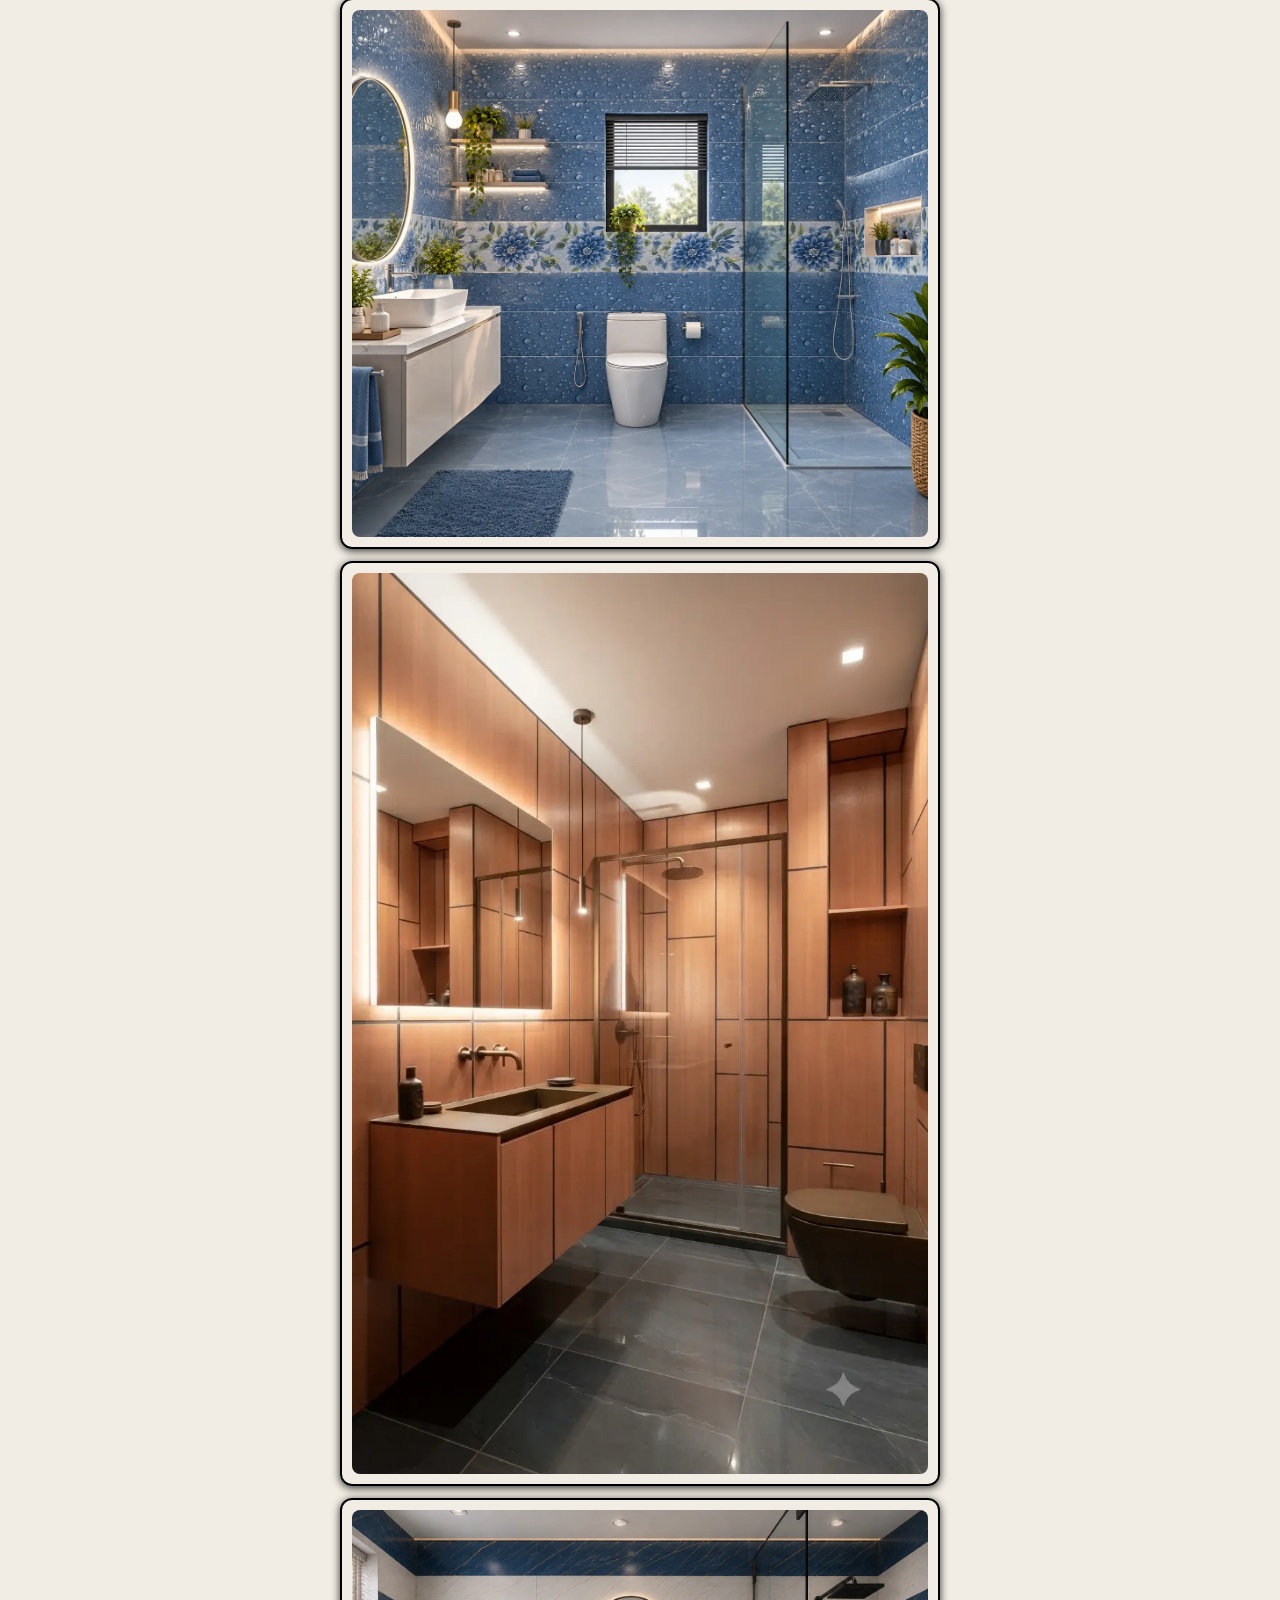
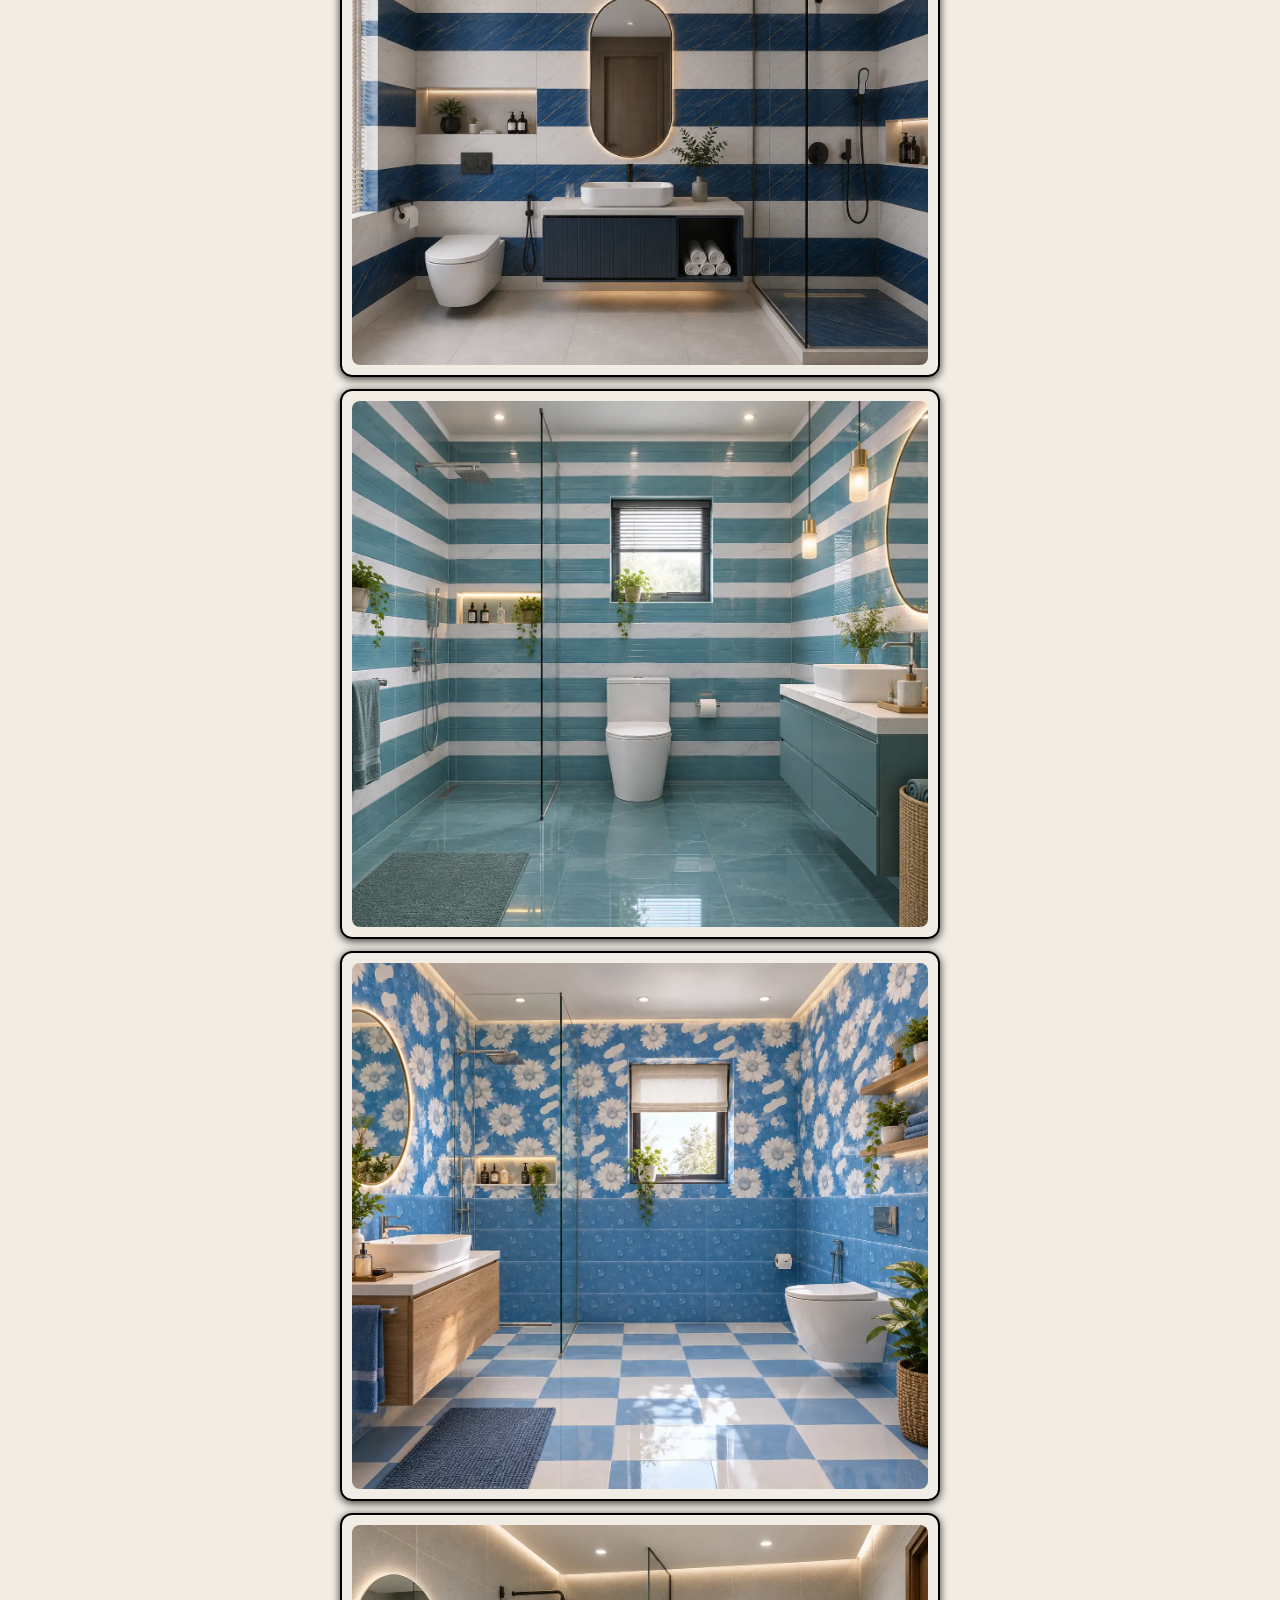
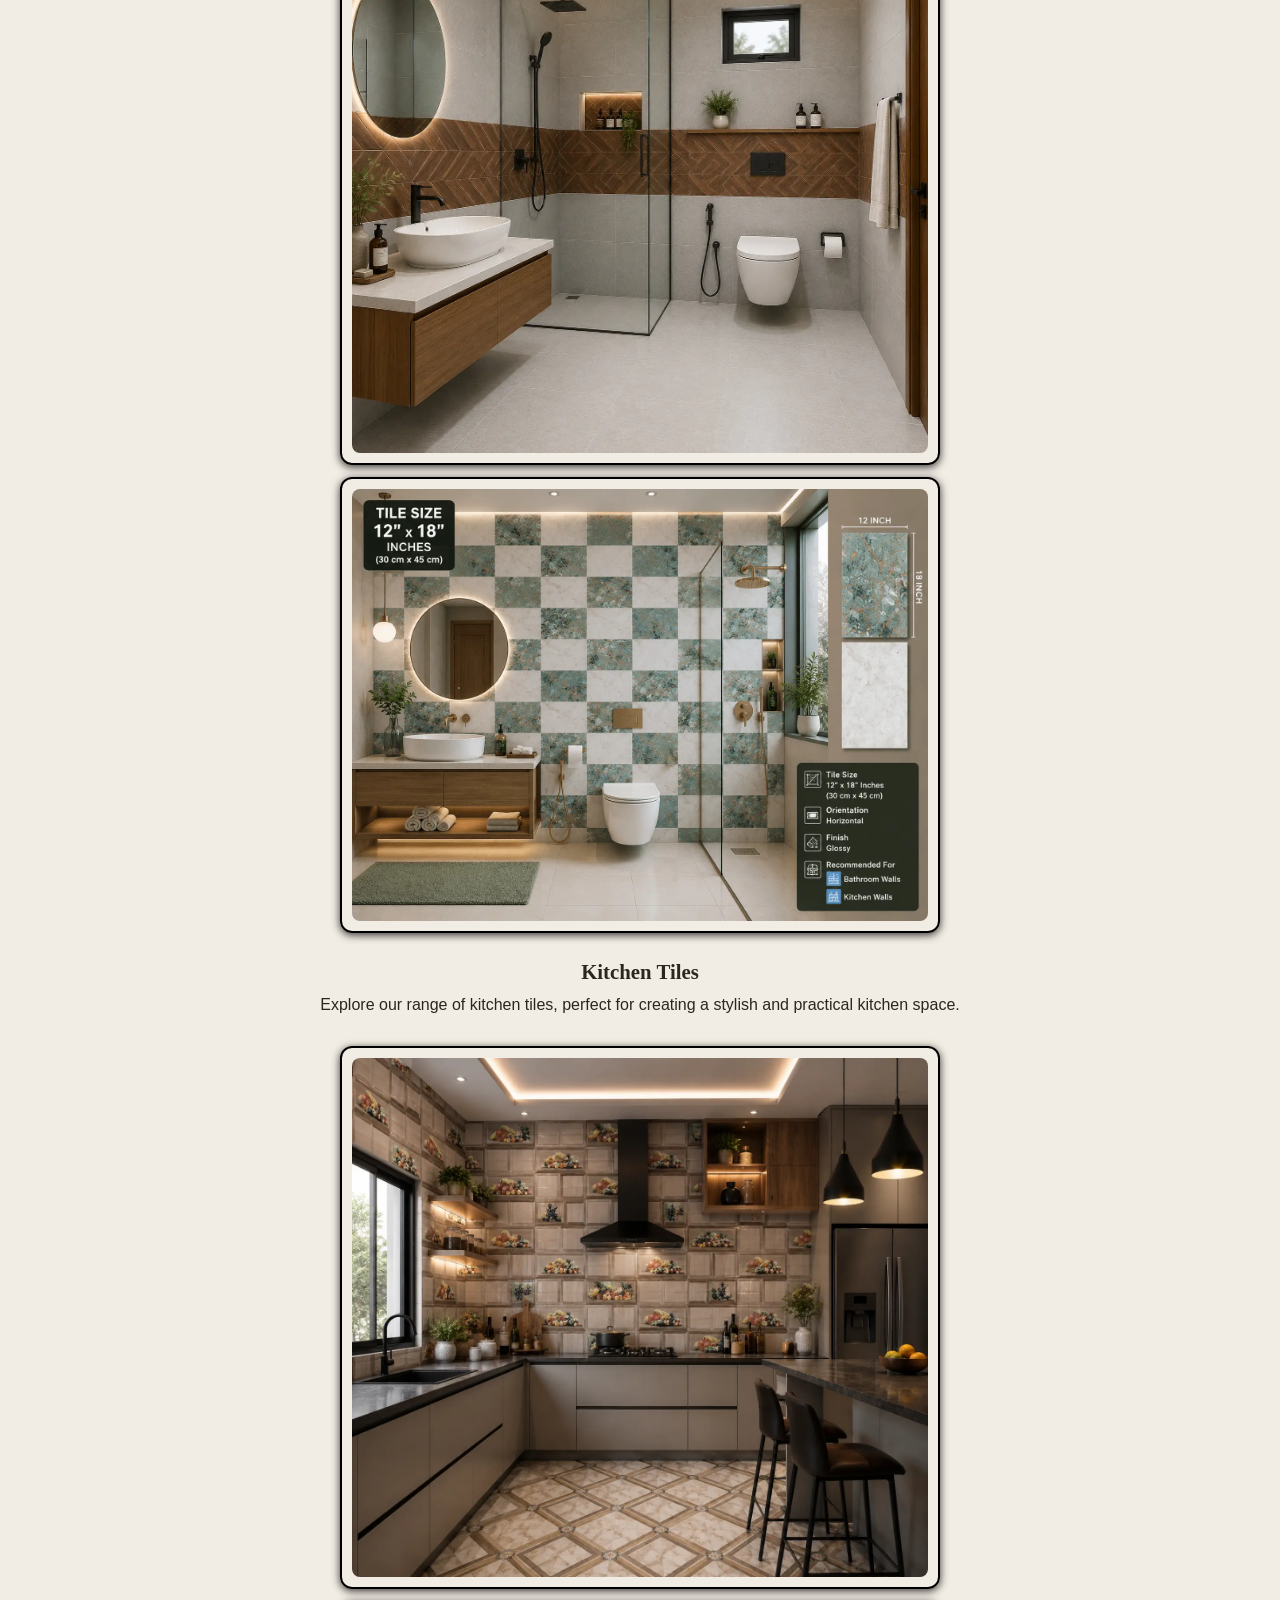
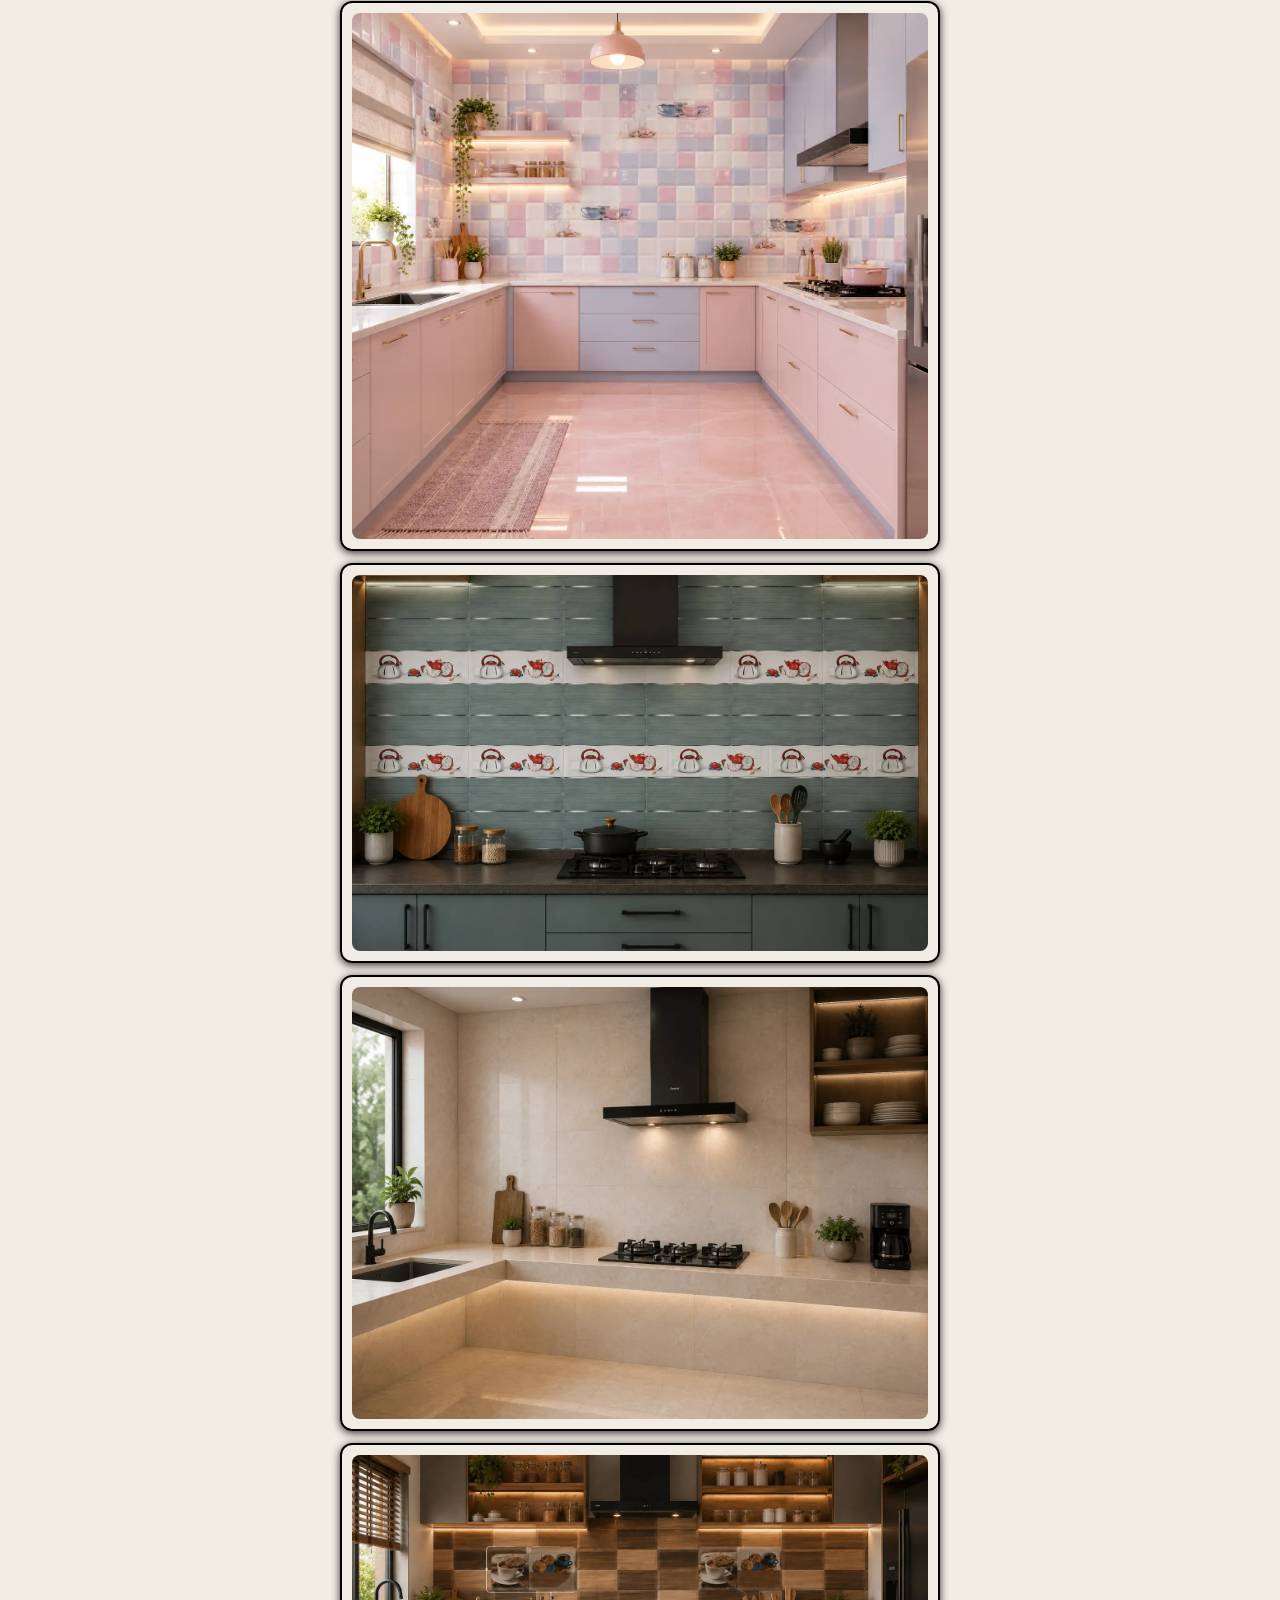
==== commit c8b2c511: "Add new image cards to index.html" ====
--- a/index.html
+++ b/index.html
@@ -100,9 +100,18 @@
             <img src="images/3D-blue.webp" alt="3D Blue Tile" loading="lazy" />
            </a>
 
+            <a class="card" href="images/blue-white-golden.webp">
+            <img src="images/blue-white-golden.webp" alt="3D Blue Tile" loading="lazy" />
+            </a>
+            
+
            <a class="card" href="images/pink-bathroom.webp">
             <img src="images/pink-bathroom.webp" alt="3D Blue Tile" loading="lazy" />
            </a>
+
+            <a class="card" href="images/criss-cross-flower.webp">
+            <img src="images/criss-cross-flower.webp" alt="3D Blue Tile" loading="lazy" />
+            </a>
 
            <a class="card" href="images/Blue-green-bathroom-design-blue-check-floor.webp"> 
             <img src="images/Blue-green-bathroom-design-blue-check-floor.webp" alt="Blue Green Tile with check blue on the floor " loading="lazy" />
@@ -124,6 +133,10 @@
              <img src="images/creame-diamond.webp" alt="beautiful blue and white floor with a classic blue shade check design."/>
            </a>  
 
+            <a class="card" href="images/single-line-flower.webp">
+            <img src="images/single-line-flower.webp" alt="3D Blue Tile" loading="lazy" />
+            </a>
+            
             <a class="card" href="images/orange-lines-bathroom.webp">
              <img src="images/orange-lines-bathroom.webp" alt="beautiful blue and white floor with a classic blue shade check design."/>
            </a>  
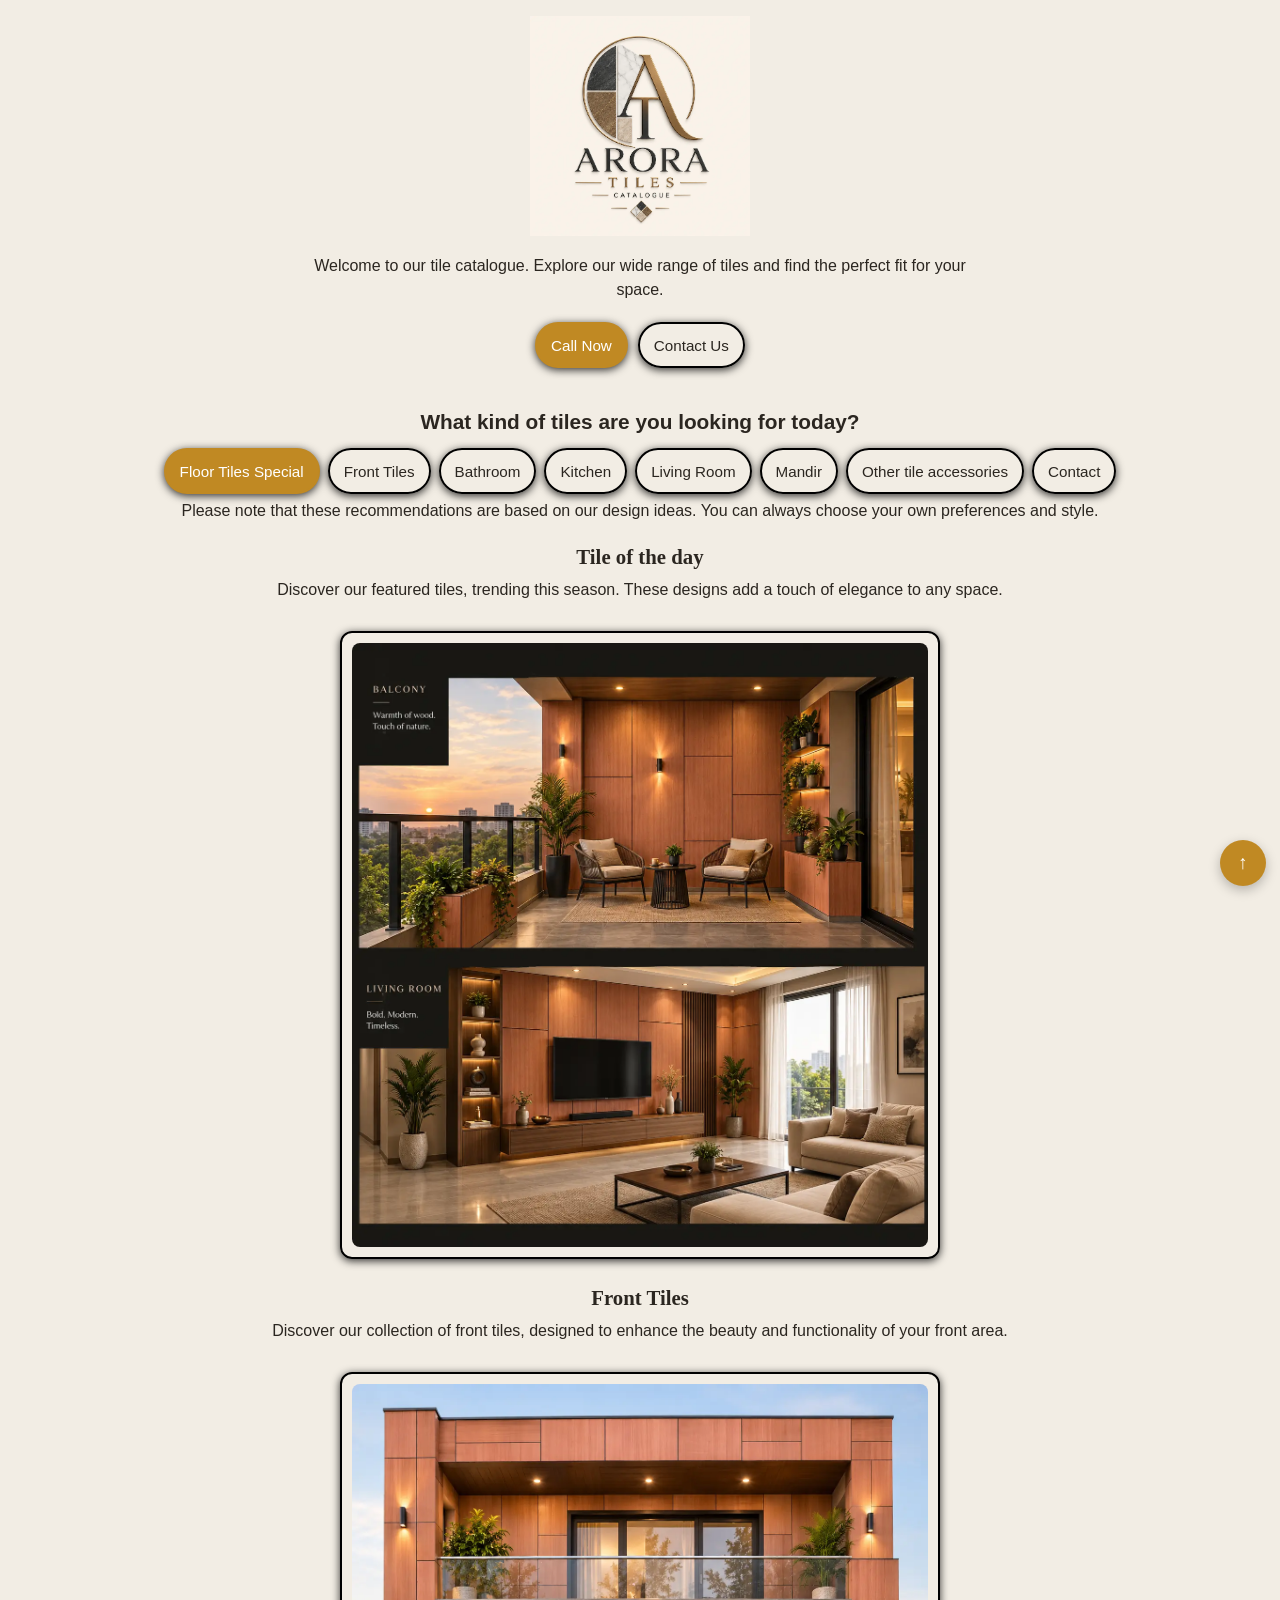
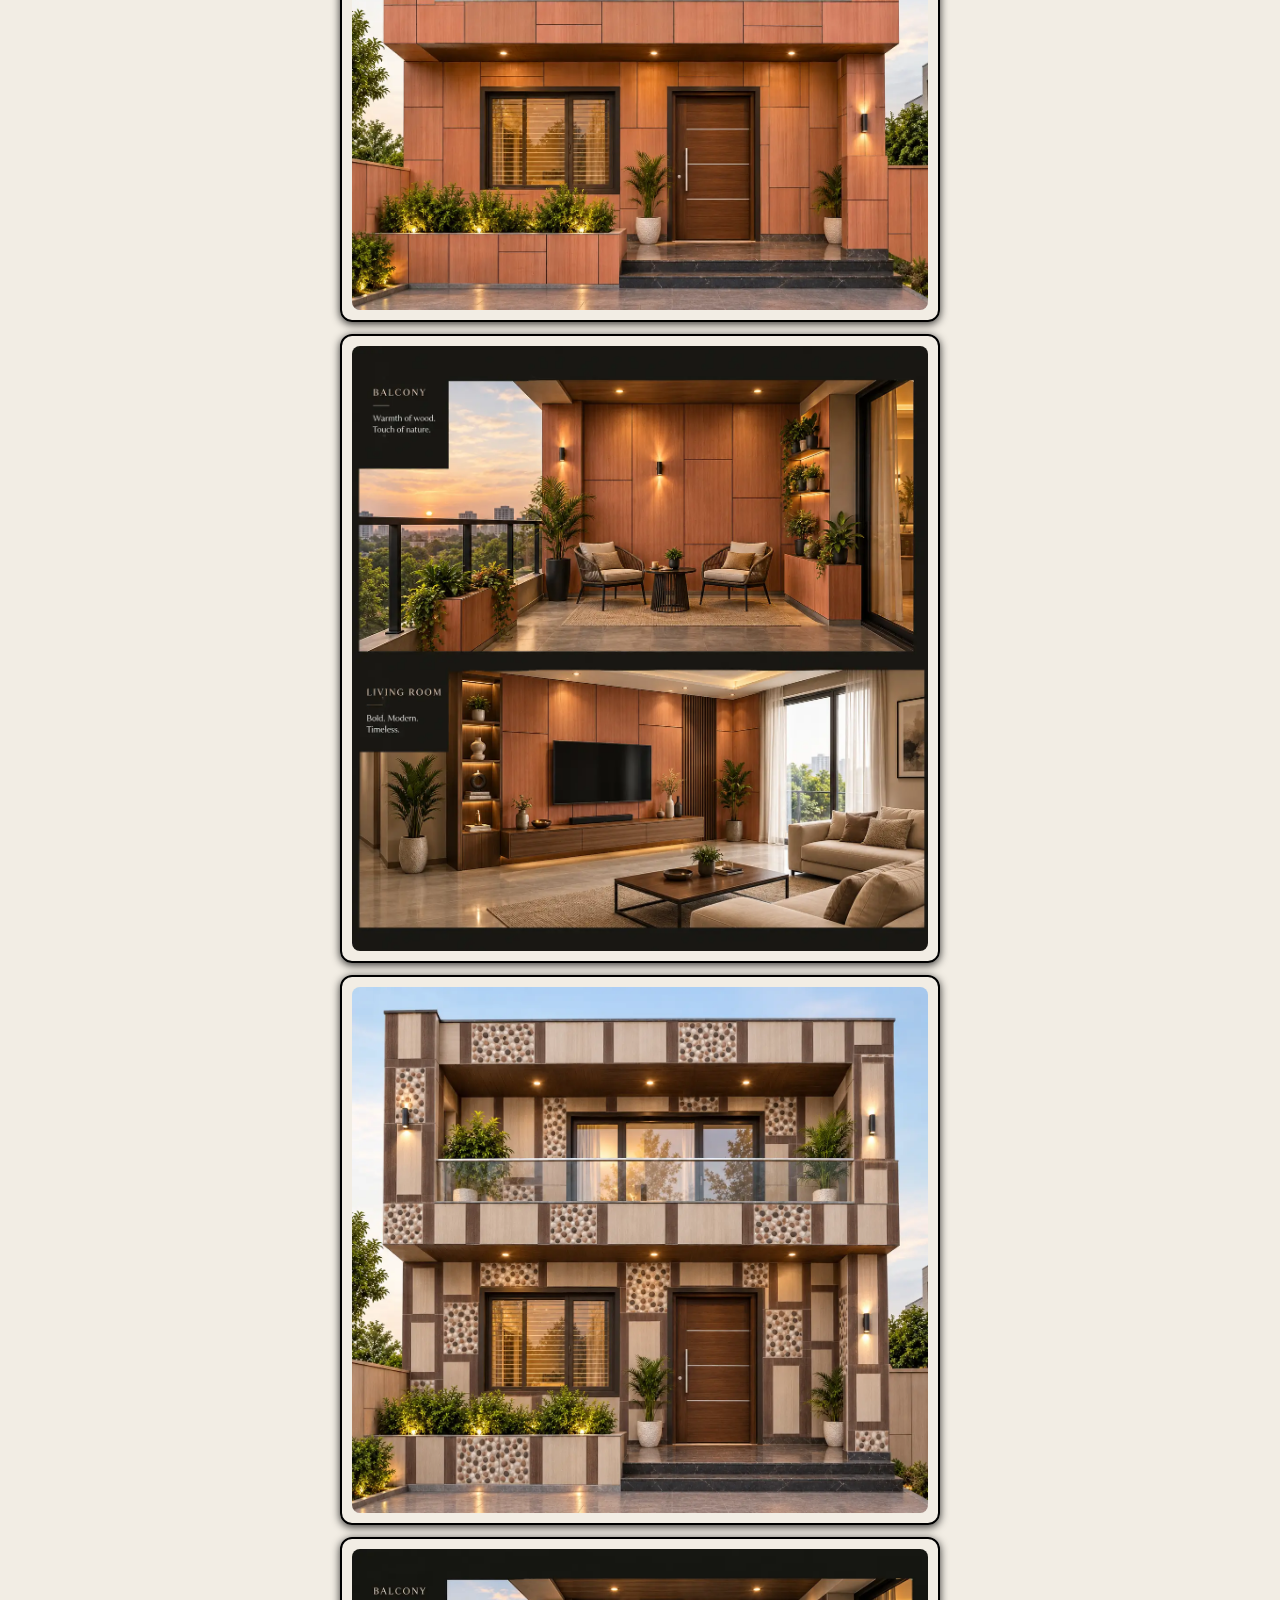
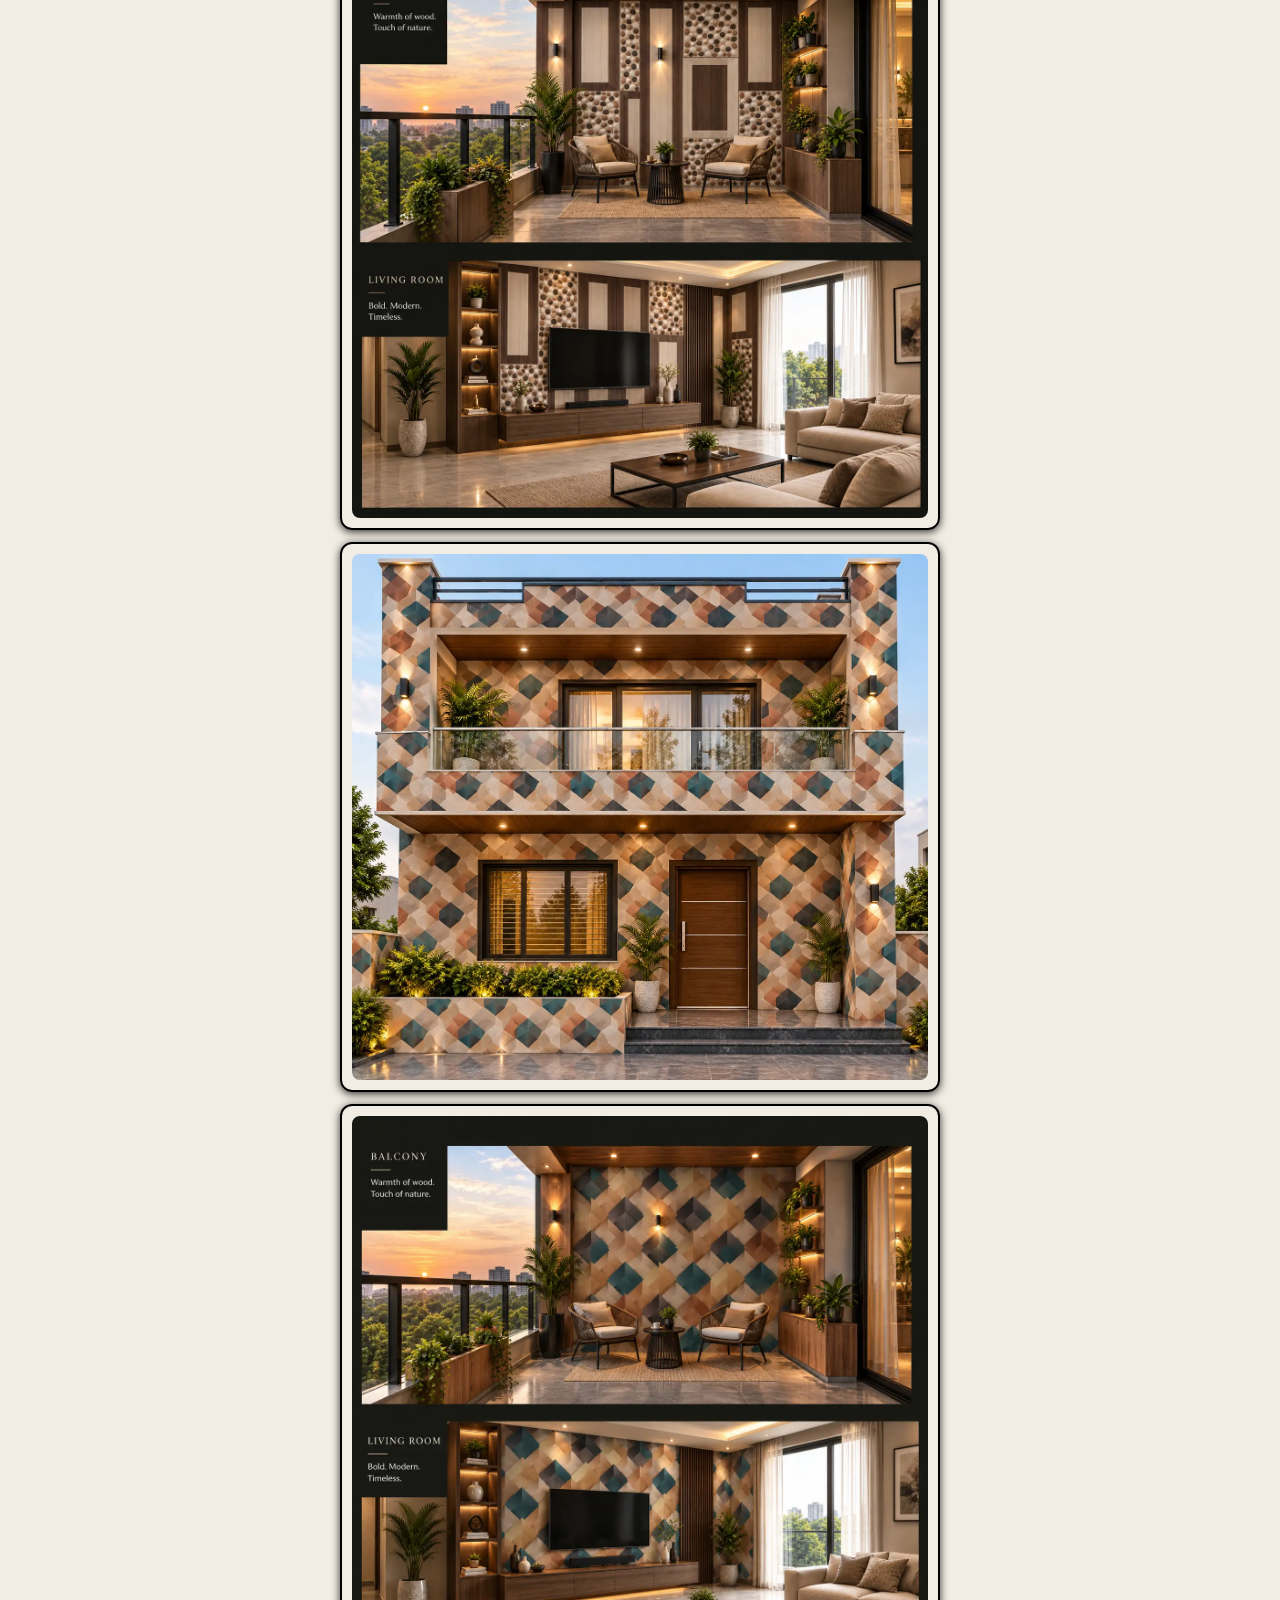
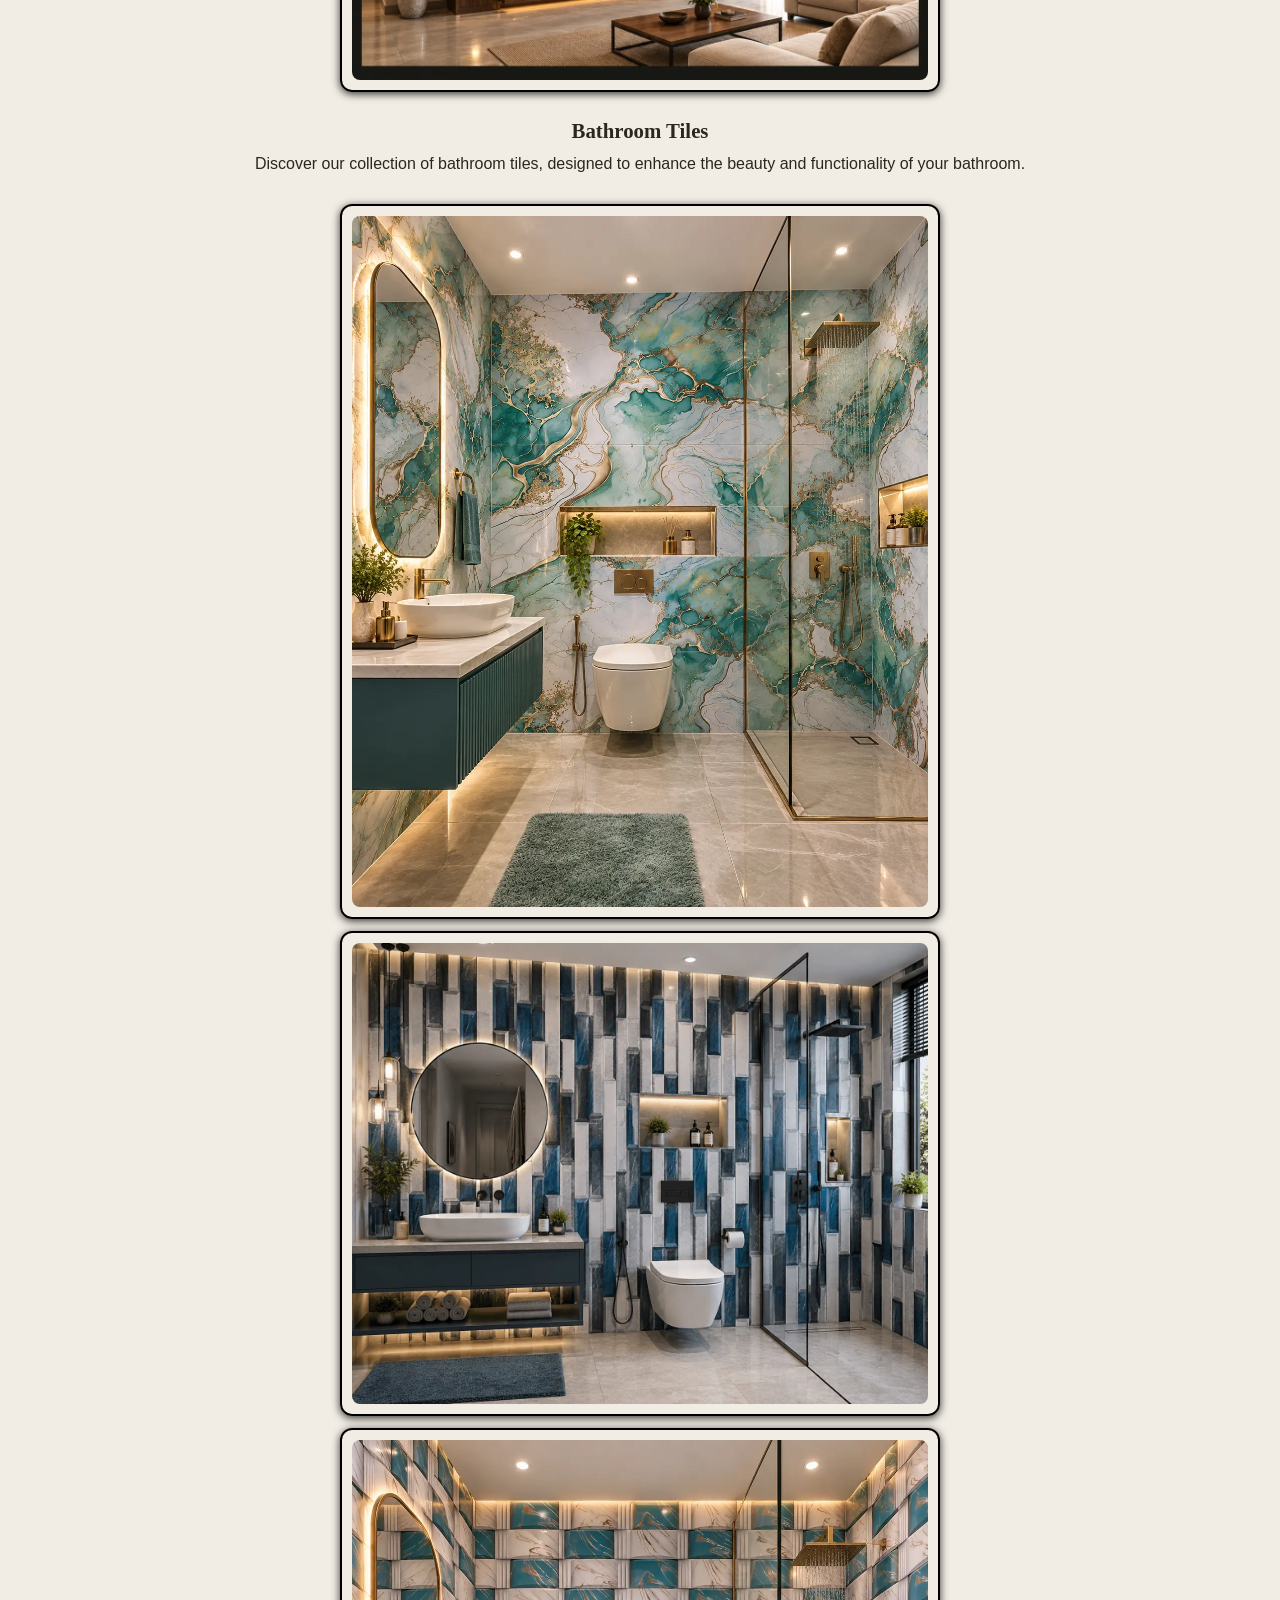
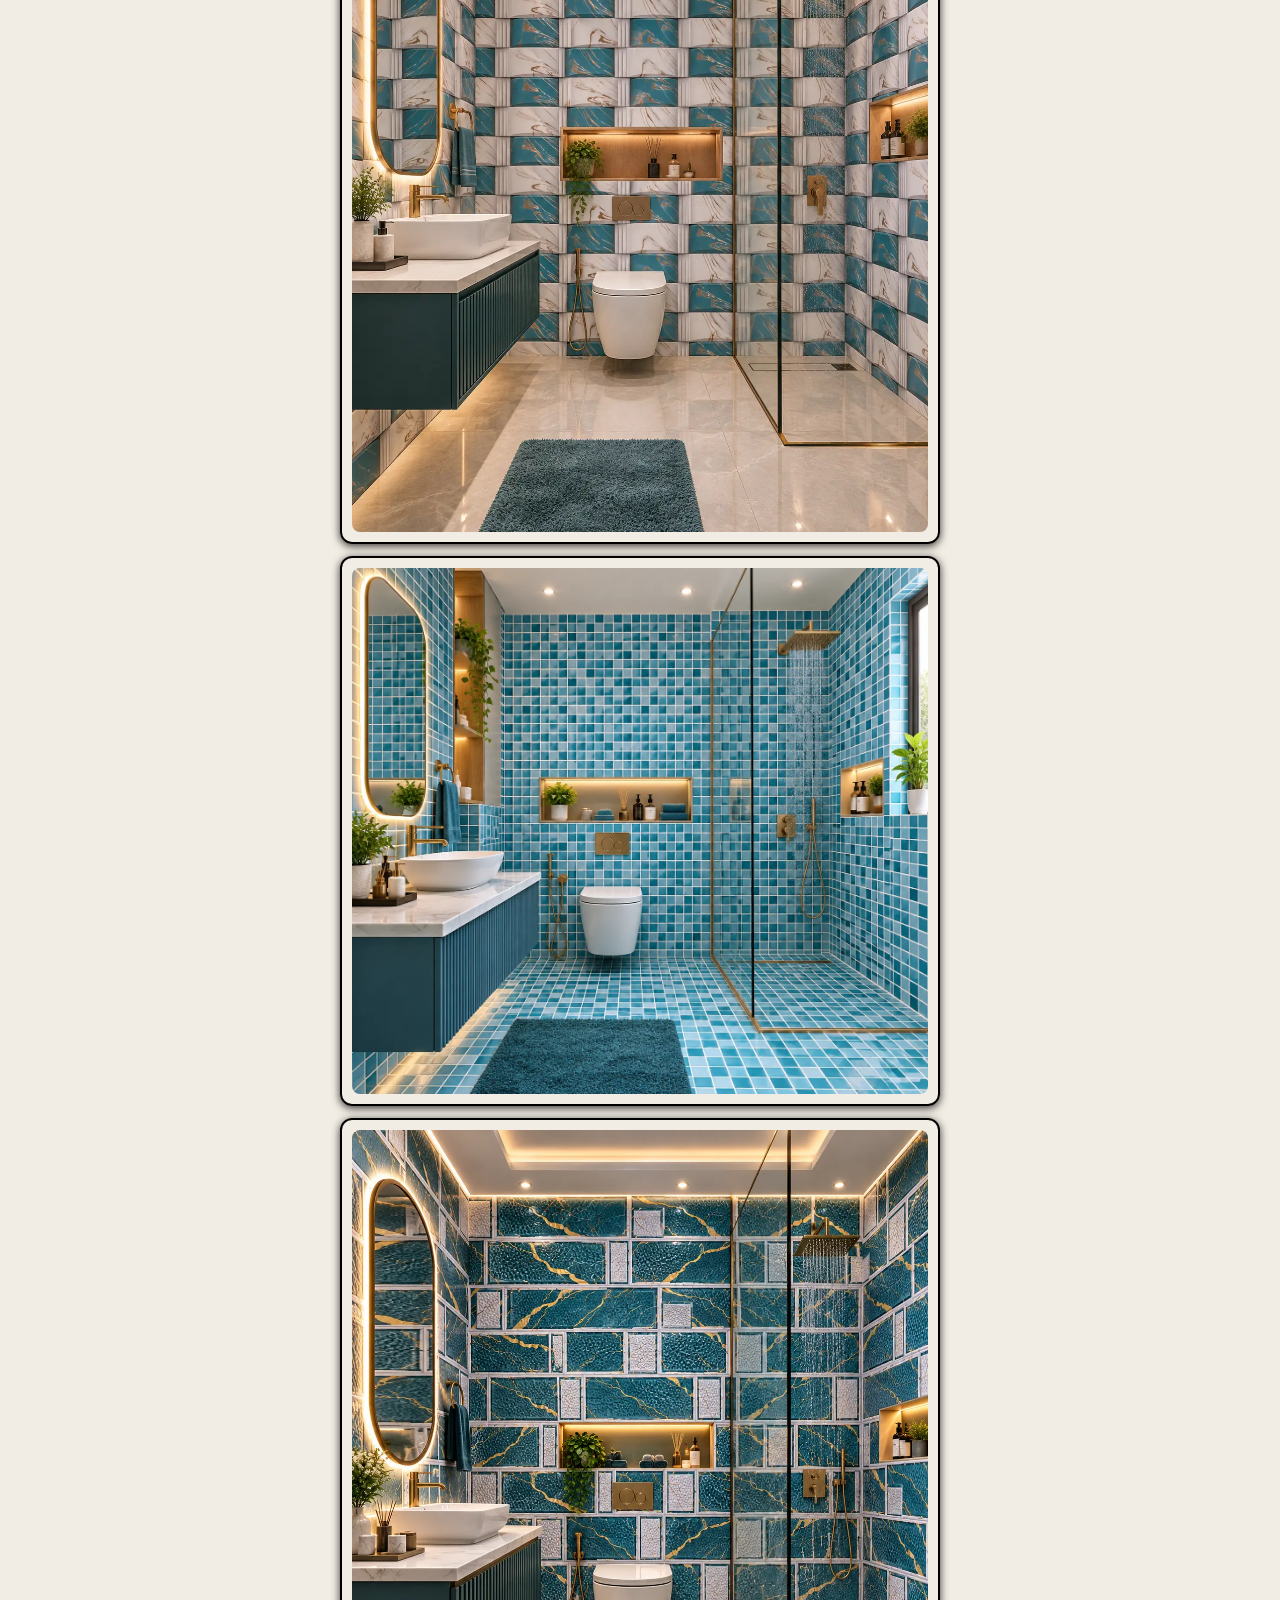
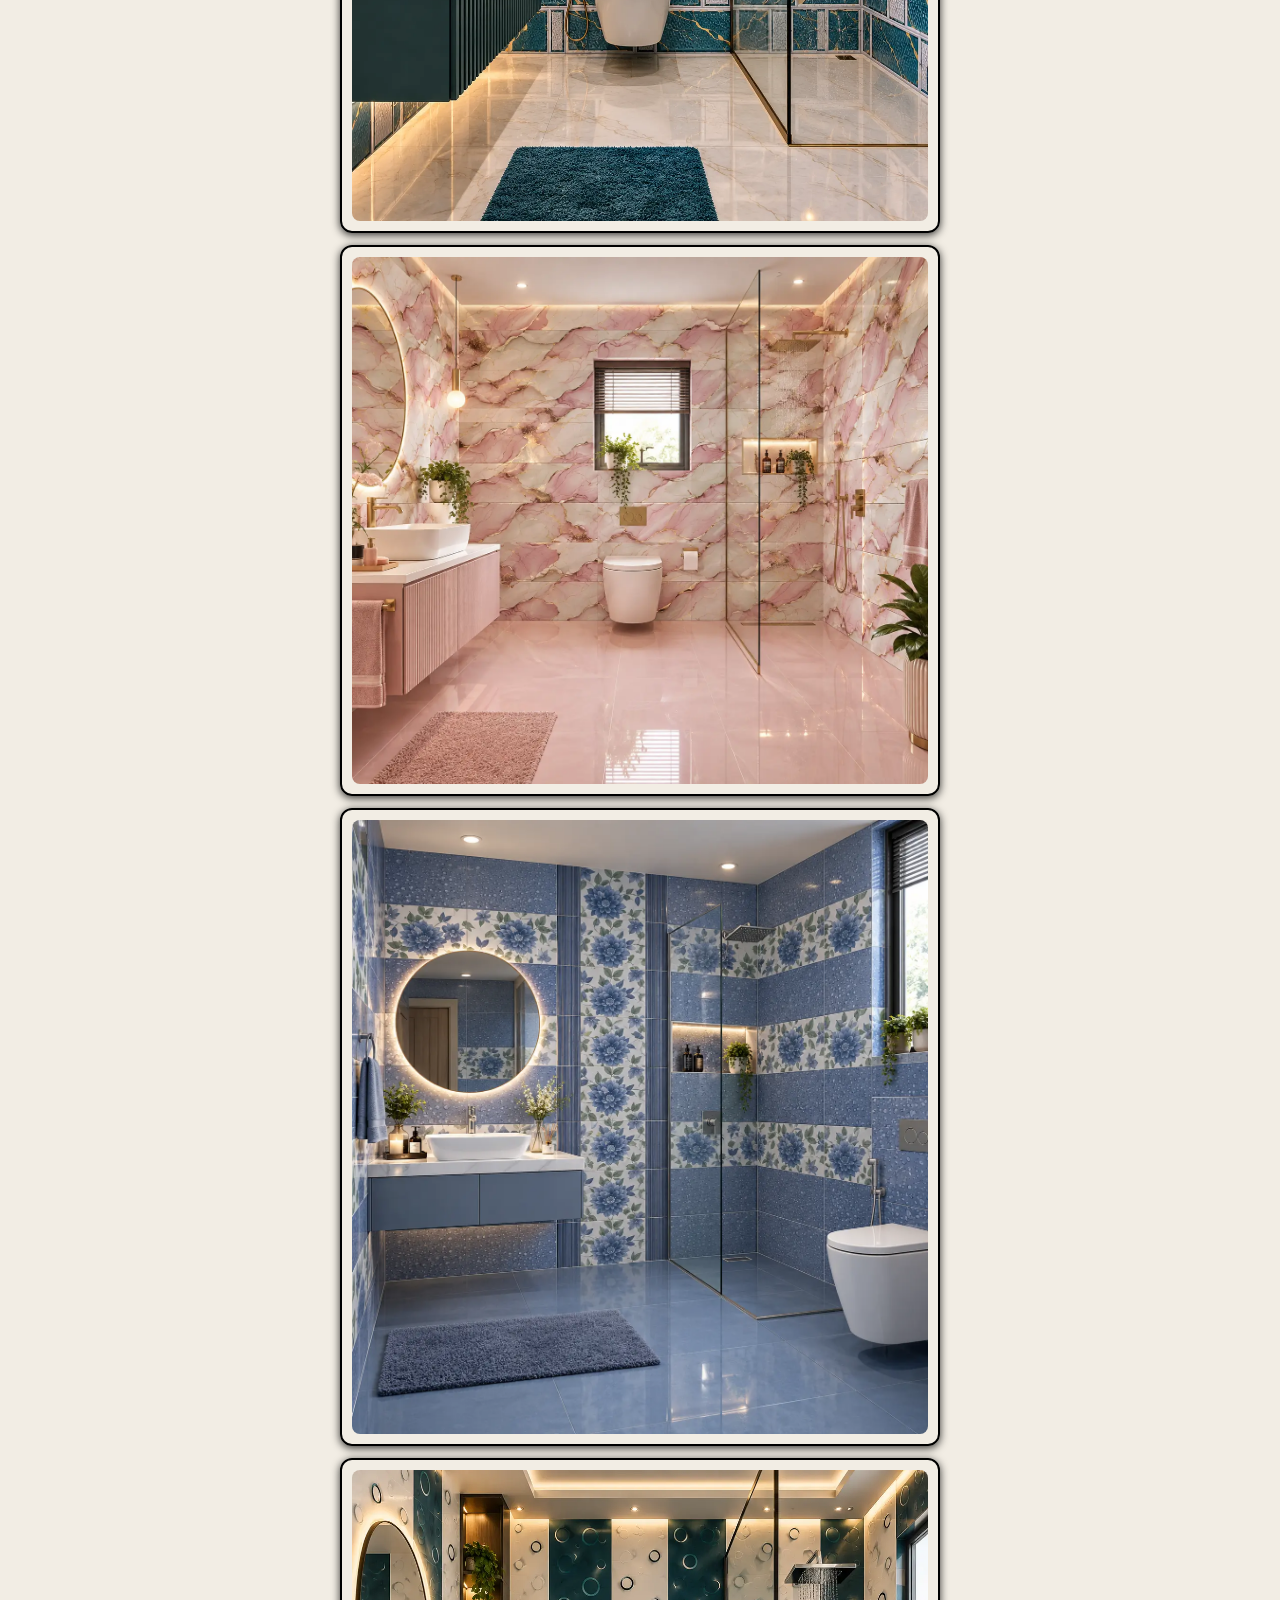
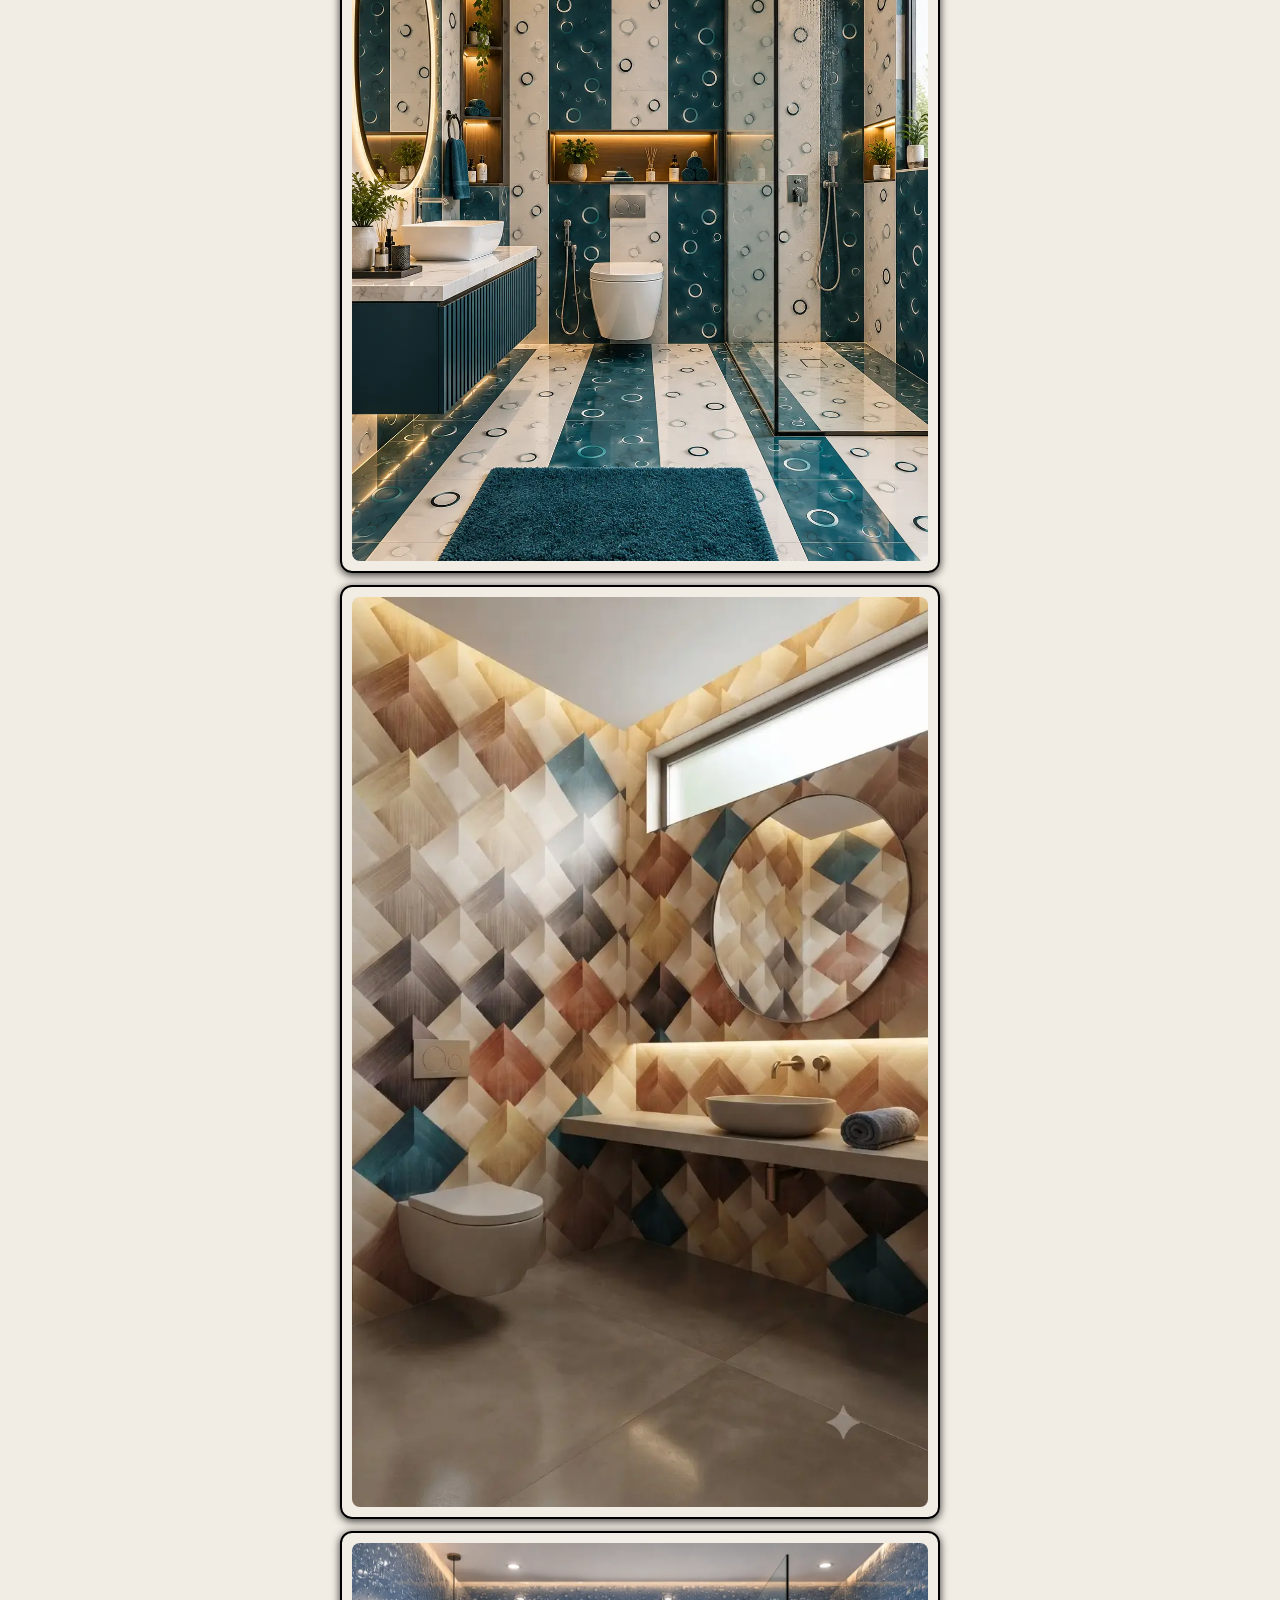
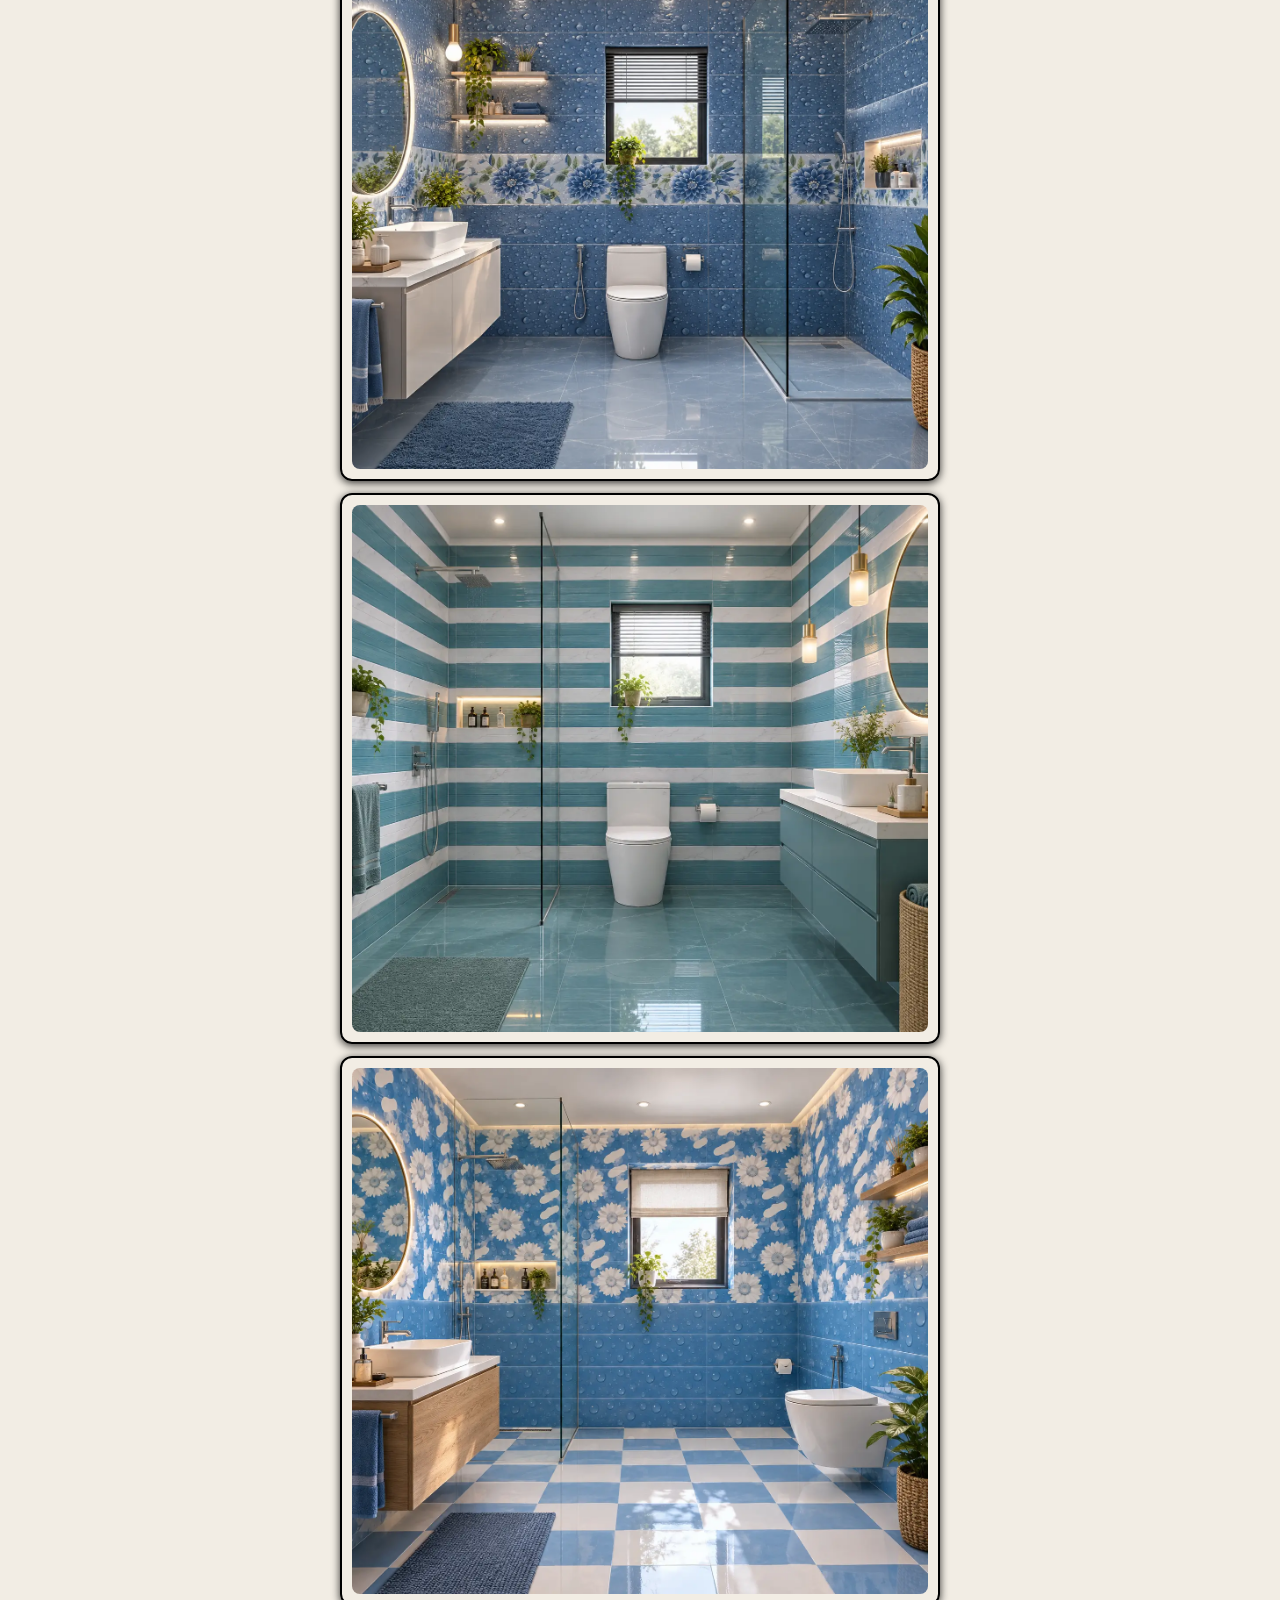
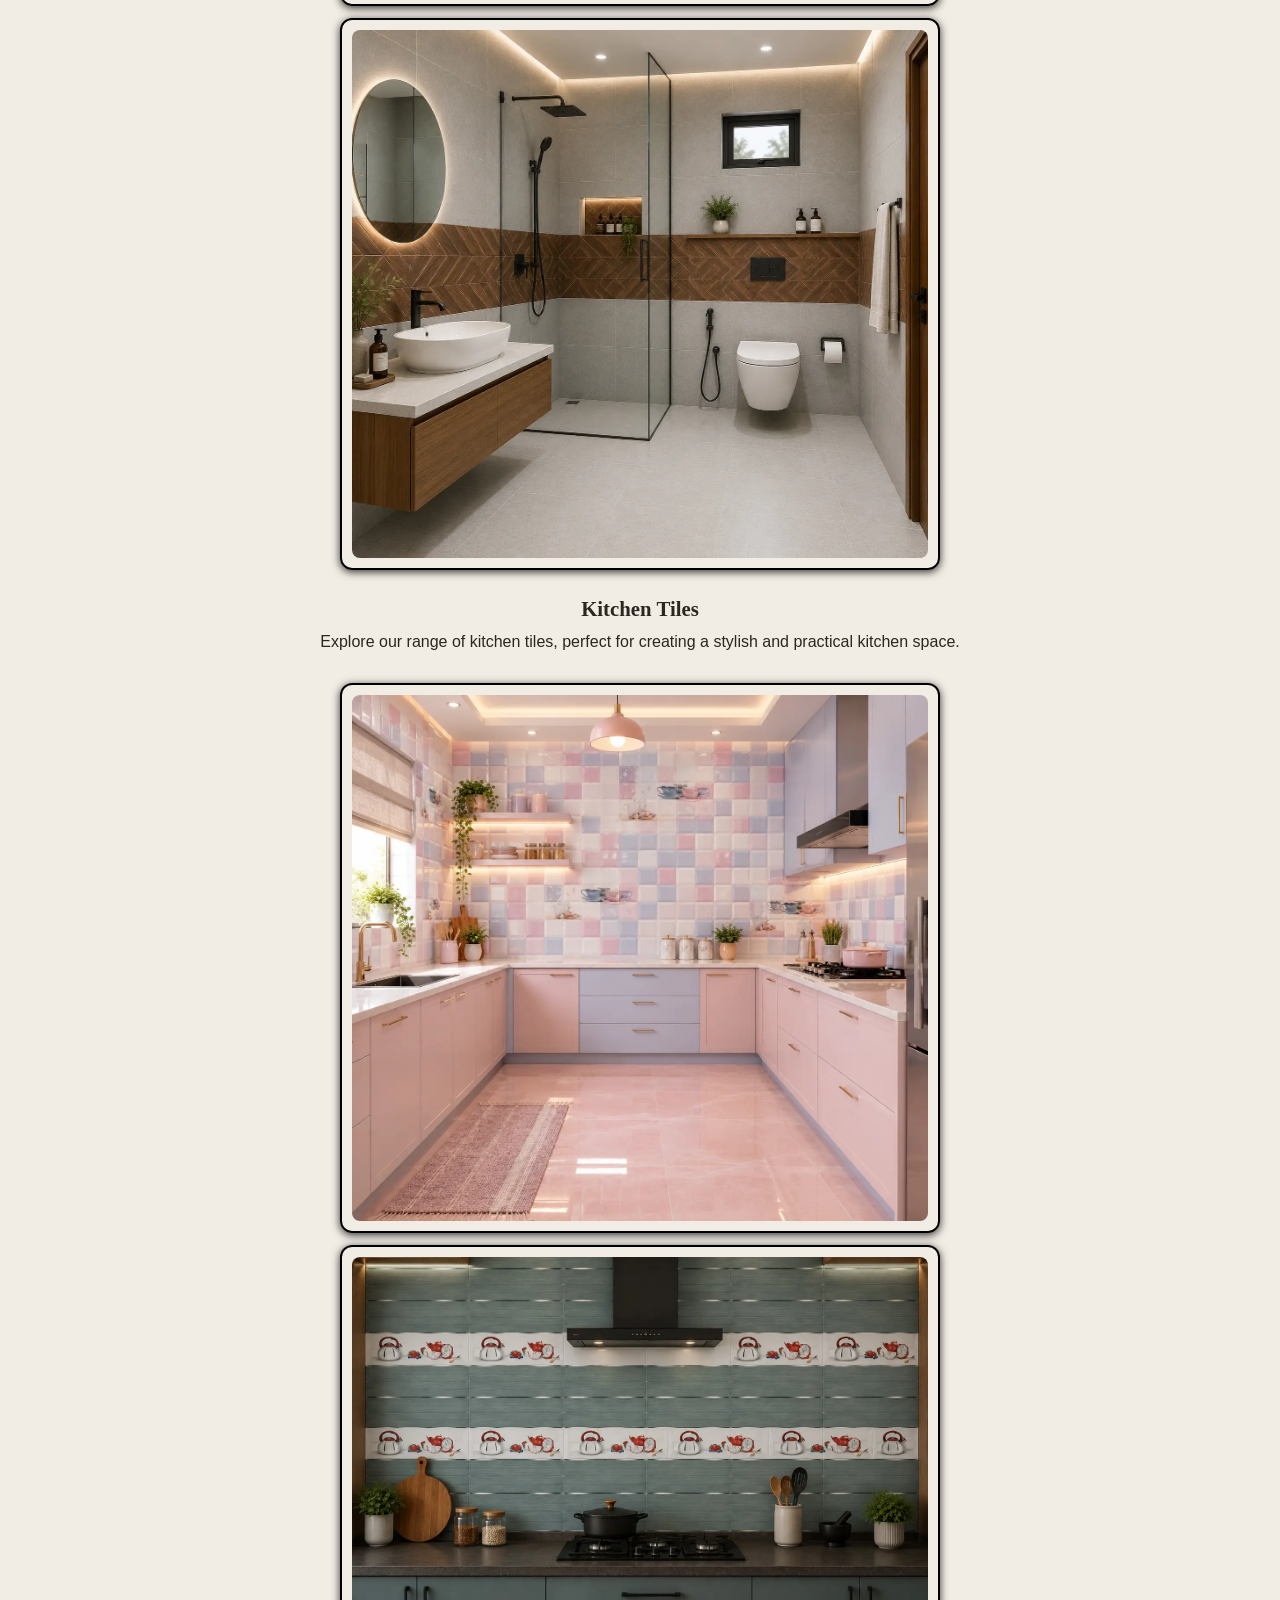
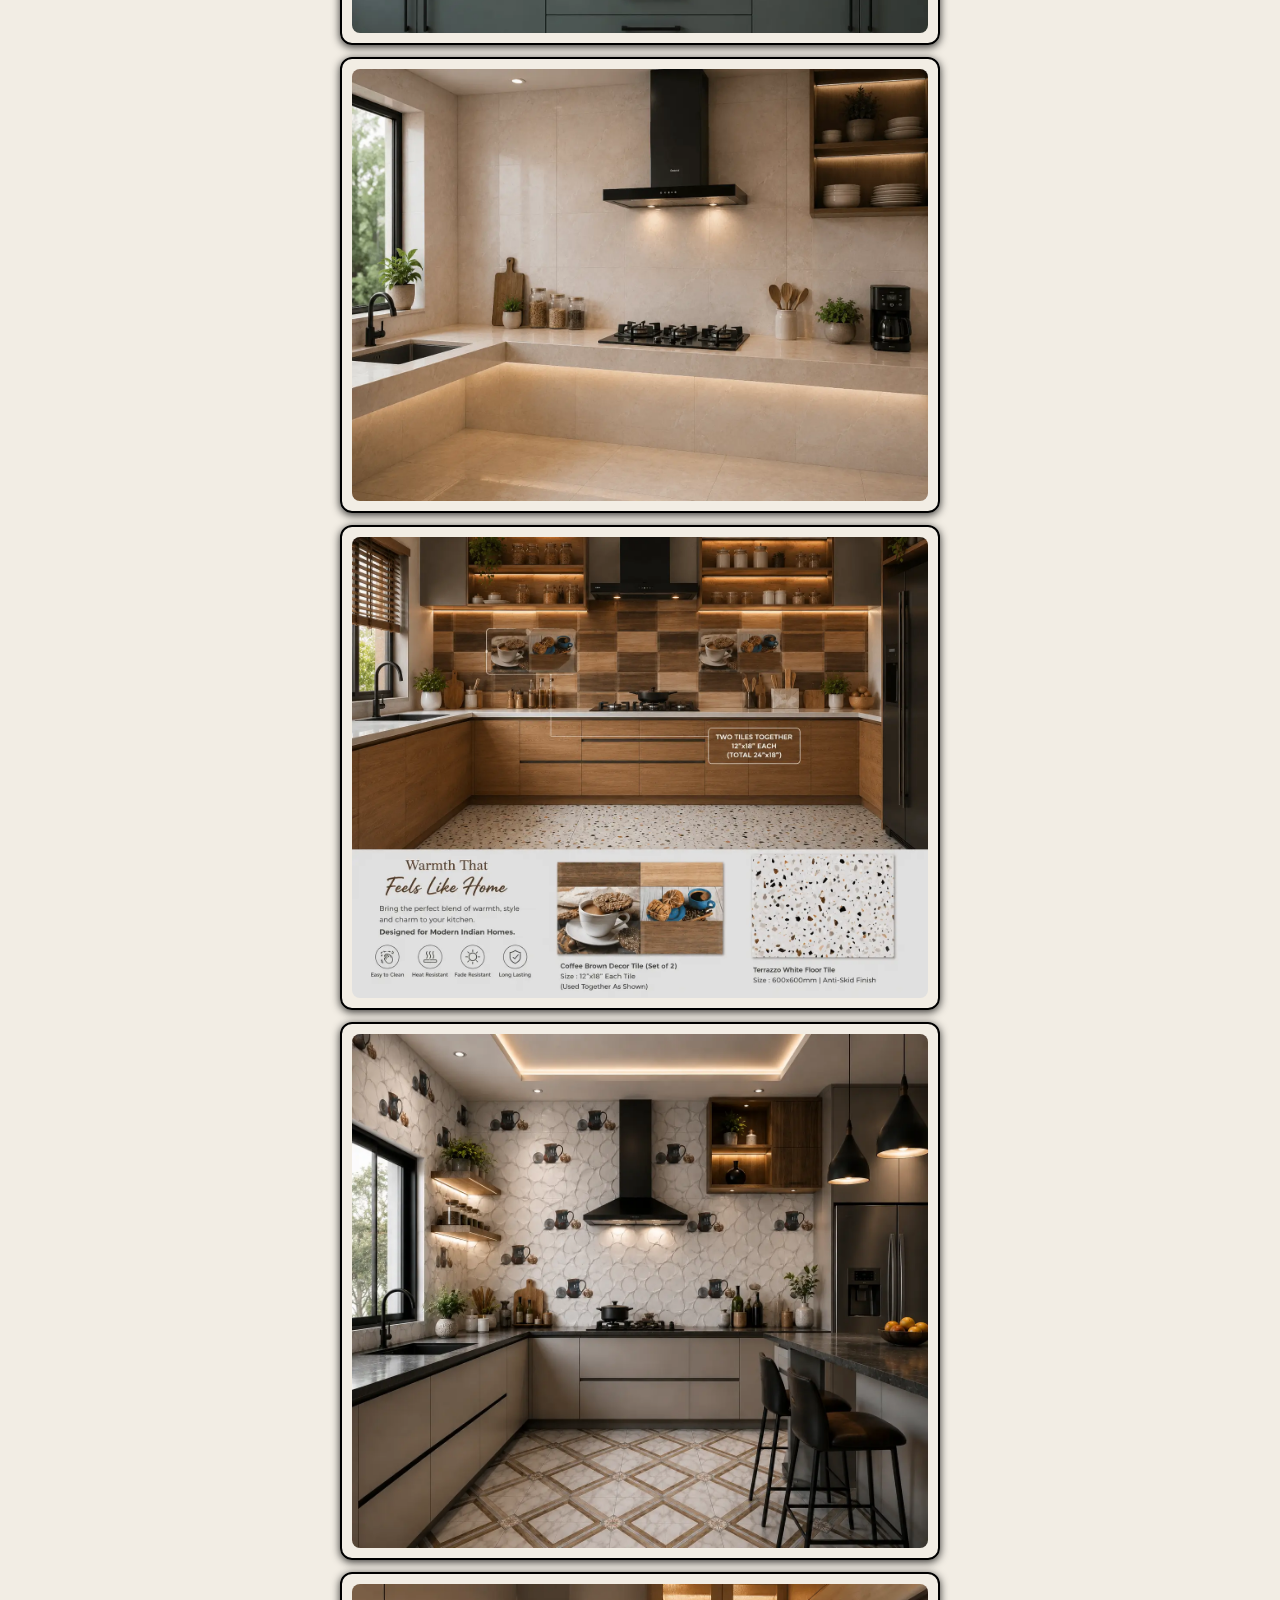
==== commit 05db08d3: "Refined old and added new designs" ====
--- a/index.html
+++ b/index.html
@@ -96,14 +96,25 @@
             <img src="images/glass-green.webp" alt="Glass Green Tile" loading="lazy" />
            </a>
 
+           <a class="card" href="images/glossy-green-bathroom.webp">
+            <img src="images/glossy-green-bathroom.webp" alt="3D Blue Tile" loading="lazy" />
+           </a>
+
            <a class="card" href="images/3D-blue.webp">
             <img src="images/3D-blue.webp" alt="3D Blue Tile" loading="lazy" />
            </a>
 
-            <a class="card" href="images/blue-white-golden.webp">
-            <img src="images/blue-white-golden.webp" alt="3D Blue Tile" loading="lazy" />
-            </a>
-            
+           <a class="card" href="images/3D-bathroom.webp">
+            <img src="images/3D-bathroom.webp" alt="3D Blue Tile" loading="lazy" />
+           </a> 
+            
+            <a class="card" href="images/swimming-pool-bathroom.webp">
+            <img src="images/swimming-pool-bathroom.webp" alt="3D Blue Tile" loading="lazy" />
+           </a>
+
+           <a class="card" href="images/beads-green-marble-bathroom.webp">
+            <img src="images/beads-green-marble-bathroom.webp" alt="3D Blue Tile" loading="lazy" />
+           </a>
 
            <a class="card" href="images/pink-bathroom.webp">
             <img src="images/pink-bathroom.webp" alt="3D Blue Tile" loading="lazy" />
@@ -113,7 +124,11 @@
             <img src="images/criss-cross-flower.webp" alt="3D Blue Tile" loading="lazy" />
             </a>
 
-           <a class="card" href="images/Blue-green-bathroom-design-blue-check-floor.webp"> 
+            <a class="card" href="images/circle-blue-white-bathroom.webp">
+            <img src="images/circle-blue-white-bathroom.webp" alt="3D Blue Tile" loading="lazy" />
+           </a>
+
+           <a class="card old" href="images/Blue-green-bathroom-design-blue-check-floor.webp"> 
             <img src="images/Blue-green-bathroom-design-blue-check-floor.webp" alt="Blue Green Tile with check blue on the floor " loading="lazy" />
            </a>
          
@@ -125,7 +140,7 @@
              <img src="images/allblue-white.webp" alt="beautiful blue and white floor with a classic blue shade check design."/>
            </a>  
 
-           <a class="card" href="images/brown-stone-bathroom.webp">
+           <a class="card old" href="images/brown-stone-bathroom.webp">
              <img src="images/brown-stone-bathroom.webp" alt="beautiful blue and white floor with a classic blue shade check design."/>
            </a>  
 
@@ -137,11 +152,11 @@
             <img src="images/single-line-flower.webp" alt="3D Blue Tile" loading="lazy" />
             </a>
             
-            <a class="card" href="images/orange-lines-bathroom.webp">
+            <a class="card old" href="images/orange-lines-bathroom.webp">
              <img src="images/orange-lines-bathroom.webp" alt="beautiful blue and white floor with a classic blue shade check design."/>
            </a>  
             
-           <a class="card" href="images/blue-white-combo.webp">
+           <a class="card old" href="images/blue-white-combo.webp">
              <img src="images/blue-white-combo.webp" alt="A beautiful blue and white combo design for your bathroom."/>
            </a>
  
@@ -189,7 +204,7 @@
             <img src="images/grey-stone-lines.webp" alt="greystone with a charcoal floor design" loading="lazy"/>
            </a>
 
-           <a class="card" href="images/green-square.webp">
+           <a class="card old" href="images/green-square.webp">
             <img src="images/green-square.webp" alt="green suares with a white combo" loading="lazy"/>
            </a>
            </div>
@@ -206,7 +221,7 @@
             <img src="images/brown-cup.webp" alt="brown cup" loading="lazy" />
            </a>
             
-           <a class="card" href="images/fruits-brown-kitchen.webp"> 
+           <a class="card old" href="images/fruits-brown-kitchen.webp"> 
             <img src="images/fruits-brown-kitchen.webp" alt="fruits brown kitchen Tile" loading="lazy" />
            </a>
            
@@ -254,11 +269,11 @@
             <img src="images/colourful-leaf.webp" alt="Colourful leaf" loading="lazy" />
            </a>
 
-           <a class="card" href="images/autumn-leaf.webp">
+           <a class="card old" href="images/autumn-leaf.webp">
             <img src="images/autumn-leaf.webp" alt="Autumn leaf" loading="lazy" />
            </a>
 
-            <a class="card" href="images/Seagreen-floral-livingroom.webp">
+            <a class="card old" href="images/Seagreen-floral-livingroom.webp">
             <img src="images/Seagreen-floral-livingroom.webp" alt="Seagreen floral - White double charged" loading="lazy" />
             </a>
             
@@ -266,10 +281,22 @@
              <img src="images/stone-grey-lava.webp" alt="A well designed grey stone with the double charged lava design on the floor."/>
            </a>  
             
+           <a class="card" href="images/3D-hall.webp">
+            <img src="images/3D-hall.webp" alt="3D Blue Tile" loading="lazy" />
+           </a>
+
            <a class="card" href="images/black-white-wall.webp">
              <img src="images/black-white-wall.webp" alt="A classy black dark and light combination."/>
            </a>  
 
+           <a class="card" href="images/brown-hall-combo.webp">
+            <img src="images/brown-hall-combo.webp" alt="3D Blue Tile" loading="lazy" />
+           </a>
+
+           <a class="card" href="images/circle-blue-white-hall.webp">
+            <img src="images/circle-blue-white-hall.webp" alt="3D Blue Tile" loading="lazy" />
+           </a>
+
             <a class="card old" href="images/seagreen-stone-greenfloor-.webp">
               <img src="images/seagreen-stone-greenfloor-.webp" alt="a green stone pattern with flower green floor" loading="lazy"/>
             </a>
@@ -278,7 +305,7 @@
               <img src="images/black-charcoal-ashgrey.webp" alt="A beautiful charcoal shade with a ashgrey floor. "/>
             </a>
 
-            <a class="card" href="images/sparking-green-whit-greenfloor.webp">
+            <a class="card old" href="images/sparking-green-whit-greenfloor.webp">
               <img src="images/sparking-green-whit-greenfloor.webp" alt="A beautiful sparking green theamed room" loading="lazy">
             </a>
 
